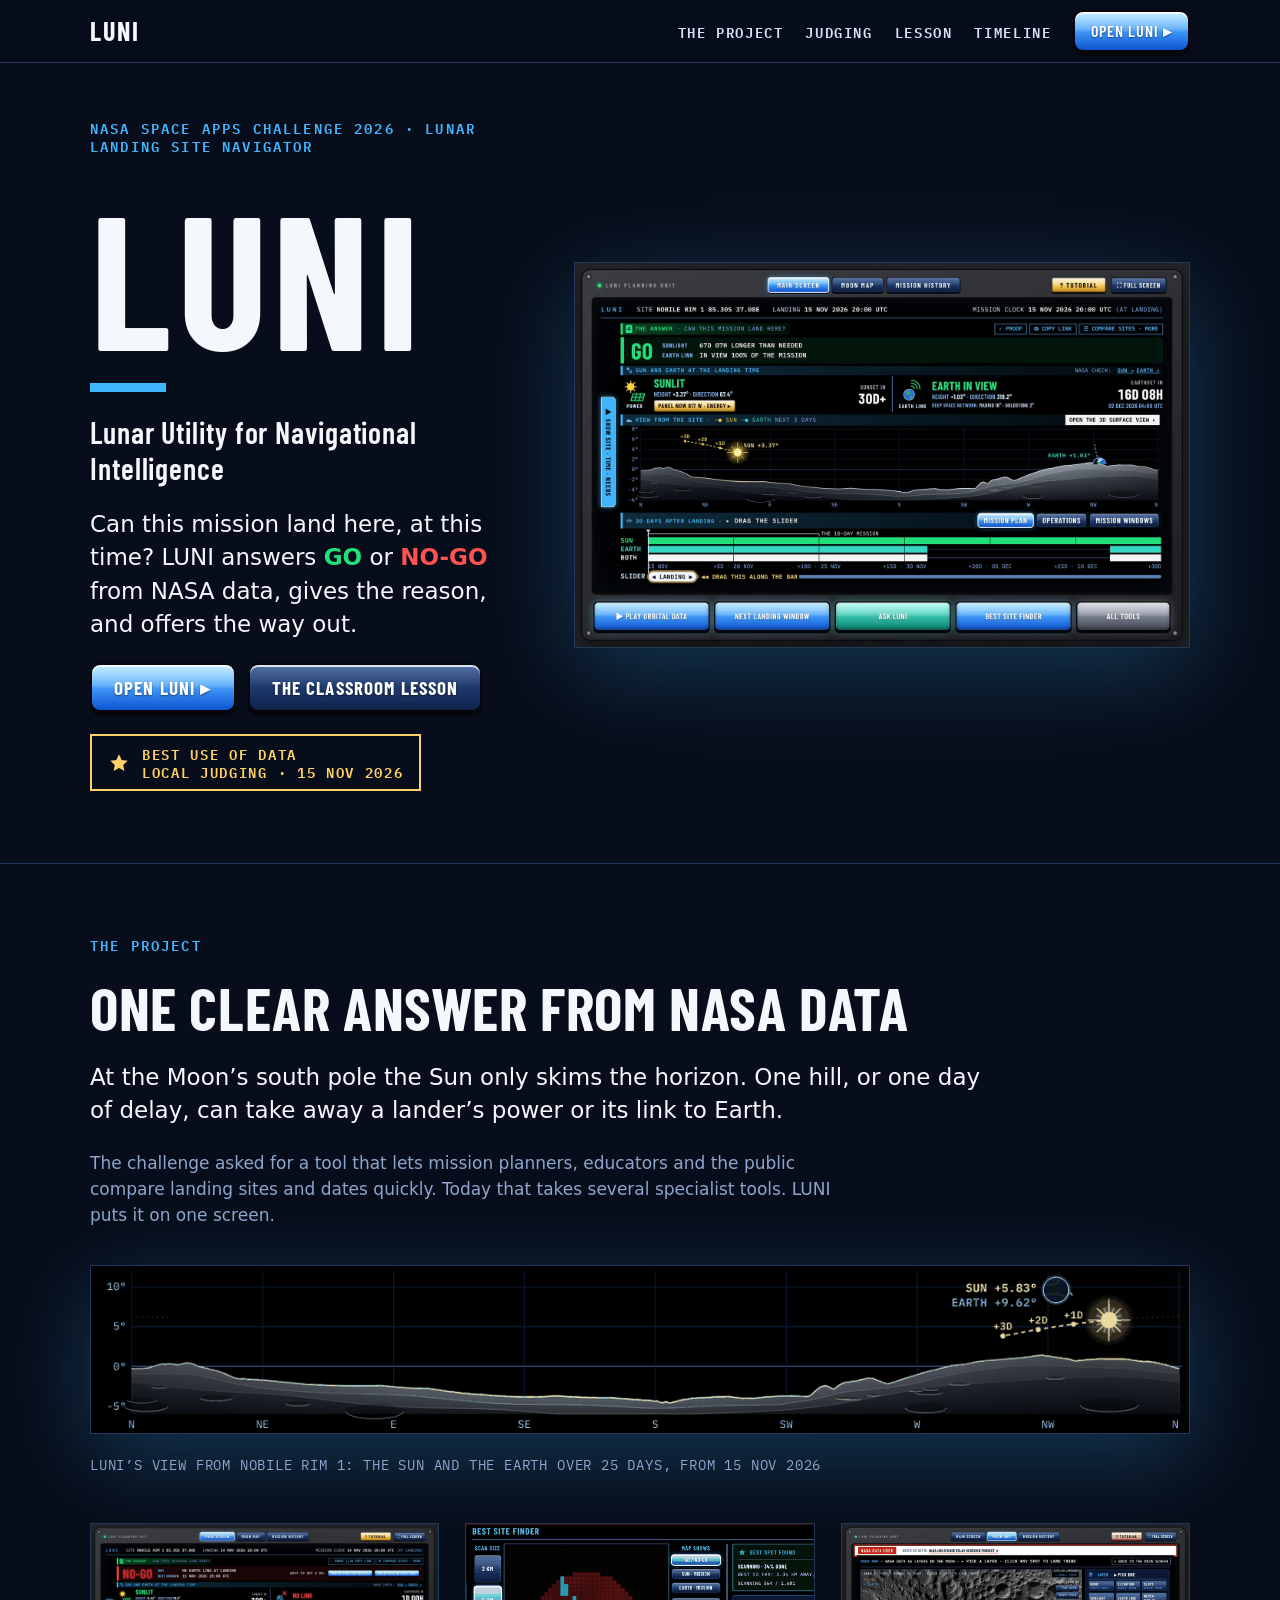
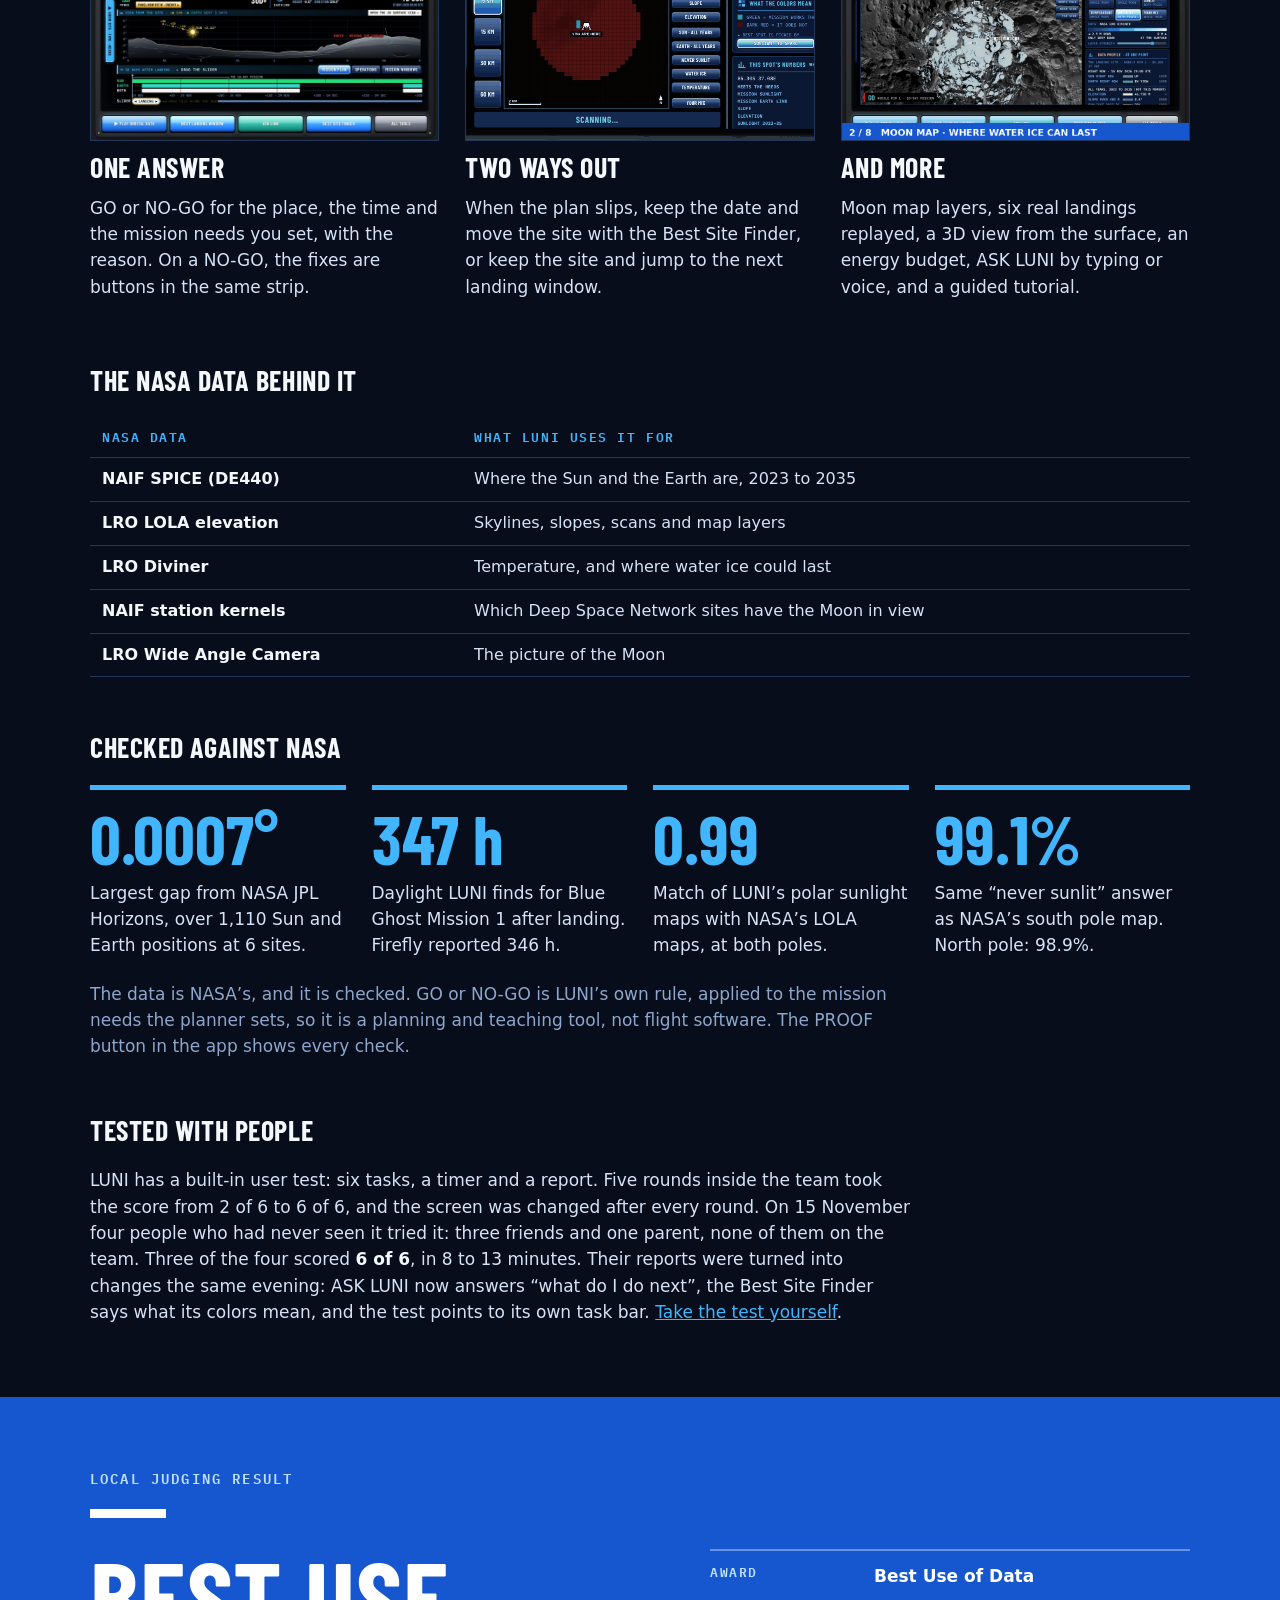
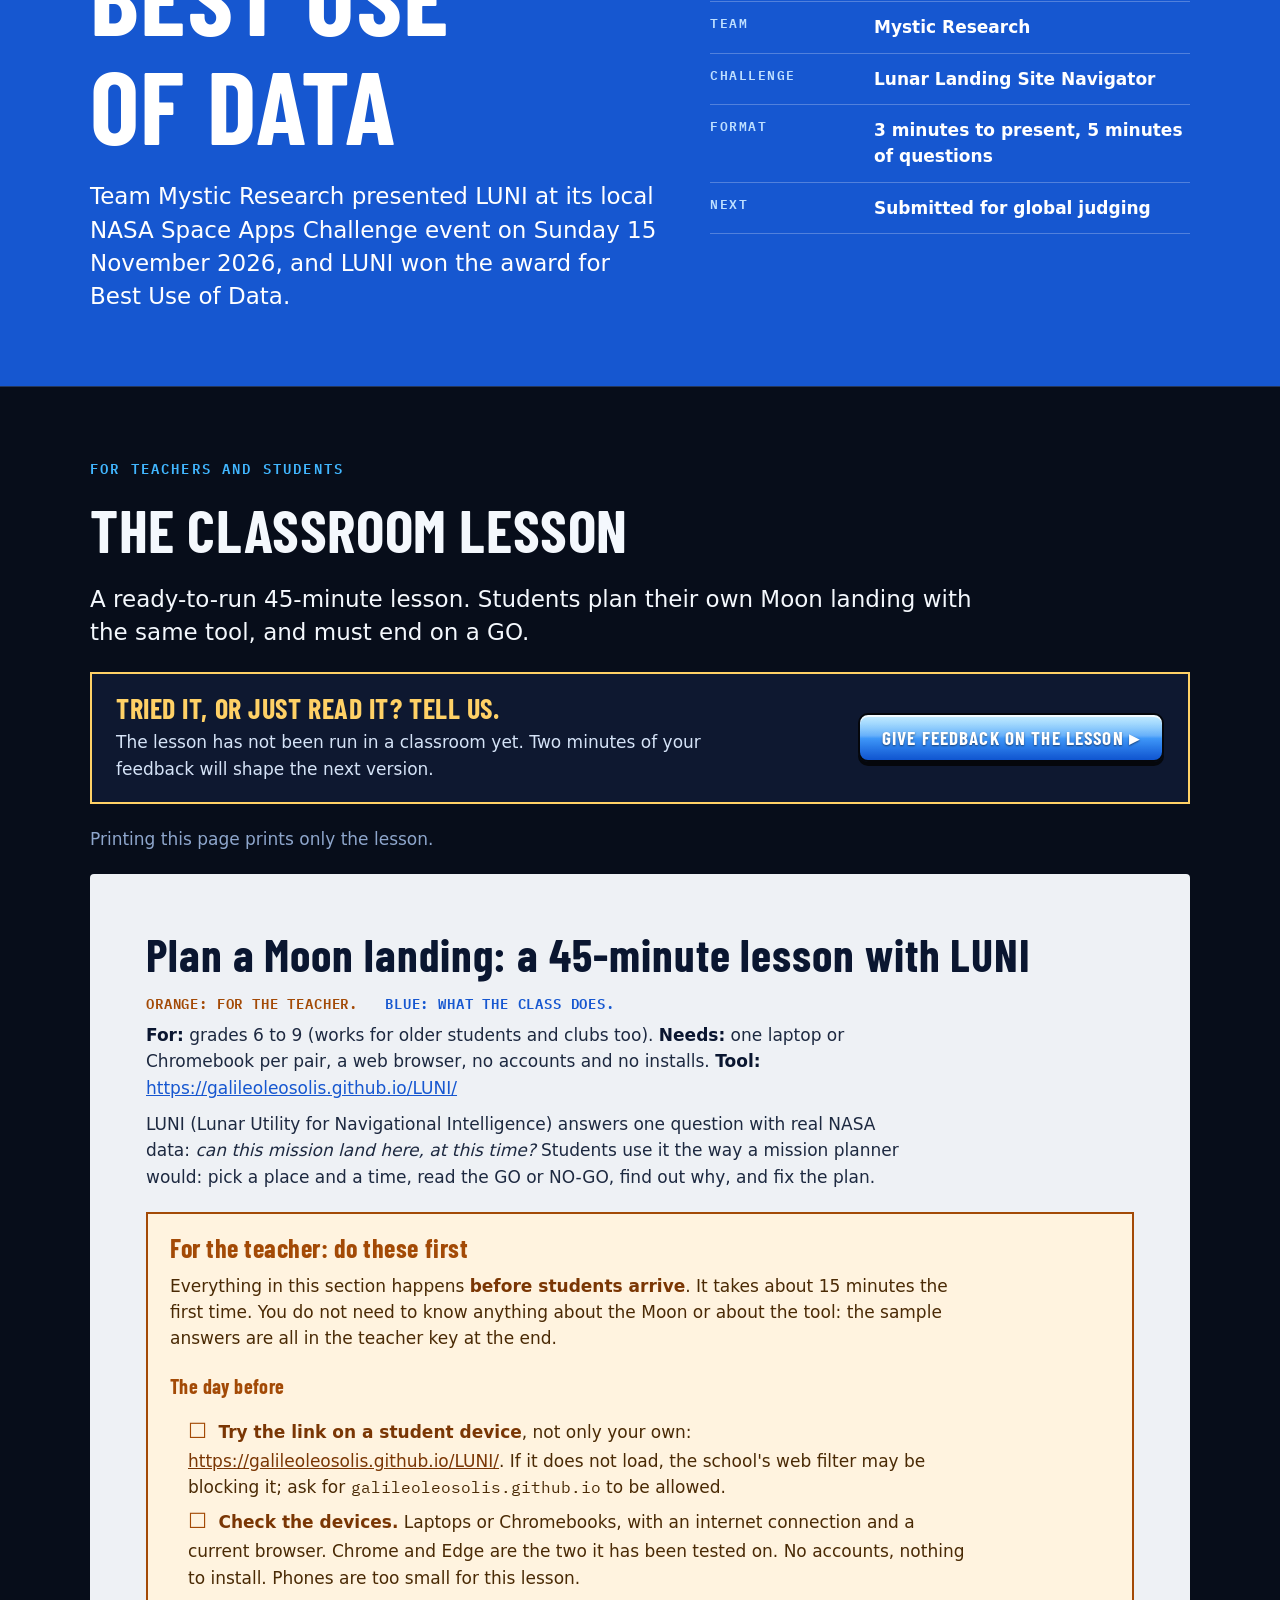
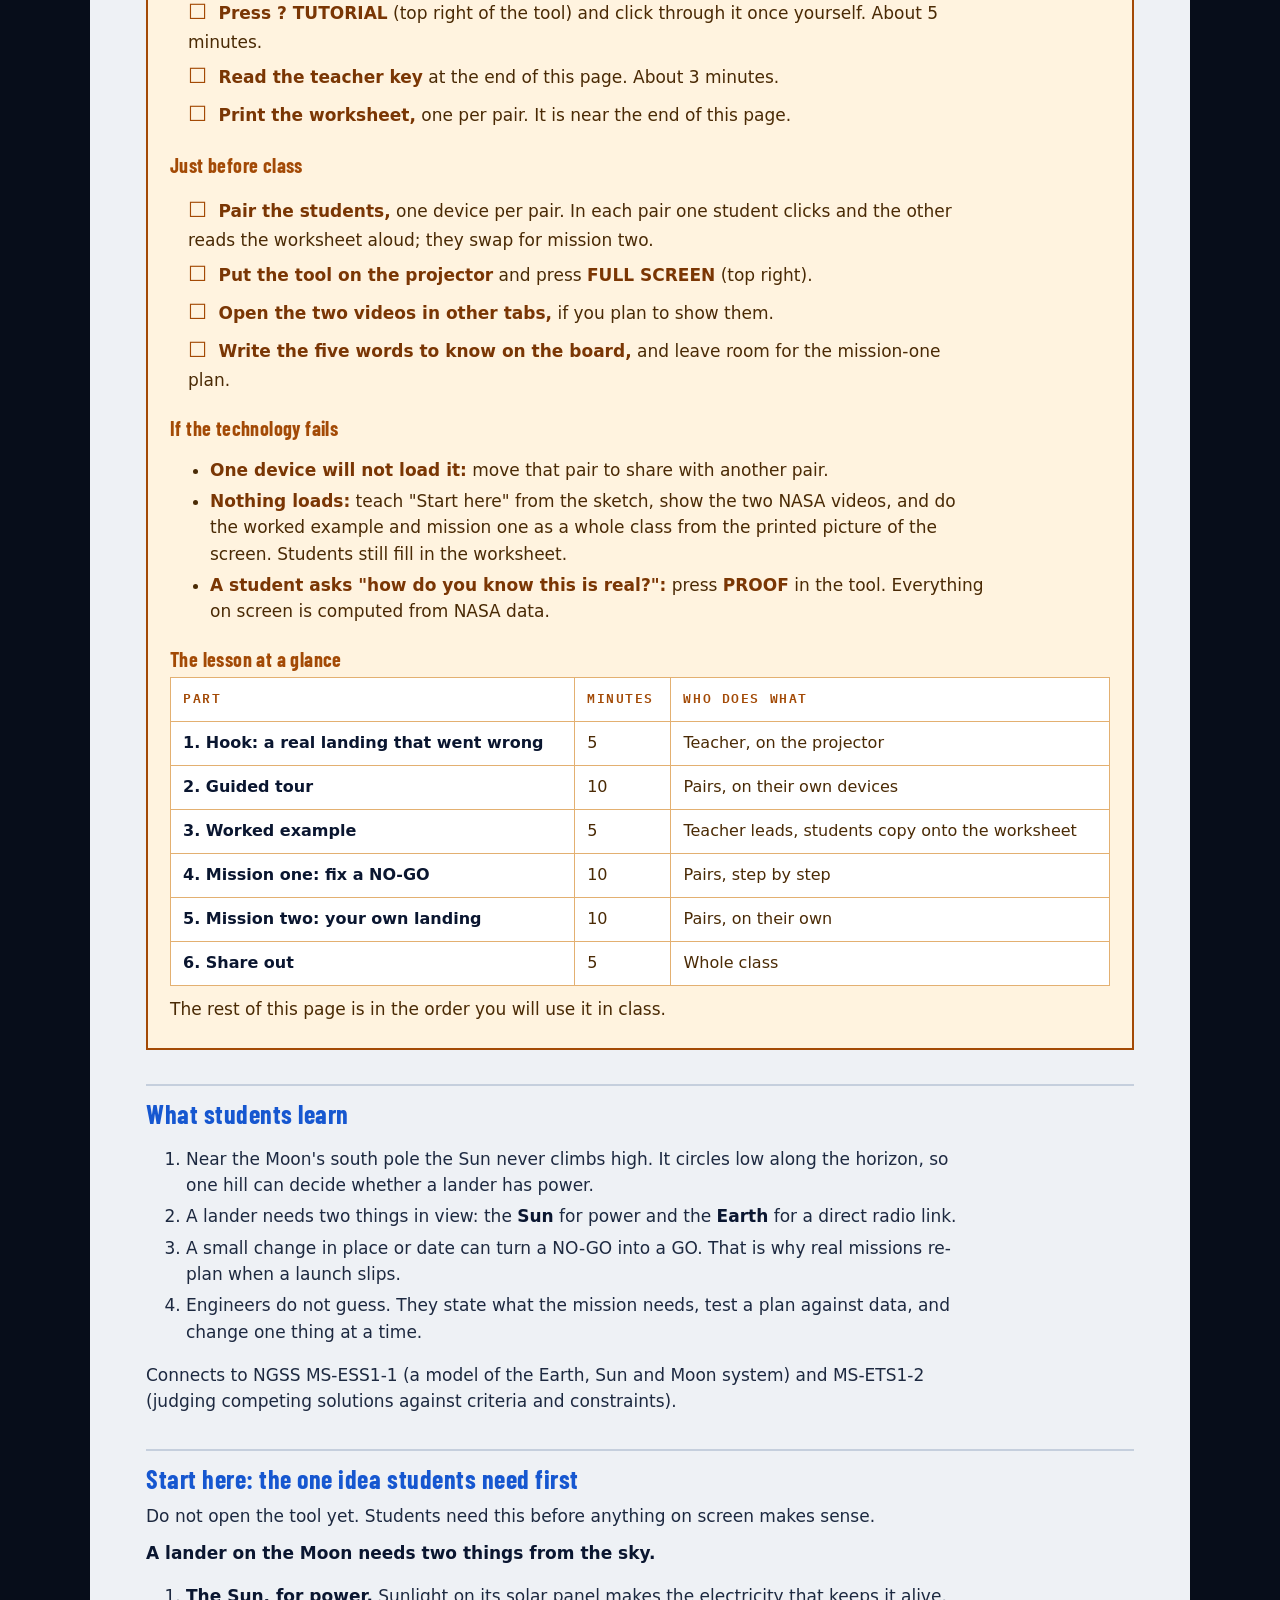
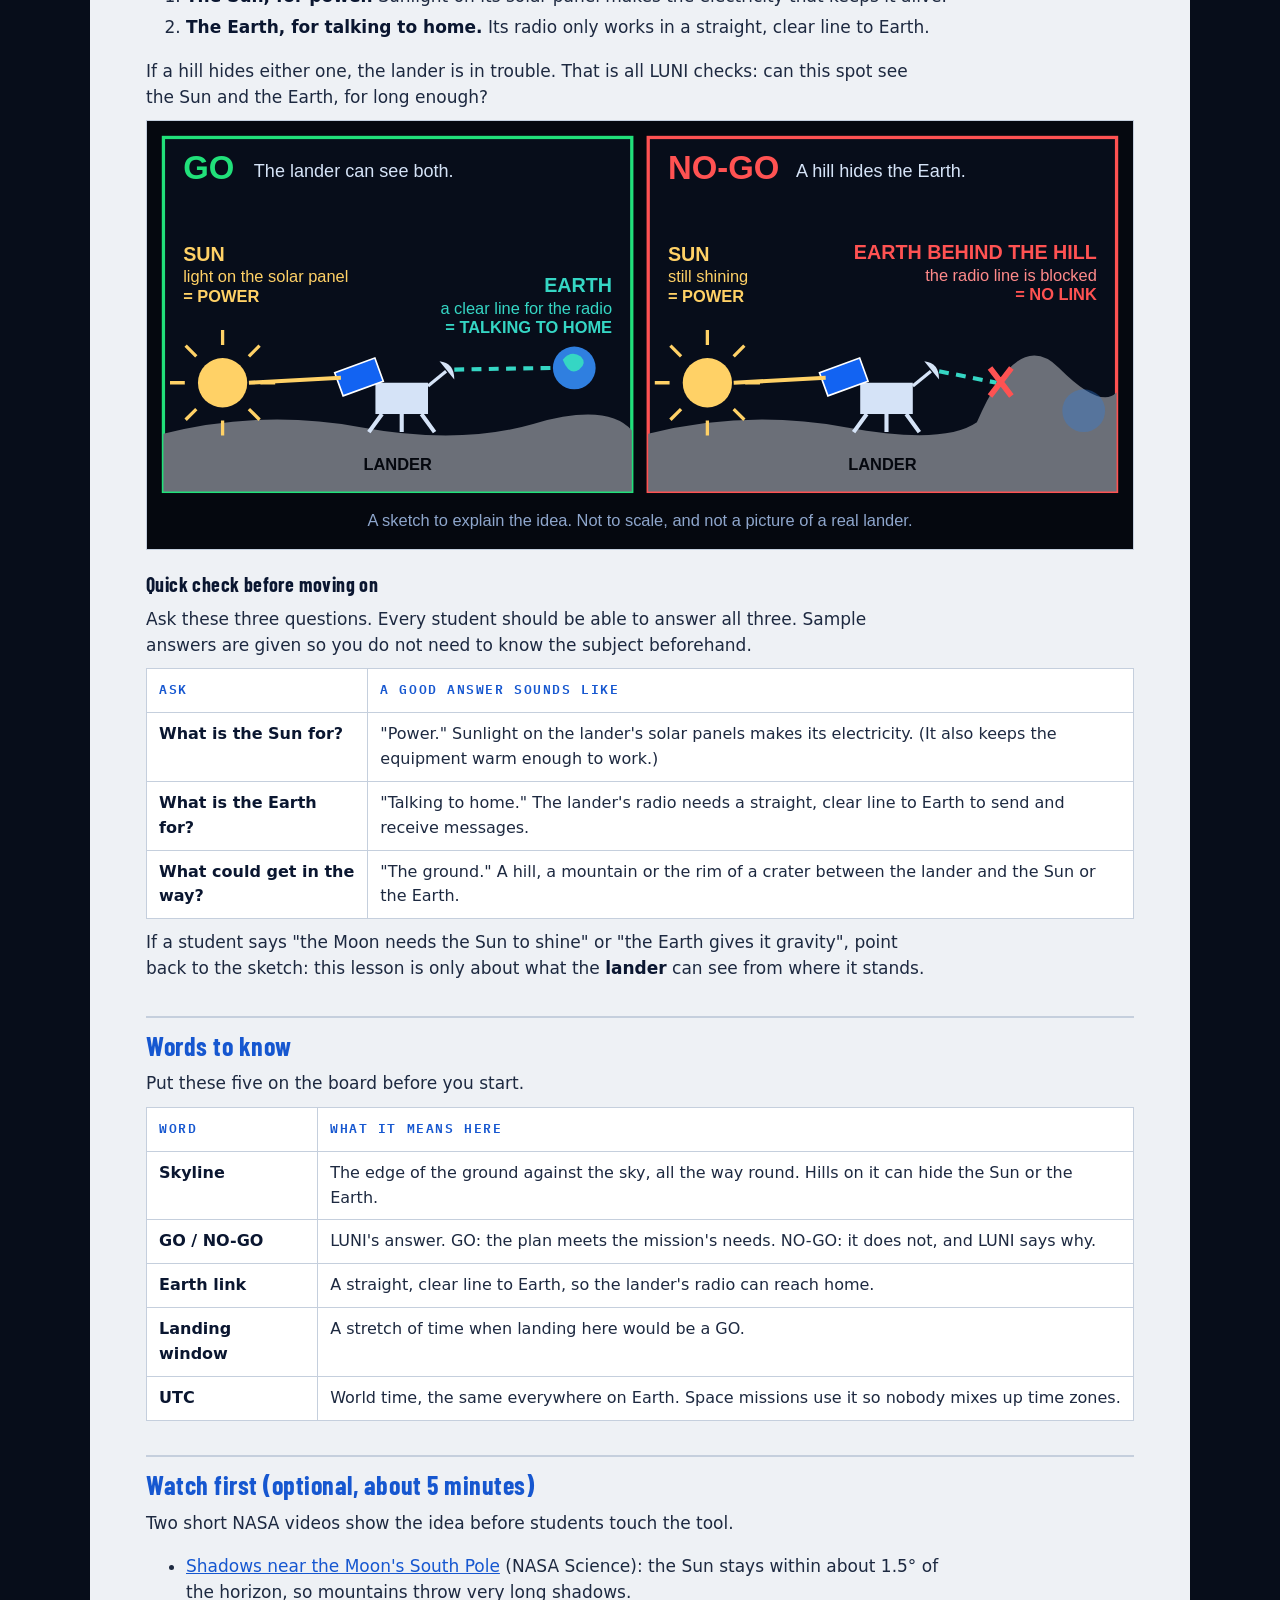
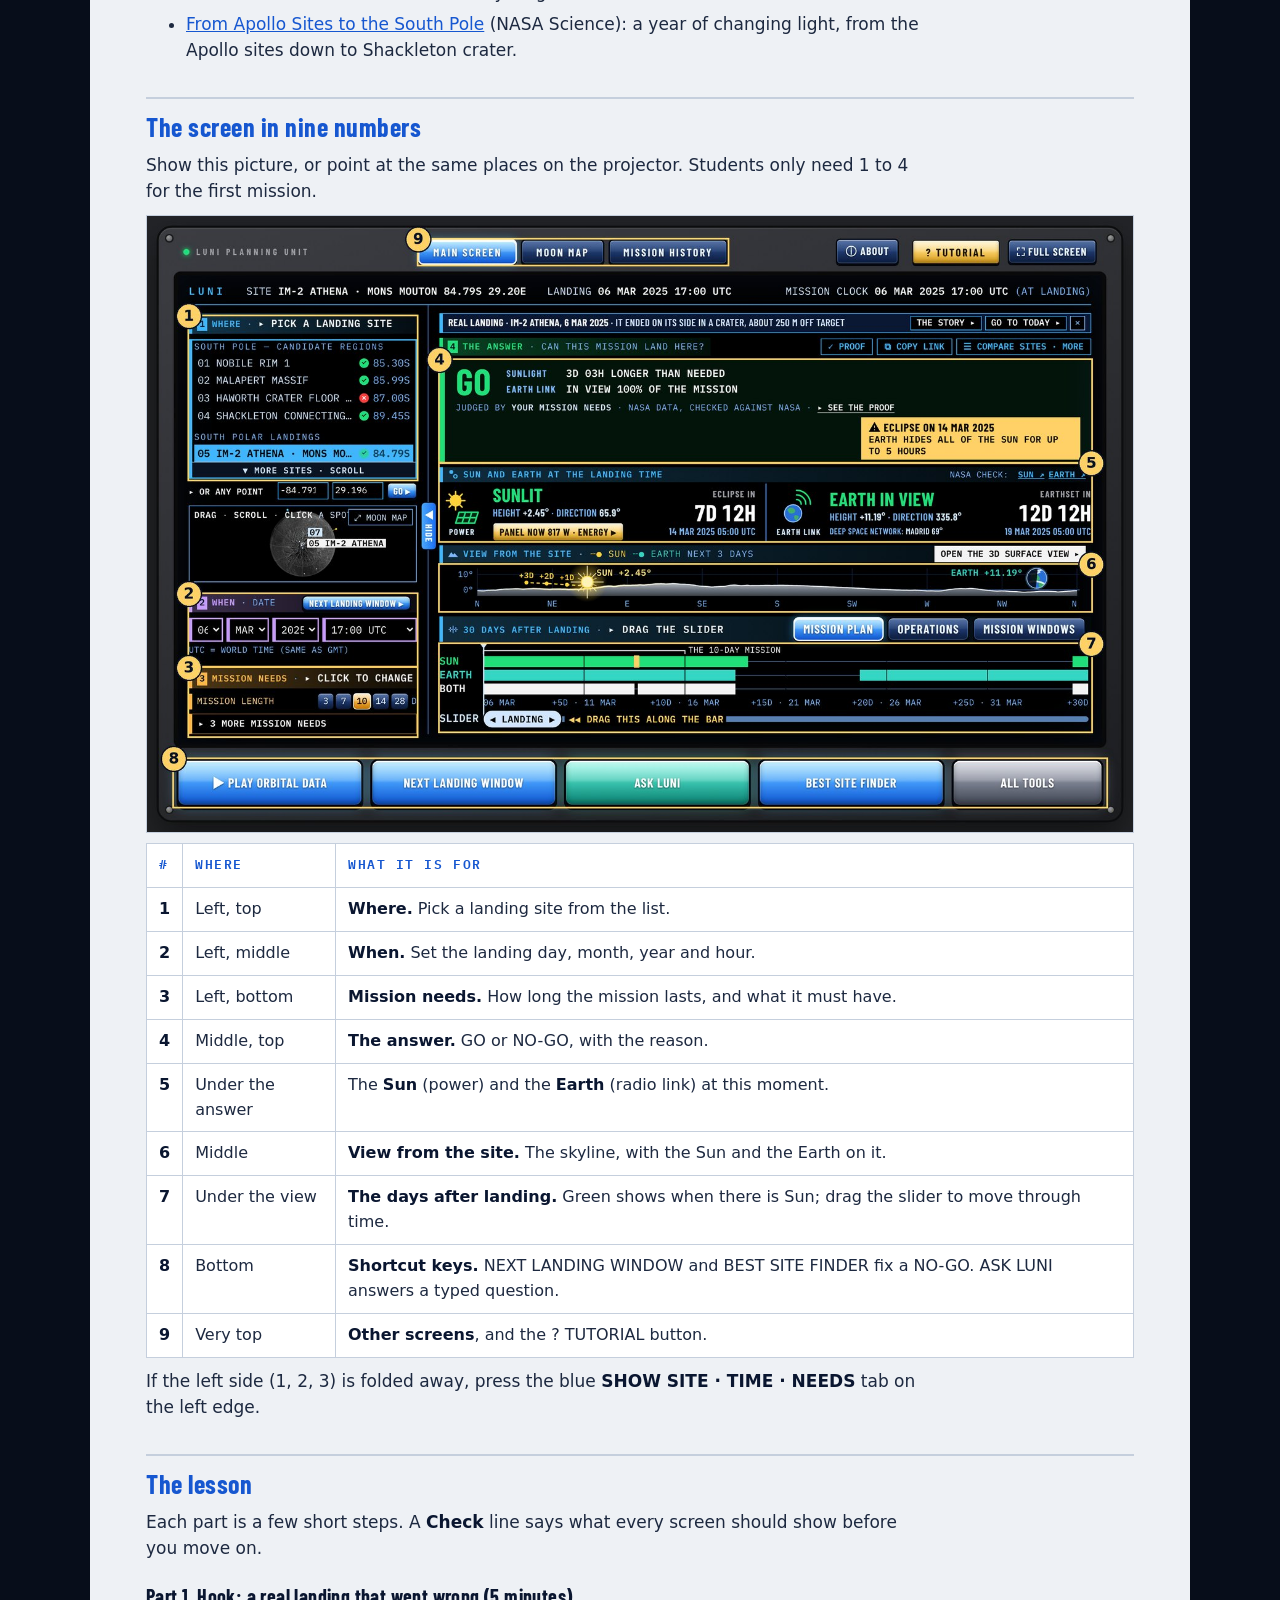
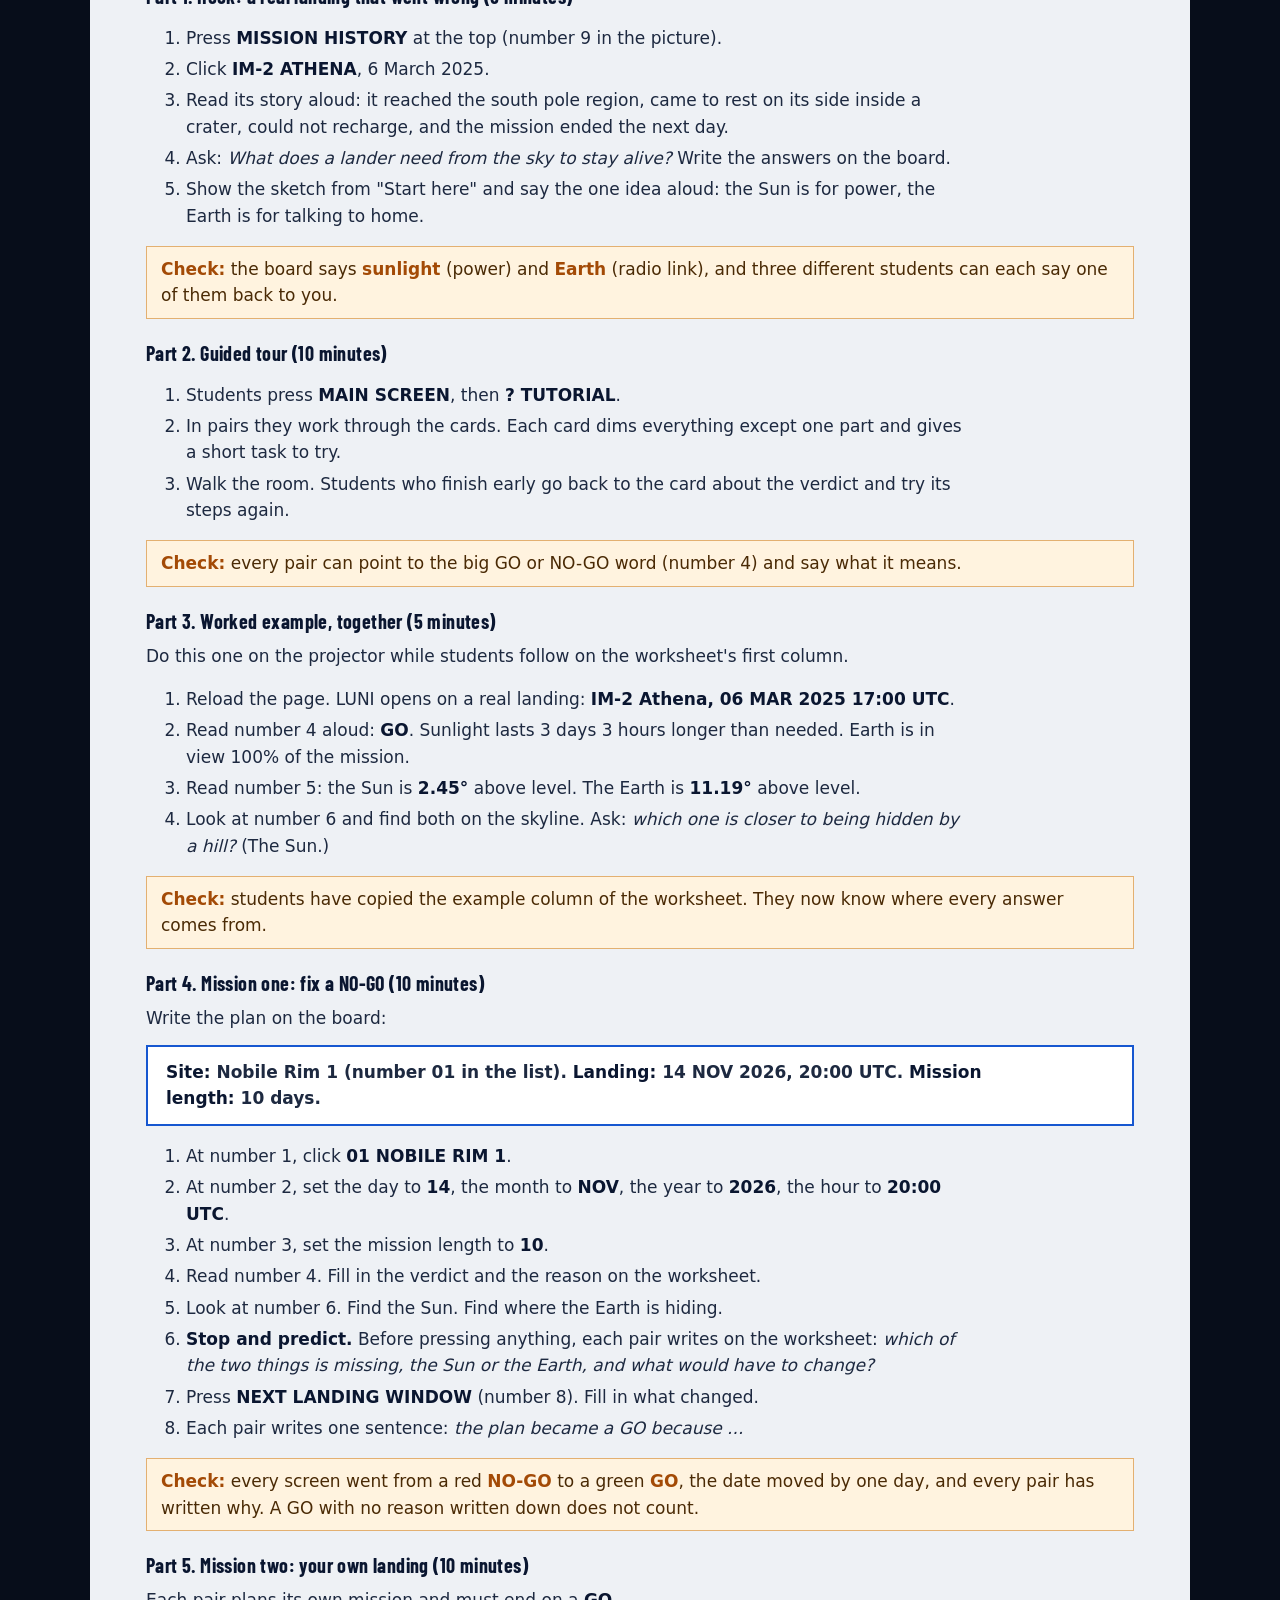
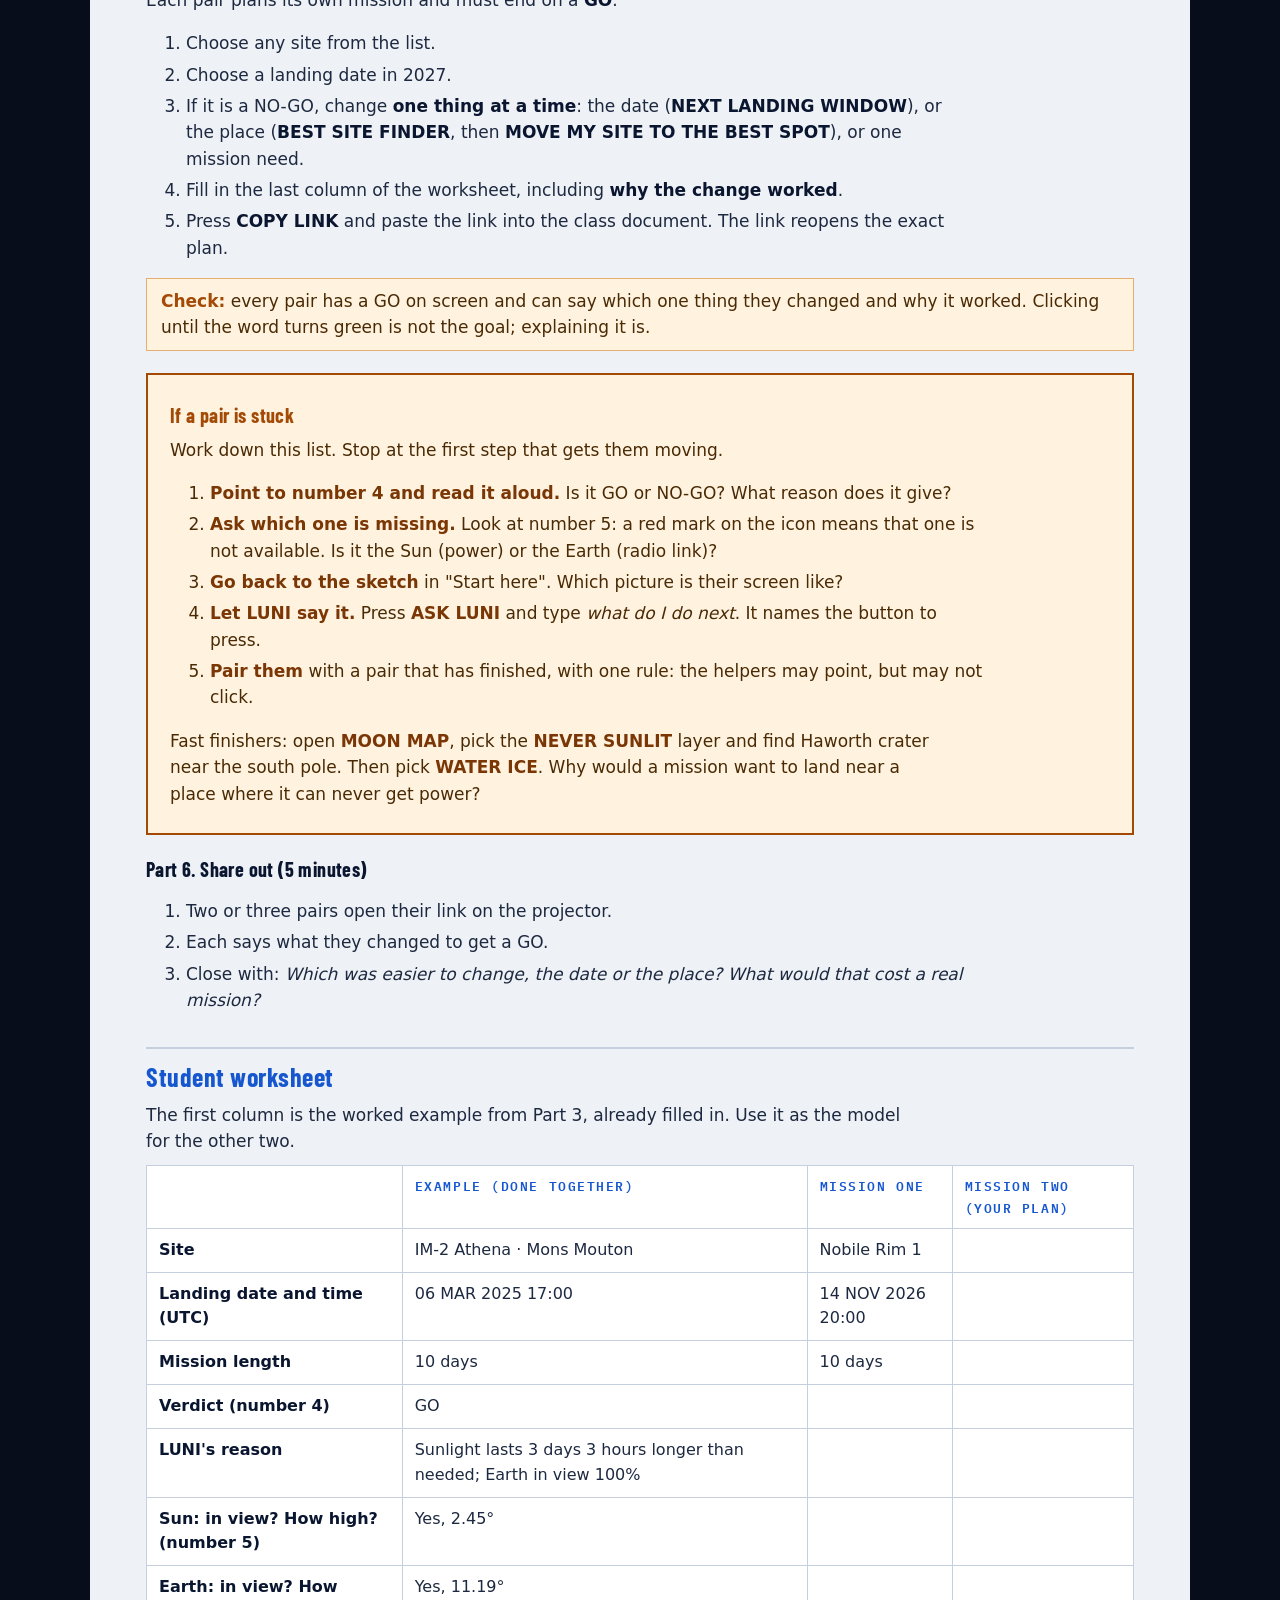
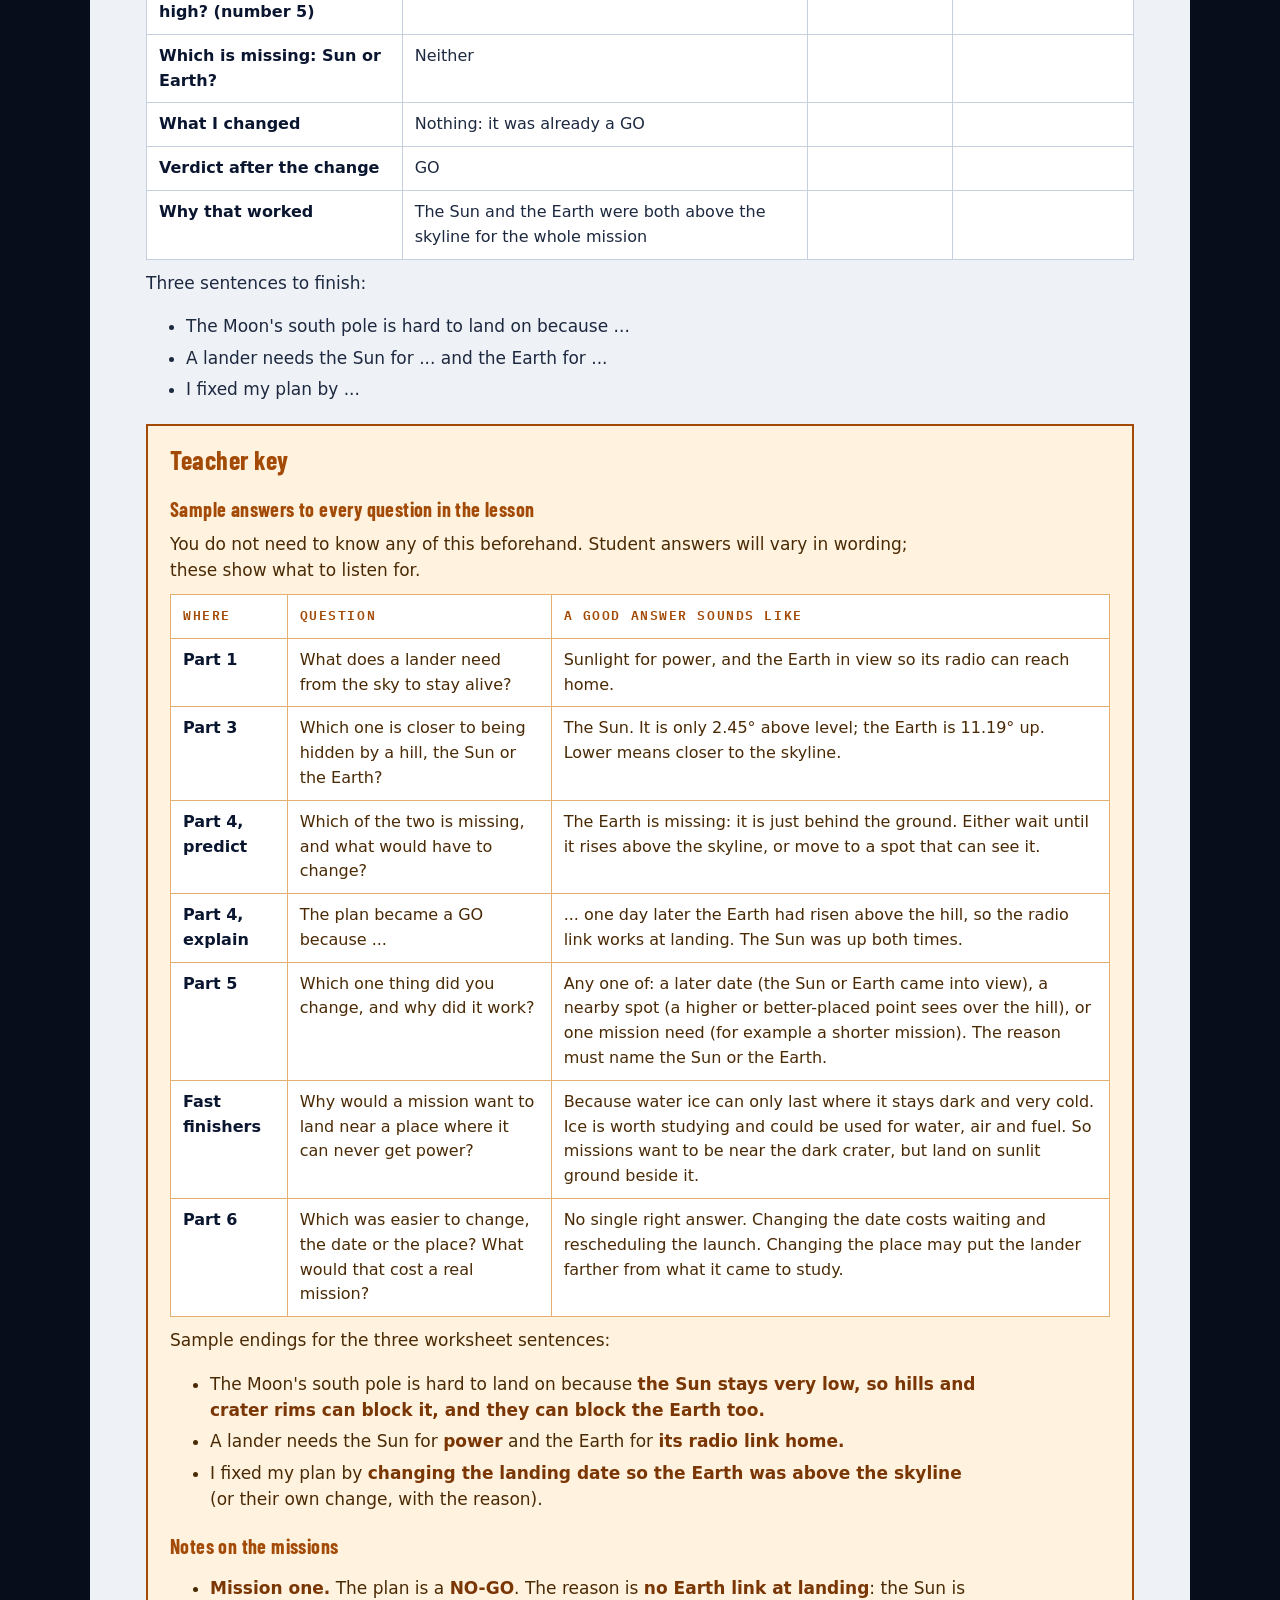
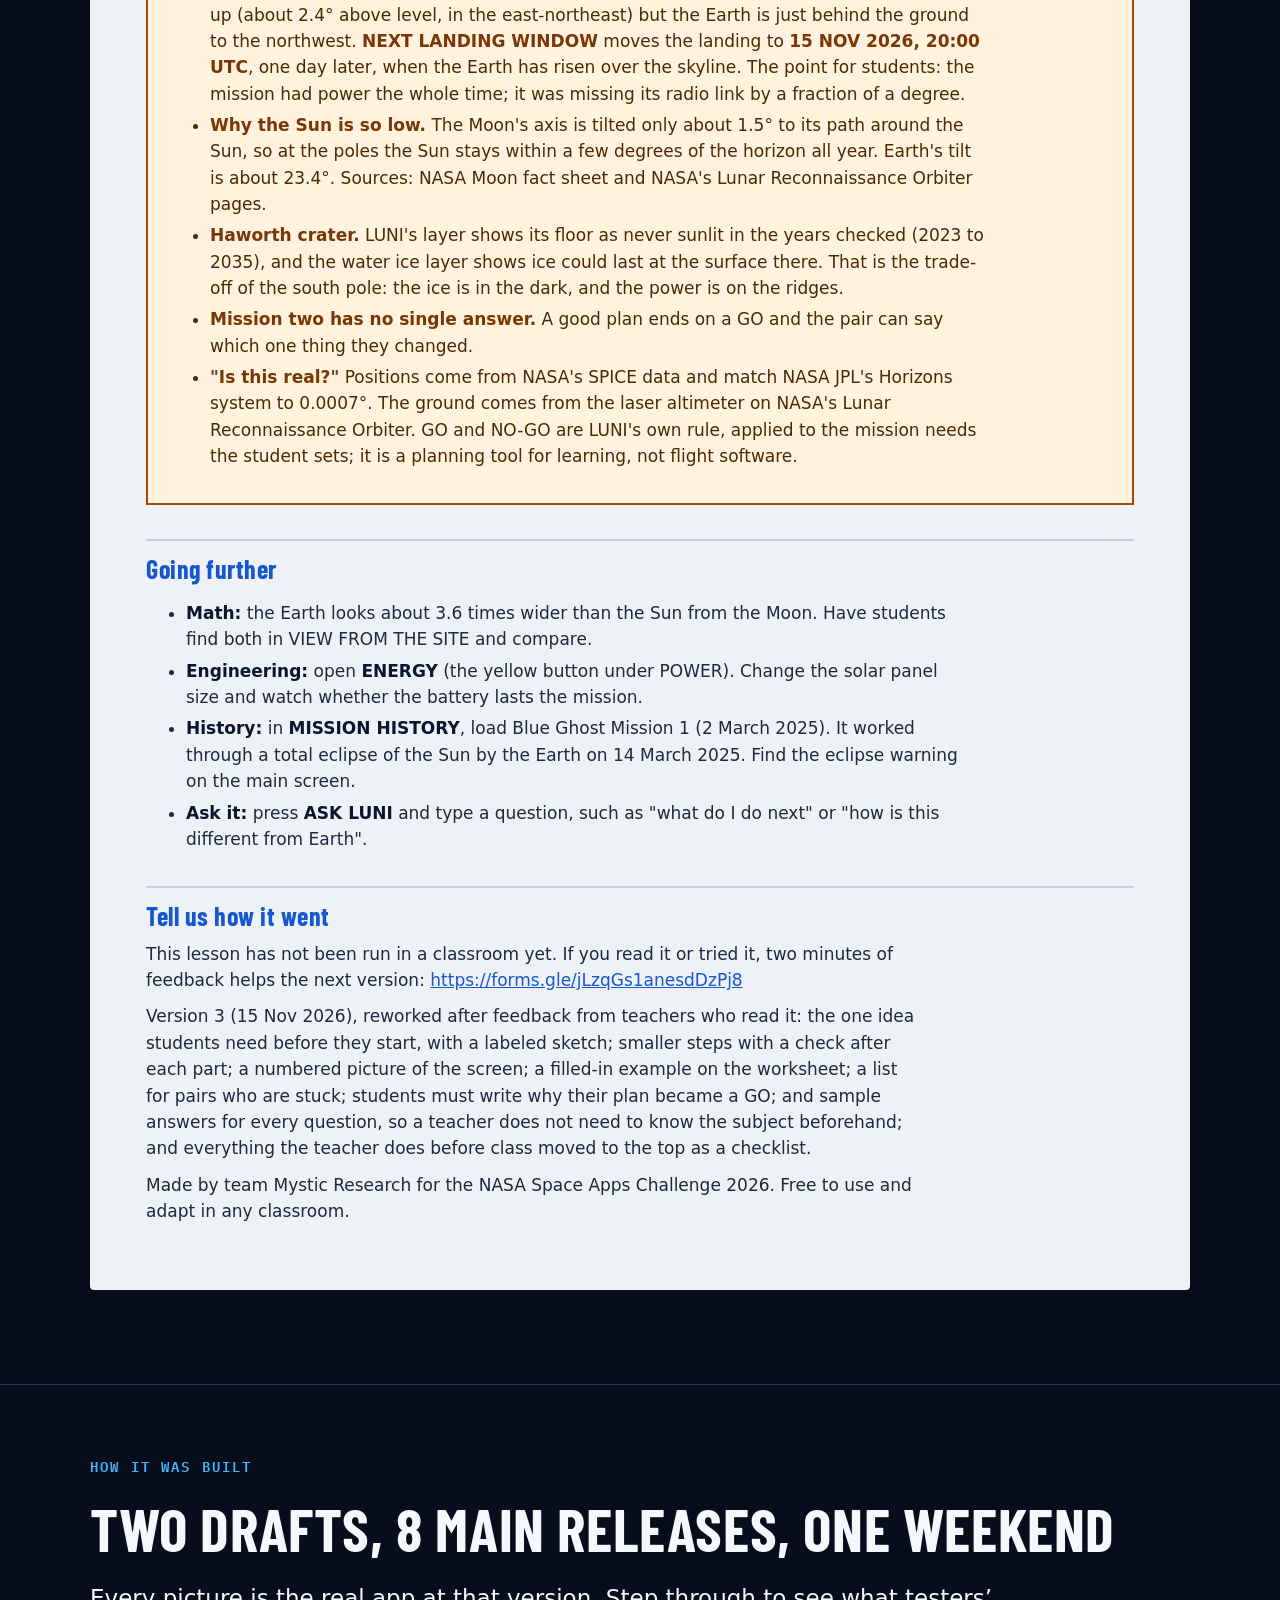
==== about/index.html @ 7aa23eab "Project page and change log: tester results in positive wording (not published) Co-Authored-By: Clau" ====
<!doctype html>
<html lang="en">
<head>
<meta charset="utf-8">
<meta name="viewport" content="width=device-width, initial-scale=1">
<title>LUNI · the project</title>
<meta name="description" content="LUNI, Lunar Utility for Navigational Intelligence: a NASA Space Apps Challenge 2026 project. What it is, the local judging result, a classroom lesson and how it was built.">
<style>
@font-face { font-family: "Barlow Cond"; font-weight: 600; font-display: swap; src: url("../assets/fonts/barlow-condensed-latin-600-normal.woff2") format("woff2"); }
@font-face { font-family: "Barlow Cond"; font-weight: 700; font-display: swap; src: url("../assets/fonts/barlow-condensed-latin-700-normal.woff2") format("woff2"); }
@font-face { font-family: "Plex Mono"; font-weight: 400; font-display: swap; src: url("../assets/fonts/ibm-plex-mono-latin-400-normal.woff2") format("woff2"); }
@font-face { font-family: "Plex Mono"; font-weight: 600; font-display: swap; src: url("../assets/fonts/ibm-plex-mono-latin-600-normal.woff2") format("woff2"); }
:root { --bg: #070d1a; --panel: #0e1830; --line: #24365a; --fg: #d5e3f7; --dim: #8ea6cc; --hi: #41b6ff; --blue: #1657d0; --go: #21e07a; --nogo: #ff5252; --gold: #ffd166; --white: #f4f8fd;
  --paper: #eef1f5; --ink: #1d2940; --ink-dim: #55637d;
  --disp: "Barlow Cond", "Arial Narrow", Arial, sans-serif; --mono: "Plex Mono", Consolas, "DejaVu Sans Mono", monospace; --body: system-ui, -apple-system, "Segoe UI", Roboto, Arial, sans-serif; color-scheme: dark; }
* { box-sizing: border-box; }
html { scroll-behavior: smooth; scroll-padding-top: 70px; }
body { margin: 0; background: var(--bg); color: var(--fg); font: 17px/1.55 var(--body); }
img { max-width: 100%; height: auto; display: block; }
a { color: var(--hi); }
.wrap { max-width: 1140px; margin: 0 auto; padding: 0 20px; }
.label { font: 600 13.5px/1.3 var(--mono); letter-spacing: .16em; color: var(--hi); text-transform: uppercase; margin: 0; }
h1, h2, h3 { font-family: var(--disp); font-weight: 700; line-height: 1.05; margin: 0; color: var(--white); text-wrap: balance; }
h2 { font-size: clamp(38px, 6vw, 60px); letter-spacing: .01em; }
h3 { font-size: 28px; letter-spacing: .02em; }
p { margin: 0; }
.lead { font-size: clamp(19px, 2.4vw, 23px); line-height: 1.45; color: var(--white); max-width: 62ch; }
.dim { color: var(--dim); }
section { padding: 72px 0; border-top: 1px solid var(--line); }
.stack { display: flex; flex-direction: column; gap: 22px; }
.bar { width: 76px; height: 9px; background: var(--hi); }

/* top row */
.nav { position: sticky; top: 0; z-index: 5; background: rgba(7, 13, 26, .92); backdrop-filter: blur(8px); border-bottom: 1px solid var(--line); }
.nav .wrap { display: flex; align-items: center; gap: 6px 22px; flex-wrap: wrap; padding-top: 10px; padding-bottom: 10px; }
.nav b { font: 700 26px/1 var(--disp); letter-spacing: .08em; color: var(--white); margin-right: auto; }
.nav a { font: 600 13.5px var(--mono); letter-spacing: .12em; color: var(--fg); text-decoration: none; }
.nav a:hover { color: var(--hi); }
.btn { display: inline-block; font: 700 19px/1 var(--disp); letter-spacing: .06em; text-decoration: none; padding: 13px 22px; border-radius: 10px; border: 2px solid #05070c; color: #fff;
  background: linear-gradient(180deg, rgba(255,255,255,.6) 0%, rgba(255,255,255,.18) 46%, rgba(255,255,255,0) 52%, rgba(0,0,0,.14) 100%), linear-gradient(180deg, #6fd0ff, #1263f2);
  box-shadow: 0 4px 0 #05070c, inset 0 2px 0 rgba(255,255,255,.8); text-shadow: 0 1px 2px rgba(0,0,0,.5); }
.btn:hover { filter: brightness(1.1); } .btn:active { transform: translateY(3px); box-shadow: 0 1px 0 #05070c; }
.btn.quiet { background: linear-gradient(180deg, rgba(255,255,255,.2), rgba(255,255,255,0) 50%), linear-gradient(180deg, #2b4f8f, #10224a); }
.nav .btn { font-size: 16px; padding: 9px 16px; color: #fff; letter-spacing: .06em; font-family: var(--disp); }

/* hero */
.hero { border-top: none; padding: 56px 0 72px; }
.hero-grid { display: grid; grid-template-columns: minmax(0, 5fr) minmax(0, 7fr); gap: 44px; align-items: center; }
.word { font-size: clamp(96px, 17vw, 190px); letter-spacing: .03em; line-height: .9; margin-top: 14px; }
.full { font: 600 clamp(22px, 3vw, 30px)/1.2 var(--disp); letter-spacing: .03em; color: var(--white); }
.go { color: var(--go); } .nogo { color: var(--nogo); }
.btns { display: flex; flex-wrap: wrap; gap: 12px; }
.ribbon { display: inline-flex; align-items: center; gap: 12px; align-self: flex-start; border: 2px solid var(--gold); color: var(--gold); padding: 9px 16px; font: 600 14px/1.25 var(--mono); letter-spacing: .12em; text-decoration: none; }
.ribbon svg { width: 22px; height: 22px; flex: none; fill: var(--gold); }
.shot { border: 1px solid var(--line); box-shadow: 0 24px 90px rgba(65, 182, 255, .25); }

/* the project */
.cols3 { display: grid; grid-template-columns: repeat(3, minmax(0, 1fr)); gap: 26px; }
.card { display: flex; flex-direction: column; gap: 12px; }
.card img { border: 1px solid var(--line); aspect-ratio: 16 / 10; object-fit: cover; object-position: top left; width: 100%; background: #000; }
.cap { font: 400 13.5px/1.4 var(--mono); letter-spacing: .06em; color: var(--dim); text-transform: uppercase; }
.nums { display: grid; grid-template-columns: repeat(4, minmax(0, 1fr)); gap: 26px; }
.num { border-top: 5px solid var(--hi); padding-top: 14px; display: flex; flex-direction: column; gap: 8px; }
.num b { font: 700 clamp(44px, 6vw, 68px)/1 var(--disp); color: var(--hi); }
.tscroll { overflow-x: auto; }
table { width: 100%; border-collapse: collapse; font-size: 16px; }
th, td { text-align: left; padding: 9px 12px; border-bottom: 1px solid var(--line); vertical-align: top; }
th { font: 600 13px var(--mono); letter-spacing: .12em; color: var(--hi); text-transform: uppercase; }
td:first-child { color: var(--white); font-weight: 600; white-space: nowrap; }

/* the award */
.award { background: var(--blue); border-top: none; color: #dce9ff; }
.award .label { color: #bfe0ff; } .award .bar { background: #fff; }
.award-grid { display: grid; grid-template-columns: minmax(0, 6fr) minmax(0, 5fr); gap: 44px; align-items: center; }
.award h2 { font-size: clamp(54px, 9vw, 104px); color: #fff; }
.award .lead { color: #fff; }
.facts { display: grid; gap: 0; border-top: 2px solid rgba(255,255,255,.35); }
.facts div { display: grid; grid-template-columns: 150px minmax(0, 1fr); gap: 14px; padding: 12px 0; border-bottom: 1px solid rgba(255,255,255,.25); }
.facts dt, .facts span { font: 600 13px/1.5 var(--mono); letter-spacing: .12em; color: #bfe0ff; text-transform: uppercase; }
.facts b { color: #fff; font-weight: 600; }

/* the lesson: a sheet of paper a teacher can print */
.paper { background: var(--paper); color: var(--ink); padding: clamp(22px, 5vw, 56px); border-radius: 4px; }
.paper h3 { color: #0a1630; font-size: clamp(32px, 5vw, 46px); margin-bottom: 14px; }
.paper h4 { font: 700 26px/1.1 var(--disp); letter-spacing: .02em; color: var(--blue); margin: 34px 0 10px; padding-top: 14px; border-top: 2px solid #c5cfdd; }
.paper h5 { font: 700 20px/1.2 var(--disp); letter-spacing: .02em; color: #0a1630; margin: 22px 0 6px; }
.paper p, .paper li { max-width: 72ch; } .paper p { margin: 10px 0; } .paper li { margin: 5px 0; }
.paper a { color: var(--blue); } .paper strong { color: #0a1630; }
.paper blockquote { margin: 14px 0; padding: 12px 18px; background: #fff; border: 2px solid var(--blue); font-weight: 600; }
.paper blockquote p { margin: 0; }
.paper th { color: var(--blue); } .paper th, .paper td { border: 1px solid #c5cfdd; height: 44px; } .paper td:first-child { color: #0a1630; white-space: normal; }
.paper table { background: #fff; min-width: 560px; }
.paper code { font-family: var(--mono); font-size: .92em; }
/* the lesson in two colors: orange is addressed to the teacher, blue is what the class does */
.paper .teacher { background: #fff3df; border: 2px solid #a34a06; padding: 6px 22px 16px; margin: 22px 0; color: #4a2a05; }
.paper .teacher h4, .paper .teacher h5 { color: #a34a06; border-top: none; }
.paper .teacher h4 { margin-top: 14px; padding-top: 0; }
.paper .teacher strong, .paper .teacher a { color: #7a3604; }
.paper .teacher th { color: #a34a06; } .paper .teacher th, .paper .teacher td { border-color: #e3b071; }
.paper .teacher li.chk span { color: #a34a06; }
.paper p.check { max-width: none; background: #fff3df; border: 1px solid #e3b071; padding: 9px 14px; color: #4a2a05; }
.paper p.check strong { color: #a34a06; }
.paper .legend { font: 600 14px/1.4 var(--mono); letter-spacing: .06em; text-transform: uppercase; margin: 0 0 6px; }
.paper .legend .lg-t { color: #a34a06; margin-right: 18px; } .paper .legend .lg-s { color: var(--blue); }
.paper li.chk { list-style: none; margin-left: -22px; } .paper li.chk span { font-size: 1.25em; margin-right: 6px; color: var(--blue); }
.paper p:has(> img) { max-width: none; } .paper img { width: 100%; border: 1px solid #c5cfdd; }

/* the timeline */
.viewer { background: var(--panel); border: 1px solid var(--line); padding: clamp(14px, 3vw, 26px); display: flex; flex-direction: column; gap: 16px; }
.vhead { display: flex; flex-wrap: wrap; align-items: baseline; gap: 6px 16px; }
.vhead b { font: 700 40px/1 var(--disp); color: var(--hi); } .vhead span { font: 700 26px/1.1 var(--disp); color: var(--white); } .vhead i { font: 400 13.5px var(--mono); font-style: normal; letter-spacing: .08em; color: var(--dim); margin-left: auto; }
#v-img { width: 100%; aspect-ratio: 16 / 10; object-fit: contain; background: #000; border: 1px solid var(--line); }
.ctl { display: flex; flex-wrap: wrap; gap: 8px; align-items: center; }
.ctl button, .steps button { font: 700 16px/1 var(--disp); letter-spacing: .06em; padding: 10px 14px; cursor: pointer; color: #eaf4ff; border: 2px solid #05070c; border-radius: 7px;
  background: linear-gradient(180deg, rgba(255,255,255,.2), rgba(255,255,255,0) 50%), linear-gradient(180deg, #2b4f8f, #10224a); box-shadow: 0 2px 0 #05070c, inset 0 1px 0 rgba(255,255,255,.4); }
.ctl button:disabled { opacity: .4; cursor: default; }
.ctl button.on, .steps button.on { color: #fff; border-color: #fff; background: linear-gradient(180deg, rgba(255,255,255,.55), rgba(255,255,255,0) 52%), linear-gradient(180deg, #6fd0ff, #1263f2); }
.grow { flex: 1; }
.steps { display: flex; flex-wrap: wrap; gap: 6px; }
#v-changes { margin: 0; padding-left: 22px; display: grid; gap: 4px; }
.tl { list-style: none; margin: 0; padding: 0 0 0 26px; border-left: 3px solid var(--line); display: grid; gap: 26px; }
.tl > li { position: relative; }
.tl > li::before { content: ""; position: absolute; left: -36px; top: 7px; width: 14px; height: 14px; border-radius: 50%; background: var(--hi); border: 3px solid var(--bg); }
.tl > li.mile::before { background: var(--gold); width: 18px; height: 18px; left: -38px; top: 5px; }
.tl time { display: block; font: 400 13.5px var(--mono); letter-spacing: .1em; color: var(--dim); text-transform: uppercase; }
.tl h4 { margin: 2px 0 6px; font: 700 26px/1.1 var(--disp); letter-spacing: .02em; color: var(--white); }
.tl h4 em { font-style: normal; color: var(--hi); margin-right: 10px; } .tl li.mile h4 { color: var(--gold); }
.tl ul { margin: 0; padding-left: 20px; color: var(--fg); display: grid; gap: 3px; max-width: 78ch; }
.tl button { margin-top: 10px; font: 700 15px/1 var(--disp); letter-spacing: .06em; padding: 8px 12px; cursor: pointer; color: #eaf4ff; border: 2px solid #05070c; border-radius: 7px;
  background: linear-gradient(180deg, rgba(255,255,255,.2), rgba(255,255,255,0) 50%), linear-gradient(180deg, #2b4f8f, #10224a); box-shadow: 0 2px 0 #05070c, inset 0 1px 0 rgba(255,255,255,.4); }
button:focus-visible, a:focus-visible { outline: 3px solid var(--gold); outline-offset: 2px; }

/* lesson feedback: a banner over the lesson and a large box that opens from it, and once at the end of the lesson */
.fb-banner { display: flex; flex-wrap: wrap; align-items: center; justify-content: space-between; gap: 16px 28px; padding: 20px 24px; background: var(--panel); border: 2px solid var(--gold); }
.fb-banner h3 { color: var(--gold); margin-bottom: 6px; } .fb-banner p { max-width: 56ch; }
.fb { position: fixed; inset: 0; z-index: 20; display: grid; place-items: center; padding: 18px; background: rgba(2, 6, 14, .82); }
.fb[hidden] { display: none; }
.fb-box { width: min(760px, 100%); max-height: 100%; overflow: auto; background: var(--panel); border: 3px solid var(--gold); box-shadow: 0 30px 120px rgba(0, 0, 0, .7); padding: clamp(22px, 5vw, 48px); display: flex; flex-direction: column; gap: 18px; }
.fb-box h2 { font-size: clamp(36px, 7vw, 64px); color: var(--gold); }
.fb-box .lead { max-width: none; }
.fb-box ul { margin: 0; padding-left: 22px; display: grid; gap: 4px; }
.fb-box .btn { font-size: clamp(22px, 4vw, 30px); padding: 18px 26px; text-align: center; }
.fb-row { display: flex; flex-wrap: wrap; gap: 12px; align-items: center; }
.fb-row .btn { flex: 1 1 320px; }
.fb-later { font: 700 17px/1 var(--disp); letter-spacing: .06em; padding: 14px 18px; cursor: pointer; color: var(--fg); background: none; border: 2px solid var(--line); border-radius: 10px; }
.fb-later:hover { border-color: var(--fg); }
.fb-box small { color: var(--dim); font-size: 14px; }
footer { border-top: 1px solid var(--line); padding: 34px 0 56px; color: var(--dim); font-size: 15px; }
footer p { max-width: 80ch; margin-bottom: 8px; }

@media (max-width: 860px) {
  .hero-grid, .award-grid, .cols3 { grid-template-columns: 1fr; }
  .nums { grid-template-columns: 1fr 1fr; }
  section { padding: 52px 0; }
  .nav a:not(.btn) { display: none; }
  .vhead i { margin-left: 0; width: 100%; }
}
@media (prefers-reduced-motion: reduce) { html { scroll-behavior: auto; } }
@media print { .nav, .hero, #project, .award, #timeline, footer, .fb, .fb-banner { display: none !important; } body { background: #fff; } section { padding: 0; border: none; } .paper { padding: 0; } }
</style>
</head>
<body>
<nav class="nav"><div class="wrap">
  <b>LUNI</b>
  <a href="#project">THE PROJECT</a><a href="#award">JUDGING</a><a href="#lesson">LESSON</a><a href="#timeline">TIMELINE</a>
  <a class="btn" href="../">OPEN LUNI ▸</a>
</div></nav>

<header class="hero"><div class="wrap hero-grid">
  <div class="stack">
    <p class="label">NASA Space Apps Challenge 2026 · Lunar Landing Site Navigator</p>
    <h1 class="word">LUNI</h1>
    <div class="bar"></div>
    <p class="full">Lunar Utility for Navigational Intelligence</p>
    <p class="lead">Can this mission land here, at this time? LUNI answers <b class="go">GO</b> or <b class="nogo">NO-GO</b> from NASA data, gives the reason, and offers the way out.</p>
    <div class="btns"><a class="btn" href="../">OPEN LUNI ▸</a><a class="btn quiet" href="#lesson">THE CLASSROOM LESSON</a></div>
    <a class="ribbon" href="#award"><svg viewBox="0 0 24 24" aria-hidden="true"><path d="M12 2.500l2.900 6.200 6.600.800-4.900 4.600 1.300 6.600L12 17.400 6.100 20.700l1.300-6.600-4.900-4.600 6.600-.800z"/></svg><span>BEST USE OF DATA<br>LOCAL JUDGING · 15 NOV 2026</span></a>
  </div>
  <img class="shot" src="img/hero.jpg" width="1600" height="1000" alt="The LUNI main screen: a GO for Nobile Rim 1 on 15 November 2026, with the Sun and Earth readouts, the view from the site and the 30-day mission plan">
</div></header>

<section id="project"><div class="wrap stack">
  <p class="label">The project</p>
  <h2>ONE CLEAR ANSWER FROM NASA DATA</h2>
  <p class="lead">At the Moon’s south pole the Sun only skims the horizon. One hill, or one day of delay, can take away a lander’s power or its link to Earth.</p>
  <p class="dim" style="max-width:70ch">The challenge asked for a tool that lets mission planners, educators and the public compare landing sites and dates quickly. Today that takes several specialist tools. LUNI puts it on one screen.</p>
  <figure style="margin:14px 0 0" class="stack">
    <img class="shot" src="../docs/figures/luni-skyline-25-days.gif" width="1280" height="195" loading="lazy" alt="Moving picture of LUNI’s view from a south pole site over 25 days: the Sun travels all the way round just above the skyline and dips behind the hills, while the Earth stays low in one place and sinks behind the ground">
    <figcaption class="cap">LUNI’s view from Nobile Rim 1: the Sun and the Earth over 25 days, from 15 Nov 2026</figcaption>
  </figure>
  <div class="cols3" style="margin-top:26px">
    <div class="card"><img src="img/nogo.jpg" loading="lazy" alt="LUNI showing a NO-GO at Nobile Rim 1 on 14 November 2026 because there is no Earth link at landing, with two buttons that fix it">
      <h3>ONE ANSWER</h3><p>GO or NO-GO for the place, the time and the mission needs you set, with the reason. On a NO-GO, the fixes are buttons in the same strip.</p></div>
    <div class="card"><img src="../docs/figures/luni-best-site-finder.gif" loading="lazy" alt="Moving picture of the Best Site Finder: the map around the site fills in square by square, the best spot is starred, and the lander moves there">
      <h3>TWO WAYS OUT</h3><p>When the plan slips, keep the date and move the site with the Best Site Finder, or keep the site and jump to the next landing window.</p></div>
    <div class="card"><img src="../docs/figures/luni-more-features.gif" loading="lazy" alt="Moving picture of eight more LUNI screens: the Moon map with sunlight and water ice layers, mission history, the 3D surface view, ASK LUNI, mission windows, the operations plan and the tutorial">
      <h3>AND MORE</h3><p>Moon map layers, six real landings replayed, a 3D view from the surface, an energy budget, ASK LUNI by typing or voice, and a guided tutorial.</p></div>
  </div>

  <h3 id="data" style="margin-top:44px">THE NASA DATA BEHIND IT</h3>
  <div class="tscroll"><table>
    <tr><th>NASA data</th><th>What LUNI uses it for</th></tr>
    <tr><td>NAIF SPICE (DE440)</td><td>Where the Sun and the Earth are, 2023 to 2035</td></tr>
    <tr><td>LRO LOLA elevation</td><td>Skylines, slopes, scans and map layers</td></tr>
    <tr><td>LRO Diviner</td><td>Temperature, and where water ice could last</td></tr>
    <tr><td>NAIF station kernels</td><td>Which Deep Space Network sites have the Moon in view</td></tr>
    <tr><td>LRO Wide Angle Camera</td><td>The picture of the Moon</td></tr>
  </table></div>
  <h3 style="margin-top:34px">CHECKED AGAINST NASA</h3>
  <div class="nums">
    <div class="num"><b>0.0007°</b><span>Largest gap from NASA JPL Horizons, over 1,110 Sun and Earth positions at 6 sites.</span></div>
    <div class="num"><b>347 h</b><span>Daylight LUNI finds for Blue Ghost Mission 1 after landing. Firefly reported 346 h.</span></div>
    <div class="num"><b>0.99</b><span>Match of LUNI’s polar sunlight maps with NASA’s LOLA maps, at both poles.</span></div>
    <div class="num"><b>99.1%</b><span>Same “never sunlit” answer as NASA’s south pole map. North pole: 98.9%.</span></div>
  </div>
  <p class="dim" style="max-width:76ch">The data is NASA’s, and it is checked. GO or NO-GO is LUNI’s own rule, applied to the mission needs the planner sets, so it is a planning and teaching tool, not flight software. The PROOF button in the app shows every check.</p>
  <h3 style="margin-top:34px">TESTED WITH PEOPLE</h3>
  <p style="max-width:76ch">LUNI has a built-in user test: six tasks, a timer and a report. Five rounds inside the team took the score from 2 of 6 to 6 of 6, and the screen was changed after every round. On 15 November four people who had never seen it tried it: three friends and one parent, none of them on the team. Three of the four scored <b style="color:var(--white)">6 of 6</b>, in 8 to 13 minutes. Their reports were turned into changes the same evening: ASK LUNI now answers “what do I do next”, the Best Site Finder says what its colors mean, and the test points to its own task bar. <a href="../#test">Take the test yourself</a>.</p>
</div></section>

<section id="award" class="award"><div class="wrap award-grid">
  <div class="stack">
    <p class="label">Local judging result</p>
    <div class="bar"></div>
    <h2>BEST USE OF DATA</h2>
    <p class="lead">Team Mystic Research presented LUNI at its local NASA Space Apps Challenge event on Sunday 15 November 2026, and LUNI won the award for Best Use of Data.</p>
  </div>
  <dl class="facts">
    <div><span>Award</span><b>Best Use of Data</b></div>
    <div><span>Team</span><b>Mystic Research</b></div>
    <div><span>Challenge</span><b>Lunar Landing Site Navigator</b></div>
    <div><span>Format</span><b>3 minutes to present, 5 minutes of questions</b></div>
    <div><span>Next</span><b>Submitted for global judging</b></div>
  </dl>
</div></section>

<section id="lesson"><div class="wrap stack">
  <p class="label">For teachers and students</p>
  <h2>THE CLASSROOM LESSON</h2>
  <p class="lead">A ready-to-run 45-minute lesson. Students plan their own Moon landing with the same tool, and must end on a GO.</p>
  <div class="fb-banner">
    <div><h3>TRIED IT, OR JUST READ IT? TELL US.</h3><p>The lesson has not been run in a classroom yet. Two minutes of your feedback will shape the next version.</p></div>
    <button class="btn" id="fb-open">GIVE FEEDBACK ON THE LESSON ▸</button>
  </div>
  <p class="dim">Printing this page prints only the lesson.</p>
  <article class="paper"><h3>Plan a Moon landing: a 45-minute lesson with LUNI</h3>
<p class="legend"><span class="lg-t">Orange: for the teacher.</span> <span class="lg-s">Blue: what the class does.</span></p>
<p><strong>For:</strong> grades 6 to 9 (works for older students and clubs too). <strong>Needs:</strong> one laptop or Chromebook per pair, a web
browser, no accounts and no installs. <strong>Tool:</strong> <a href="https://galileoleosolis.github.io/LUNI/">https://galileoleosolis.github.io/LUNI/</a></p>
<p>LUNI (Lunar Utility for Navigational Intelligence) answers one question with real NASA data: <em>can this mission land
here, at this time?</em> Students use it the way a mission planner would: pick a place and a time, read the GO or NO-GO,
find out why, and fix the plan.</p>
<div class="teacher"><h4>For the teacher: do these first</h4>
<p>Everything in this section happens <strong>before students arrive</strong>. It takes about 15 minutes the first time. You do not
need to know anything about the Moon or about the tool: the sample answers are all in the teacher key at the end.</p>
<h5>The day before</h5>
<ul>
<li class="chk"><span aria-hidden="true">☐</span> <strong>Try the link on a student device</strong>, not only your own: <a href="https://galileoleosolis.github.io/LUNI/">https://galileoleosolis.github.io/LUNI/</a>. If it does
      not load, the school's web filter may be blocking it; ask for <code>galileoleosolis.github.io</code> to be allowed.</li>
<li class="chk"><span aria-hidden="true">☐</span> <strong>Check the devices.</strong> Laptops or Chromebooks, with an internet connection and a current browser. Chrome and
      Edge are the two it has been tested on. No accounts, nothing to install. Phones are too small for this lesson.</li>
<li class="chk"><span aria-hidden="true">☐</span> <strong>Press ? TUTORIAL</strong> (top right of the tool) and click through it once yourself. About 5 minutes.</li>
<li class="chk"><span aria-hidden="true">☐</span> <strong>Read the teacher key</strong> at the end of this page. About 3 minutes.</li>
<li class="chk"><span aria-hidden="true">☐</span> <strong>Print the worksheet,</strong> one per pair. It is near the end of this page.</li>
</ul>
<h5>Just before class</h5>
<ul>
<li class="chk"><span aria-hidden="true">☐</span> <strong>Pair the students,</strong> one device per pair. In each pair one student clicks and the other reads the worksheet
      aloud; they swap for mission two.</li>
<li class="chk"><span aria-hidden="true">☐</span> <strong>Put the tool on the projector</strong> and press <strong>FULL SCREEN</strong> (top right).</li>
<li class="chk"><span aria-hidden="true">☐</span> <strong>Open the two videos in other tabs,</strong> if you plan to show them.</li>
<li class="chk"><span aria-hidden="true">☐</span> <strong>Write the five words to know on the board,</strong> and leave room for the mission-one plan.</li>
</ul>
<h5>If the technology fails</h5>
<ul>
<li><strong>One device will not load it:</strong> move that pair to share with another pair.</li>
<li><strong>Nothing loads:</strong> teach "Start here" from the sketch, show the two NASA videos, and do the worked example and
  mission one as a whole class from the printed picture of the screen. Students still fill in the worksheet.</li>
<li><strong>A student asks "how do you know this is real?":</strong> press <strong>PROOF</strong> in the tool. Everything on screen is computed
  from NASA data.</li>
</ul>
<h5>The lesson at a glance</h5>
<div class="tscroll"><table>
<thead>
<tr>
<th>Part</th>
<th>Minutes</th>
<th>Who does what</th>
</tr>
</thead>
<tbody>
<tr>
<td>1. Hook: a real landing that went wrong</td>
<td>5</td>
<td>Teacher, on the projector</td>
</tr>
<tr>
<td>2. Guided tour</td>
<td>10</td>
<td>Pairs, on their own devices</td>
</tr>
<tr>
<td>3. Worked example</td>
<td>5</td>
<td>Teacher leads, students copy onto the worksheet</td>
</tr>
<tr>
<td>4. Mission one: fix a NO-GO</td>
<td>10</td>
<td>Pairs, step by step</td>
</tr>
<tr>
<td>5. Mission two: your own landing</td>
<td>10</td>
<td>Pairs, on their own</td>
</tr>
<tr>
<td>6. Share out</td>
<td>5</td>
<td>Whole class</td>
</tr>
</tbody>
</table></div>
<p>The rest of this page is in the order you will use it in class.</p>
</div><h4>What students learn</h4>
<ol>
<li>Near the Moon's south pole the Sun never climbs high. It circles low along the horizon, so one hill can decide
   whether a lander has power.</li>
<li>A lander needs two things in view: the <strong>Sun</strong> for power and the <strong>Earth</strong> for a direct radio link.</li>
<li>A small change in place or date can turn a NO-GO into a GO. That is why real missions re-plan when a launch slips.</li>
<li>Engineers do not guess. They state what the mission needs, test a plan against data, and change one thing at a time.</li>
</ol>
<p>Connects to NGSS MS-ESS1-1 (a model of the Earth, Sun and Moon system) and MS-ETS1-2 (judging competing solutions
against criteria and constraints).</p>
<h4>Start here: the one idea students need first</h4>
<p>Do not open the tool yet. Students need this before anything on screen makes sense.</p>
<p><strong>A lander on the Moon needs two things from the sky.</strong></p>
<ol>
<li><strong>The Sun, for power.</strong> Sunlight on its solar panel makes the electricity that keeps it alive.</li>
<li><strong>The Earth, for talking to home.</strong> Its radio only works in a straight, clear line to Earth.</li>
</ol>
<p>If a hill hides either one, the lander is in trouble. That is all LUNI checks: can this spot see the Sun and the
Earth, for long enough?</p>
<p><img alt="Two sketches: on the left the lander sees the Sun and the Earth, a GO; on the right a hill hides the Earth, a NO-GO" loading="lazy" src="../docs/figures/lesson-sun-earth-lander.svg" /></p>
<h5>Quick check before moving on</h5>
<p>Ask these three questions. Every student should be able to answer all three. Sample answers are given so you do not
need to know the subject beforehand.</p>
<div class="tscroll"><table>
<thead>
<tr>
<th>Ask</th>
<th>A good answer sounds like</th>
</tr>
</thead>
<tbody>
<tr>
<td>What is the Sun for?</td>
<td>"Power." Sunlight on the lander's solar panels makes its electricity. (It also keeps the equipment warm enough to work.)</td>
</tr>
<tr>
<td>What is the Earth for?</td>
<td>"Talking to home." The lander's radio needs a straight, clear line to Earth to send and receive messages.</td>
</tr>
<tr>
<td>What could get in the way?</td>
<td>"The ground." A hill, a mountain or the rim of a crater between the lander and the Sun or the Earth.</td>
</tr>
</tbody>
</table></div>
<p>If a student says "the Moon needs the Sun to shine" or "the Earth gives it gravity", point back to the sketch: this
lesson is only about what the <strong>lander</strong> can see from where it stands.</p>
<h4>Words to know</h4>
<p>Put these five on the board before you start.</p>
<div class="tscroll"><table>
<thead>
<tr>
<th>Word</th>
<th>What it means here</th>
</tr>
</thead>
<tbody>
<tr>
<td><strong>Skyline</strong></td>
<td>The edge of the ground against the sky, all the way round. Hills on it can hide the Sun or the Earth.</td>
</tr>
<tr>
<td><strong>GO / NO-GO</strong></td>
<td>LUNI's answer. GO: the plan meets the mission's needs. NO-GO: it does not, and LUNI says why.</td>
</tr>
<tr>
<td><strong>Earth link</strong></td>
<td>A straight, clear line to Earth, so the lander's radio can reach home.</td>
</tr>
<tr>
<td><strong>Landing window</strong></td>
<td>A stretch of time when landing here would be a GO.</td>
</tr>
<tr>
<td><strong>UTC</strong></td>
<td>World time, the same everywhere on Earth. Space missions use it so nobody mixes up time zones.</td>
</tr>
</tbody>
</table></div>
<h4>Watch first (optional, about 5 minutes)</h4>
<p>Two short NASA videos show the idea before students touch the tool.</p>
<ul>
<li><a href="https://science.nasa.gov/resource/shadows-near-the-moons-south-pole/">Shadows near the Moon's South Pole</a> (NASA
  Science): the Sun stays within about 1.5° of the horizon, so mountains throw very long shadows.</li>
<li><a href="https://science.nasa.gov/resource/from-apollo-sites-to-the-south-pole/">From Apollo Sites to the South Pole</a> (NASA
  Science): a year of changing light, from the Apollo sites down to Shackleton crater.</li>
</ul>
<h4>The screen in nine numbers</h4>
<p>Show this picture, or point at the same places on the projector. Students only need 1 to 4 for the first mission.</p>
<p><img alt="The LUNI screen with nine numbered frames" loading="lazy" src="../docs/figures/lesson-screen-guide.jpg" /></p>
<div class="tscroll"><table>
<thead>
<tr>
<th>#</th>
<th>Where</th>
<th>What it is for</th>
</tr>
</thead>
<tbody>
<tr>
<td>1</td>
<td>Left, top</td>
<td><strong>Where.</strong> Pick a landing site from the list.</td>
</tr>
<tr>
<td>2</td>
<td>Left, middle</td>
<td><strong>When.</strong> Set the landing day, month, year and hour.</td>
</tr>
<tr>
<td>3</td>
<td>Left, bottom</td>
<td><strong>Mission needs.</strong> How long the mission lasts, and what it must have.</td>
</tr>
<tr>
<td>4</td>
<td>Middle, top</td>
<td><strong>The answer.</strong> GO or NO-GO, with the reason.</td>
</tr>
<tr>
<td>5</td>
<td>Under the answer</td>
<td>The <strong>Sun</strong> (power) and the <strong>Earth</strong> (radio link) at this moment.</td>
</tr>
<tr>
<td>6</td>
<td>Middle</td>
<td><strong>View from the site.</strong> The skyline, with the Sun and the Earth on it.</td>
</tr>
<tr>
<td>7</td>
<td>Under the view</td>
<td><strong>The days after landing.</strong> Green shows when there is Sun; drag the slider to move through time.</td>
</tr>
<tr>
<td>8</td>
<td>Bottom</td>
<td><strong>Shortcut keys.</strong> NEXT LANDING WINDOW and BEST SITE FINDER fix a NO-GO. ASK LUNI answers a typed question.</td>
</tr>
<tr>
<td>9</td>
<td>Very top</td>
<td><strong>Other screens</strong>, and the ? TUTORIAL button.</td>
</tr>
</tbody>
</table></div>
<p>If the left side (1, 2, 3) is folded away, press the blue <strong>SHOW SITE · TIME · NEEDS</strong> tab on the left edge.</p>
<h4>The lesson</h4>
<p>Each part is a few short steps. A <strong>Check</strong> line says what every screen should show before you move on.</p>
<h5>Part 1. Hook: a real landing that went wrong (5 minutes)</h5>
<ol>
<li>Press <strong>MISSION HISTORY</strong> at the top (number 9 in the picture).</li>
<li>Click <strong>IM-2 ATHENA</strong>, 6 March 2025.</li>
<li>Read its story aloud: it reached the south pole region, came to rest on its side inside a crater, could not
   recharge, and the mission ended the next day.</li>
<li>Ask: <em>What does a lander need from the sky to stay alive?</em> Write the answers on the board.</li>
<li>Show the sketch from "Start here" and say the one idea aloud: the Sun is for power, the Earth is for talking to
   home.</li>
</ol>
<p class="check"><strong>Check:</strong> the board says <strong>sunlight</strong> (power) and <strong>Earth</strong> (radio link), and three different students can each
say one of them back to you.</p>
<h5>Part 2. Guided tour (10 minutes)</h5>
<ol>
<li>Students press <strong>MAIN SCREEN</strong>, then <strong>? TUTORIAL</strong>.</li>
<li>In pairs they work through the cards. Each card dims everything except one part and gives a short task to try.</li>
<li>Walk the room. Students who finish early go back to the card about the verdict and try its steps again.</li>
</ol>
<p class="check"><strong>Check:</strong> every pair can point to the big GO or NO-GO word (number 4) and say what it means.</p>
<h5>Part 3. Worked example, together (5 minutes)</h5>
<p>Do this one on the projector while students follow on the worksheet's first column.</p>
<ol>
<li>Reload the page. LUNI opens on a real landing: <strong>IM-2 Athena, 06 MAR 2025 17:00 UTC</strong>.</li>
<li>Read number 4 aloud: <strong>GO</strong>. Sunlight lasts 3 days 3 hours longer than needed. Earth is in view 100% of the mission.</li>
<li>Read number 5: the Sun is <strong>2.45°</strong> above level. The Earth is <strong>11.19°</strong> above level.</li>
<li>Look at number 6 and find both on the skyline. Ask: <em>which one is closer to being hidden by a hill?</em> (The Sun.)</li>
</ol>
<p class="check"><strong>Check:</strong> students have copied the example column of the worksheet. They now know where every answer comes from.</p>
<h5>Part 4. Mission one: fix a NO-GO (10 minutes)</h5>
<p>Write the plan on the board:</p>
<blockquote>
<p><strong>Site:</strong> Nobile Rim 1 (number 01 in the list). <strong>Landing:</strong> 14 NOV 2026, 20:00 UTC. <strong>Mission length:</strong> 10 days.</p>
</blockquote>
<ol>
<li>At number 1, click <strong>01 NOBILE RIM 1</strong>.</li>
<li>At number 2, set the day to <strong>14</strong>, the month to <strong>NOV</strong>, the year to <strong>2026</strong>, the hour to <strong>20:00 UTC</strong>.</li>
<li>At number 3, set the mission length to <strong>10</strong>.</li>
<li>Read number 4. Fill in the verdict and the reason on the worksheet.</li>
<li>Look at number 6. Find the Sun. Find where the Earth is hiding.</li>
<li><strong>Stop and predict.</strong> Before pressing anything, each pair writes on the worksheet: <em>which of the two things is
   missing, the Sun or the Earth, and what would have to change?</em></li>
<li>Press <strong>NEXT LANDING WINDOW</strong> (number 8). Fill in what changed.</li>
<li>Each pair writes one sentence: <em>the plan became a GO because ...</em></li>
</ol>
<p class="check"><strong>Check:</strong> every screen went from a red <strong>NO-GO</strong> to a green <strong>GO</strong>, the date moved by one day, and every pair has
written why. A GO with no reason written down does not count.</p>
<h5>Part 5. Mission two: your own landing (10 minutes)</h5>
<p>Each pair plans its own mission and must end on a <strong>GO</strong>.</p>
<ol>
<li>Choose any site from the list.</li>
<li>Choose a landing date in 2027.</li>
<li>If it is a NO-GO, change <strong>one thing at a time</strong>: the date (<strong>NEXT LANDING WINDOW</strong>), or the place (<strong>BEST SITE
   FINDER</strong>, then <strong>MOVE MY SITE TO THE BEST SPOT</strong>), or one mission need.</li>
<li>Fill in the last column of the worksheet, including <strong>why the change worked</strong>.</li>
<li>Press <strong>COPY LINK</strong> and paste the link into the class document. The link reopens the exact plan.</li>
</ol>
<p class="check"><strong>Check:</strong> every pair has a GO on screen and can say which one thing they changed and why it worked. Clicking until
the word turns green is not the goal; explaining it is.</p>
<div class="teacher"><h5>If a pair is stuck</h5>
<p>Work down this list. Stop at the first step that gets them moving.</p>
<ol>
<li><strong>Point to number 4 and read it aloud.</strong> Is it GO or NO-GO? What reason does it give?</li>
<li><strong>Ask which one is missing.</strong> Look at number 5: a red mark on the icon means that one is not available. Is it
   the Sun (power) or the Earth (radio link)?</li>
<li><strong>Go back to the sketch</strong> in "Start here". Which picture is their screen like?</li>
<li><strong>Let LUNI say it.</strong> Press <strong>ASK LUNI</strong> and type <em>what do I do next</em>. It names the button to press.</li>
<li><strong>Pair them</strong> with a pair that has finished, with one rule: the helpers may point, but may not click.</li>
</ol>
<p>Fast finishers: open <strong>MOON MAP</strong>, pick the <strong>NEVER SUNLIT</strong> layer and find Haworth crater near the south pole. Then
pick <strong>WATER ICE</strong>. Why would a mission want to land near a place where it can never get power?</p>
</div><h5>Part 6. Share out (5 minutes)</h5>
<ol>
<li>Two or three pairs open their link on the projector.</li>
<li>Each says what they changed to get a GO.</li>
<li>Close with: <em>Which was easier to change, the date or the place? What would that cost a real mission?</em></li>
</ol>
<h4>Student worksheet</h4>
<p>The first column is the worked example from Part 3, already filled in. Use it as the model for the other two.</p>
<div class="tscroll"><table>
<thead>
<tr>
<th></th>
<th>Example (done together)</th>
<th>Mission one</th>
<th>Mission two (your plan)</th>
</tr>
</thead>
<tbody>
<tr>
<td>Site</td>
<td>IM-2 Athena · Mons Mouton</td>
<td>Nobile Rim 1</td>
<td></td>
</tr>
<tr>
<td>Landing date and time (UTC)</td>
<td>06 MAR 2025 17:00</td>
<td>14 NOV 2026 20:00</td>
<td></td>
</tr>
<tr>
<td>Mission length</td>
<td>10 days</td>
<td>10 days</td>
<td></td>
</tr>
<tr>
<td>Verdict (number 4)</td>
<td>GO</td>
<td></td>
<td></td>
</tr>
<tr>
<td>LUNI's reason</td>
<td>Sunlight lasts 3 days 3 hours longer than needed; Earth in view 100%</td>
<td></td>
<td></td>
</tr>
<tr>
<td>Sun: in view? How high? (number 5)</td>
<td>Yes, 2.45°</td>
<td></td>
<td></td>
</tr>
<tr>
<td>Earth: in view? How high? (number 5)</td>
<td>Yes, 11.19°</td>
<td></td>
<td></td>
</tr>
<tr>
<td>Which is missing: Sun or Earth?</td>
<td>Neither</td>
<td></td>
<td></td>
</tr>
<tr>
<td>What I changed</td>
<td>Nothing: it was already a GO</td>
<td></td>
<td></td>
</tr>
<tr>
<td>Verdict after the change</td>
<td>GO</td>
<td></td>
<td></td>
</tr>
<tr>
<td>Why that worked</td>
<td>The Sun and the Earth were both above the skyline for the whole mission</td>
<td></td>
<td></td>
</tr>
</tbody>
</table></div>
<p>Three sentences to finish:</p>
<ul>
<li>The Moon's south pole is hard to land on because ...</li>
<li>A lander needs the Sun for ... and the Earth for ...</li>
<li>I fixed my plan by ...</li>
</ul>
<div class="teacher"><h4>Teacher key</h4>
<h5>Sample answers to every question in the lesson</h5>
<p>You do not need to know any of this beforehand. Student answers will vary in wording; these show what to listen for.</p>
<div class="tscroll"><table>
<thead>
<tr>
<th>Where</th>
<th>Question</th>
<th>A good answer sounds like</th>
</tr>
</thead>
<tbody>
<tr>
<td>Part 1</td>
<td>What does a lander need from the sky to stay alive?</td>
<td>Sunlight for power, and the Earth in view so its radio can reach home.</td>
</tr>
<tr>
<td>Part 3</td>
<td>Which one is closer to being hidden by a hill, the Sun or the Earth?</td>
<td>The Sun. It is only 2.45° above level; the Earth is 11.19° up. Lower means closer to the skyline.</td>
</tr>
<tr>
<td>Part 4, predict</td>
<td>Which of the two is missing, and what would have to change?</td>
<td>The Earth is missing: it is just behind the ground. Either wait until it rises above the skyline, or move to a spot that can see it.</td>
</tr>
<tr>
<td>Part 4, explain</td>
<td>The plan became a GO because ...</td>
<td>... one day later the Earth had risen above the hill, so the radio link works at landing. The Sun was up both times.</td>
</tr>
<tr>
<td>Part 5</td>
<td>Which one thing did you change, and why did it work?</td>
<td>Any one of: a later date (the Sun or Earth came into view), a nearby spot (a higher or better-placed point sees over the hill), or one mission need (for example a shorter mission). The reason must name the Sun or the Earth.</td>
</tr>
<tr>
<td>Fast finishers</td>
<td>Why would a mission want to land near a place where it can never get power?</td>
<td>Because water ice can only last where it stays dark and very cold. Ice is worth studying and could be used for water, air and fuel. So missions want to be near the dark crater, but land on sunlit ground beside it.</td>
</tr>
<tr>
<td>Part 6</td>
<td>Which was easier to change, the date or the place? What would that cost a real mission?</td>
<td>No single right answer. Changing the date costs waiting and rescheduling the launch. Changing the place may put the lander farther from what it came to study.</td>
</tr>
</tbody>
</table></div>
<p>Sample endings for the three worksheet sentences:</p>
<ul>
<li>The Moon's south pole is hard to land on because <strong>the Sun stays very low, so hills and crater rims can block it,
  and they can block the Earth too.</strong></li>
<li>A lander needs the Sun for <strong>power</strong> and the Earth for <strong>its radio link home.</strong></li>
<li>I fixed my plan by <strong>changing the landing date so the Earth was above the skyline</strong> (or their own change, with
  the reason).</li>
</ul>
<h5>Notes on the missions</h5>
<ul>
<li><strong>Mission one.</strong> The plan is a <strong>NO-GO</strong>. The reason is <strong>no Earth link at landing</strong>: the Sun is up (about 2.4°
  above level, in the east-northeast) but the Earth is just behind the ground to the northwest. <strong>NEXT LANDING
  WINDOW</strong> moves the landing to <strong>15 NOV 2026, 20:00 UTC</strong>, one day later, when the Earth has risen over the skyline.
  The point for students: the mission had power the whole time; it was missing its radio link by a fraction of a degree.</li>
<li><strong>Why the Sun is so low.</strong> The Moon's axis is tilted only about 1.5° to its path around the Sun, so at the poles the
  Sun stays within a few degrees of the horizon all year. Earth's tilt is about 23.4°. Sources: NASA Moon fact sheet
  and NASA's Lunar Reconnaissance Orbiter pages.</li>
<li><strong>Haworth crater.</strong> LUNI's layer shows its floor as never sunlit in the years checked (2023 to 2035), and the water
  ice layer shows ice could last at the surface there. That is the trade-off of the south pole: the ice is in the
  dark, and the power is on the ridges.</li>
<li><strong>Mission two has no single answer.</strong> A good plan ends on a GO and the pair can say which one thing they changed.</li>
<li><strong>"Is this real?"</strong> Positions come from NASA's SPICE data and match NASA JPL's Horizons system to 0.0007°. The
  ground comes from the laser altimeter on NASA's Lunar Reconnaissance Orbiter. GO and NO-GO are LUNI's own rule,
  applied to the mission needs the student sets; it is a planning tool for learning, not flight software.</li>
</ul>
</div><h4>Going further</h4>
<ul>
<li><strong>Math:</strong> the Earth looks about 3.6 times wider than the Sun from the Moon. Have students find both in VIEW FROM
  THE SITE and compare.</li>
<li><strong>Engineering:</strong> open <strong>ENERGY</strong> (the yellow button under POWER). Change the solar panel size and watch whether the
  battery lasts the mission.</li>
<li><strong>History:</strong> in <strong>MISSION HISTORY</strong>, load Blue Ghost Mission 1 (2 March 2025). It worked through a total eclipse of
  the Sun by the Earth on 14 March 2025. Find the eclipse warning on the main screen.</li>
<li><strong>Ask it:</strong> press <strong>ASK LUNI</strong> and type a question, such as "what do I do next" or "how is this different from Earth".</li>
</ul>
<h4>Tell us how it went</h4>
<p>This lesson has not been run in a classroom yet. If you read it or tried it, two minutes of feedback helps the
next version: <a href="https://forms.gle/jLzqGs1anesdDzPj8">https://forms.gle/jLzqGs1anesdDzPj8</a></p>
<p>Version 3 (15 Nov 2026), reworked after feedback from teachers who read it: the one idea students need before they start,
with a labeled sketch; smaller steps with a check after each part; a numbered picture of the screen; a filled-in
example on the worksheet; a list for pairs who are stuck; students must write why their plan became a GO; and
sample answers for every question, so a teacher does not need to know the subject beforehand; and everything the
teacher does before class moved to the top as a checklist.</p>
<p>Made by team Mystic Research for the NASA Space Apps Challenge 2026. Free to use and adapt in any classroom.</p>
  </article>
  <div id="lesson-end"></div>
</div></section>

<section id="timeline"><div class="wrap stack">
  <p class="label">How it was built</p>
  <h2>TWO DRAFTS, 8 MAIN RELEASES, ONE WEEKEND</h2>
  <p class="lead">Every picture is the real app at that version. Step through to see what testers’ feedback changed.</p>
  <div class="viewer" aria-label="Screens, version by version">
    <div class="vhead"><b id="v-tag"></b><span id="v-name"></span><i id="v-when"></i></div>
    <img id="v-img" alt="" width="1440" height="900">
    <div class="ctl"><button id="prev">◀ EARLIER</button><button id="next">LATER ▶</button><button id="play">▶ PLAY THROUGH</button><span class="grow"></span><button id="view-main" class="on">MAIN SCREEN</button><button id="view-finder">BEST SITE FINDER</button></div>
    <div class="steps" id="steps"></div>
    <ul id="v-changes"></ul>
    <p class="cap">Times are New York time. The finder picture exists only for some versions.</p>
  </div>
  <h3 style="margin-top:30px">THE WEEKEND, IN ORDER</h3>
  <ol class="tl">
    <li class="mile"><time>Sat 14 Nov · 9:00 AM</time><h4>The hackathon opens</h4><ul><li>NASA Space Apps Challenge 2026. Team Mystic Research picks the Lunar Landing Site Navigator challenge.</li></ul></li>
    <li><time>Sat 14 Nov · 10:21 AM · 1 save</time><h4><em>DRAFT 1</em>First sketch</h4><ul><li>A plain page with made-up numbers, to try the idea.</li><li>Called LUNO at this point.</li></ul><button data-v="a0">SEE THIS SCREEN ▲</button></li>
    <li><time>Sat 14 Nov · 10:36 AM · 3 saves</time><h4><em>DRAFT 2</em>The field unit</h4><ul><li>Redesigned as a console inside a rugged field unit.</li><li>3D Moon to pick a site, and a checked list of sites.</li><li>Eight minutes later: real NASA data (SPICE positions, LOLA terrain).</li></ul><button data-v="a1">SEE THIS SCREEN ▲</button></li>
    <li><time>Sat 14 Nov · 3:16 PM · 40 saves</time><h4><em>R1</em>First public version</h4><ul><li>Mission needs, GO / NO-GO, and the landing-window calendar.</li><li>Area scan, with the skylines worked out on the graphics chip.</li><li>Eclipses, and a one-click check against NASA JPL Horizons.</li><li>3D view from the surface.</li><li>ASK LUNO: typed and spoken commands.</li><li>Link to OpenSpace.</li><li>Built-in user test; four rounds of testing changed the layout each time.</li><li>Blue palette, bigger text, the verdict first.</li></ul><button data-v="r1">SEE THIS SCREEN ▲</button></li>
    <li><time>Sat 14 Nov · 4:08 PM · 53 saves</time><h4><em>R2</em>Renamed LUNI</h4><ul><li>The product becomes LUNI.</li><li>Mission-clock slider with a real handle.</li><li>Headings in three voices: the name, what it is, what you can do.</li><li>Moving the site from the scan is animated and stays in the scan.</li><li>Clear message when the microphone is refused.</li></ul><button data-v="r2">SEE THIS SCREEN ▲</button></li>
    <li><time>Sat 14 Nov · 10:13 PM · 75 saves</time><h4><em>R3</em>Proof and the Moon map</h4><ul><li>Two-column layout, brighter palette.</li><li>PROOF panel: three real landings replayed against the mission record.</li><li>Opens on a real landing (IM-2); copy link; first-visit guide; slope need.</li><li>MISSION HISTORY: six real landings since 2023.</li><li>MOON MAP with data layers and a data card for any point.</li><li>Temperature from NASA Diviner, and YOUR MIX of layers.</li><li>3D surface view, second version.</li><li>The scan&#x27;s best point must meet the needs.</li><li>Less clutter: big icons, one lower chart at a time.</li></ul><button data-v="r3">SEE THIS SCREEN ▲</button></li>
    <li><time>Sun 15 Nov · 9:05 AM · 96 saves</time><h4><em>R4</em>Simple view and the tutorial</h4><ul><li>SIMPLE VIEW by default; ALL TOOLS one press away.</li><li>A guided tutorial that lights up one part at a time.</li><li>Whole-Moon layers and the north pole.</li><li>Renamed: BEST SITE FINDER and NEXT LANDING WINDOW.</li><li>The answer as one strip, with Sun and Earth side by side under it.</li><li>Custom coordinates on the main screen; every site ranked with a GO / NO-GO dot.</li><li>OPERATIONS plan beside MISSION PLAN and MISSION WINDOWS.</li><li>Colored step bands, a bigger slider, icons on the ASK LUNI buttons.</li></ul><button data-v="r4">SEE THIS SCREEN ▲</button></li>
    <li><time>Sun 15 Nov · 10:26 AM · 103 saves</time><h4><em>R5</em>More NASA data</h4><ul><li>WATER ICE layer from NASA&#x27;s Diviner polar product.</li><li>DEEP SPACE NETWORK line: which NASA stations can see the Moon.</li><li>The site&#x27;s data card uses the site&#x27;s own detailed skyline.</li><li>PROOF: LUNI&#x27;s polar maps checked against NASA&#x27;s own (0.99).</li></ul><button data-v="r5">SEE THIS SCREEN ▲</button></li>
    <li><time>Sun 15 Nov · 12:05 PM · 107 saves</time><h4><em>R6</em>NASA data out loud</h4><ul><li>NASA DATA USED band every time something is calculated.</li><li>Best Site Finder: the map holds still after a move, so its points no longer slide.</li><li>One EARTH LINK need instead of two.</li><li>Verdict strip tidied; a NO-GO pulses, and so do the keys that can fix it.</li><li>PROOF opens on four headline numbers.</li><li>ASK LUNI: move to the highest, coldest, flattest spot.</li></ul><button data-v="r6">SEE THIS SCREEN ▲</button></li>
    <li><time>Sun 15 Nov · 1:40 PM · 116 saves</time><h4><em>R7</em>Energy, before and after, solar panels</h4><ul><li>ENERGY: an hour-by-hour power budget with the battery needed.</li><li>BEFORE AND AFTER box when the site or the date moves.</li><li>SOLAR PANELS placed on the sunniest squares near the lander.</li><li>Skyline picture: depth, bigger rays, fixed sizes, no false eclipse.</li><li>Finder: vertical button stacks against the map.</li><li>NASA band in white and red; warnings to the right of the verdict.</li><li>SIMPLE VIEW starts with the left side folded.</li><li>ASK LUNI: coordinates, comparing two sites, energy, temperature.</li></ul><button data-v="r7">SEE THIS SCREEN ▲</button></li>
    <li class="mile"><time>Sun 15 Nov · afternoon</time><h4>Presented, submitted, and an award</h4><ul><li>Submitted for global judging.</li><li>Local judging: three minutes to present, five minutes of questions.</li><li>LUNI wins Best Use of Data.</li></ul></li>
    <li><time>Sun 15 Nov · 6:33 PM · 136 saves</time><h4><em>R8</em>The LUNI Console look</h4><ul><li>Released after the local judging, where LUNI won Best Use of Data.</li><li>A new look from our own design system: glossy keys, dark glass choice buttons, cards with icons, an icon on every section band.</li><li>The full name with “for”: Lunar Utility for Navigational Intelligence.</li><li>The default Earth-link need is now 25% of the mission, so a plan with almost no Earth link is no longer a GO.</li><li>NASA DATA USED band stays 14 seconds and each source is a link.</li><li>View from the site: shaded ground and craters for depth. FULL SCREEN button.</li><li>Outside the app: a 45-minute classroom lesson, the slide deck, GIFs.</li><li>Later the same evening, five small releases (r9 to r13): the project page, a classroom lesson reworked after feedback from teachers, the site coordinates checked against their sources (Chang’e 4 corrected), a one-minute tour at the start of the user test, and fixes from four first-time testers (ASK LUNI answers “what do I do next”, clearer hints in the finder and mission history, a line under the verdict saying what it rests on).</li></ul><button data-v="r8">SEE THIS SCREEN ▲</button></li>
  </ol>
</div></section>

<div class="fb" id="fb" role="dialog" aria-modal="true" aria-labelledby="fb-title" hidden>
  <div class="fb-box">
    <p class="label" style="color:var(--gold)">Lesson feedback</p>
    <h2 id="fb-title">HOW DID THE LESSON LOOK TO YOU?</h2>
    <p class="lead">Teachers, students and anyone who read it: tell us what would work in a real class and what would not. It is a short form and it goes straight to the team.</p>
    <ul>
      <li>Would you run this lesson? With which grade?</li>
      <li>What was unclear, too long or missing?</li>
      <li>If you tried it: what happened?</li>
    </ul>
    <div class="fb-row">
      <a class="btn" id="fb-go" href="https://forms.gle/jLzqGs1anesdDzPj8" target="_blank" rel="noopener">OPEN THE FEEDBACK FORM ▸</a>
      <button class="fb-later" id="fb-later">NOT NOW</button>
    </div>
    <small>The form opens in a new tab (Google Forms). You can come back to it any time with the GIVE FEEDBACK button above the lesson.</small>
  </div>
</div>

<footer><div class="wrap">
  <p>Feedback on the classroom lesson: <a href="https://forms.gle/jLzqGs1anesdDzPj8" target="_blank" rel="noopener">open the short form</a>.</p>
  <p>LUNI was made by team Mystic Research for the NASA Space Apps Challenge 2026. The code was written by an AI assistant (Claude) under the team’s direction. No data, images or video were generated by AI.</p>
  <p>Source code and data builders: <a href="https://github.com/galileoleosolis/LUNI">github.com/galileoleosolis/LUNI</a>. Data: NASA NAIF, the Lunar Reconnaissance Orbiter teams (LOLA, Diviner, LROC) and JPL Horizons.</p>
</div></footer>

<script>
const V = [{"id": "a0", "tag": "Draft 1", "name": "First sketch", "when": "Sat 14 Nov · 10:21 AM", "saves": "1 save", "changes": ["A plain page with made-up numbers, to try the idea.", "Called LUNO at this point."], "main": "img/v-a0-main.jpg", "finder": null}, {"id": "a1", "tag": "Draft 2", "name": "The field unit", "when": "Sat 14 Nov · 10:36 AM", "saves": "3 saves", "changes": ["Redesigned as a console inside a rugged field unit.", "3D Moon to pick a site, and a checked list of sites.", "Eight minutes later: real NASA data (SPICE positions, LOLA terrain)."], "main": "img/v-a1-main.jpg", "finder": null}, {"id": "r1", "tag": "r1", "name": "First public version", "when": "Sat 14 Nov · 3:16 PM", "saves": "40 saves", "changes": ["Mission needs, GO / NO-GO, and the landing-window calendar.", "Area scan, with the skylines worked out on the graphics chip.", "Eclipses, and a one-click check against NASA JPL Horizons.", "3D view from the surface.", "ASK LUNO: typed and spoken commands.", "Link to OpenSpace.", "Built-in user test; four rounds of testing changed the layout each time.", "Blue palette, bigger text, the verdict first."], "main": "img/v-r1-main.jpg", "finder": "img/v-r1-finder.jpg"}, {"id": "r2", "tag": "r2", "name": "Renamed LUNI", "when": "Sat 14 Nov · 4:08 PM", "saves": "53 saves", "changes": ["The product becomes LUNI.", "Mission-clock slider with a real handle.", "Headings in three voices: the name, what it is, what you can do.", "Moving the site from the scan is animated and stays in the scan.", "Clear message when the microphone is refused."], "main": "img/v-r2-main.jpg", "finder": null}, {"id": "r3", "tag": "r3", "name": "Proof and the Moon map", "when": "Sat 14 Nov · 10:13 PM", "saves": "75 saves", "changes": ["Two-column layout, brighter palette.", "PROOF panel: three real landings replayed against the mission record.", "Opens on a real landing (IM-2); copy link; first-visit guide; slope need.", "MISSION HISTORY: six real landings since 2023.", "MOON MAP with data layers and a data card for any point.", "Temperature from NASA Diviner, and YOUR MIX of layers.", "3D surface view, second version.", "The scan's best point must meet the needs.", "Less clutter: big icons, one lower chart at a time."], "main": "img/v-r3-main.jpg", "finder": null}, {"id": "r4", "tag": "r4", "name": "Simple view and the tutorial", "when": "Sun 15 Nov · 9:05 AM", "saves": "96 saves", "changes": ["SIMPLE VIEW by default; ALL TOOLS one press away.", "A guided tutorial that lights up one part at a time.", "Whole-Moon layers and the north pole.", "Renamed: BEST SITE FINDER and NEXT LANDING WINDOW.", "The answer as one strip, with Sun and Earth side by side under it.", "Custom coordinates on the main screen; every site ranked with a GO / NO-GO dot.", "OPERATIONS plan beside MISSION PLAN and MISSION WINDOWS.", "Colored step bands, a bigger slider, icons on the ASK LUNI buttons."], "main": "img/v-r4-main.jpg", "finder": null}, {"id": "r5", "tag": "r5", "name": "More NASA data", "when": "Sun 15 Nov · 10:26 AM", "saves": "103 saves", "changes": ["WATER ICE layer from NASA's Diviner polar product.", "DEEP SPACE NETWORK line: which NASA stations can see the Moon.", "The site's data card uses the site's own detailed skyline.", "PROOF: LUNI's polar maps checked against NASA's own (0.99)."], "main": "img/v-r5-main.jpg", "finder": "img/v-r5-finder.jpg"}, {"id": "r6", "tag": "r6", "name": "NASA data out loud", "when": "Sun 15 Nov · 12:05 PM", "saves": "107 saves", "changes": ["NASA DATA USED band every time something is calculated.", "Best Site Finder: the map holds still after a move, so its points no longer slide.", "One EARTH LINK need instead of two.", "Verdict strip tidied; a NO-GO pulses, and so do the keys that can fix it.", "PROOF opens on four headline numbers.", "ASK LUNI: move to the highest, coldest, flattest spot."], "main": "img/v-r6-main.jpg", "finder": "img/v-r6-finder.jpg"}, {"id": "r7", "tag": "r7", "name": "Energy, before and after, solar panels", "when": "Sun 15 Nov · 1:40 PM", "saves": "116 saves", "changes": ["ENERGY: an hour-by-hour power budget with the battery needed.", "BEFORE AND AFTER box when the site or the date moves.", "SOLAR PANELS placed on the sunniest squares near the lander.", "Skyline picture: depth, bigger rays, fixed sizes, no false eclipse.", "Finder: vertical button stacks against the map.", "NASA band in white and red; warnings to the right of the verdict.", "SIMPLE VIEW starts with the left side folded.", "ASK LUNI: coordinates, comparing two sites, energy, temperature."], "main": "img/v-r7-main.jpg", "finder": "img/v-r7-finder.jpg"}, {"id": "r8", "tag": "r8", "name": "The LUNI Console look", "when": "Sun 15 Nov · 6:33 PM", "saves": "136 saves", "changes": ["Released after the local judging, where LUNI won Best Use of Data.", "A new look from our own design system: glossy keys, dark glass choice buttons, cards with icons, an icon on every section band.", "The full name with “for”: Lunar Utility for Navigational Intelligence.", "The default Earth-link need is now 25% of the mission, so a plan with almost no Earth link is no longer a GO.", "NASA DATA USED band stays 14 seconds and each source is a link.", "View from the site: shaded ground and craters for depth. FULL SCREEN button.", "Outside the app: a 45-minute classroom lesson, the slide deck, GIFs.", "Later the same evening, five small releases (r9 to r13): the project page, a classroom lesson reworked after feedback from teachers, the site coordinates checked against their sources (Chang’e 4 corrected), a one-minute tour at the start of the user test, and fixes from four first-time testers (ASK LUNI answers “what do I do next”, clearer hints in the finder and mission history, a line under the verdict saying what it rests on)."], "main": "img/v-r8-main.jpg", "finder": "img/v-r8-finder.jpg"}];
const $ = (id) => document.getElementById(id);
let at = V.length - 1, view = "main", timer = 0;
function show(i) {
  at = Math.max(0, Math.min(V.length - 1, i)); const v = V[at], fin = view === "finder" && v.finder;
  $("v-tag").textContent = v.tag.toUpperCase(); $("v-name").textContent = v.name; $("v-when").textContent = v.when + " · " + v.saves;
  $("v-img").src = fin ? v.finder : v.main; $("v-img").alt = "LUNI at " + v.tag + ": " + v.name + (fin ? ", Best Site Finder" : ", main screen");
  $("v-changes").replaceChildren(...v.changes.map((c) => { const li = document.createElement("li"); li.textContent = c; return li; }));
  $("prev").disabled = at === 0; $("next").disabled = at === V.length - 1; $("view-finder").disabled = !v.finder;
  $("view-main").classList.toggle("on", !fin); $("view-finder").classList.toggle("on", !!fin);
  [...$("steps").children].forEach((b, k) => b.classList.toggle("on", k === at));
}
function stop() { clearInterval(timer); timer = 0; $("play").textContent = "▶ PLAY THROUGH"; }
V.forEach((v, i) => { const b = document.createElement("button"); b.textContent = v.tag.toUpperCase(); b.addEventListener("click", () => { stop(); show(i); }); $("steps").appendChild(b); });
$("prev").addEventListener("click", () => { stop(); show(at - 1); }); $("next").addEventListener("click", () => { stop(); show(at + 1); });
$("view-main").addEventListener("click", () => { view = "main"; show(at); }); $("view-finder").addEventListener("click", () => { view = "finder"; show(at); });
$("play").addEventListener("click", () => { if (timer) return stop(); view = "main"; show(0); $("play").textContent = "■ STOP";
  timer = setInterval(() => { if (at >= V.length - 1) return stop(); show(at + 1); }, 1800); });
document.querySelectorAll(".tl button[data-v]").forEach((b) => b.addEventListener("click", () => { stop(); view = "main"; show(V.findIndex((v) => v.id === b.dataset.v)); document.querySelector(".viewer").scrollIntoView({ behavior: "smooth", block: "start" }); }));
show(at);

// lesson feedback box: opened by its button, and once by itself when a reader reaches the end of the lesson
const fb = $("fb"), seenKey = "luni-lesson-fb";
const fbShow = () => { fb.hidden = false; $("fb-go").focus(); try { localStorage.setItem(seenKey, "1"); } catch (e) {} };
const fbHide = () => { fb.hidden = true; };
$("fb-open").addEventListener("click", fbShow);
$("fb-later").addEventListener("click", fbHide);
$("fb-go").addEventListener("click", fbHide);
fb.addEventListener("click", (e) => { if (e.target === fb) fbHide(); });
document.addEventListener("keydown", (e) => { if (e.key === "Escape") fbHide(); });
let fbSeen = false; try { fbSeen = !!localStorage.getItem(seenKey); } catch (e) {}
if (!fbSeen && "IntersectionObserver" in window && !navigator.webdriver) {
  const io = new IntersectionObserver((es) => { if (es.some((x) => x.isIntersecting)) { io.disconnect(); fbShow(); } });
  io.observe($("lesson-end"));
}
</script>
</body>
</html>
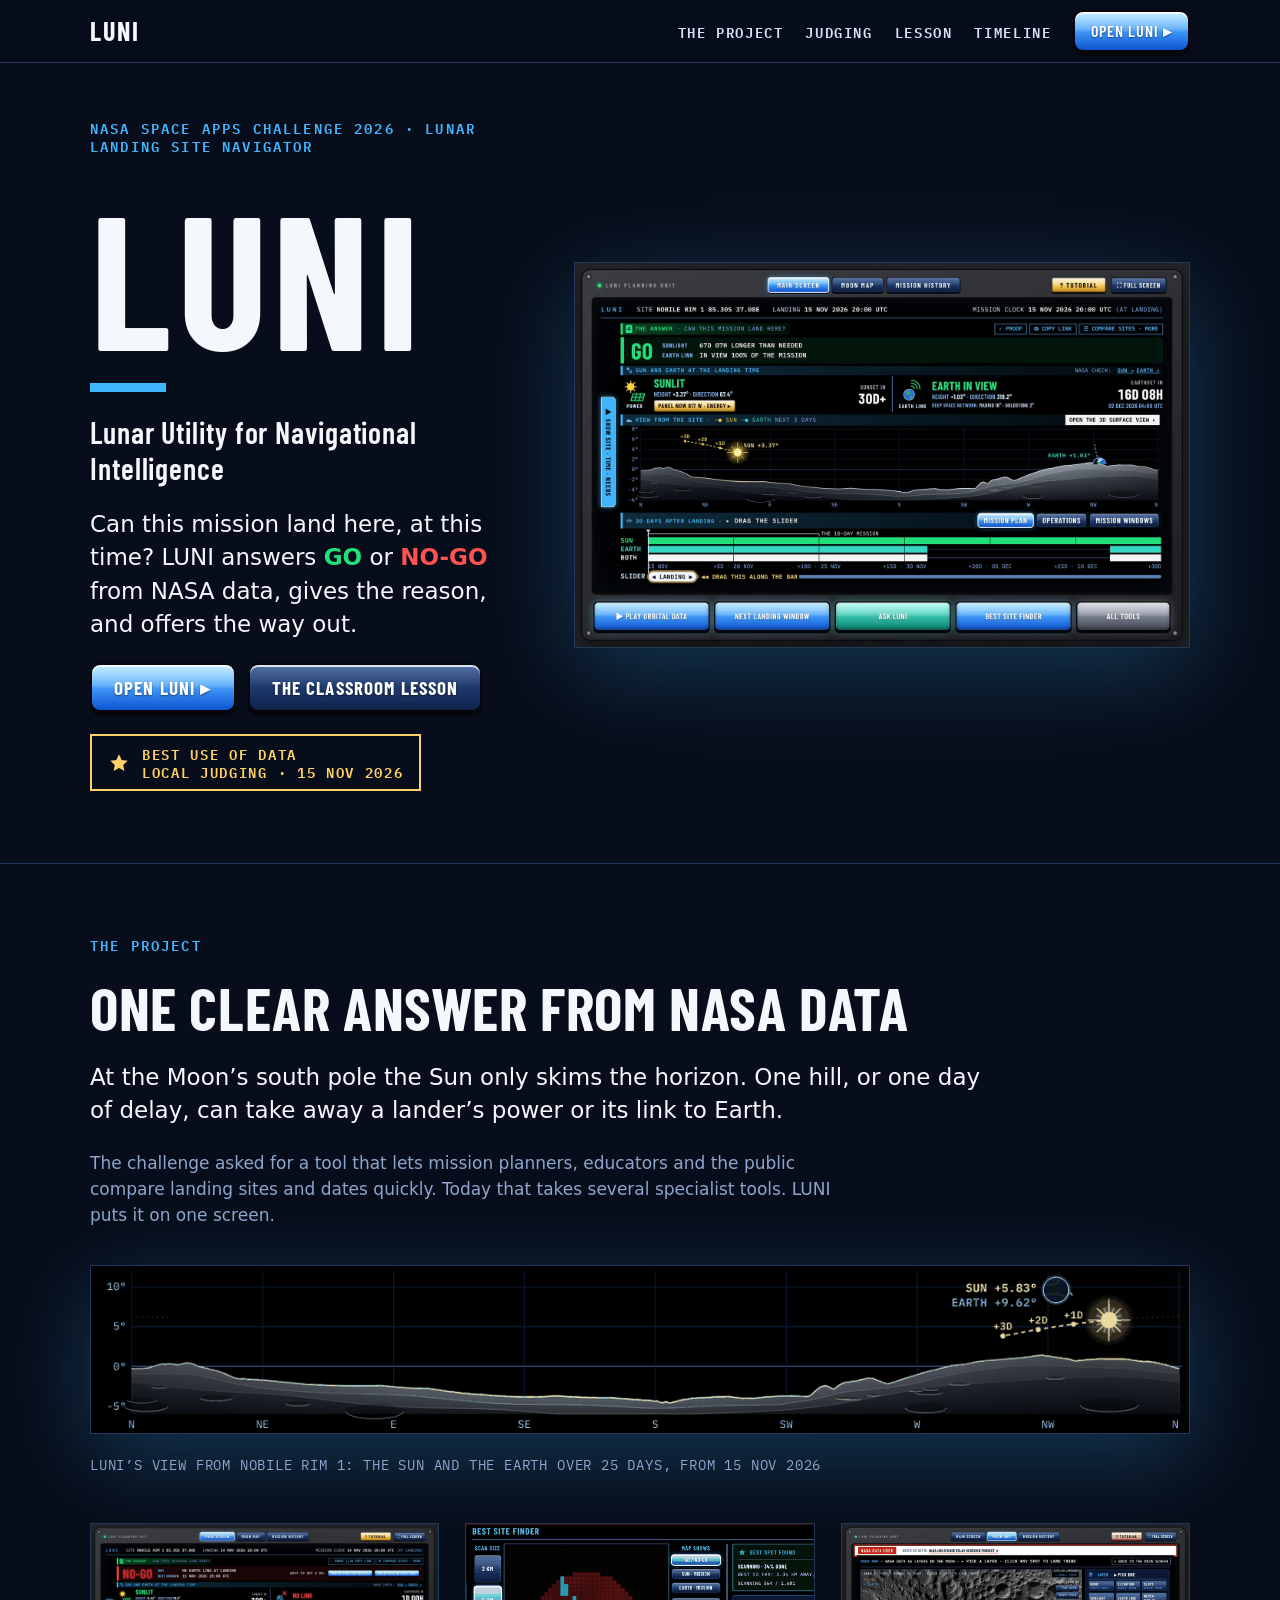
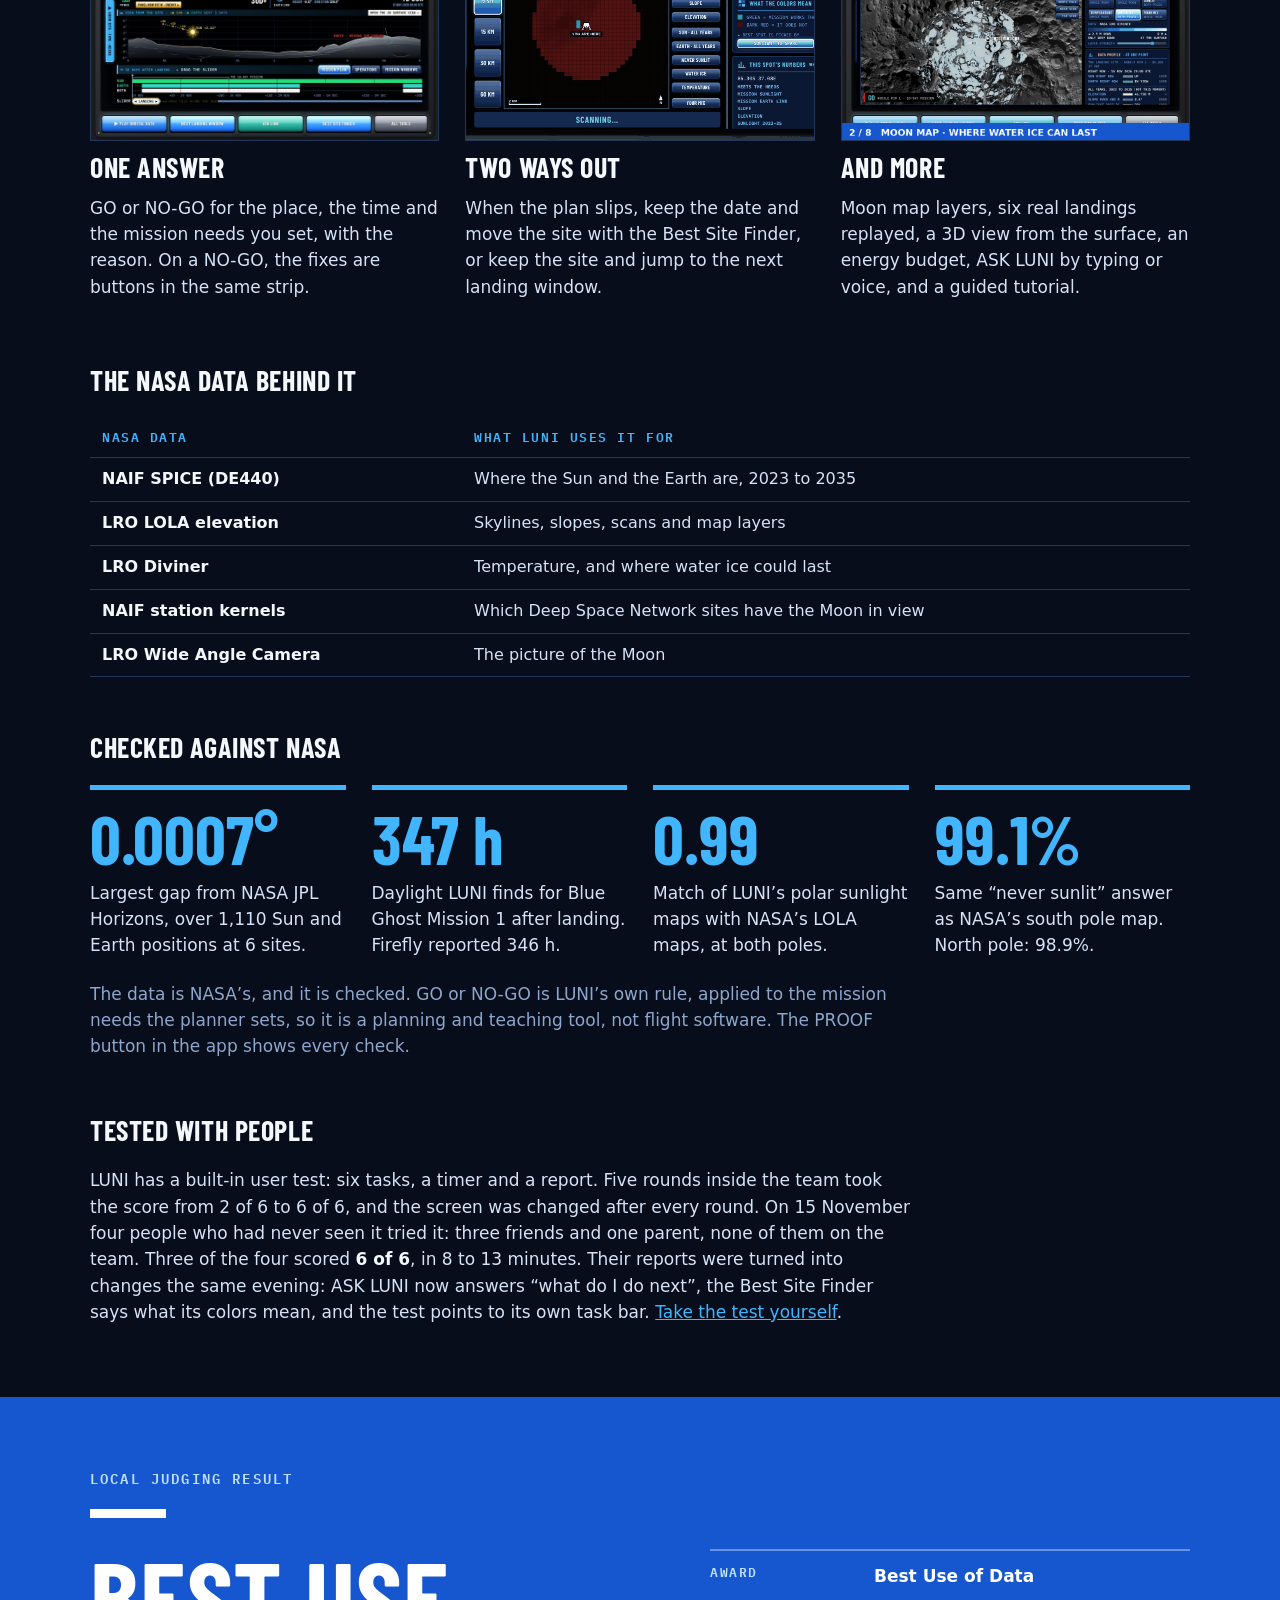
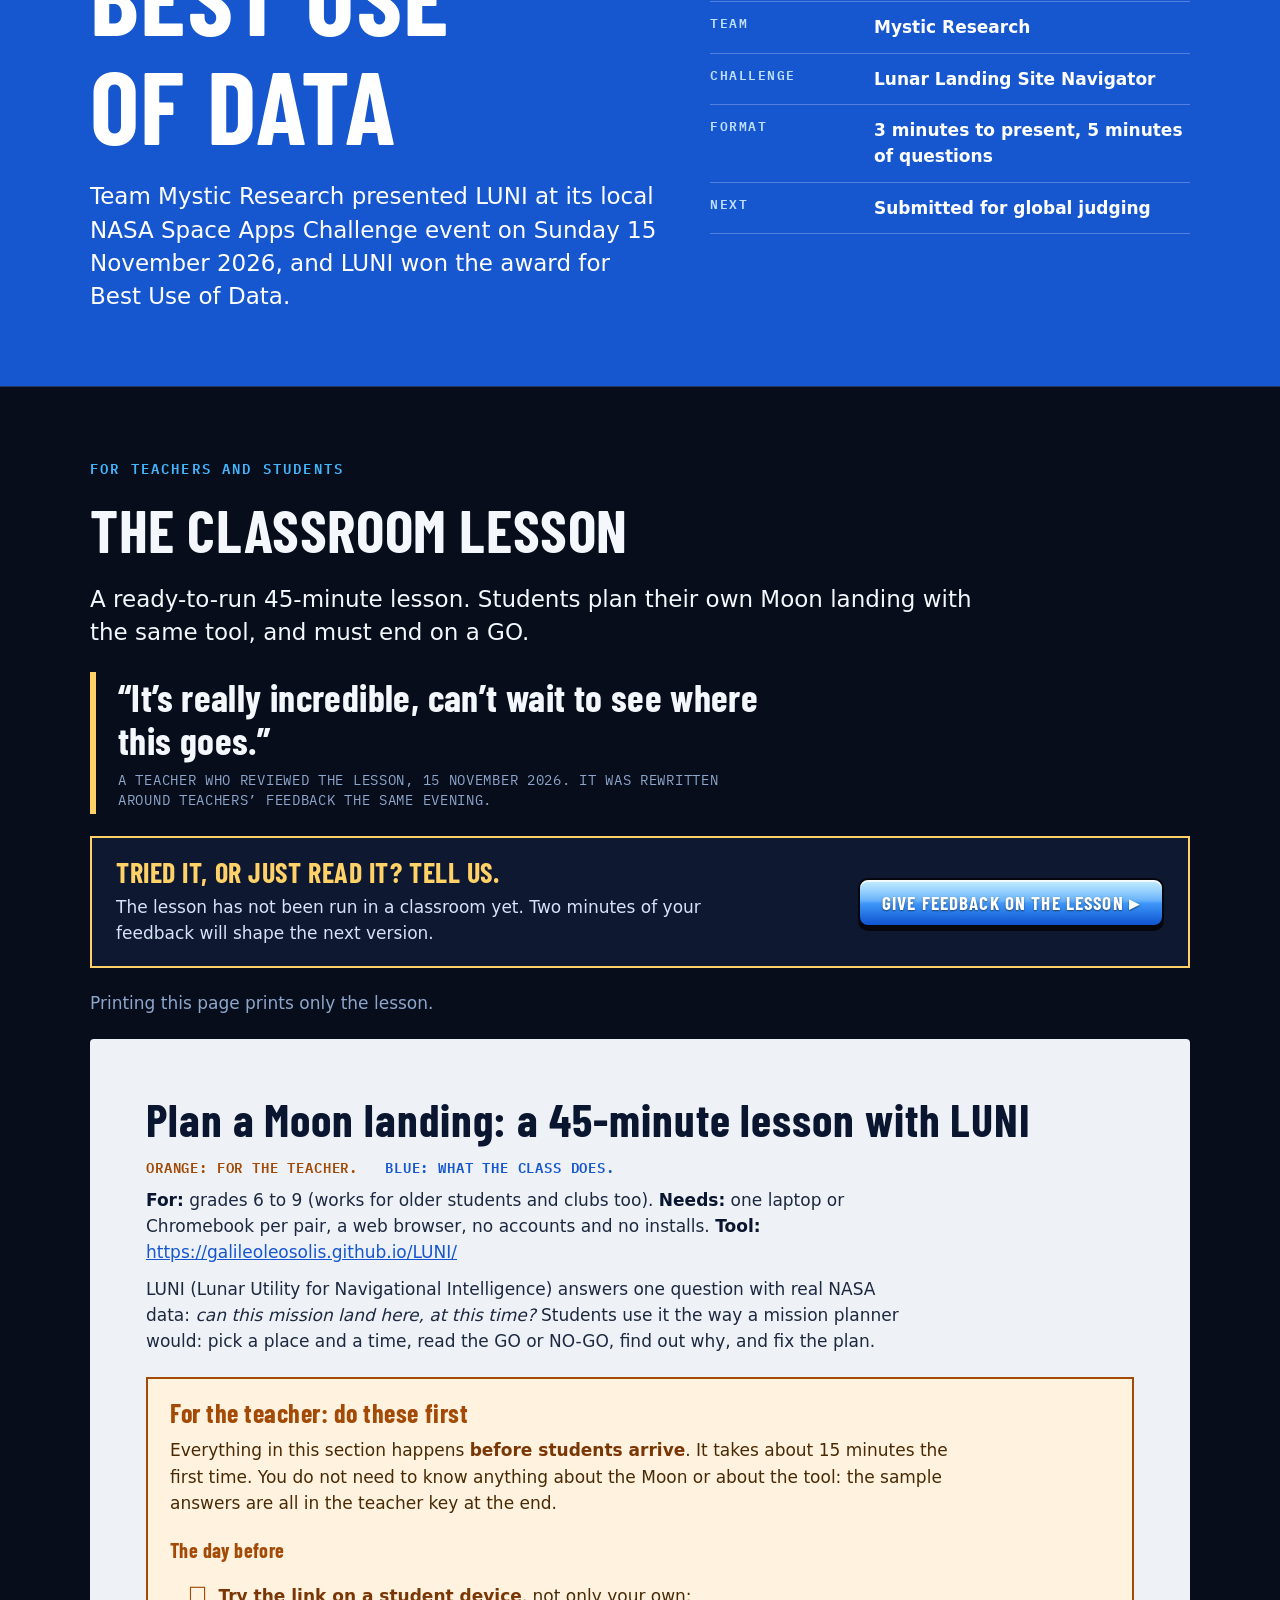
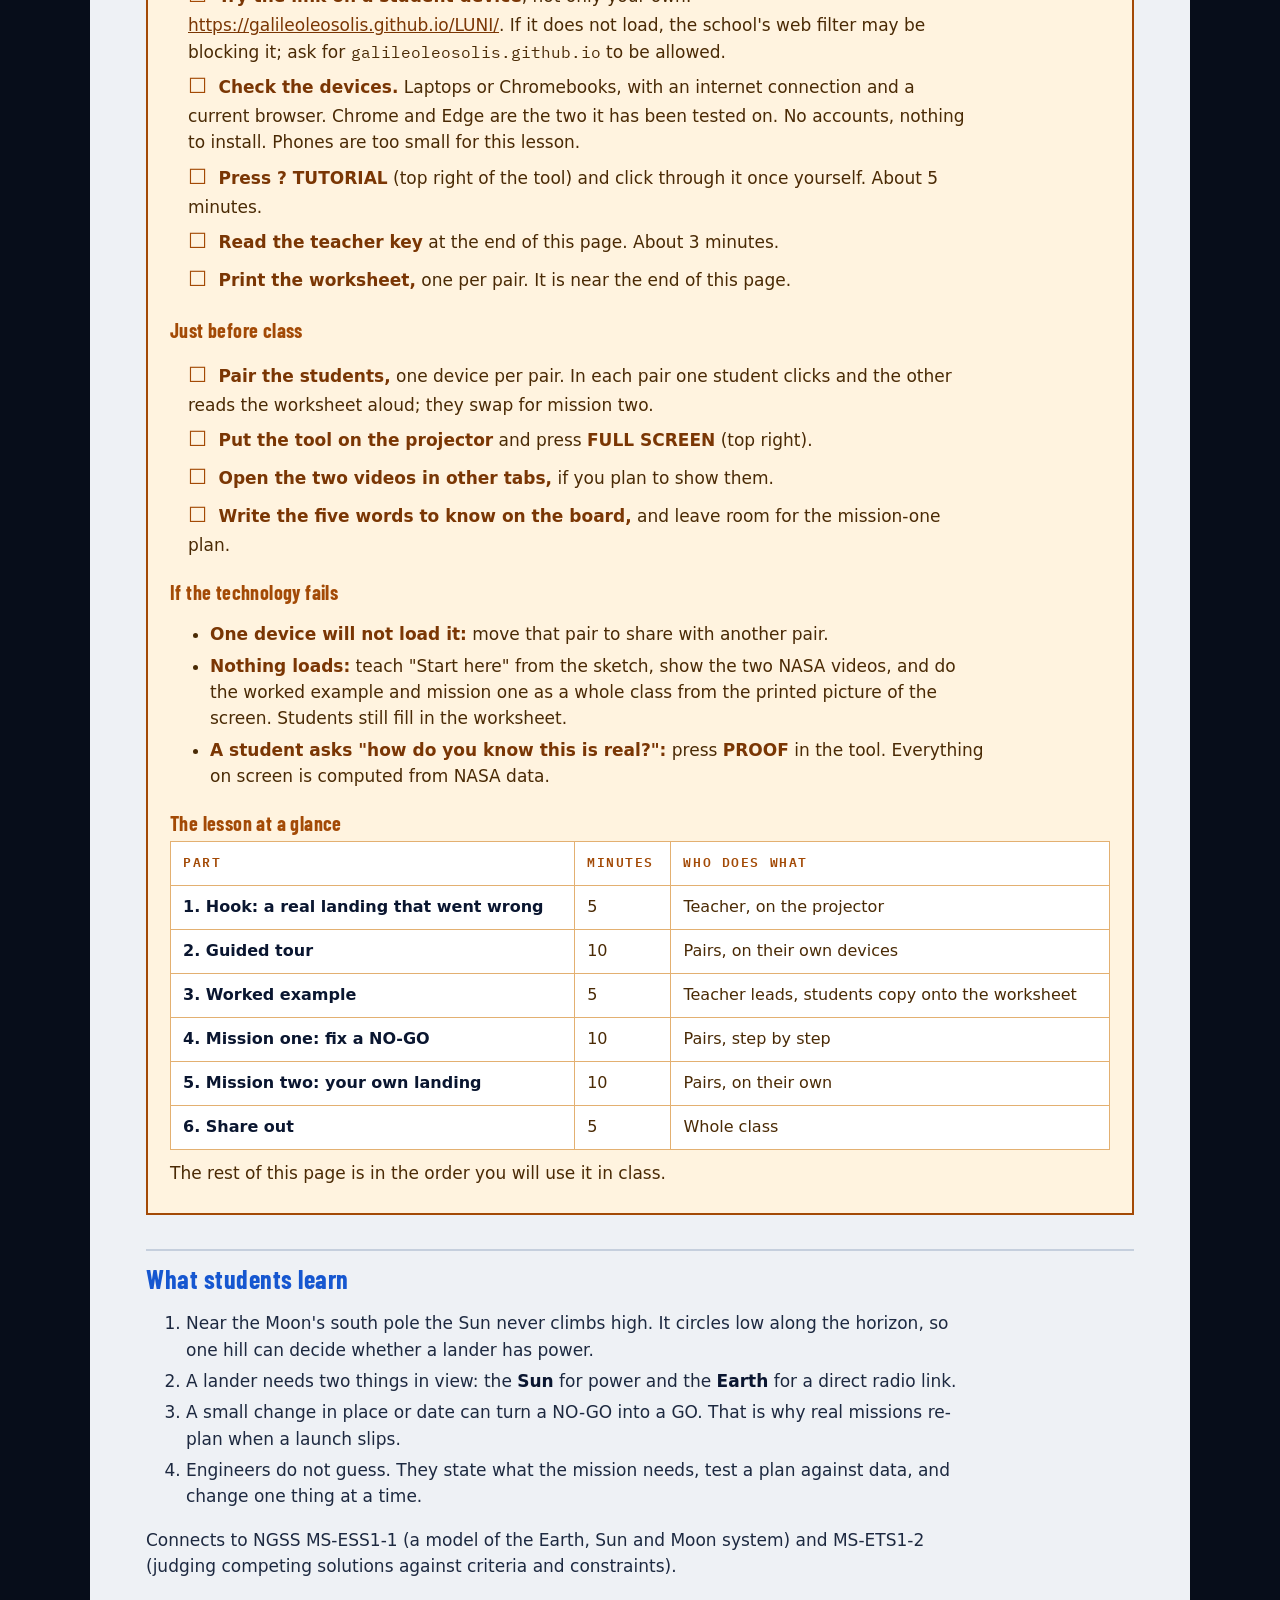
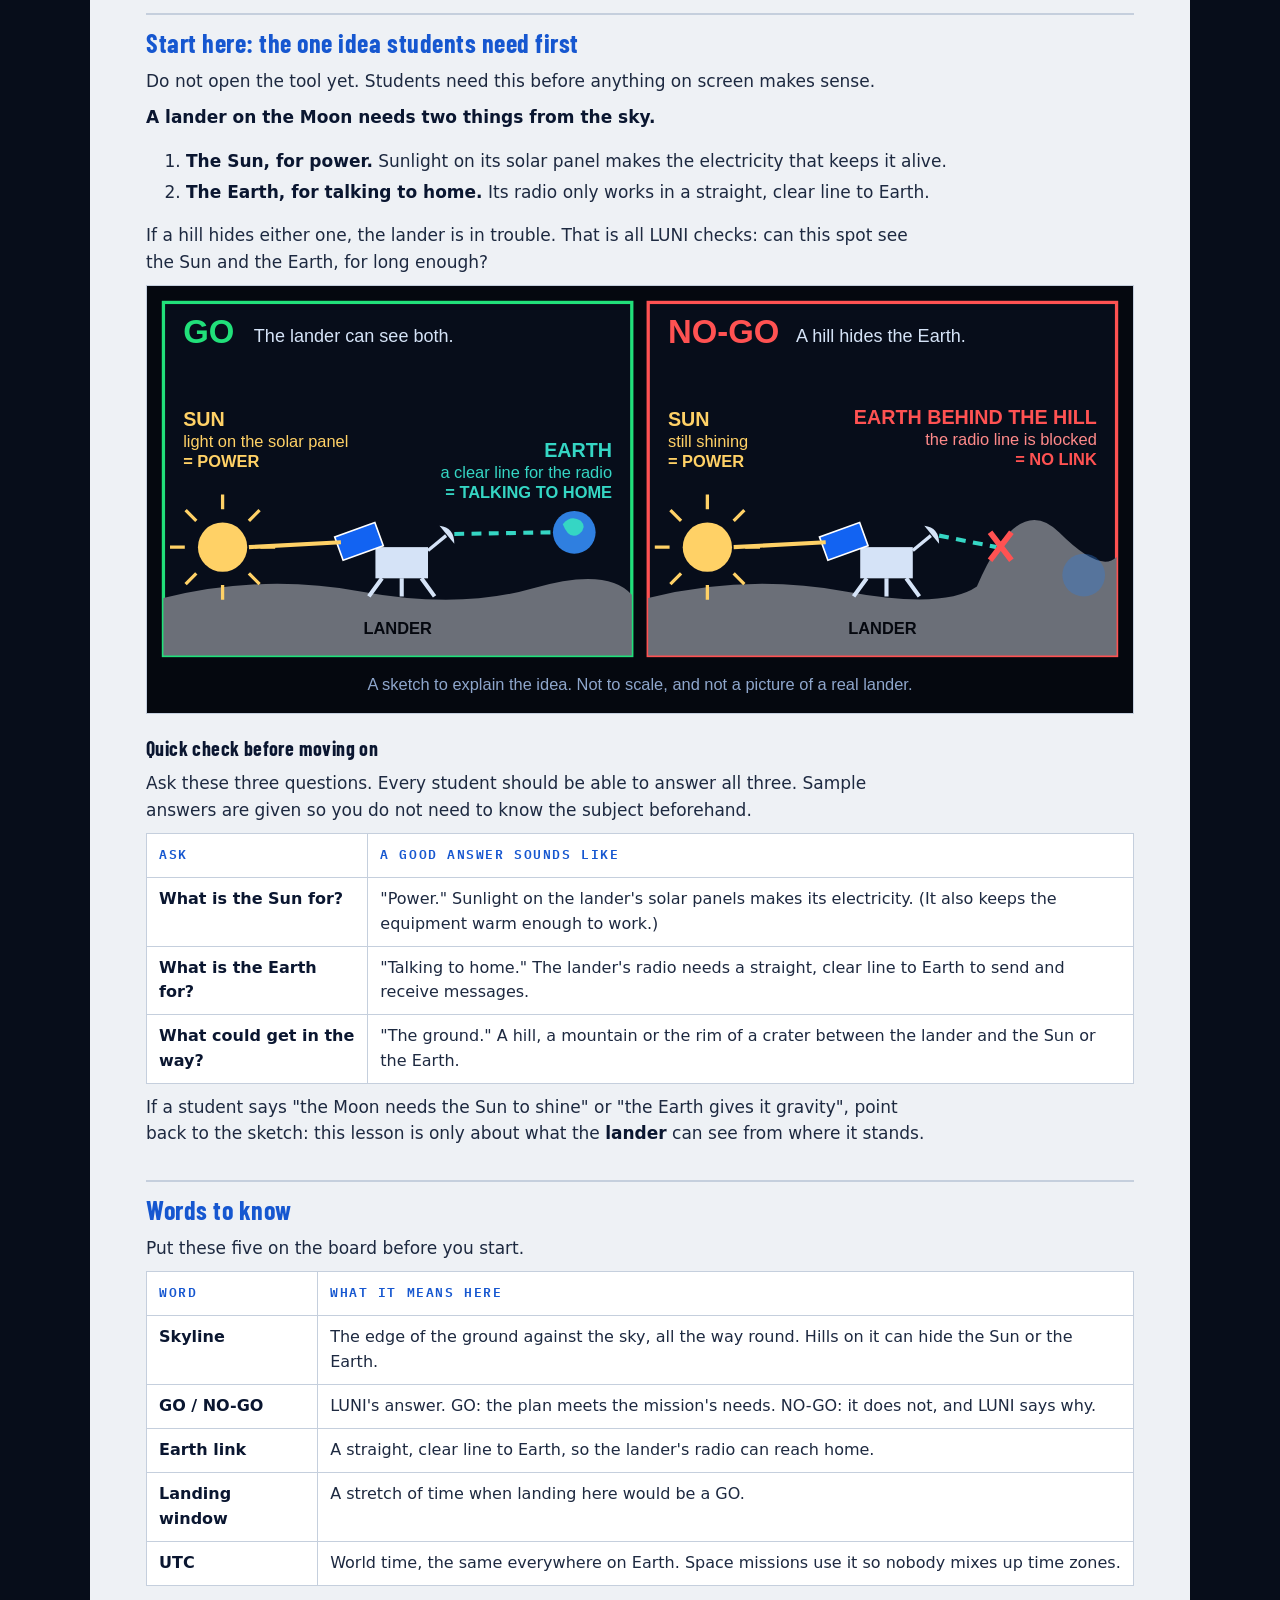
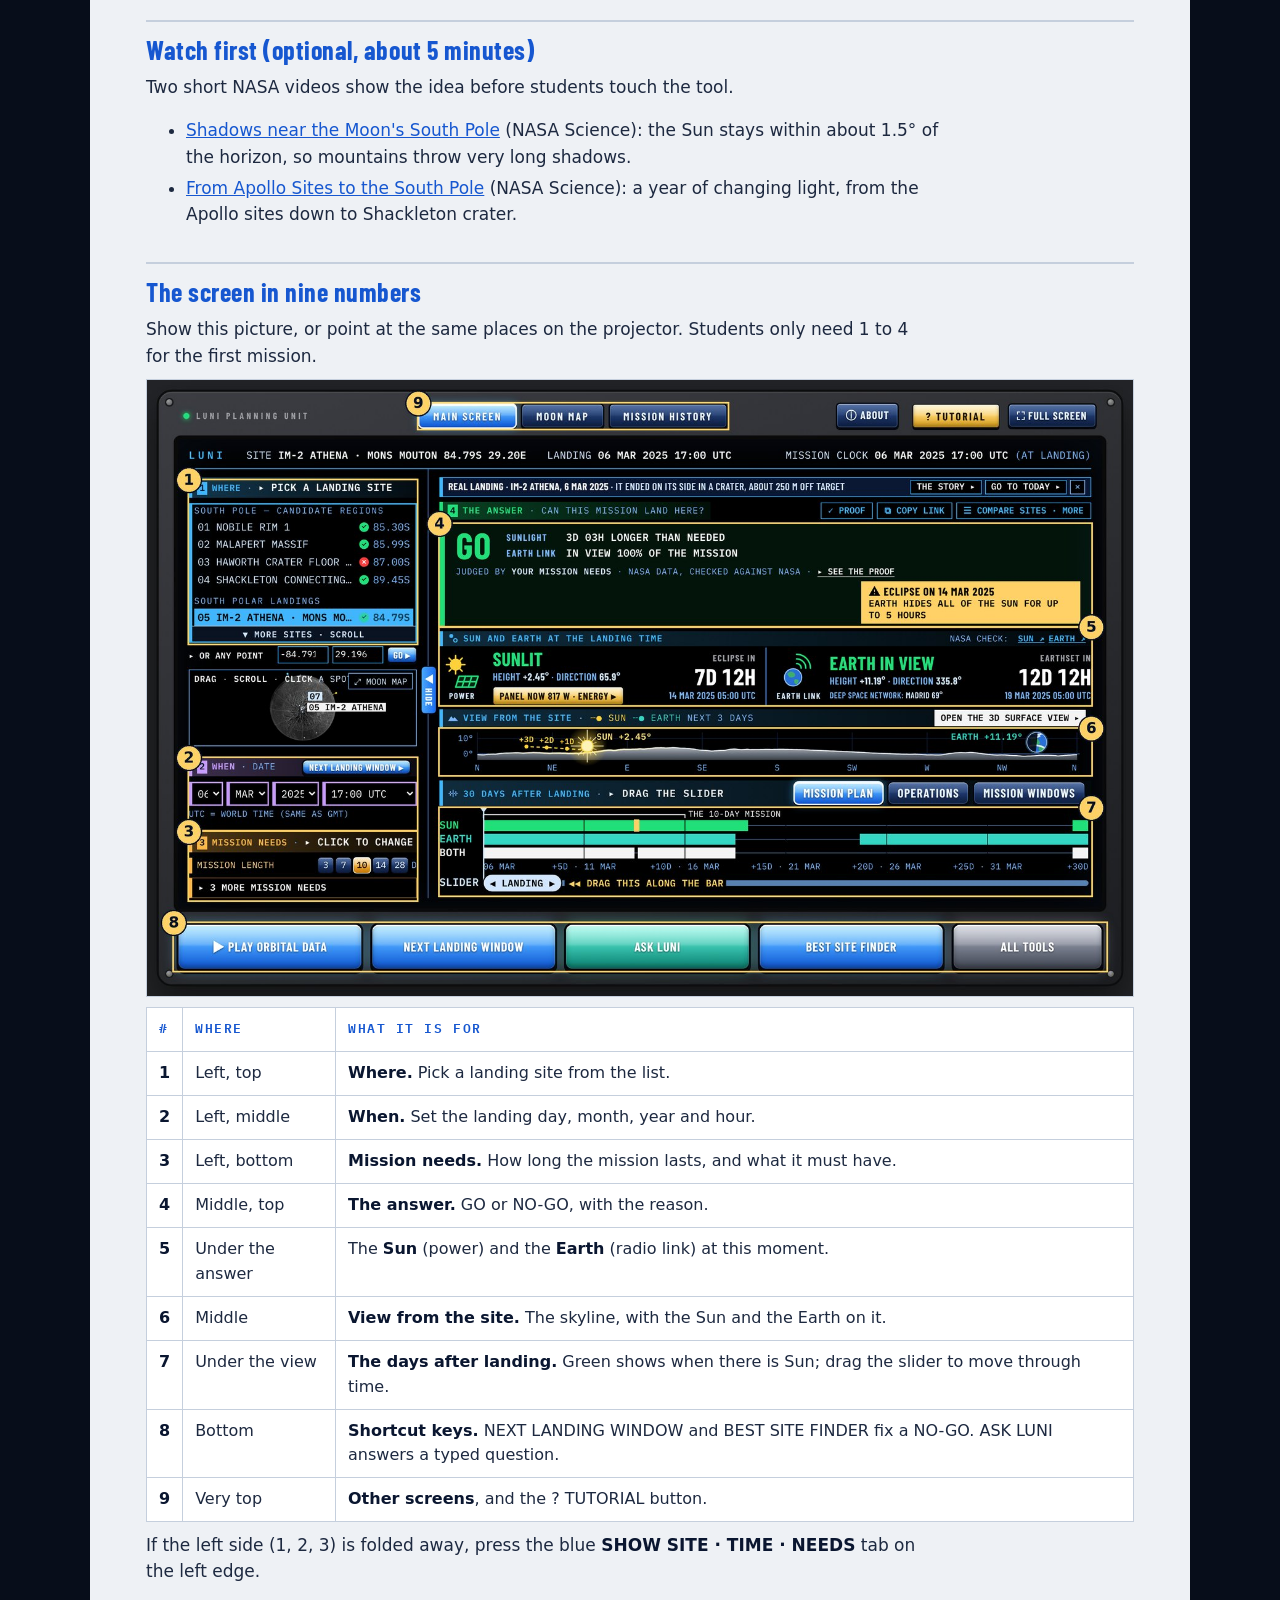
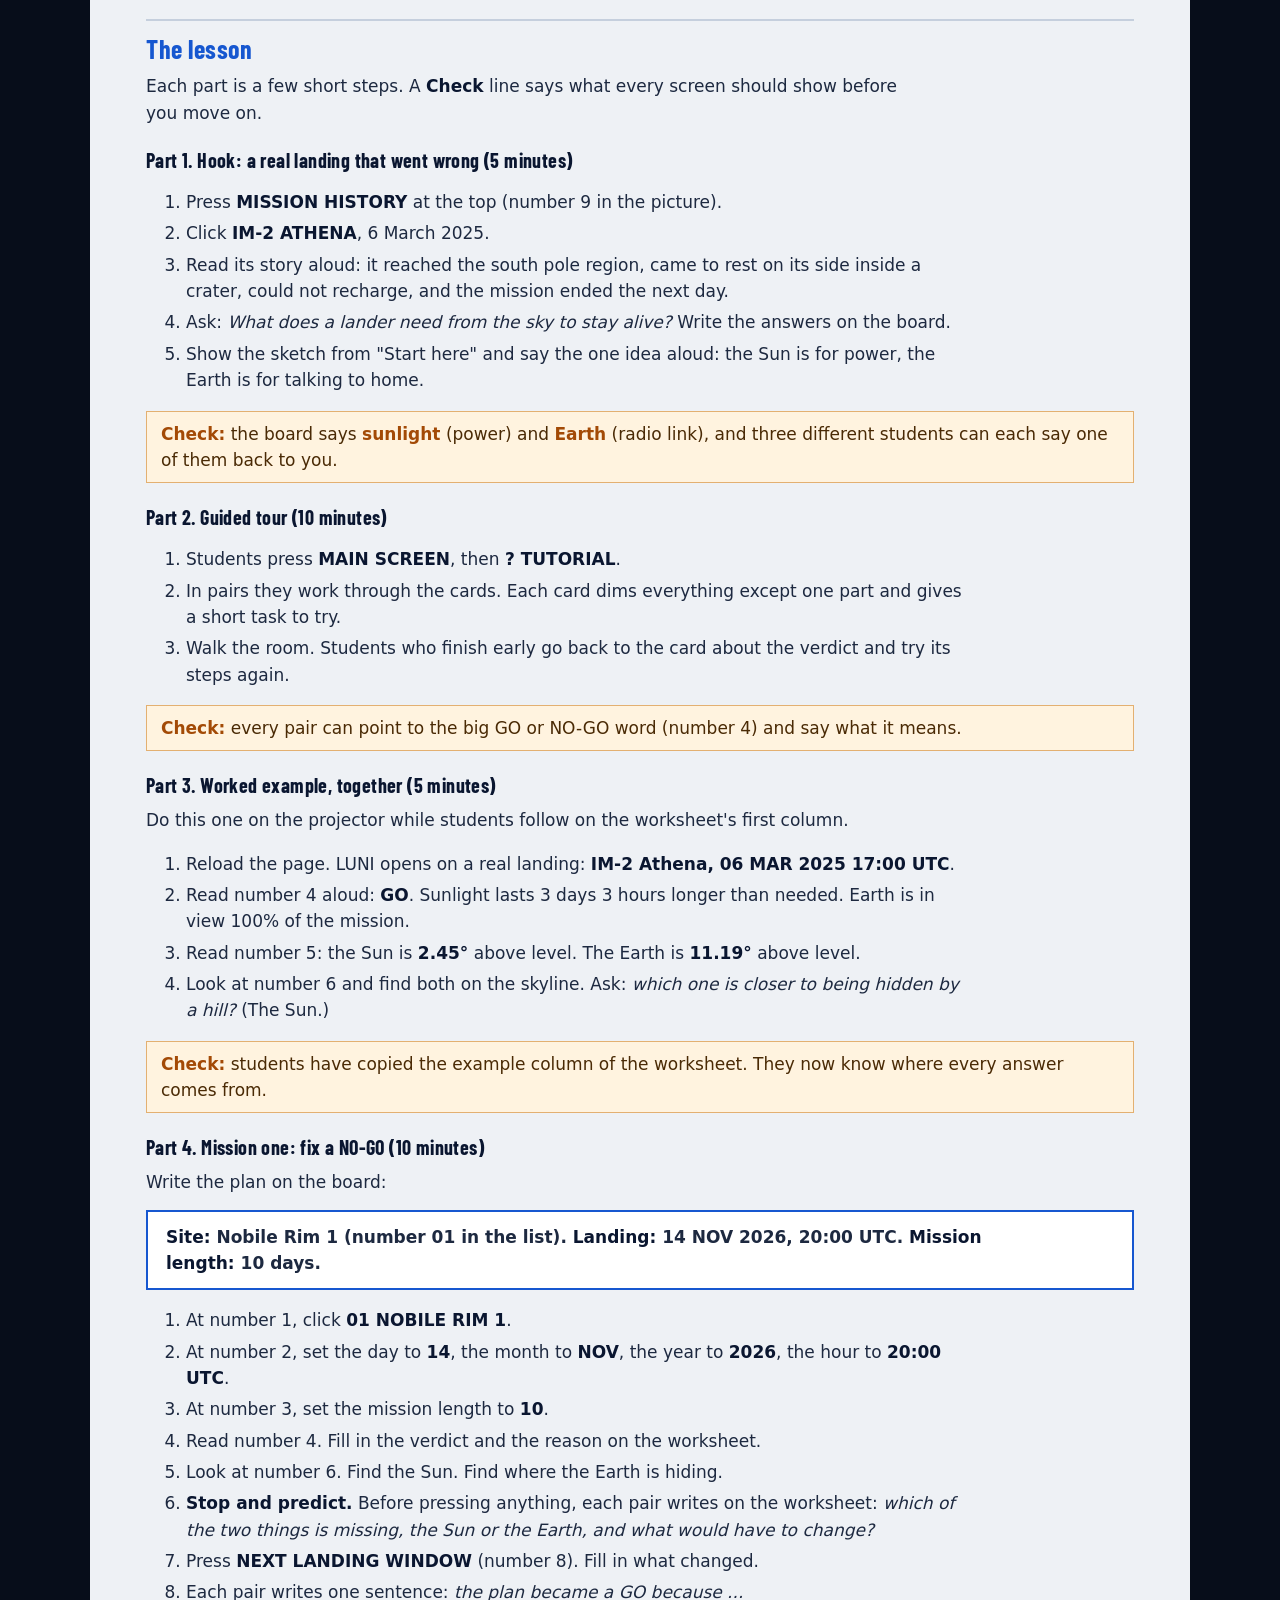
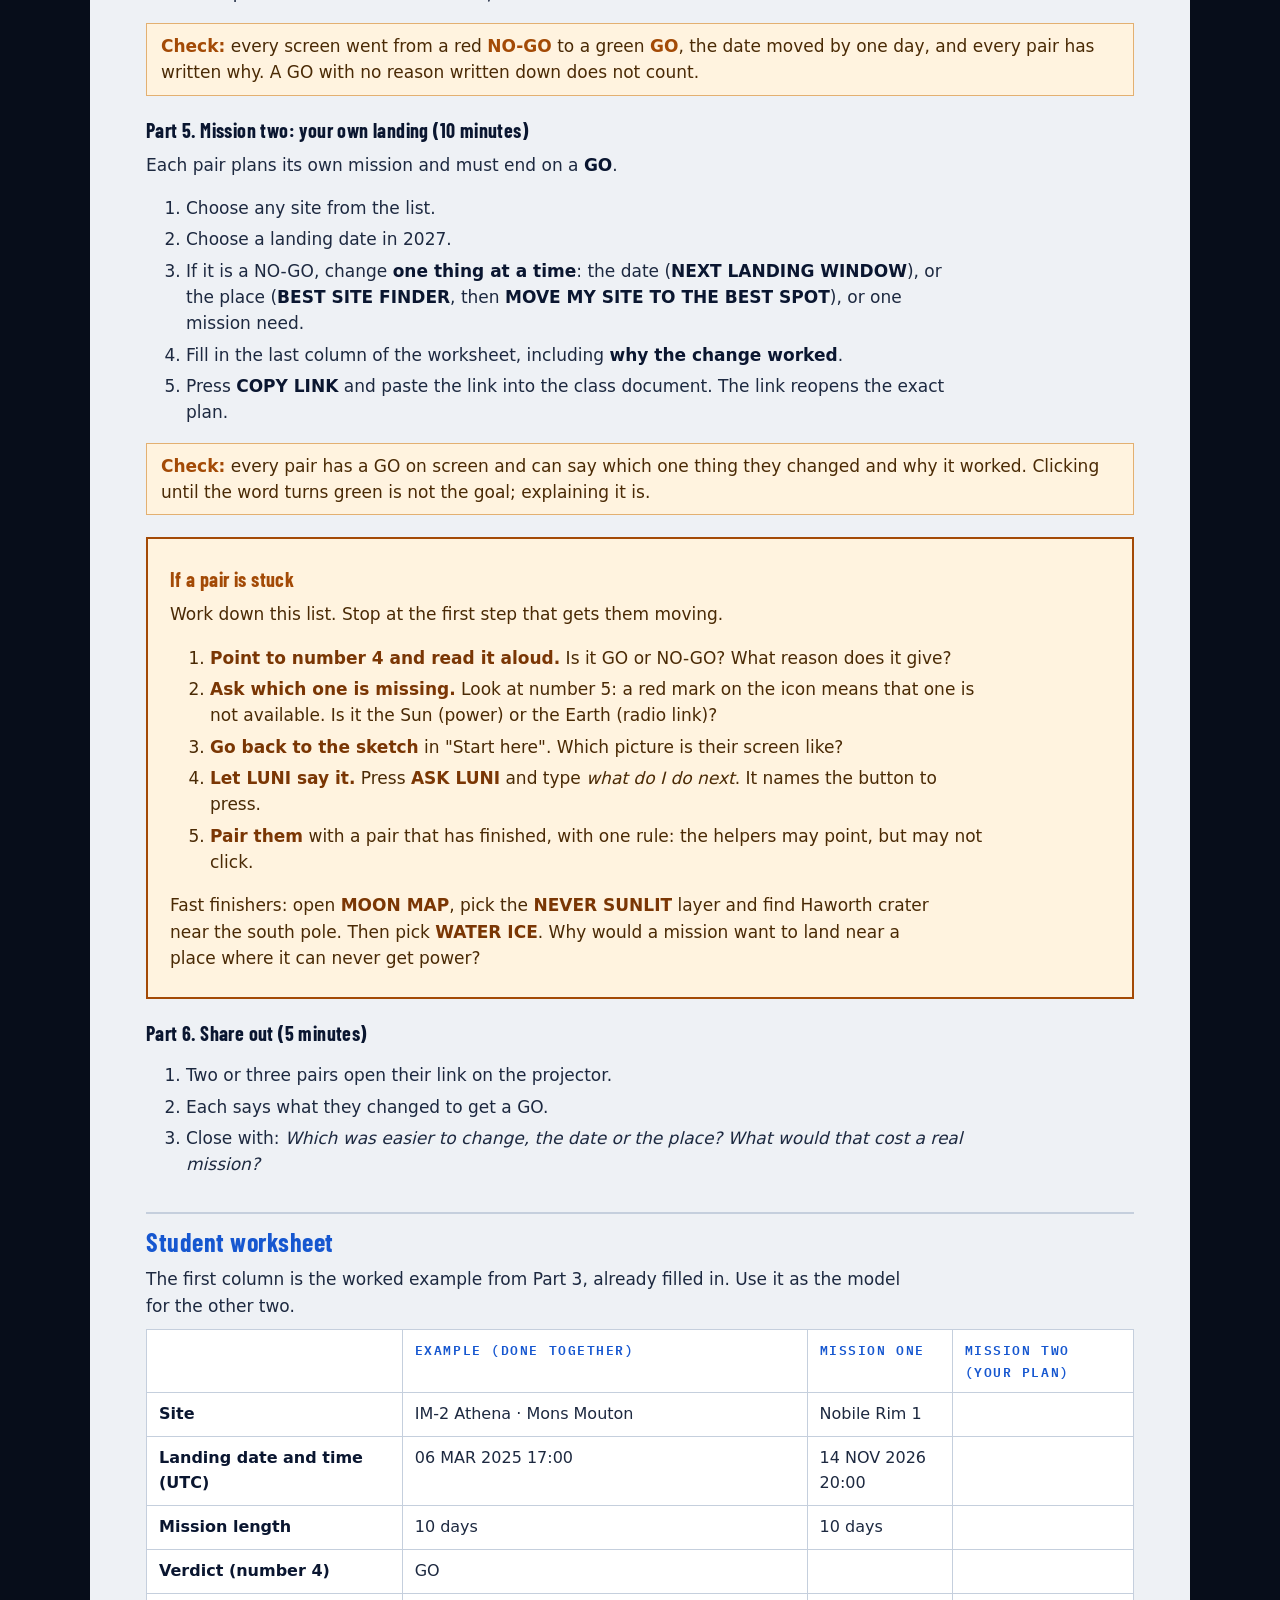
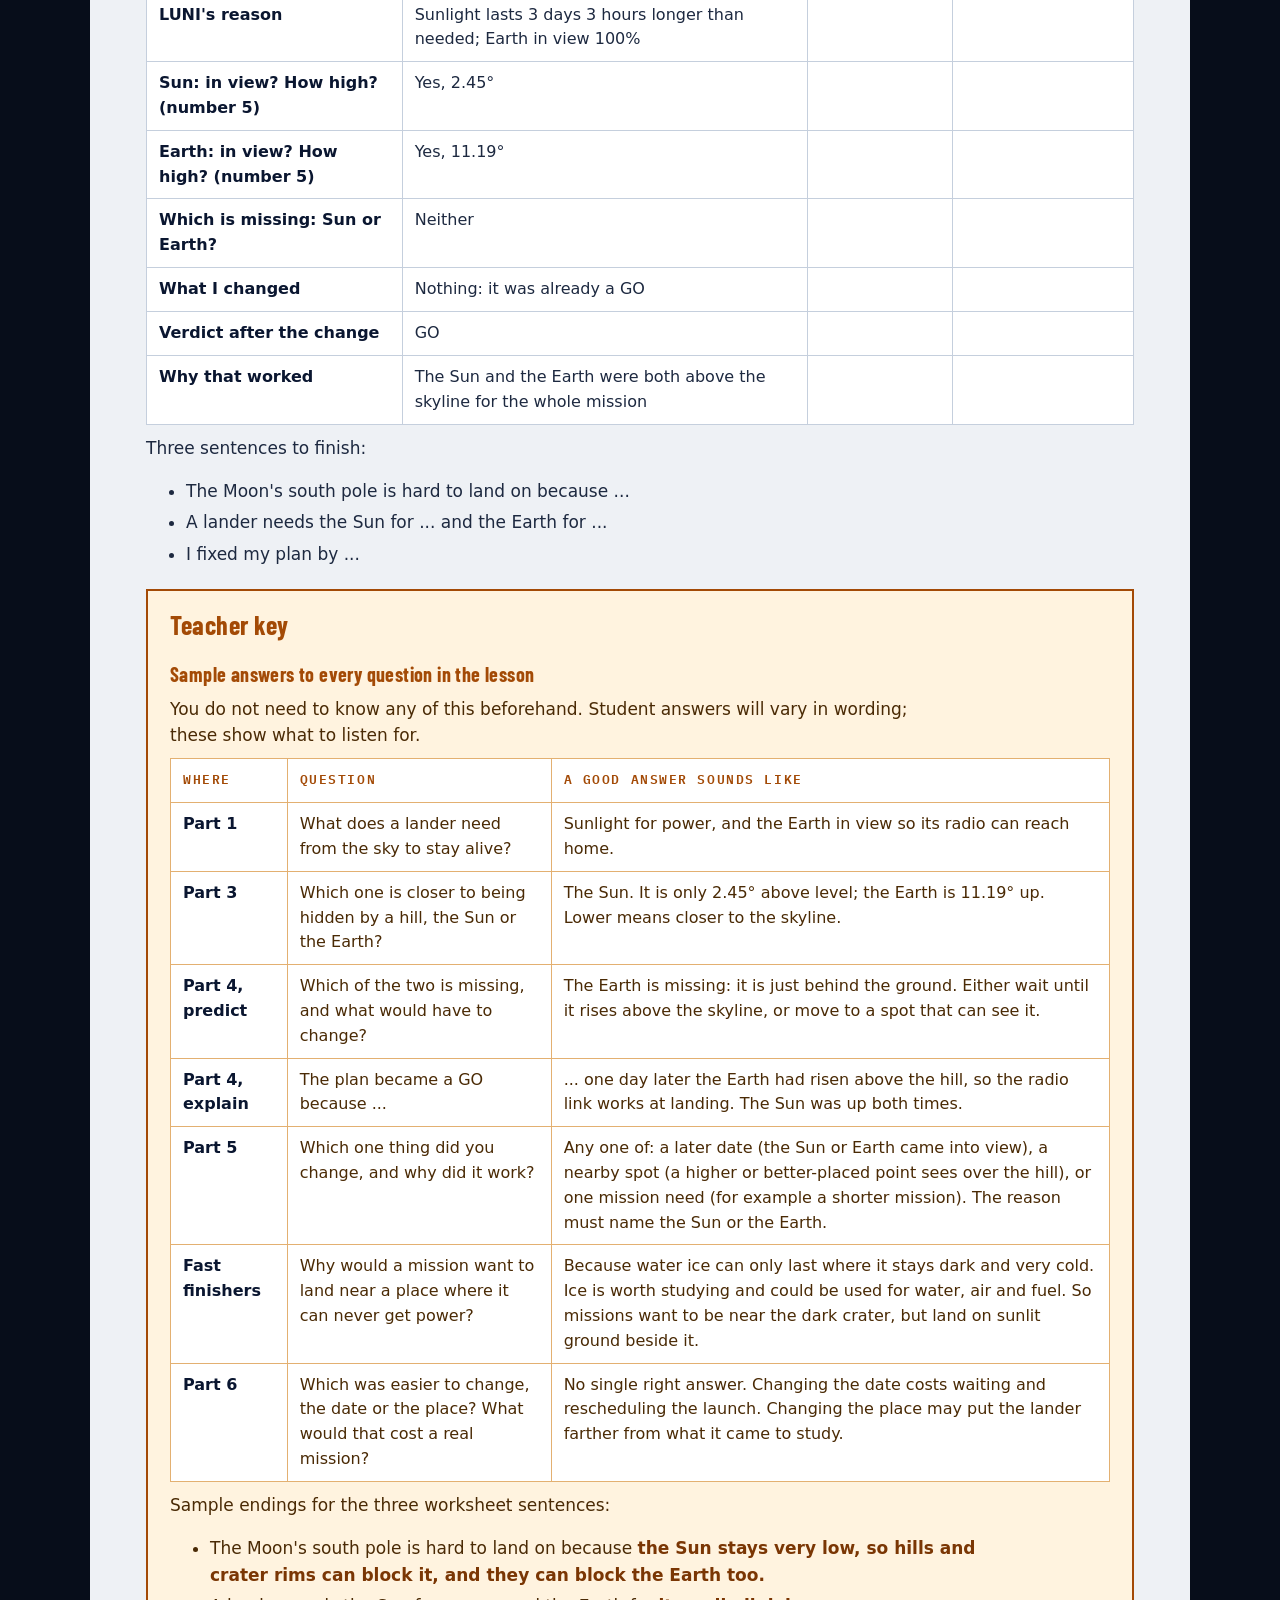
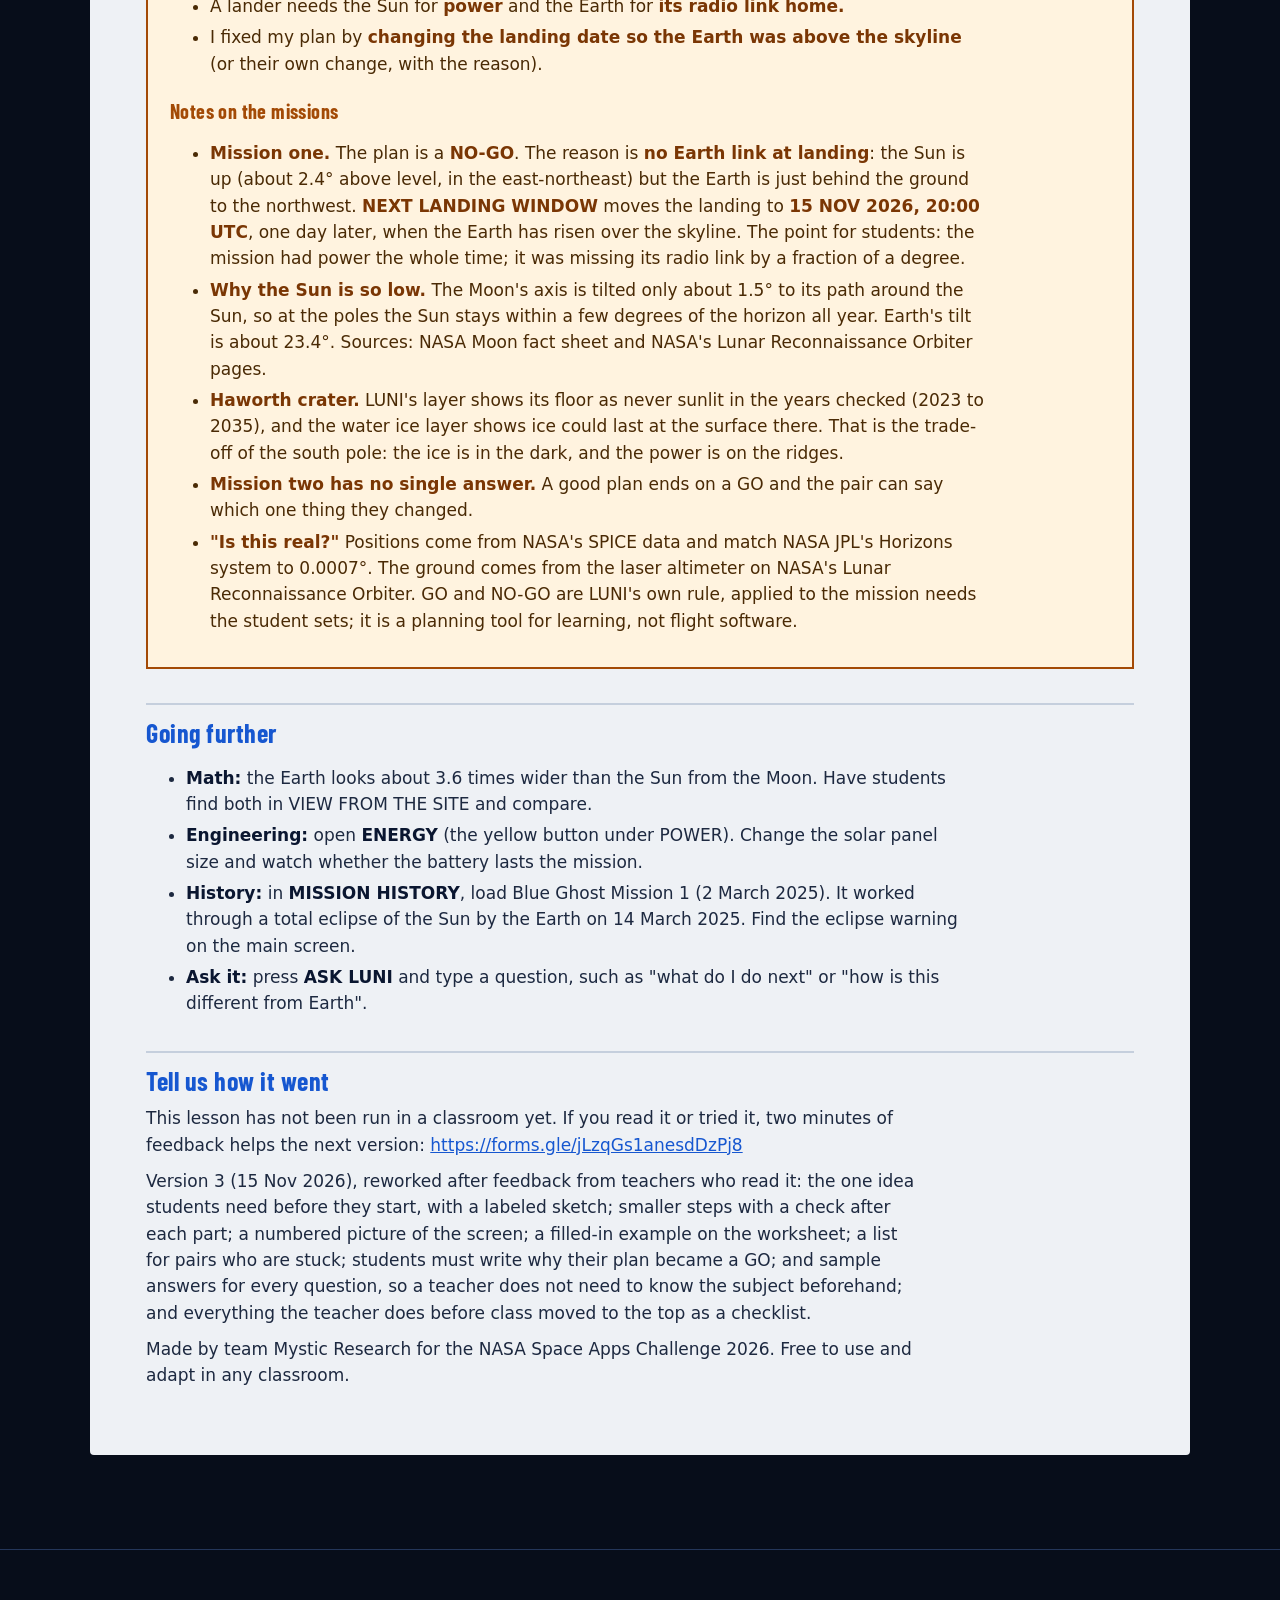
==== commit d2f950bd: "Project page: a teacher's words at the top of the lesson section (not published) Co-Authored-By: Cla" ====
--- a/about/index.html
+++ b/about/index.html
@@ -130,6 +130,9 @@
   background: linear-gradient(180deg, rgba(255,255,255,.2), rgba(255,255,255,0) 50%), linear-gradient(180deg, #2b4f8f, #10224a); box-shadow: 0 2px 0 #05070c, inset 0 1px 0 rgba(255,255,255,.4); }
 button:focus-visible, a:focus-visible { outline: 3px solid var(--gold); outline-offset: 2px; }
 
+.quote { margin: 0; padding: 4px 0 4px 22px; border-left: 6px solid var(--gold); max-width: 62ch; }
+.quote blockquote { margin: 0; font: 700 clamp(26px, 4vw, 38px)/1.15 var(--disp); letter-spacing: .01em; color: var(--white); }
+.quote figcaption { margin-top: 8px; font: 400 14px/1.4 var(--mono); letter-spacing: .05em; color: var(--dim); text-transform: uppercase; }
 /* lesson feedback: a banner over the lesson and a large box that opens from it, and once at the end of the lesson */
 .fb-banner { display: flex; flex-wrap: wrap; align-items: center; justify-content: space-between; gap: 16px 28px; padding: 20px 24px; background: var(--panel); border: 2px solid var(--gold); }
 .fb-banner h3 { color: var(--gold); margin-bottom: 6px; } .fb-banner p { max-width: 56ch; }
@@ -238,6 +241,7 @@
   <p class="label">For teachers and students</p>
   <h2>THE CLASSROOM LESSON</h2>
   <p class="lead">A ready-to-run 45-minute lesson. Students plan their own Moon landing with the same tool, and must end on a GO.</p>
+  <figure class="quote"><blockquote>“It’s really incredible, can’t wait to see where this goes.”</blockquote><figcaption>A teacher who reviewed the lesson, 15 November 2026. It was rewritten around teachers’ feedback the same evening.</figcaption></figure>
   <div class="fb-banner">
     <div><h3>TRIED IT, OR JUST READ IT? TELL US.</h3><p>The lesson has not been run in a classroom yet. Two minutes of your feedback will shape the next version.</p></div>
     <button class="btn" id="fb-open">GIVE FEEDBACK ON THE LESSON ▸</button>
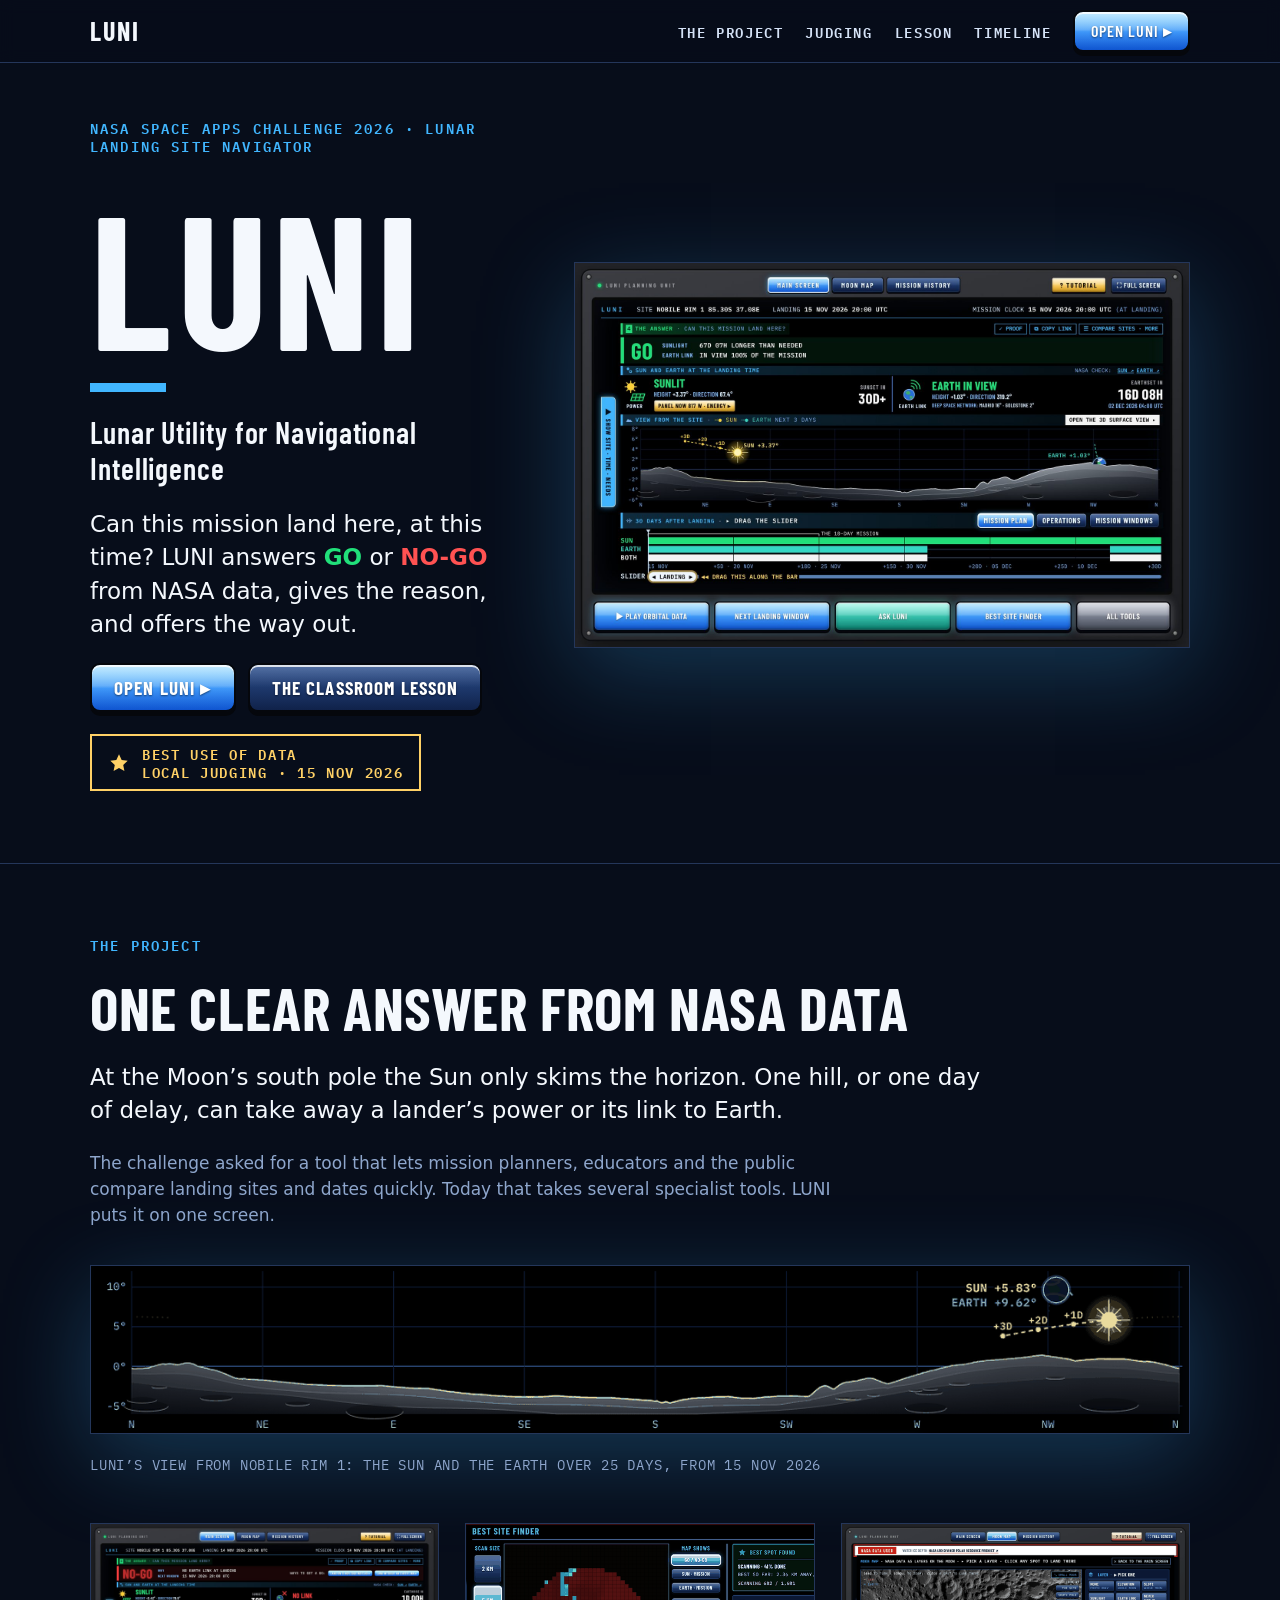
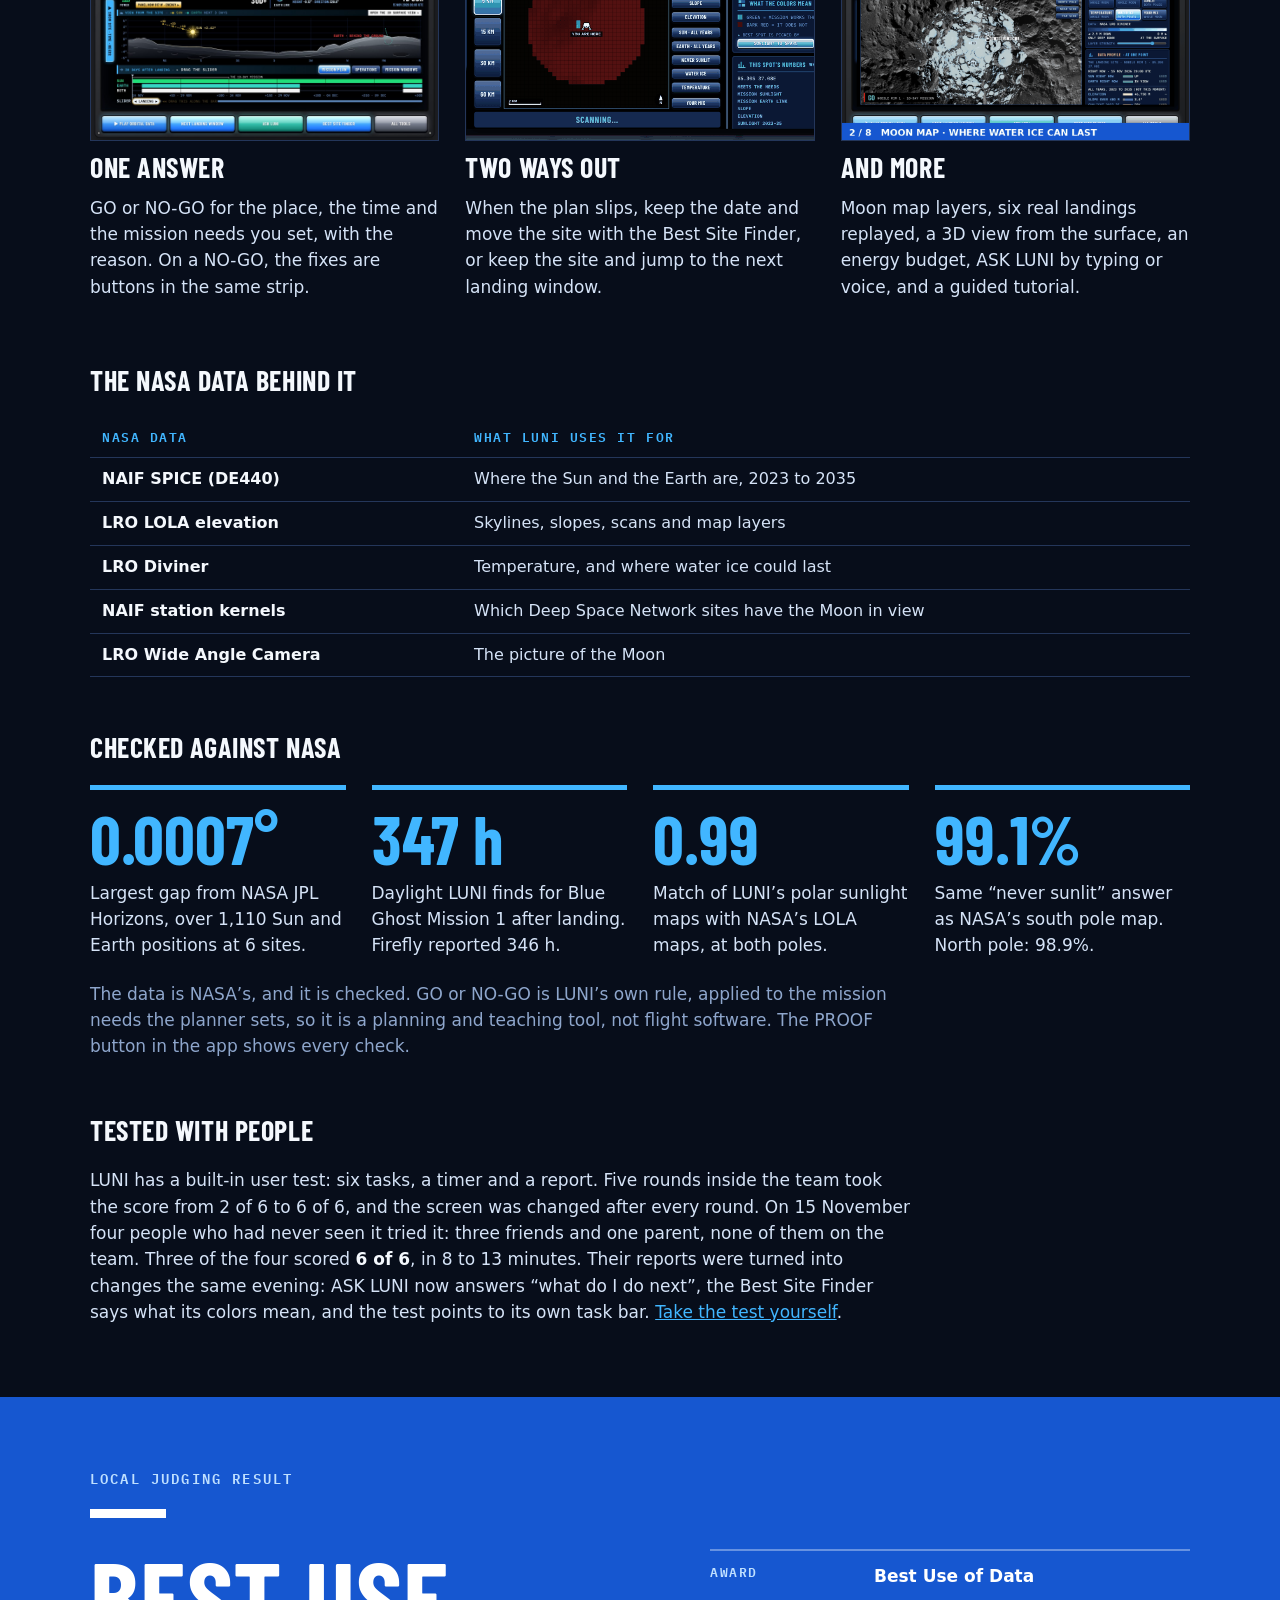
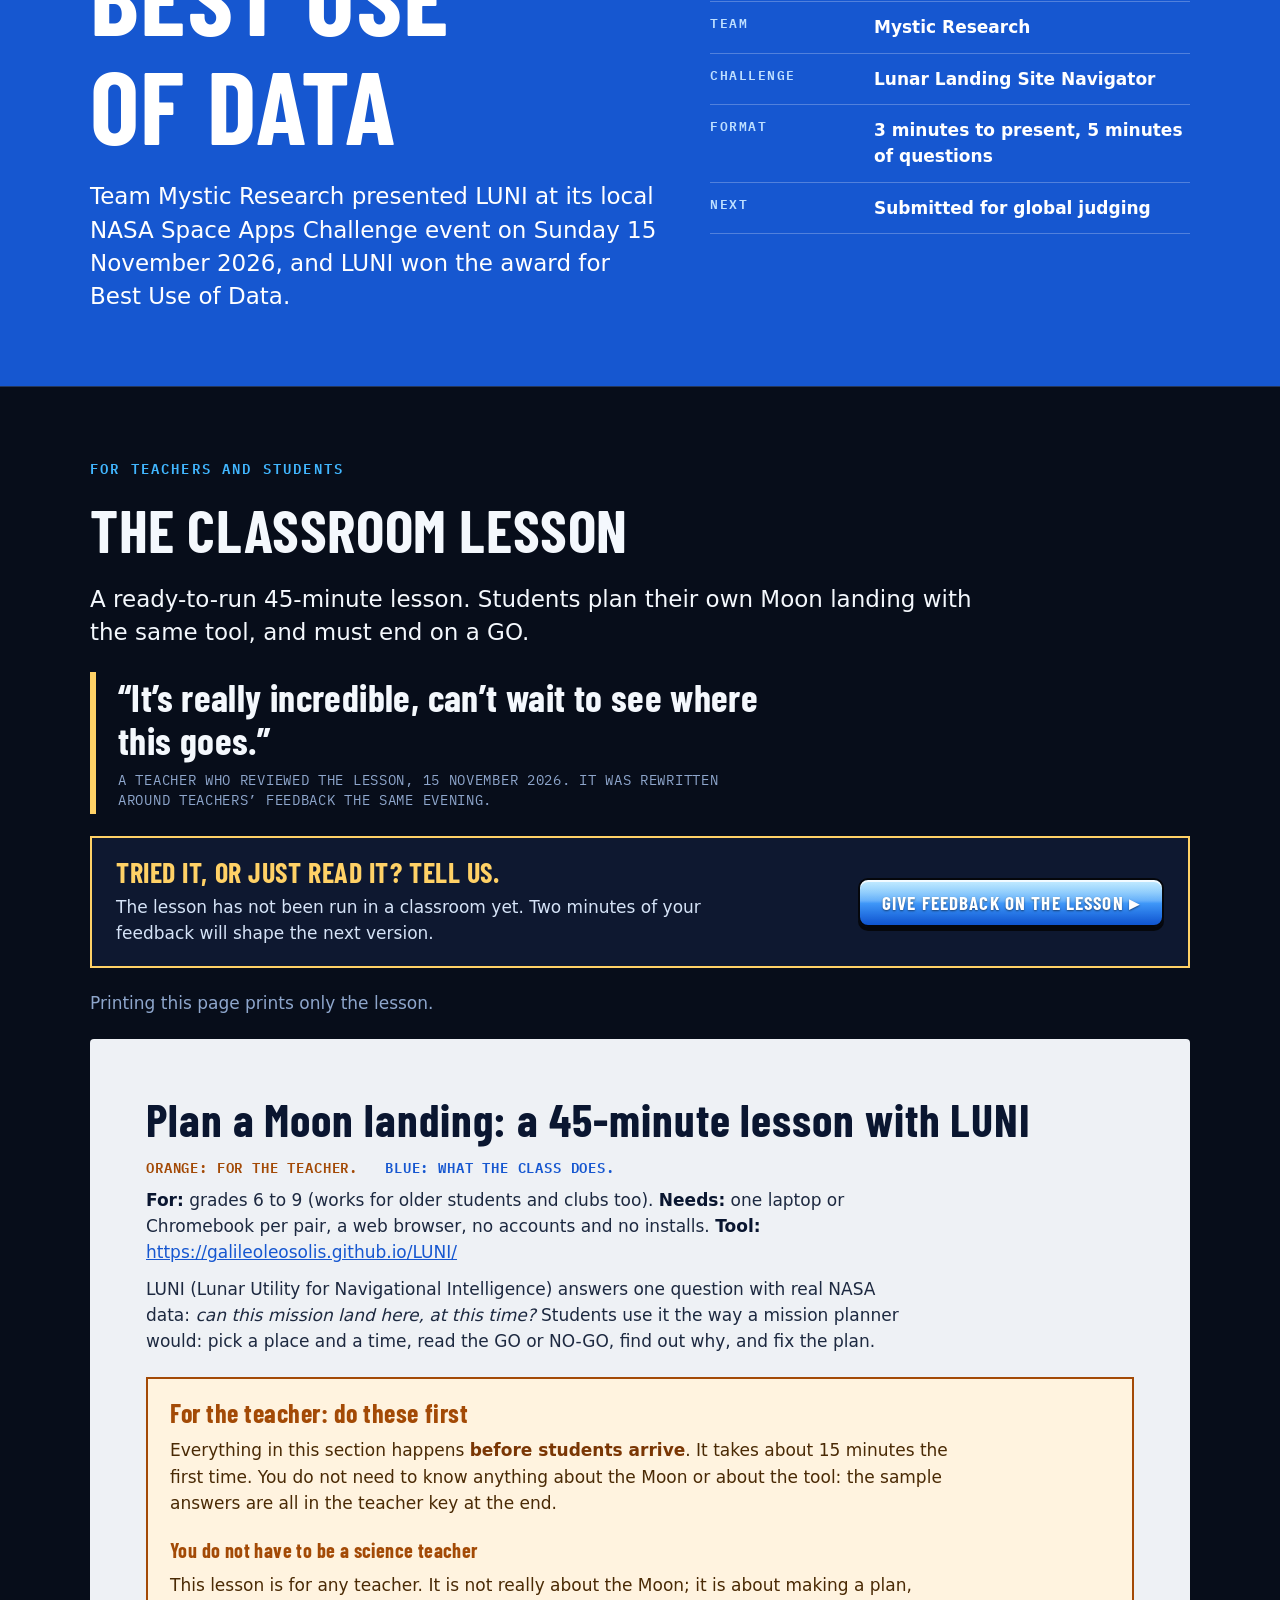
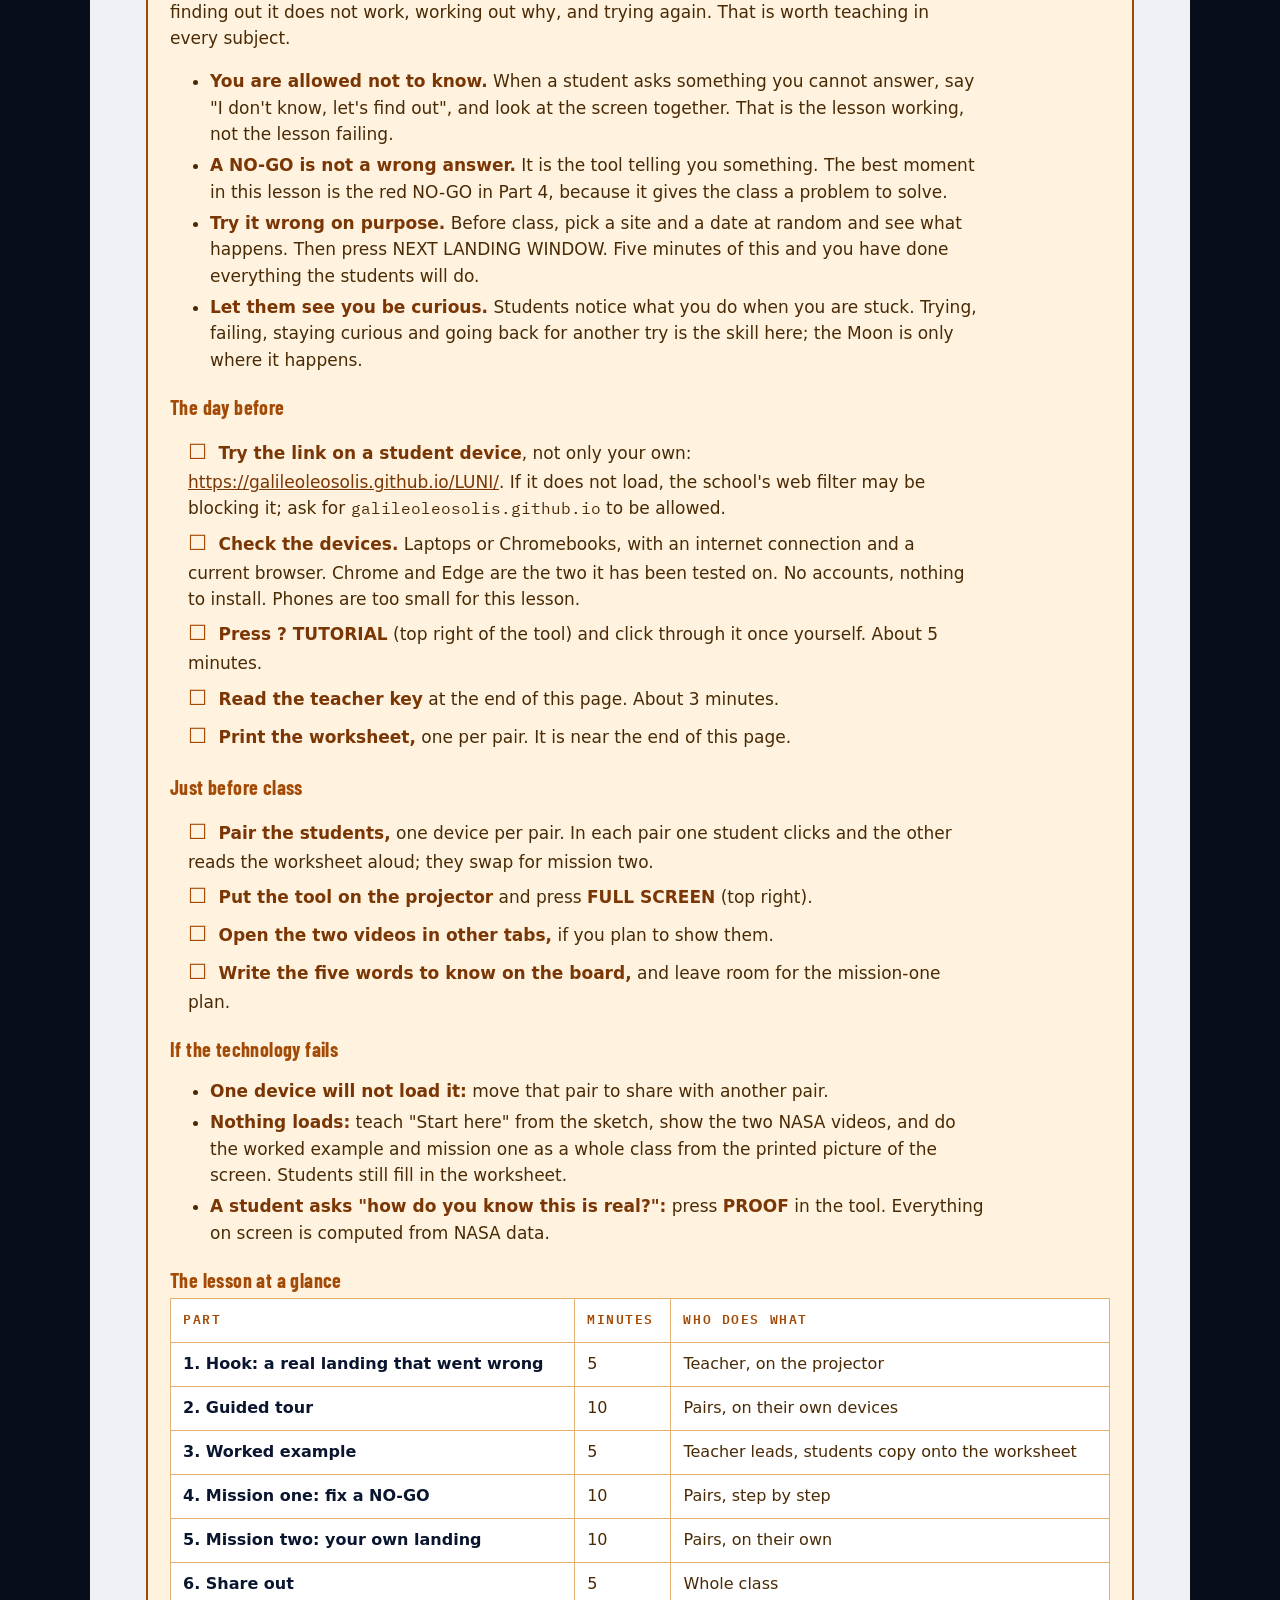
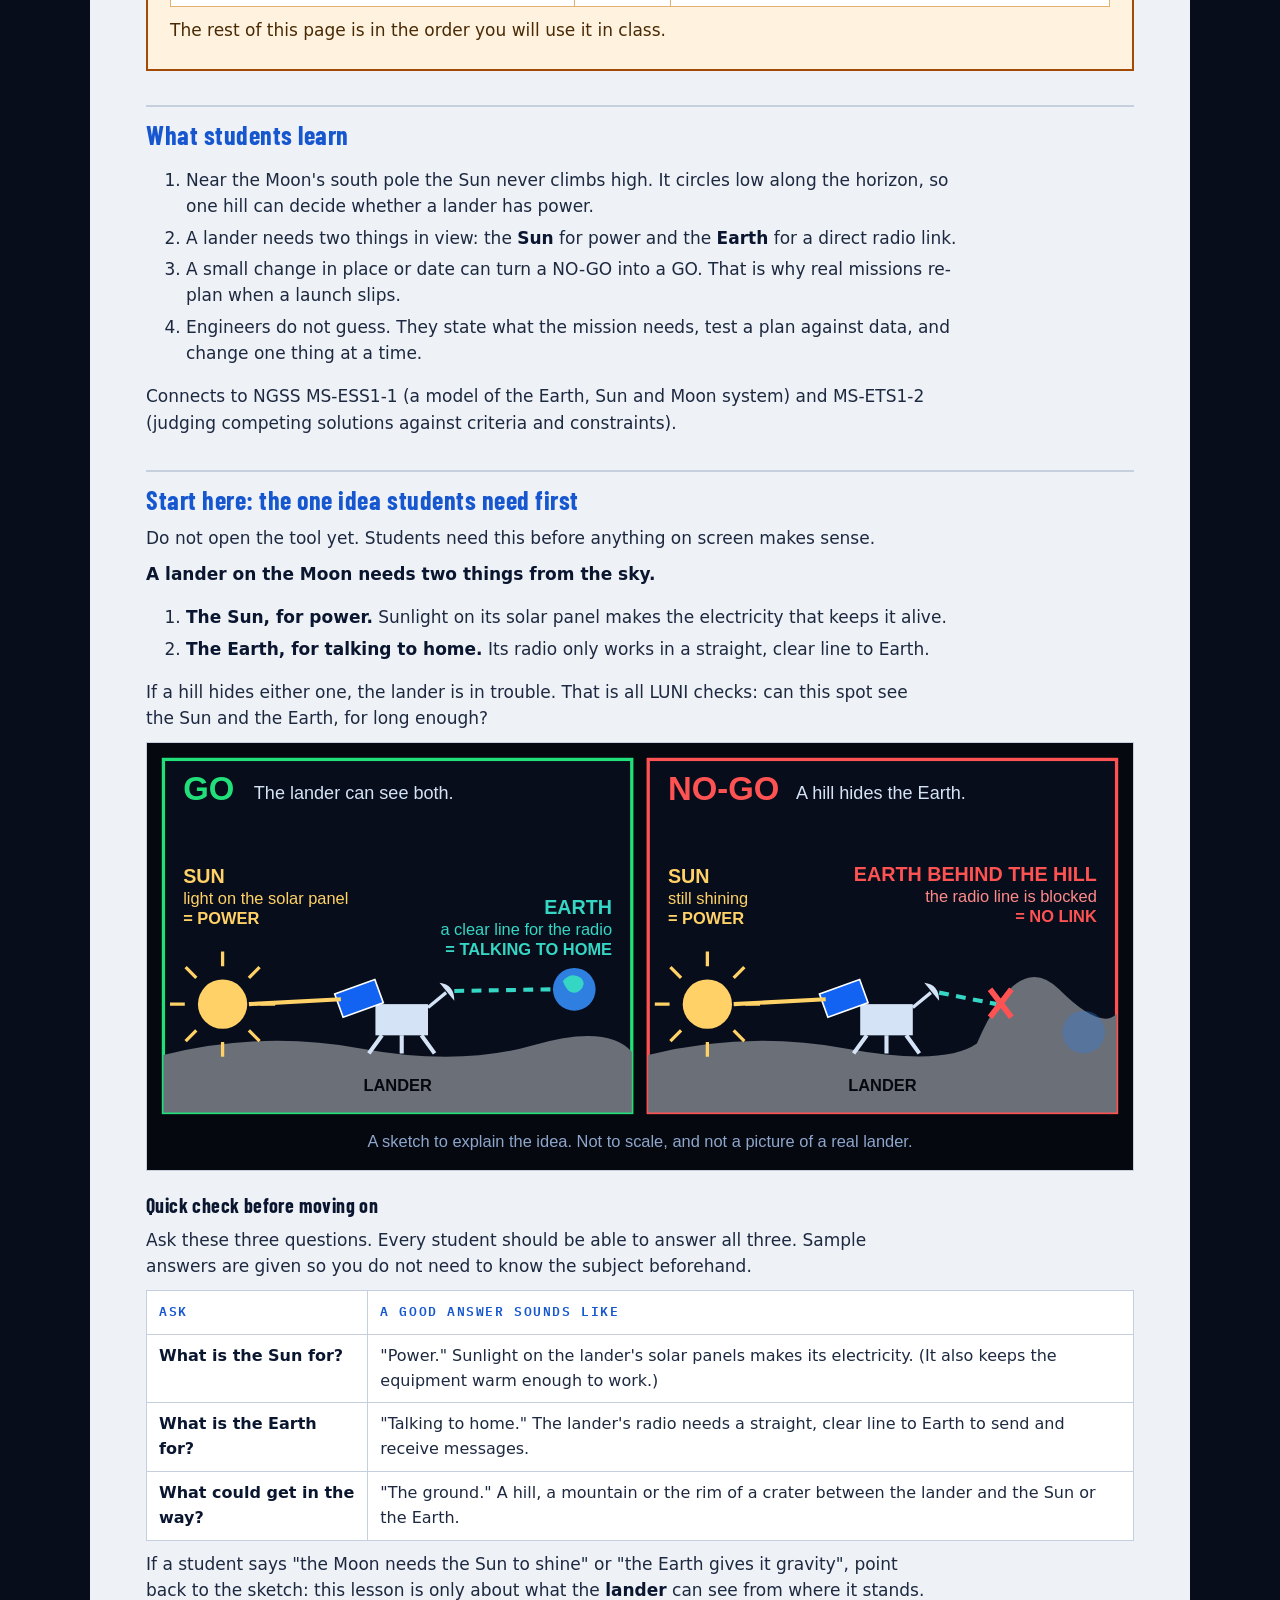
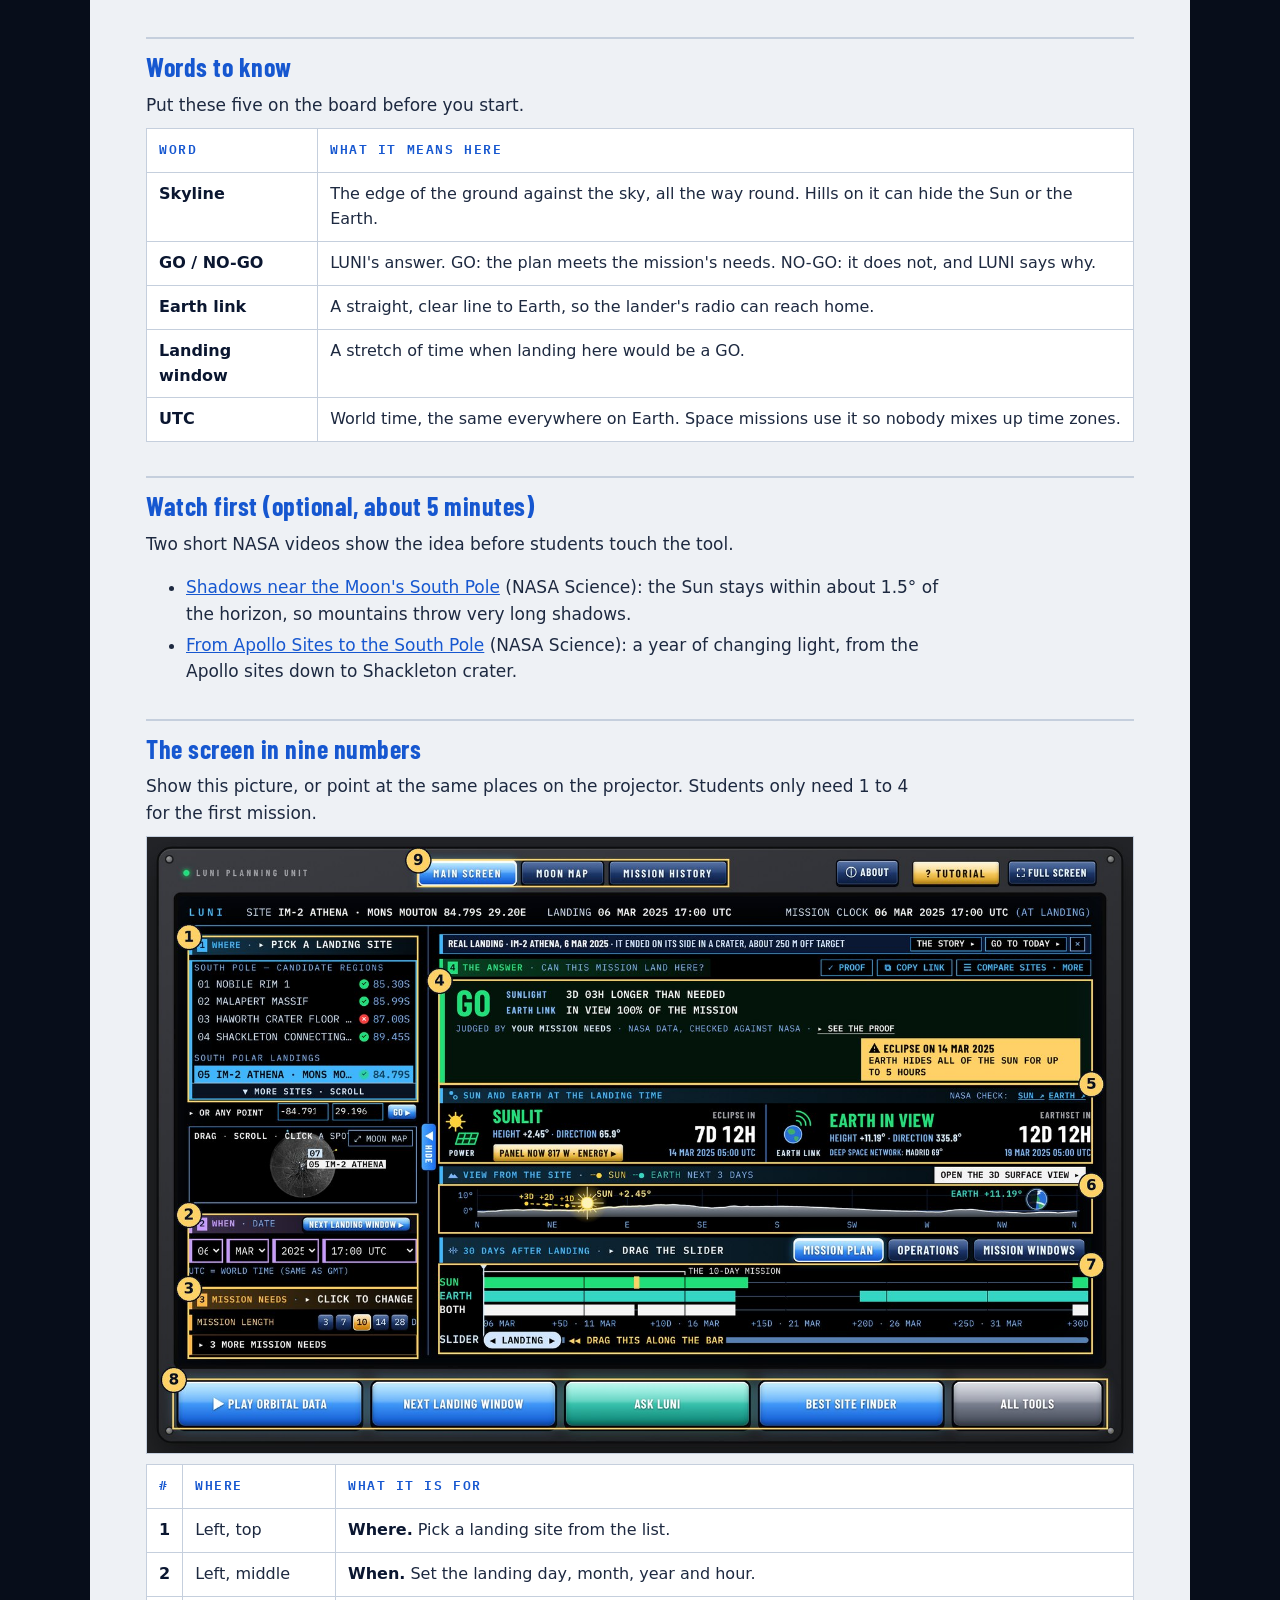
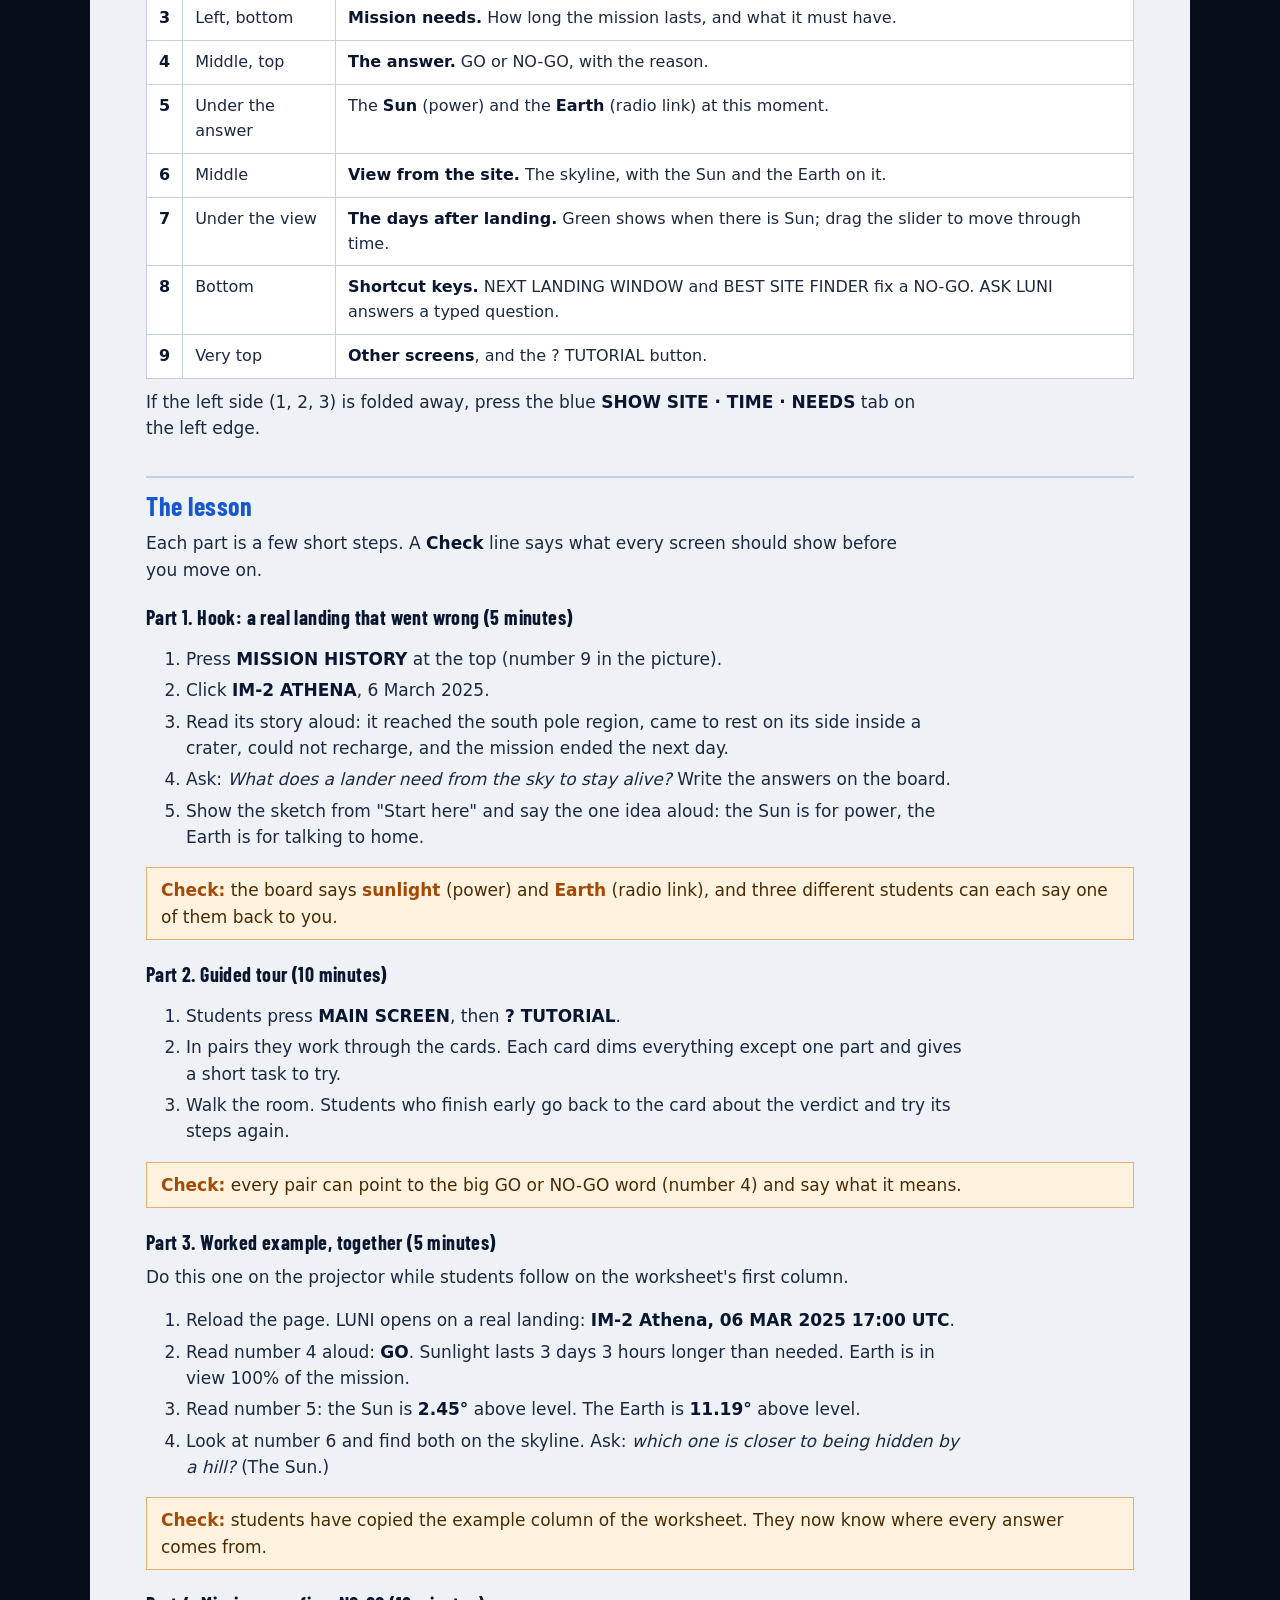
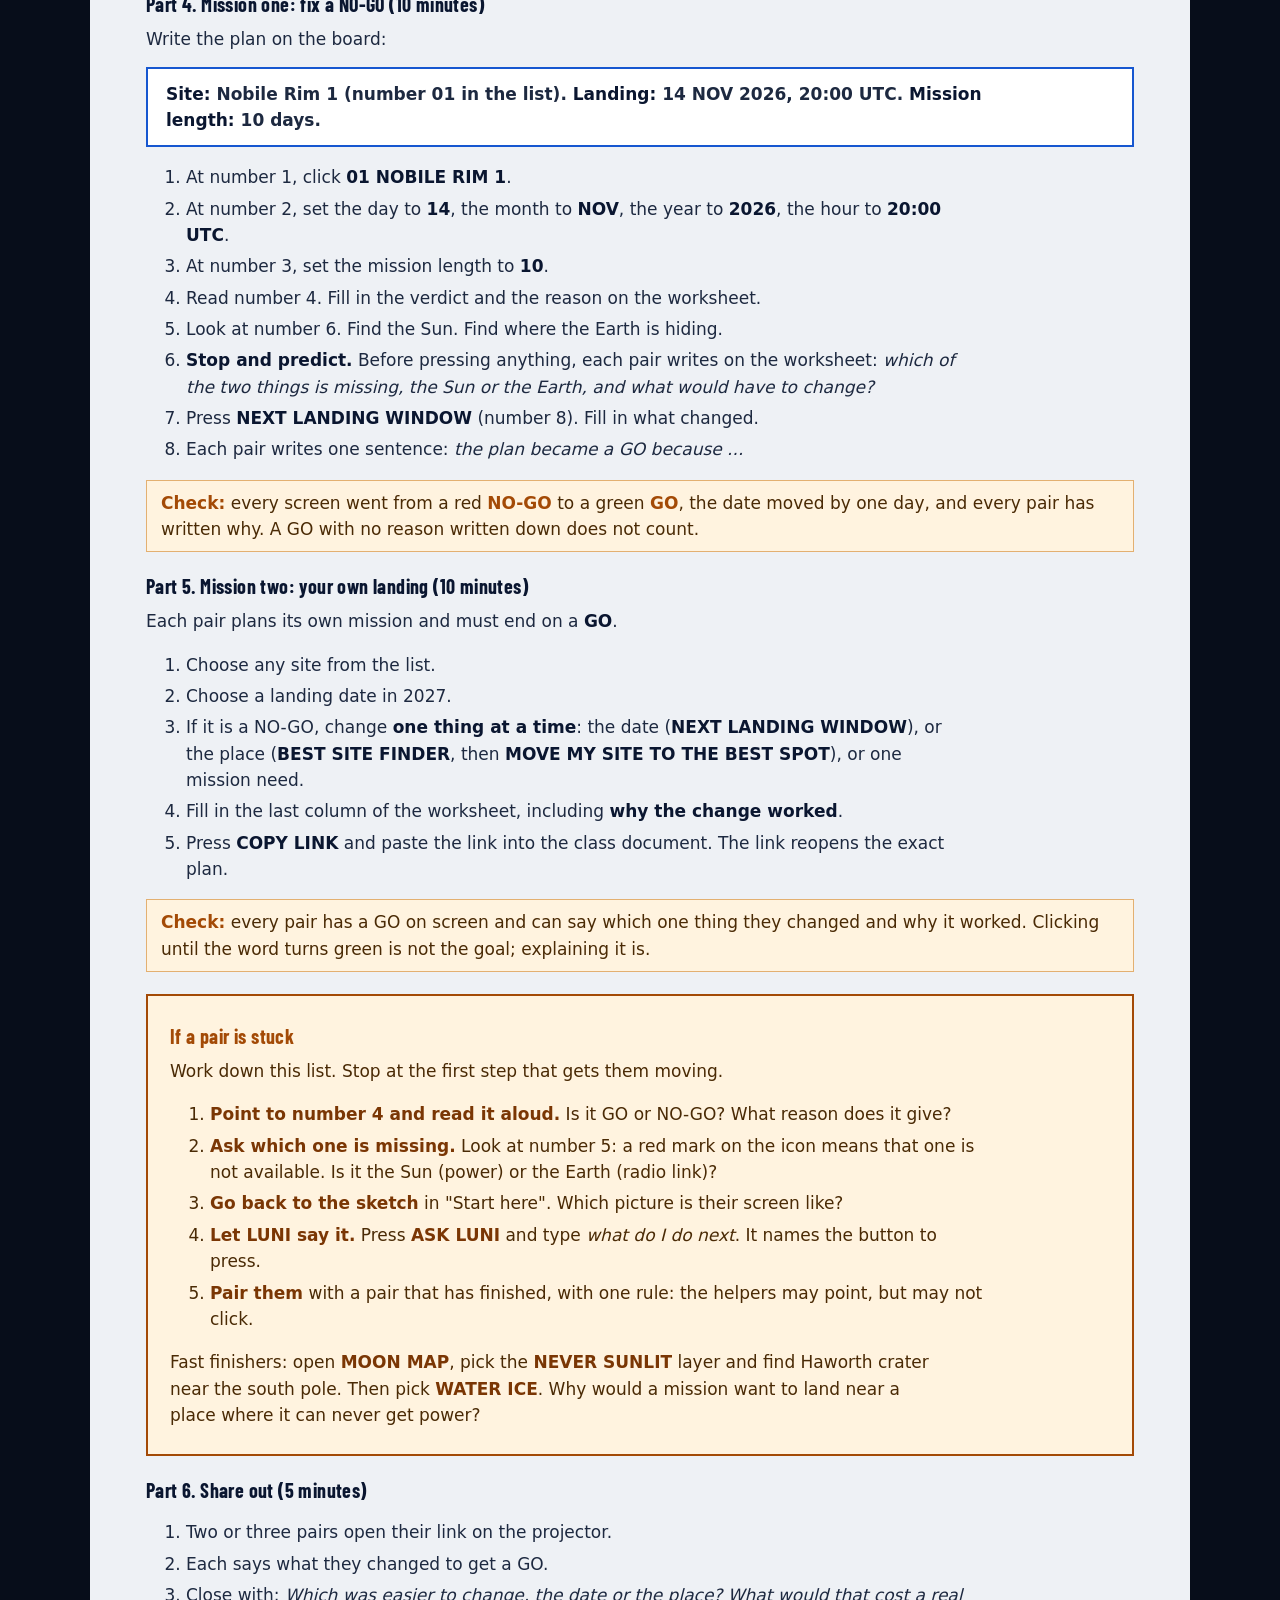
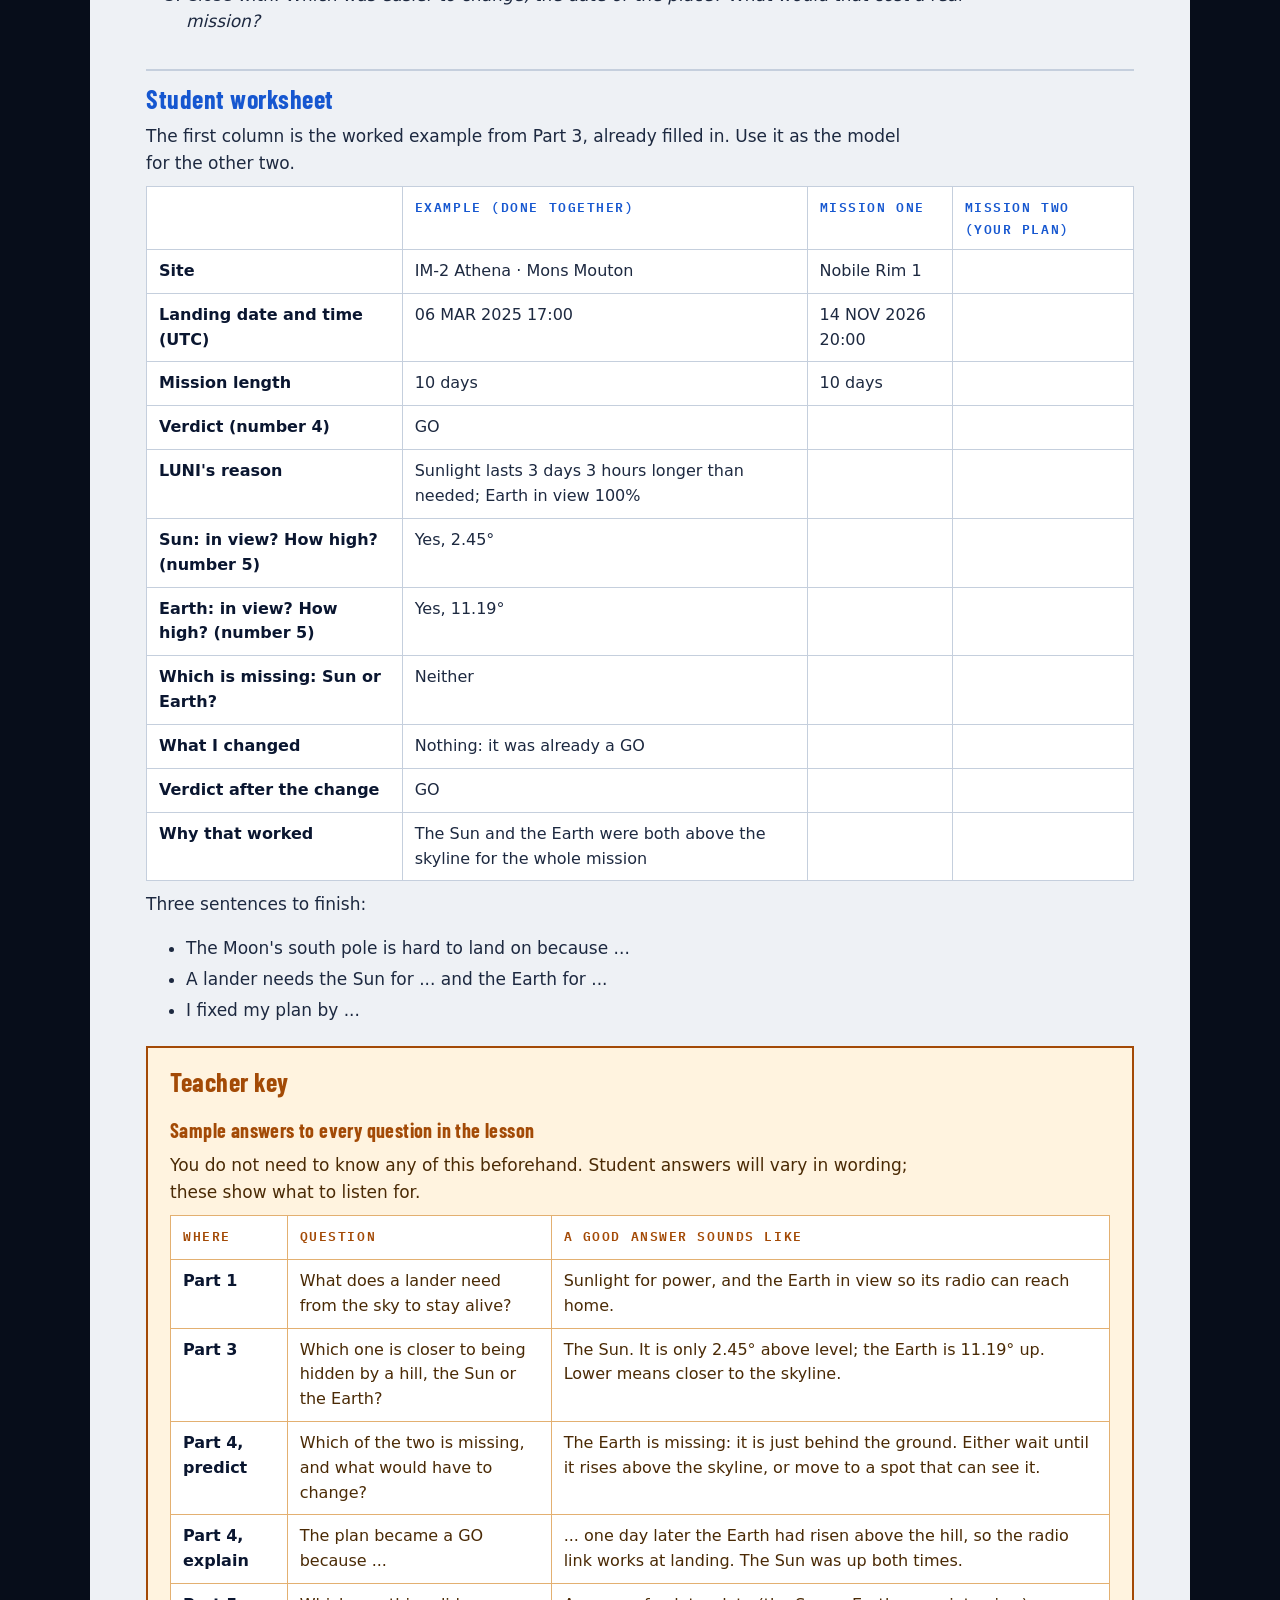
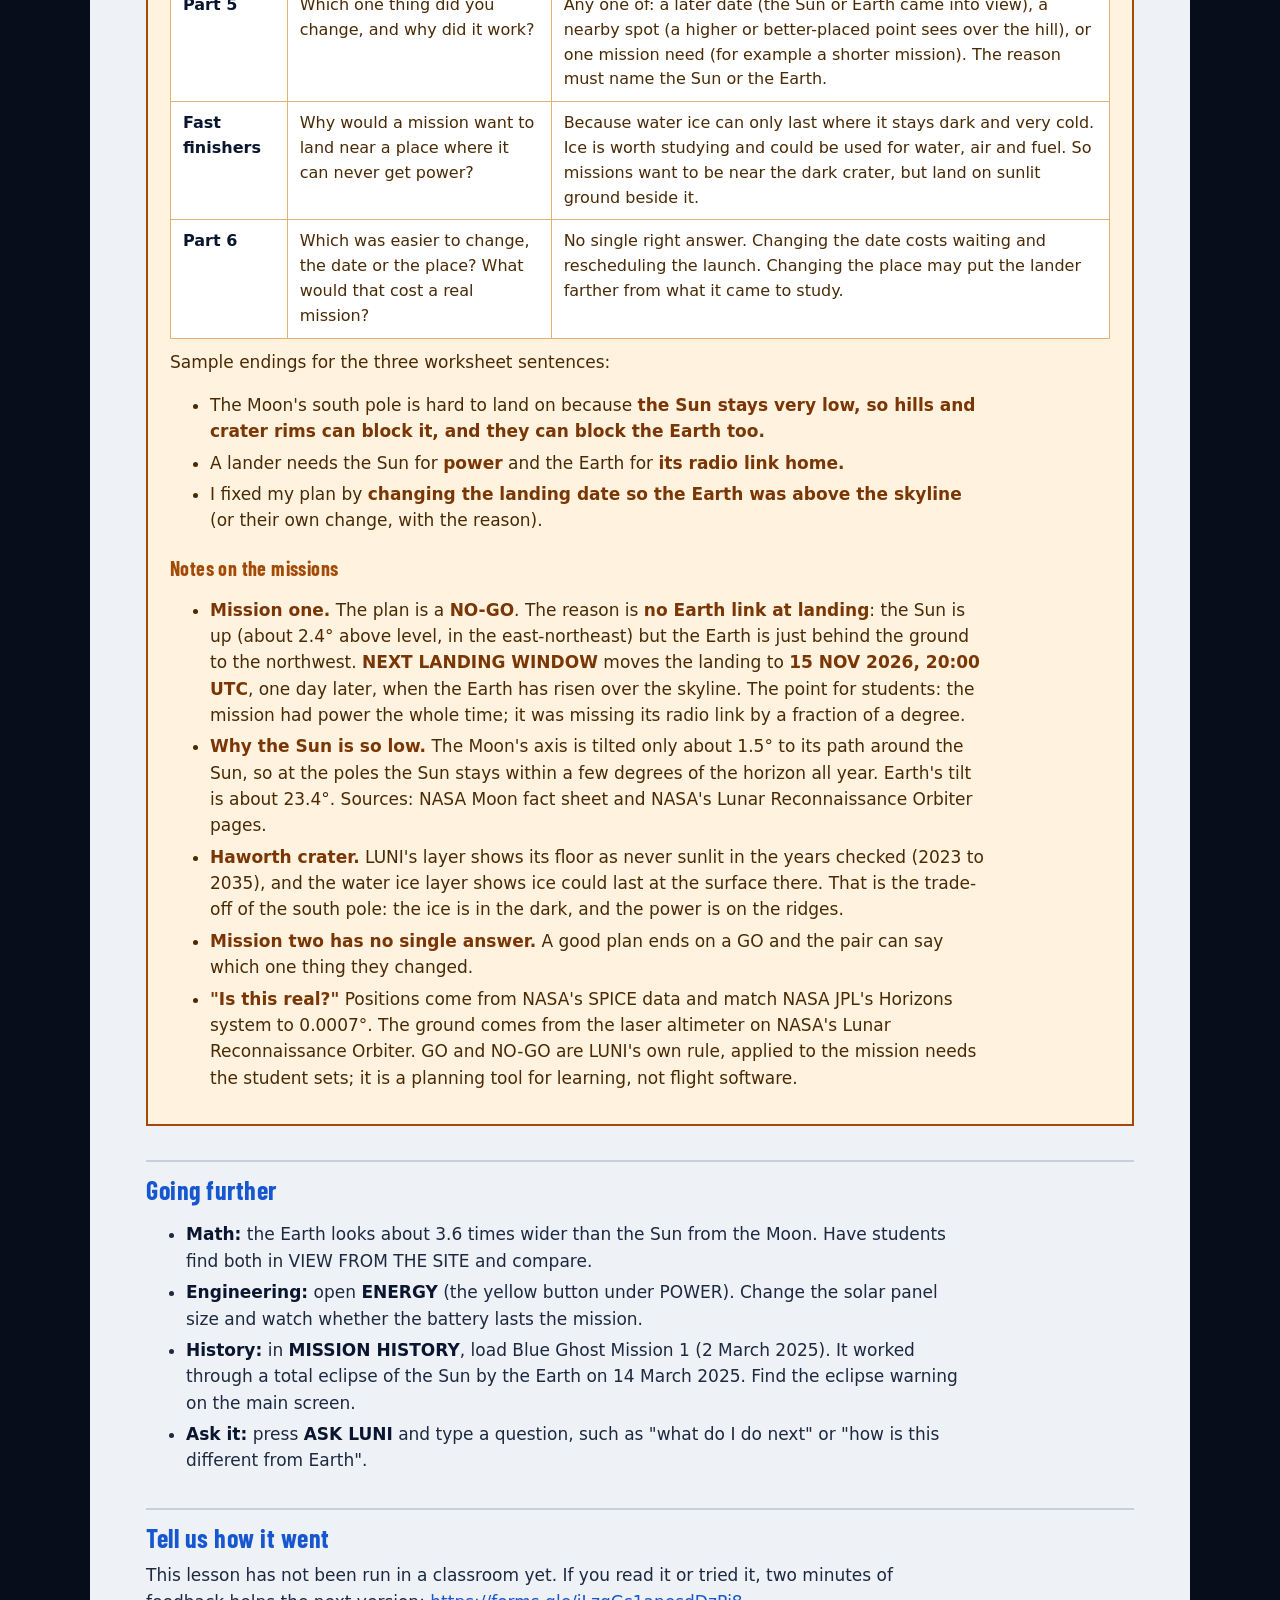
==== commit fca1f534: "Lesson: a note for teachers who do not teach science (not published) Co-Authored-By: Claude Fable 5." ====
--- a/about/index.html
+++ b/about/index.html
@@ -257,6 +257,19 @@
 <div class="teacher"><h4>For the teacher: do these first</h4>
 <p>Everything in this section happens <strong>before students arrive</strong>. It takes about 15 minutes the first time. You do not
 need to know anything about the Moon or about the tool: the sample answers are all in the teacher key at the end.</p>
+<h5>You do not have to be a science teacher</h5>
+<p>This lesson is for any teacher. It is not really about the Moon; it is about making a plan, finding out it does not
+work, working out why, and trying again. That is worth teaching in every subject.</p>
+<ul>
+<li><strong>You are allowed not to know.</strong> When a student asks something you cannot answer, say "I don't know, let's find
+  out", and look at the screen together. That is the lesson working, not the lesson failing.</li>
+<li><strong>A NO-GO is not a wrong answer.</strong> It is the tool telling you something. The best moment in this lesson is the red
+  NO-GO in Part 4, because it gives the class a problem to solve.</li>
+<li><strong>Try it wrong on purpose.</strong> Before class, pick a site and a date at random and see what happens. Then press NEXT
+  LANDING WINDOW. Five minutes of this and you have done everything the students will do.</li>
+<li><strong>Let them see you be curious.</strong> Students notice what you do when you are stuck. Trying,
+  failing, staying curious and going back for another try is the skill here; the Moon is only where it happens.</li>
+</ul>
 <h5>The day before</h5>
 <ul>
 <li class="chk"><span aria-hidden="true">☐</span> <strong>Try the link on a student device</strong>, not only your own: <a href="https://galileoleosolis.github.io/LUNI/">https://galileoleosolis.github.io/LUNI/</a>. If it does
@@ -728,7 +741,7 @@
 with a labeled sketch; smaller steps with a check after each part; a numbered picture of the screen; a filled-in
 example on the worksheet; a list for pairs who are stuck; students must write why their plan became a GO; and
 sample answers for every question, so a teacher does not need to know the subject beforehand; and everything the
-teacher does before class moved to the top as a checklist.</p>
+teacher does before class moved to the top as a checklist, with a note for teachers who do not teach science.</p>
 <p>Made by team Mystic Research for the NASA Space Apps Challenge 2026. Free to use and adapt in any classroom.</p>
   </article>
   <div id="lesson-end"></div>
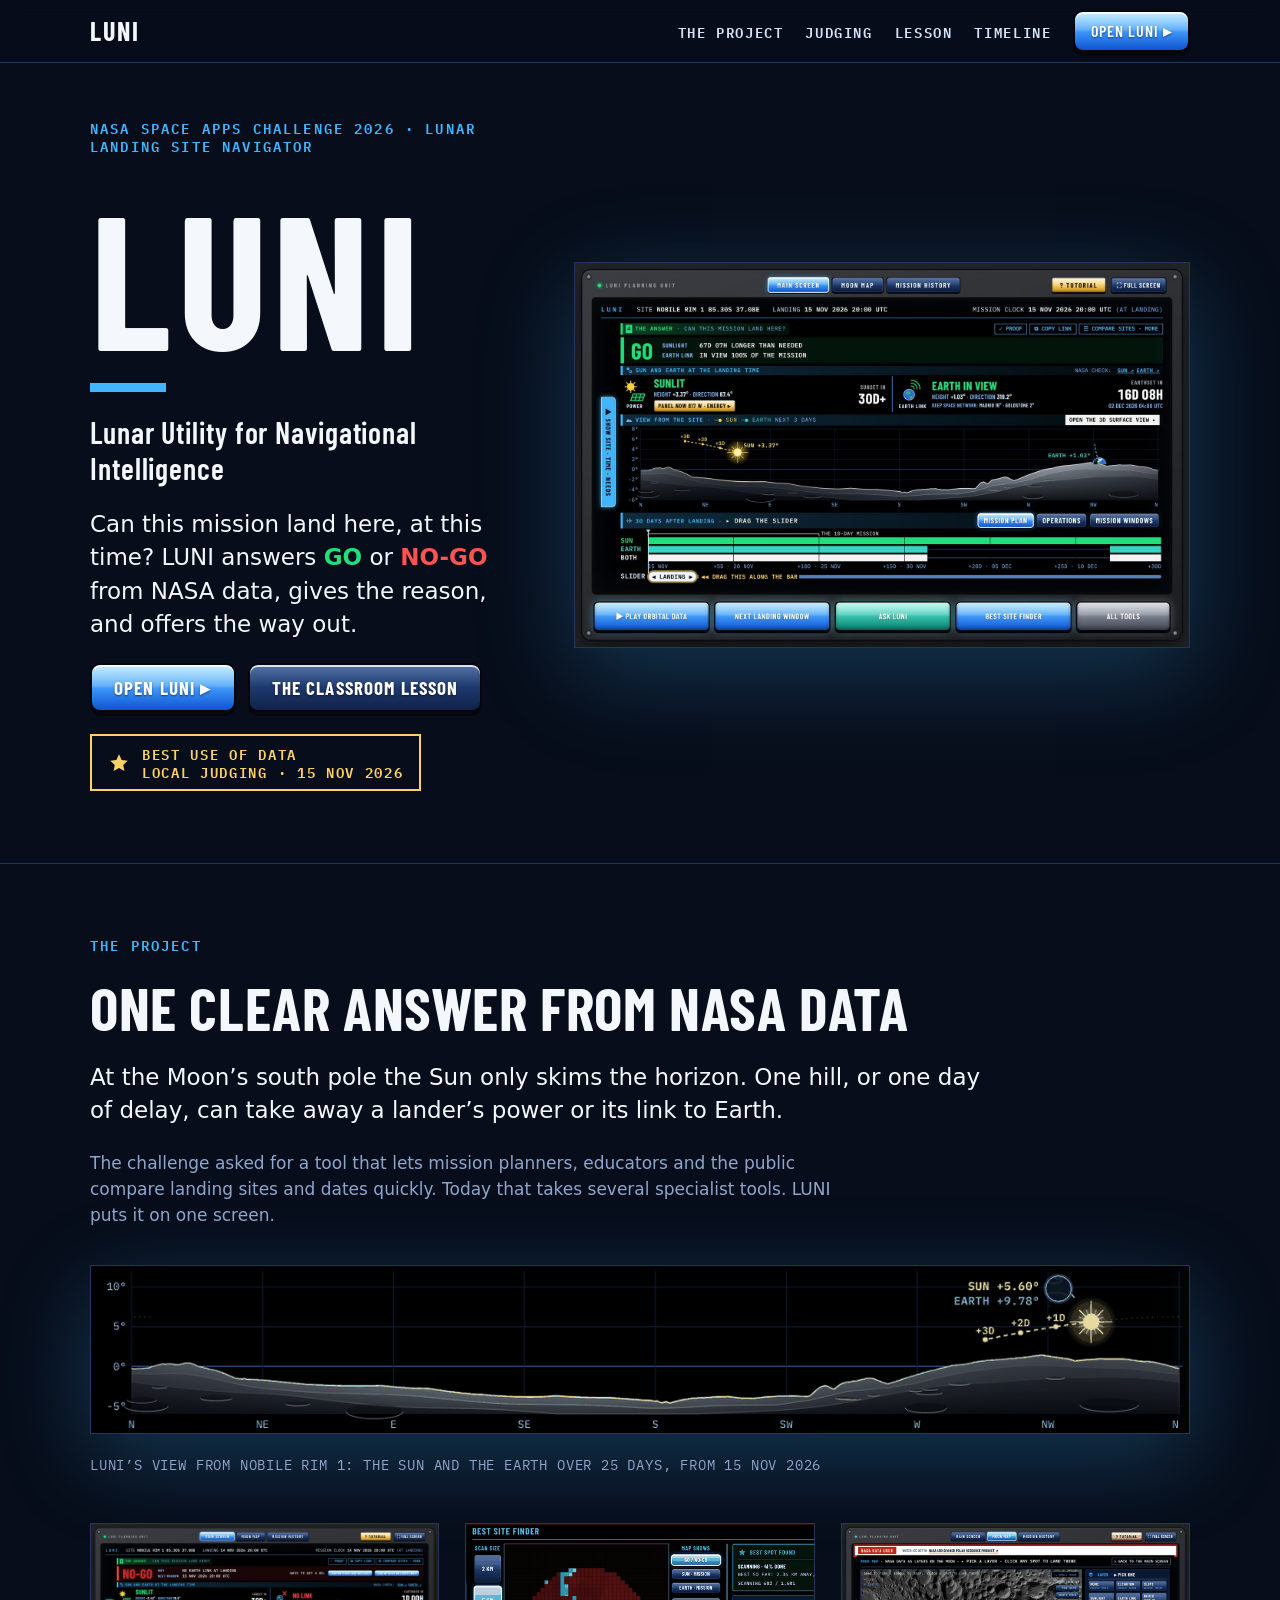
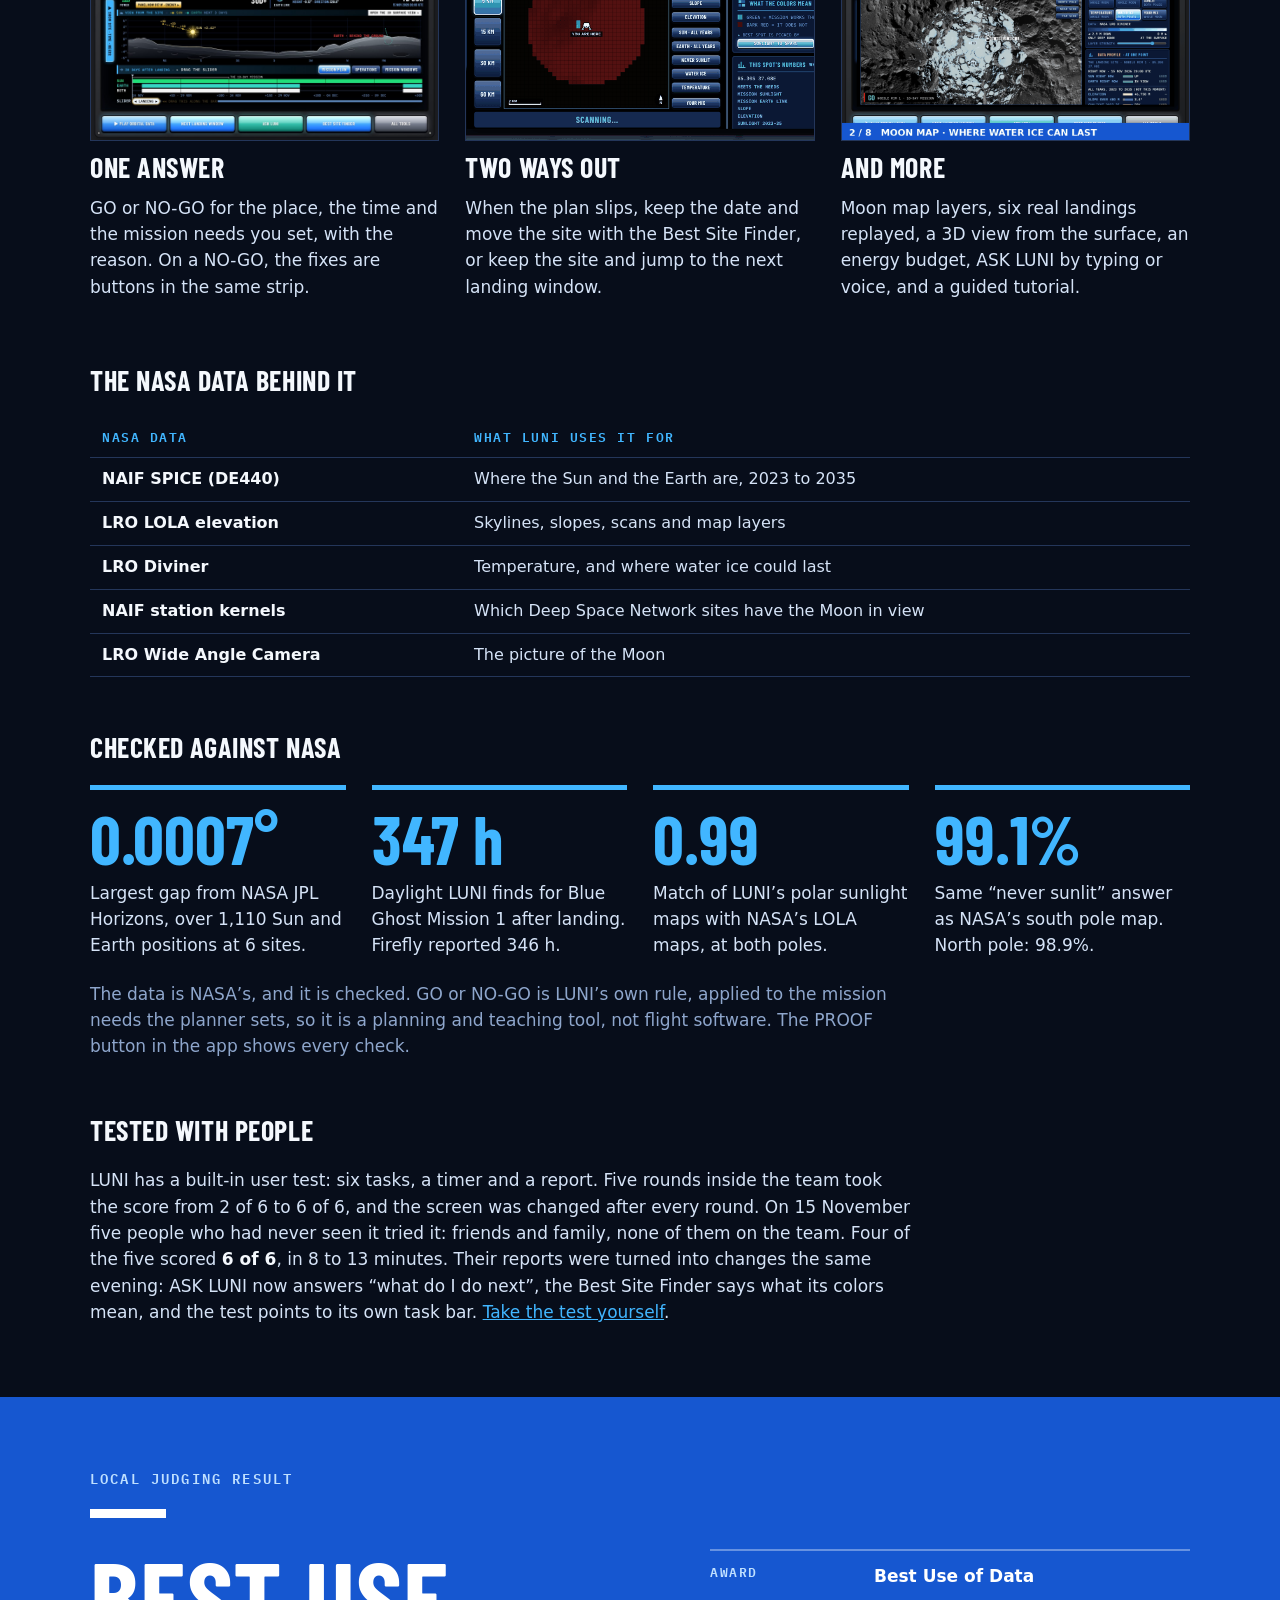
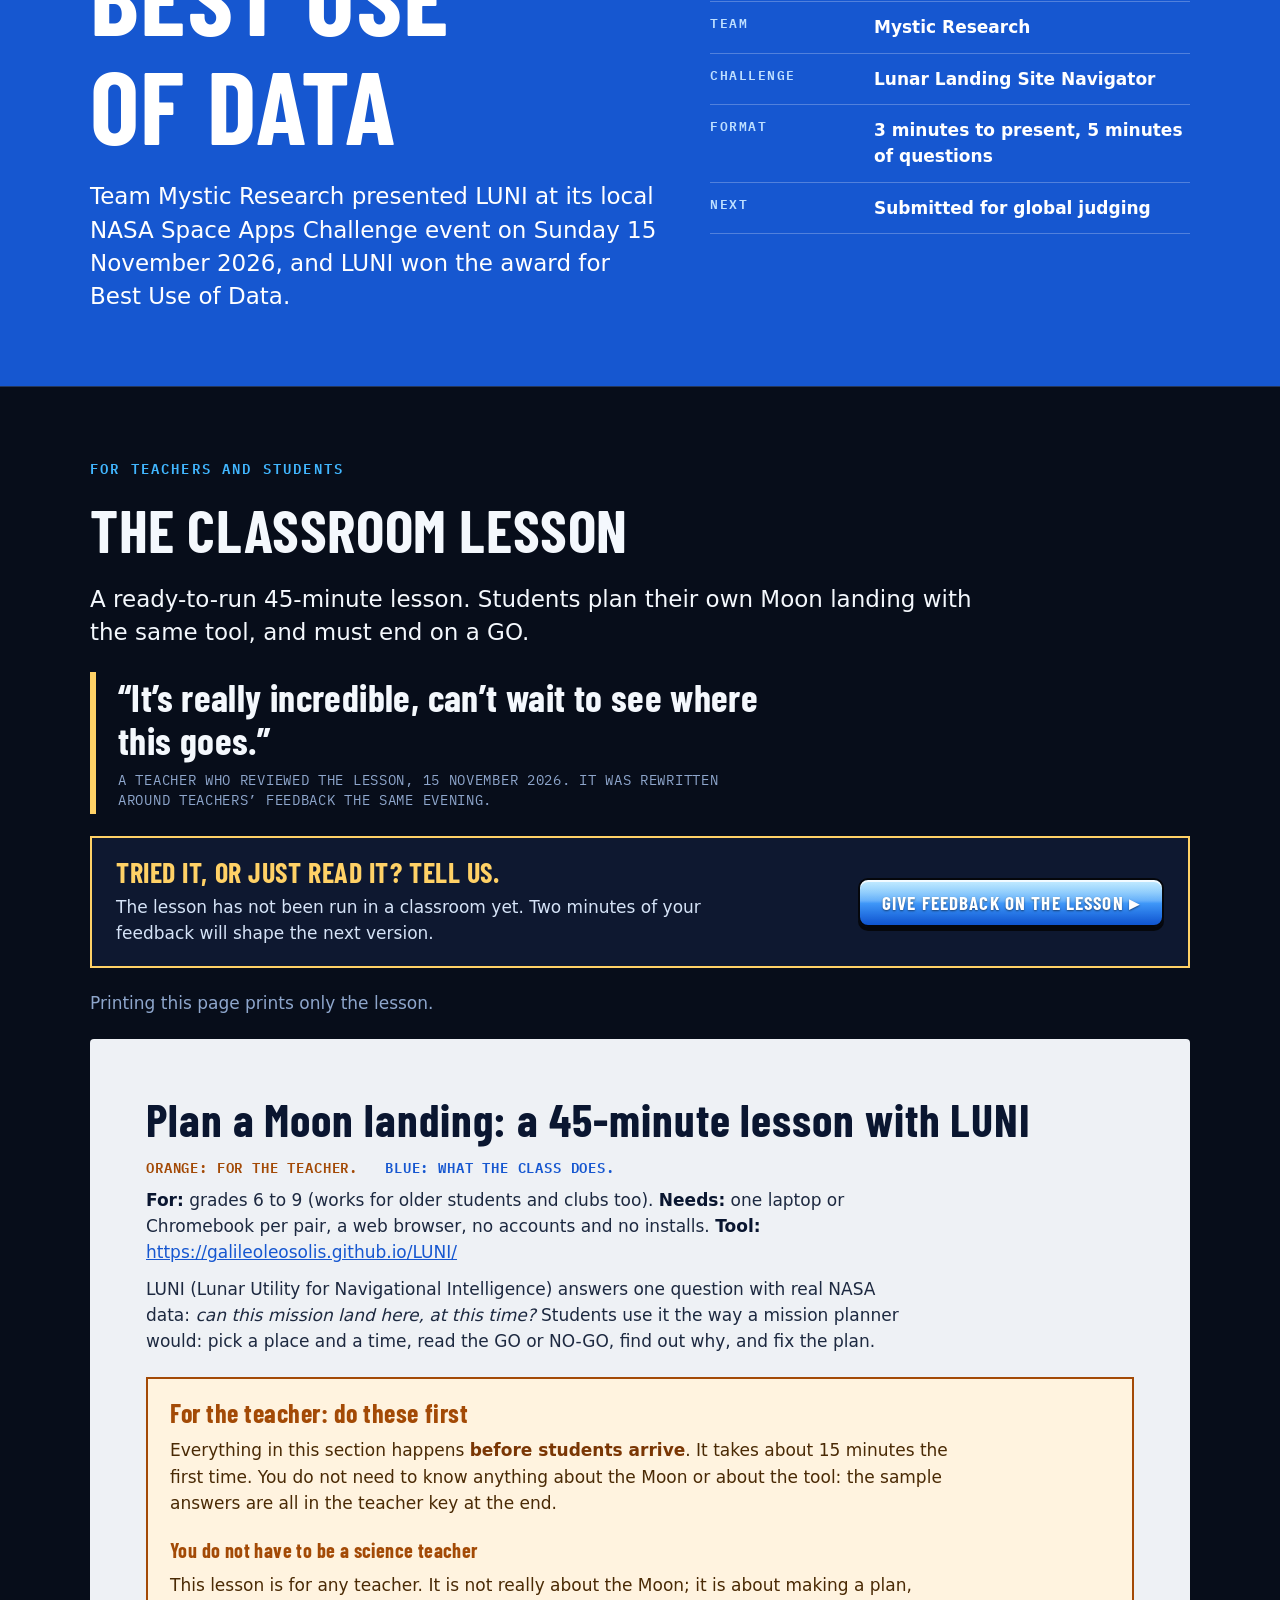
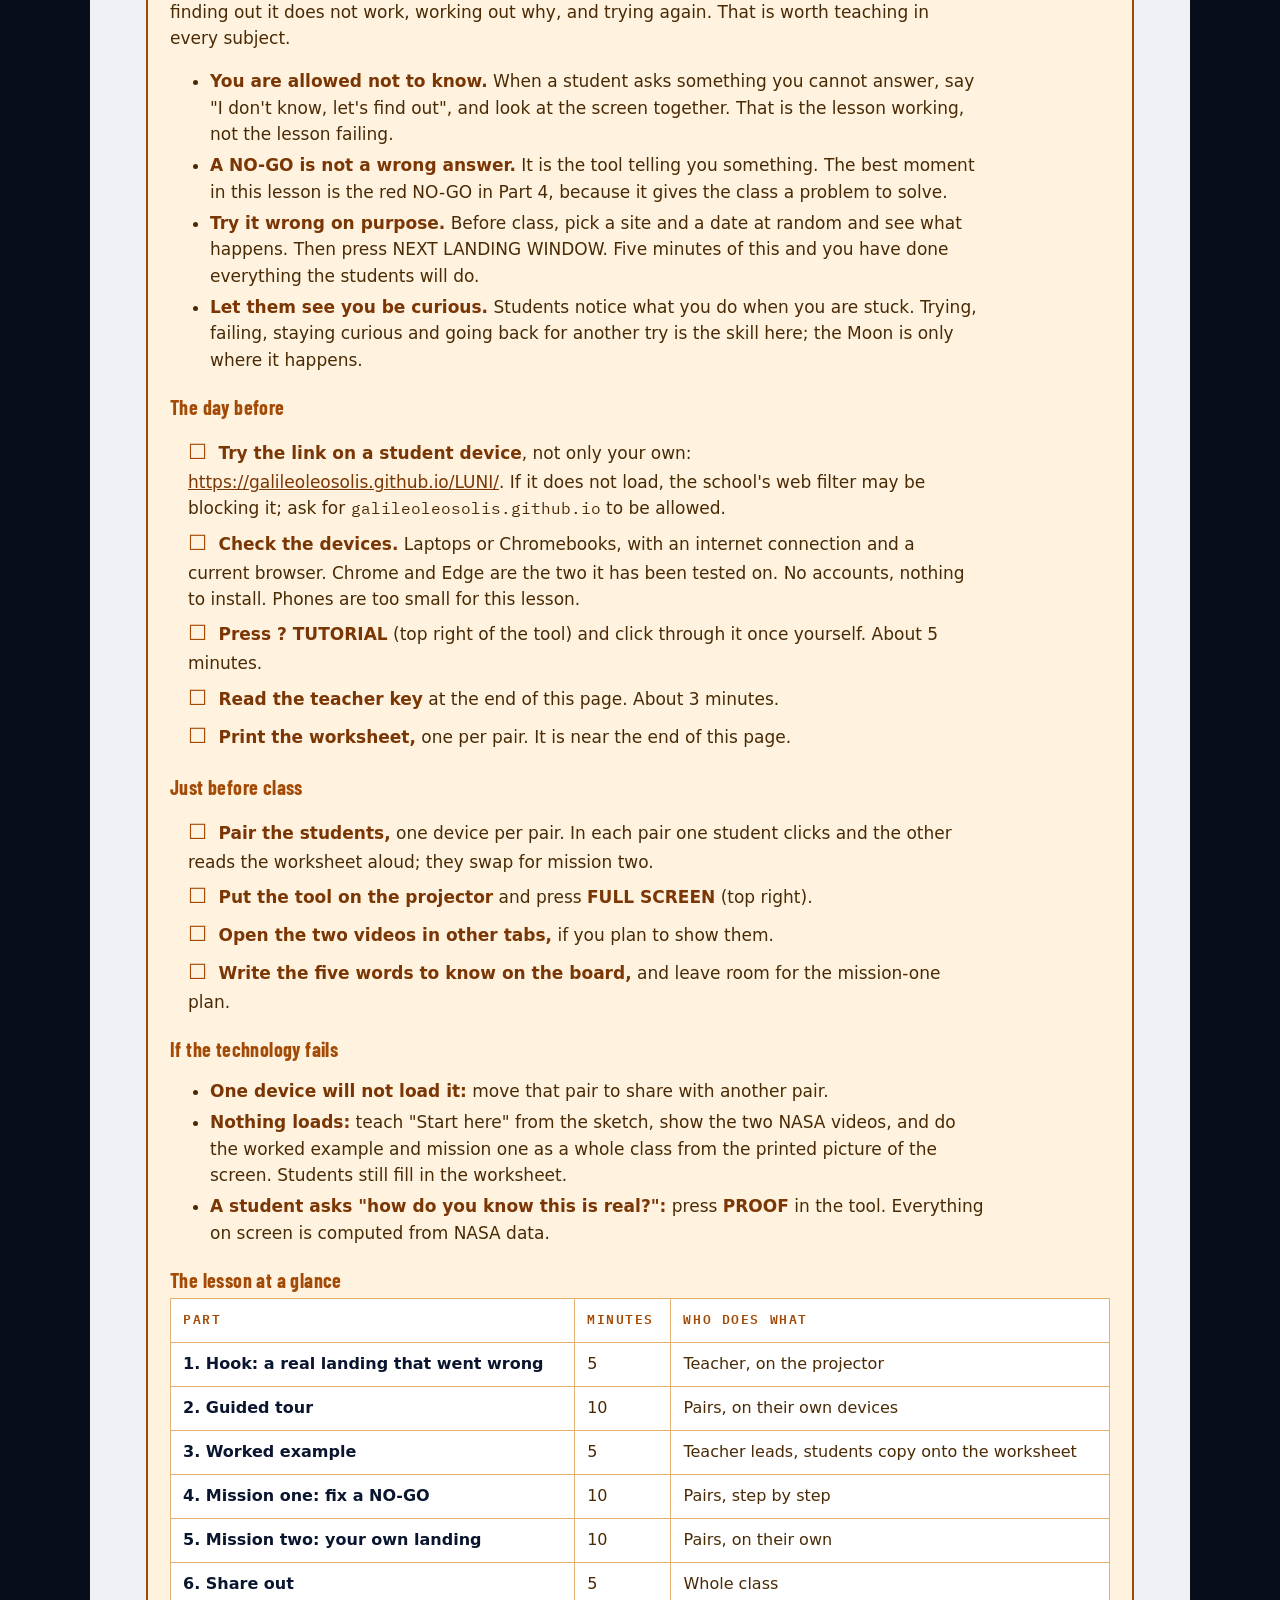
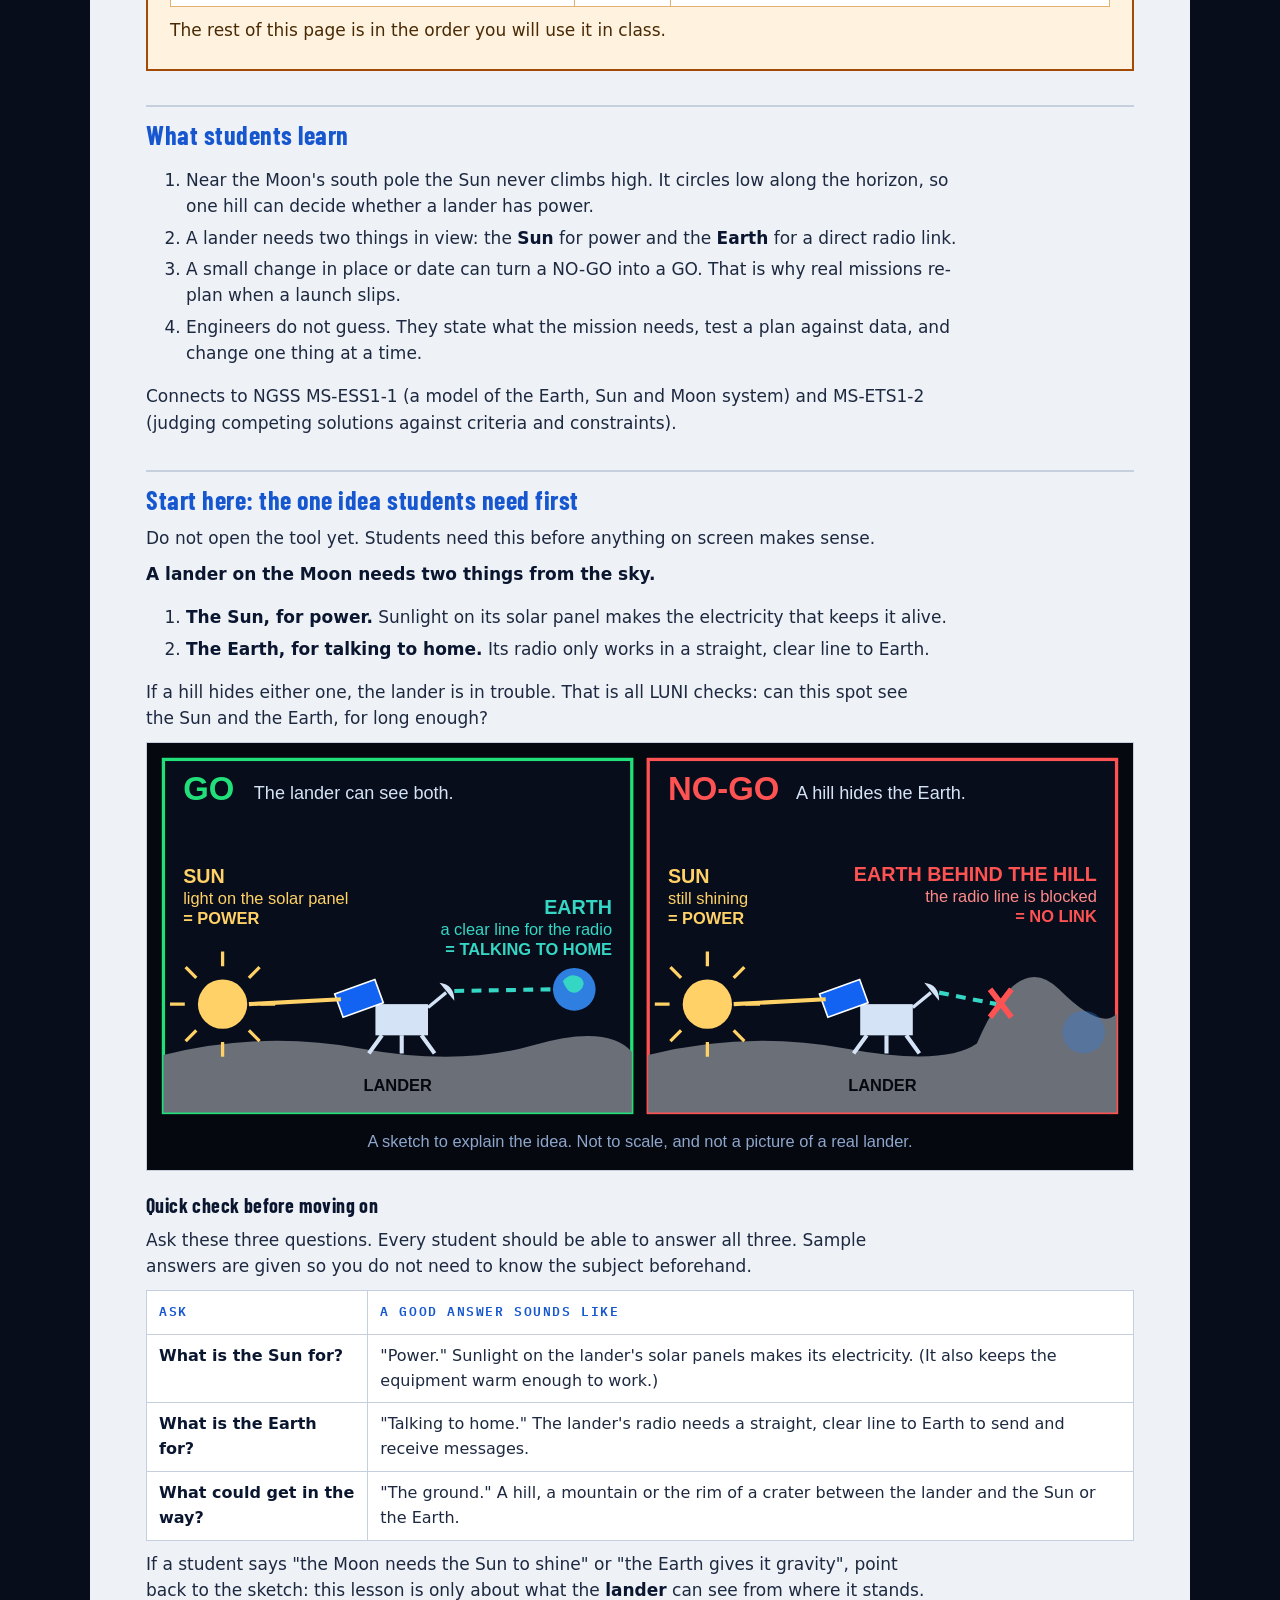
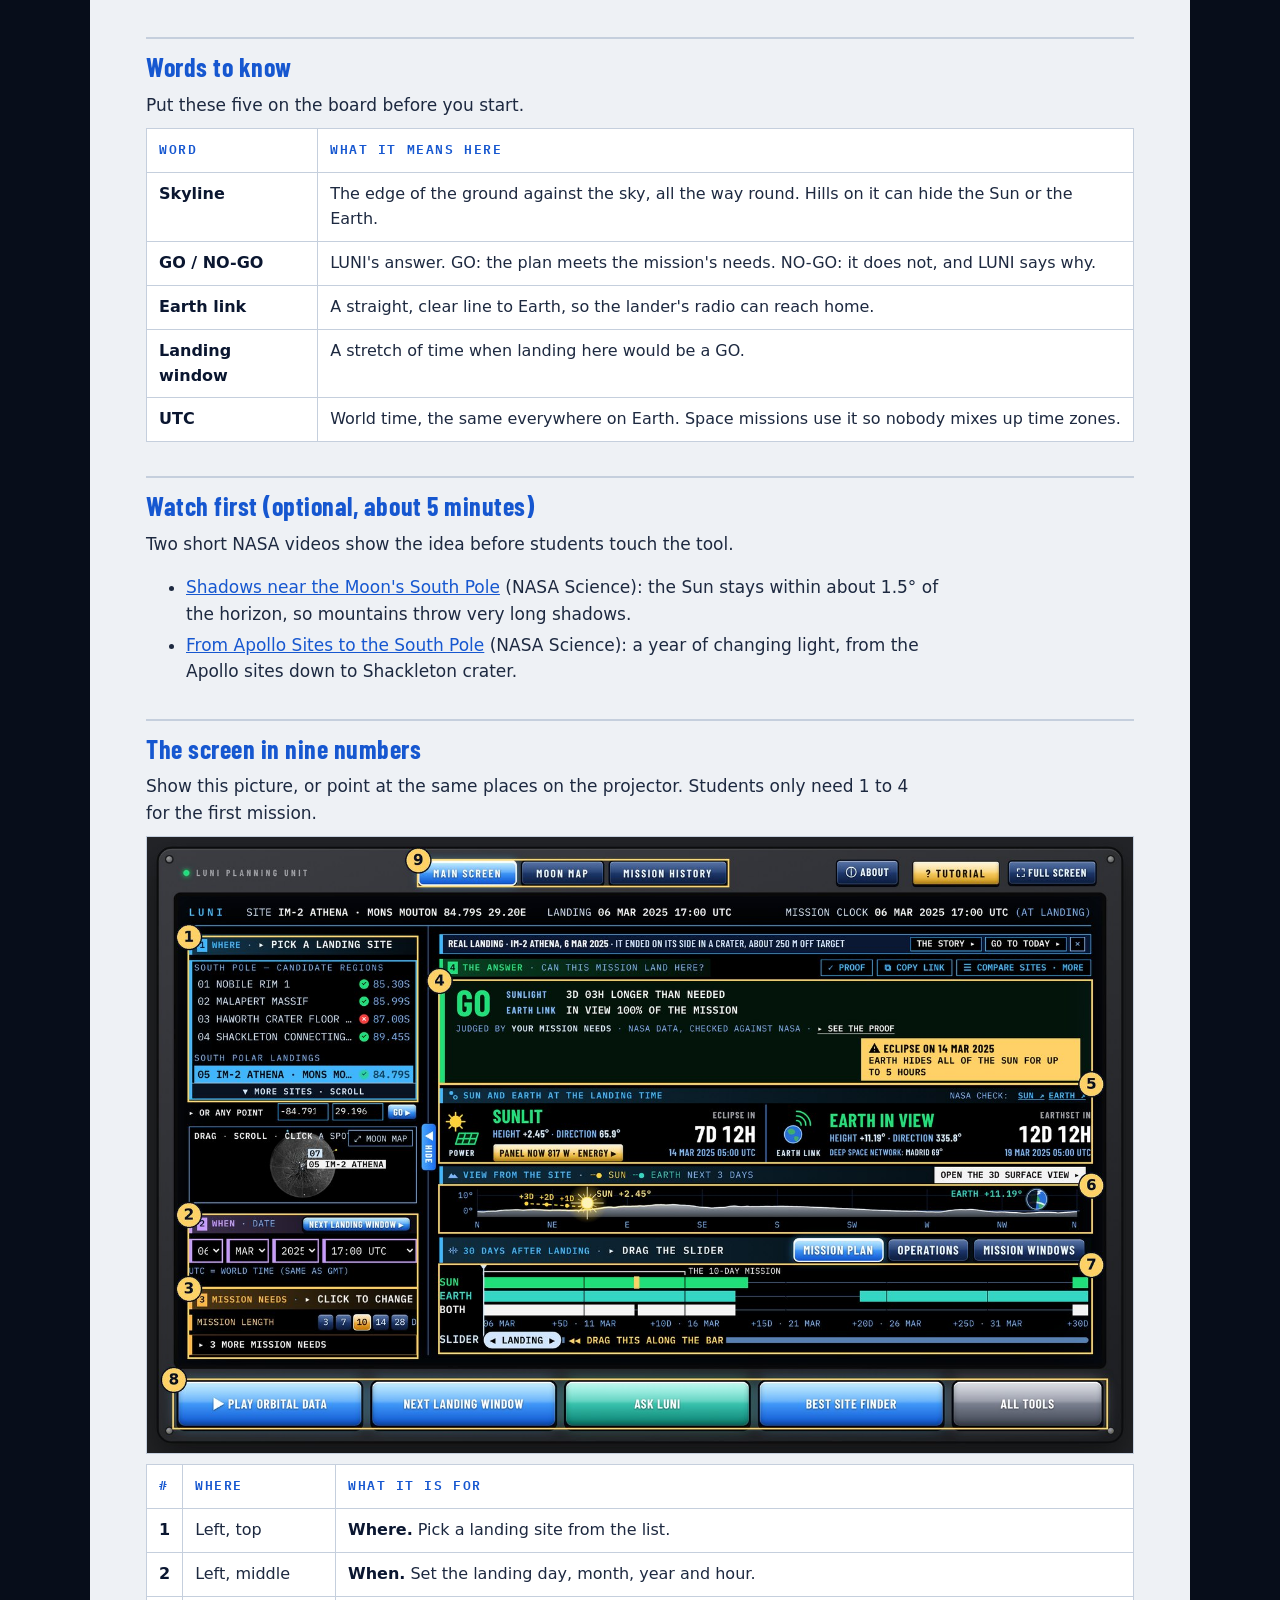
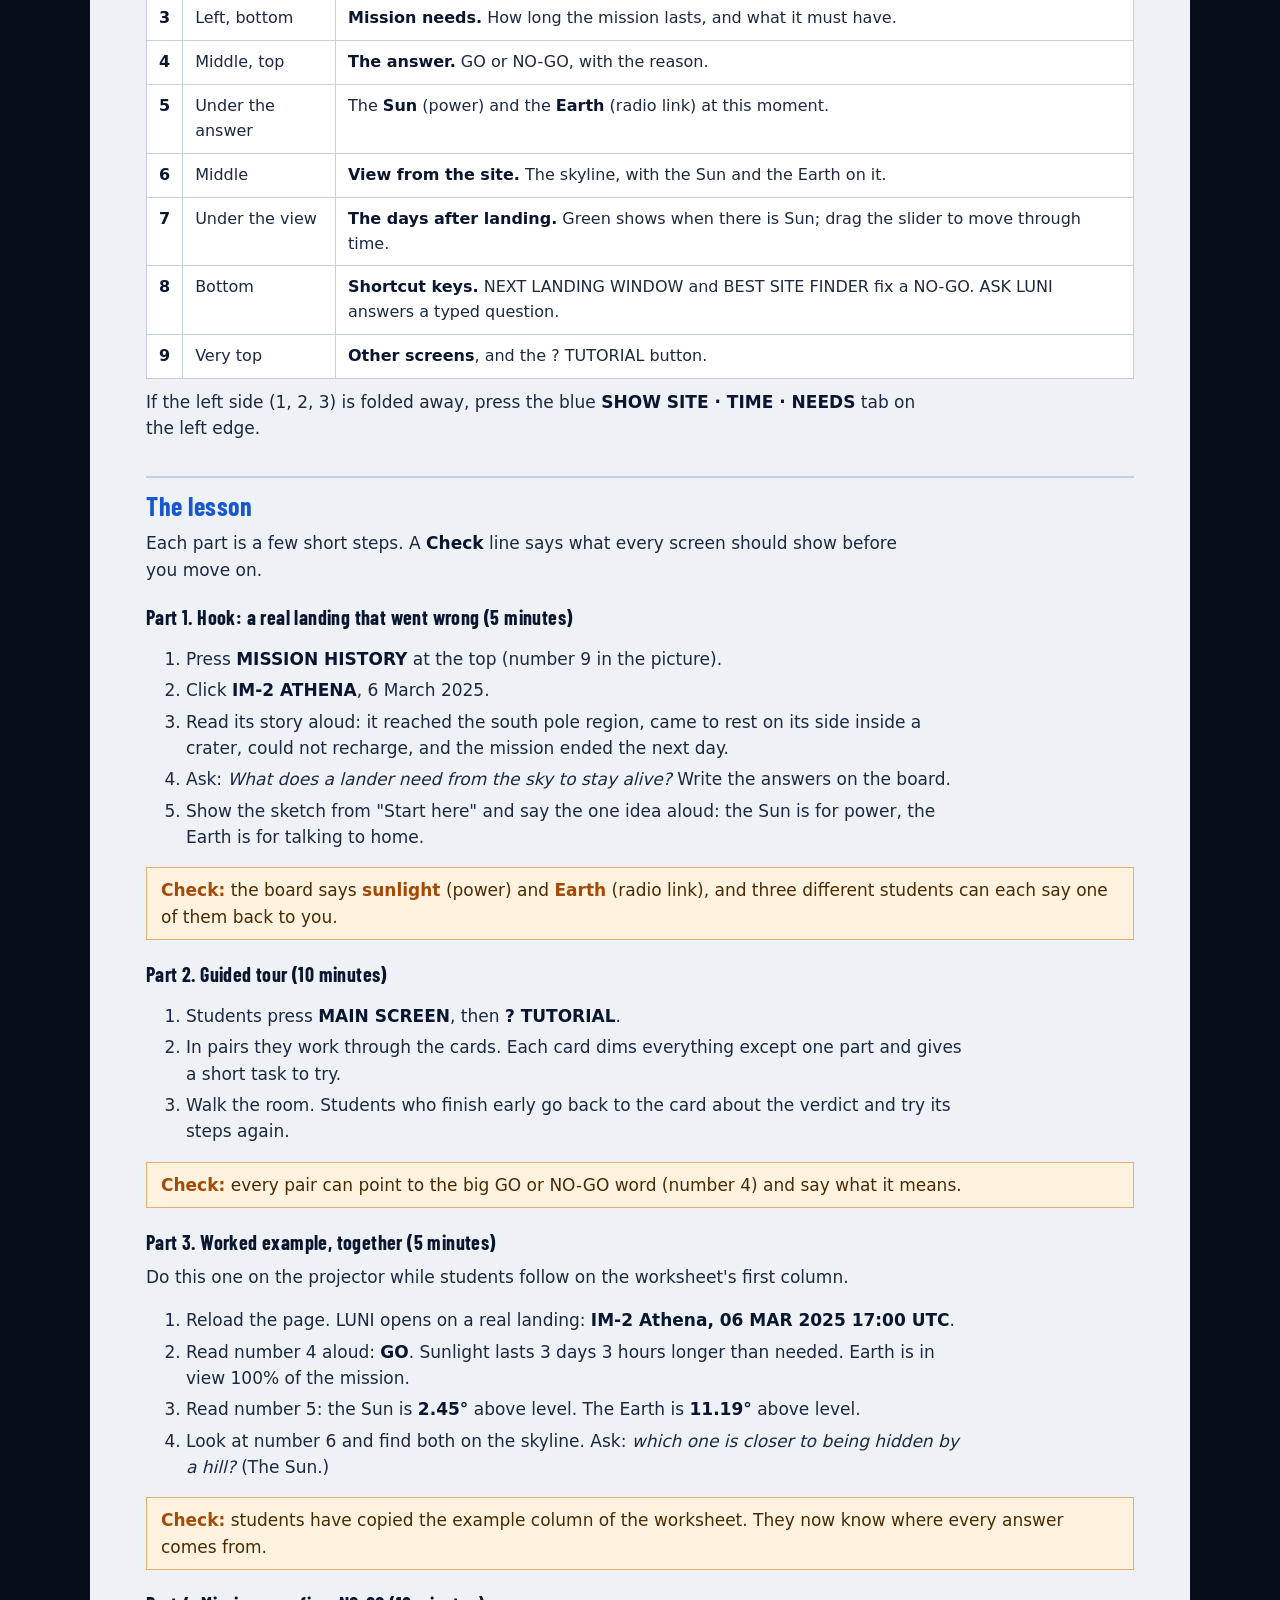
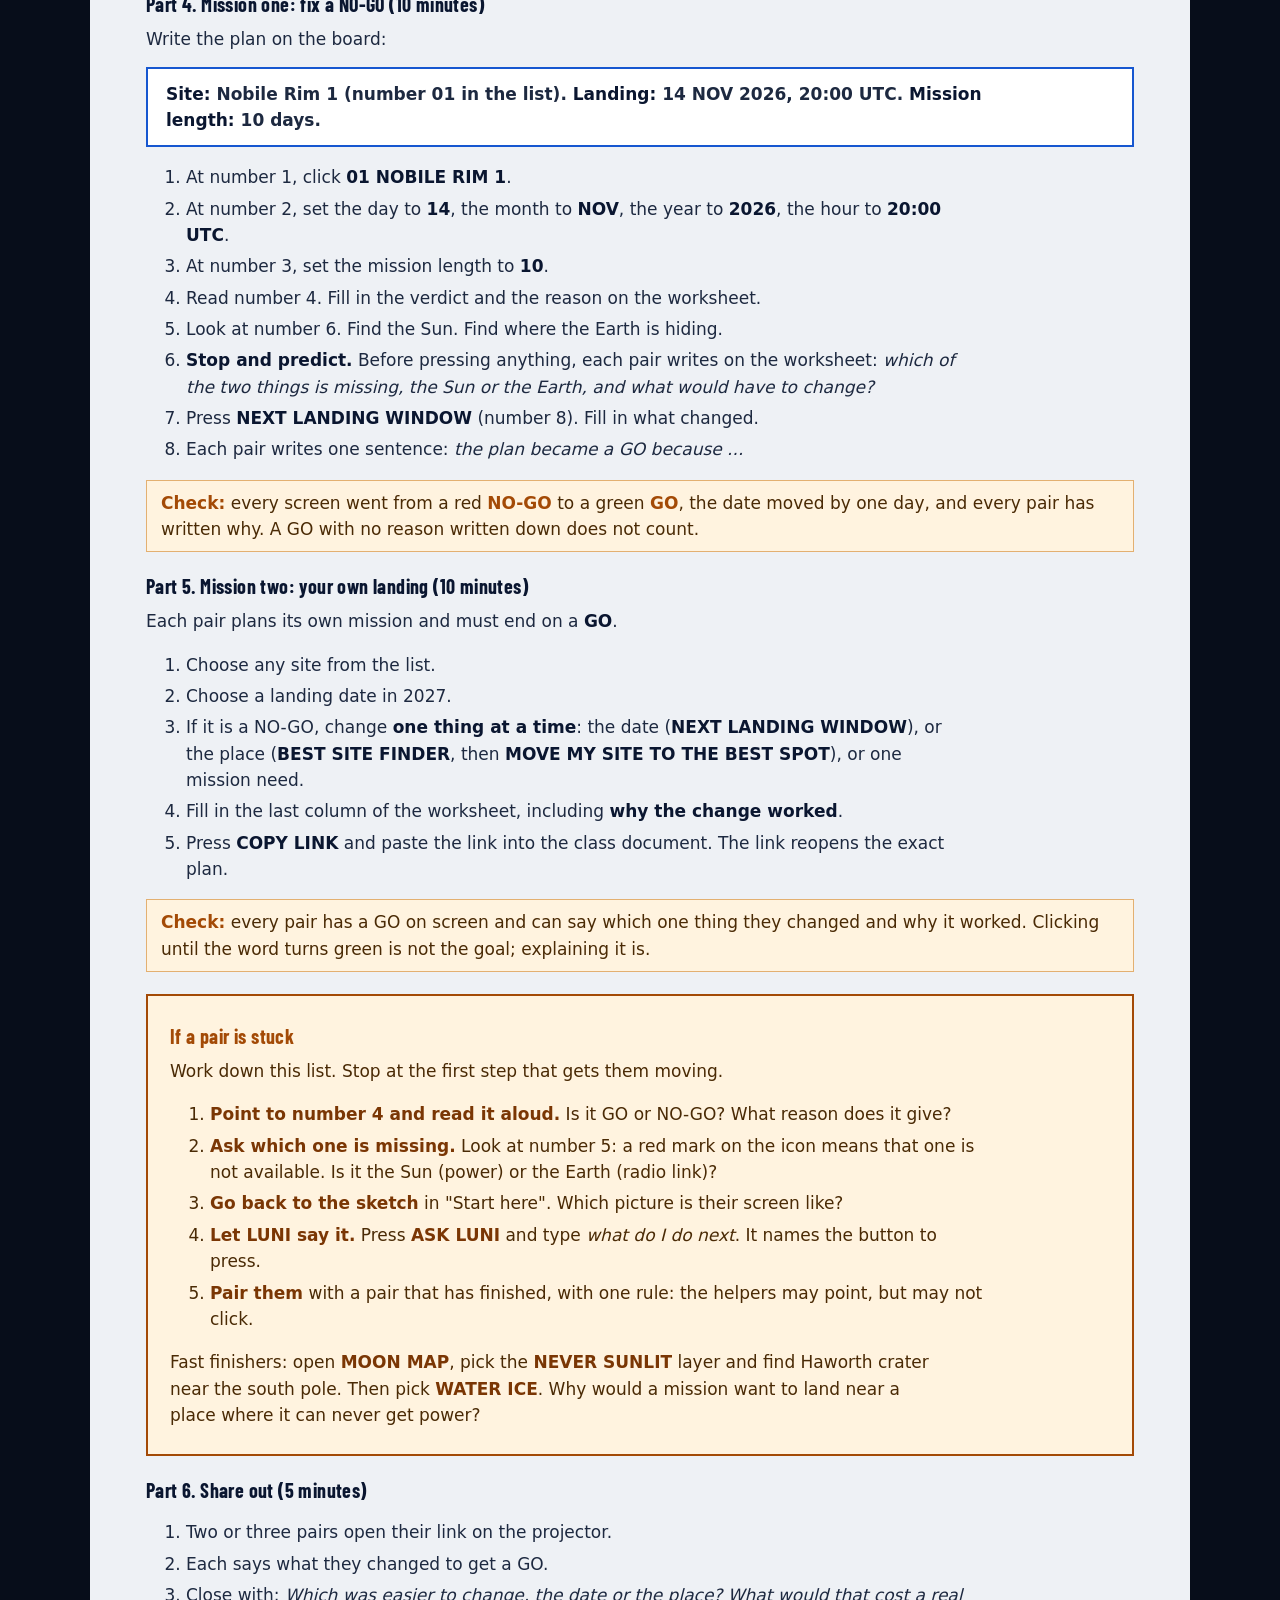
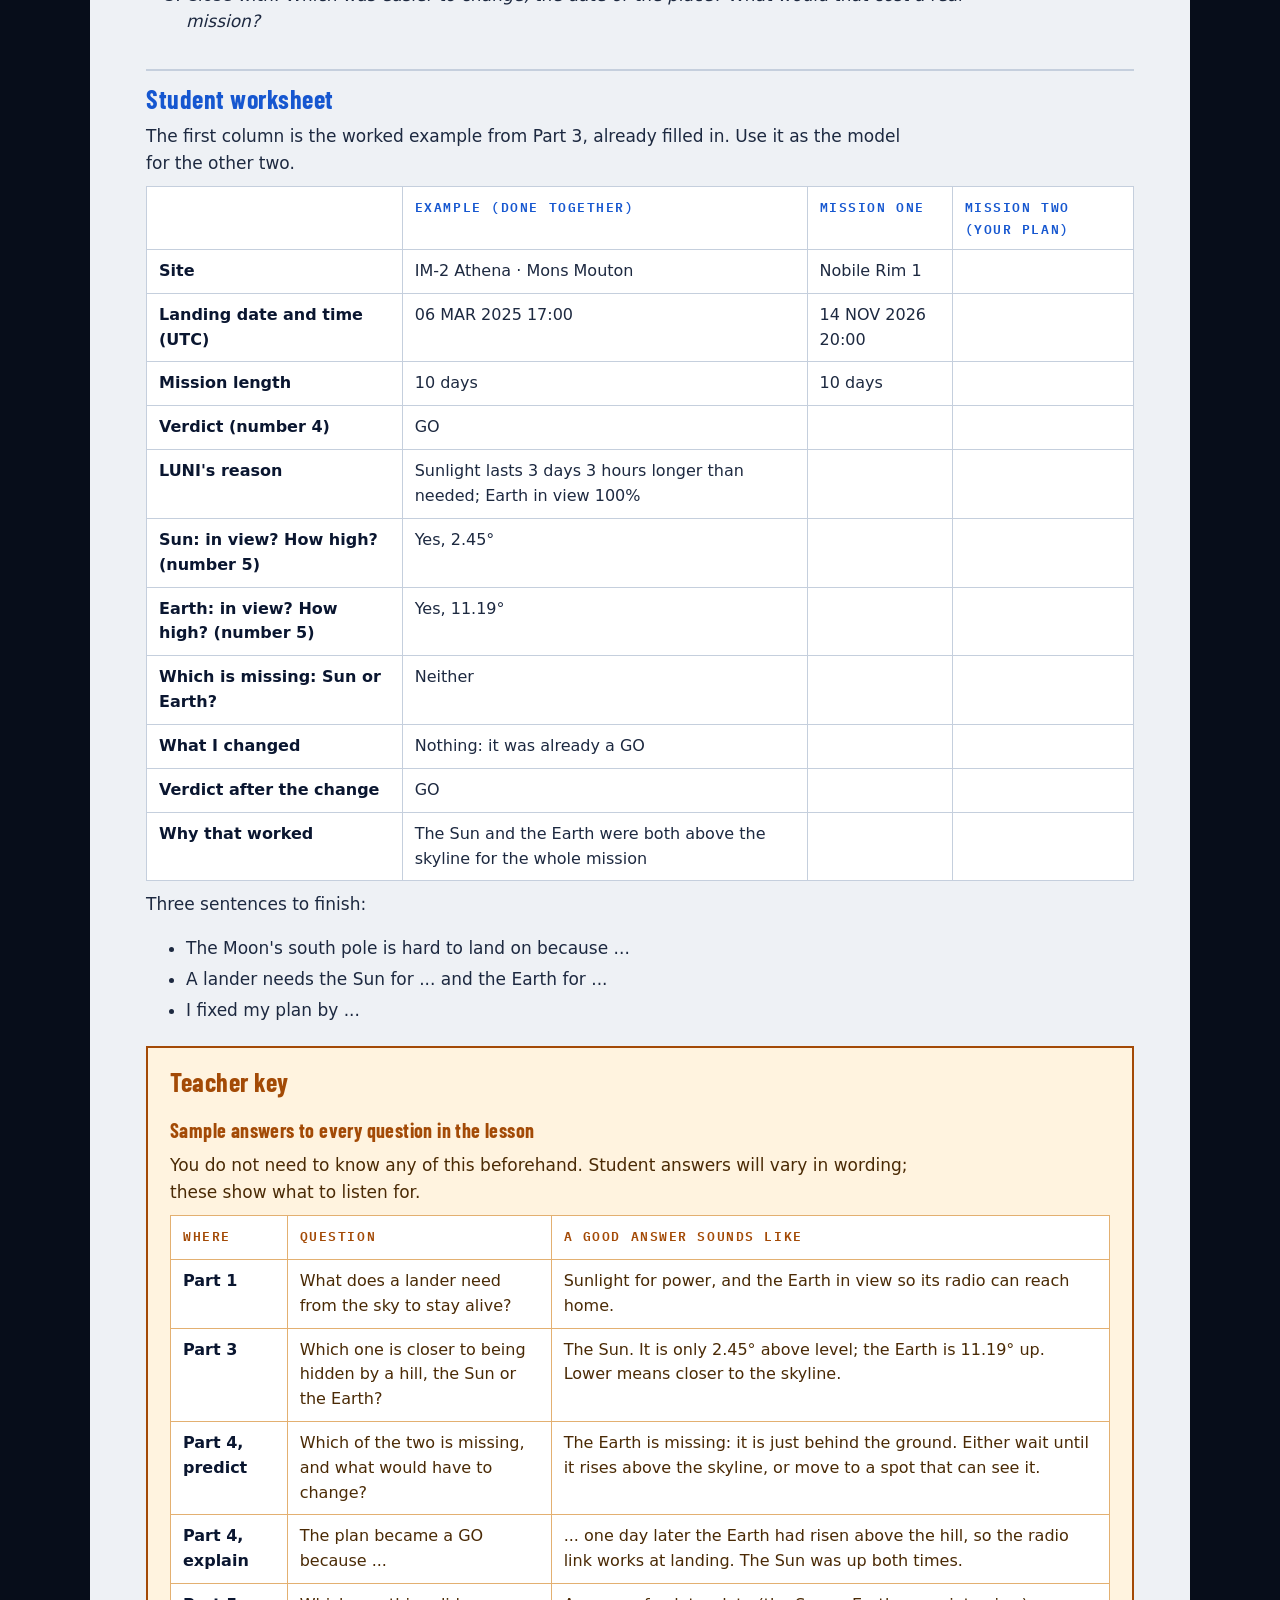
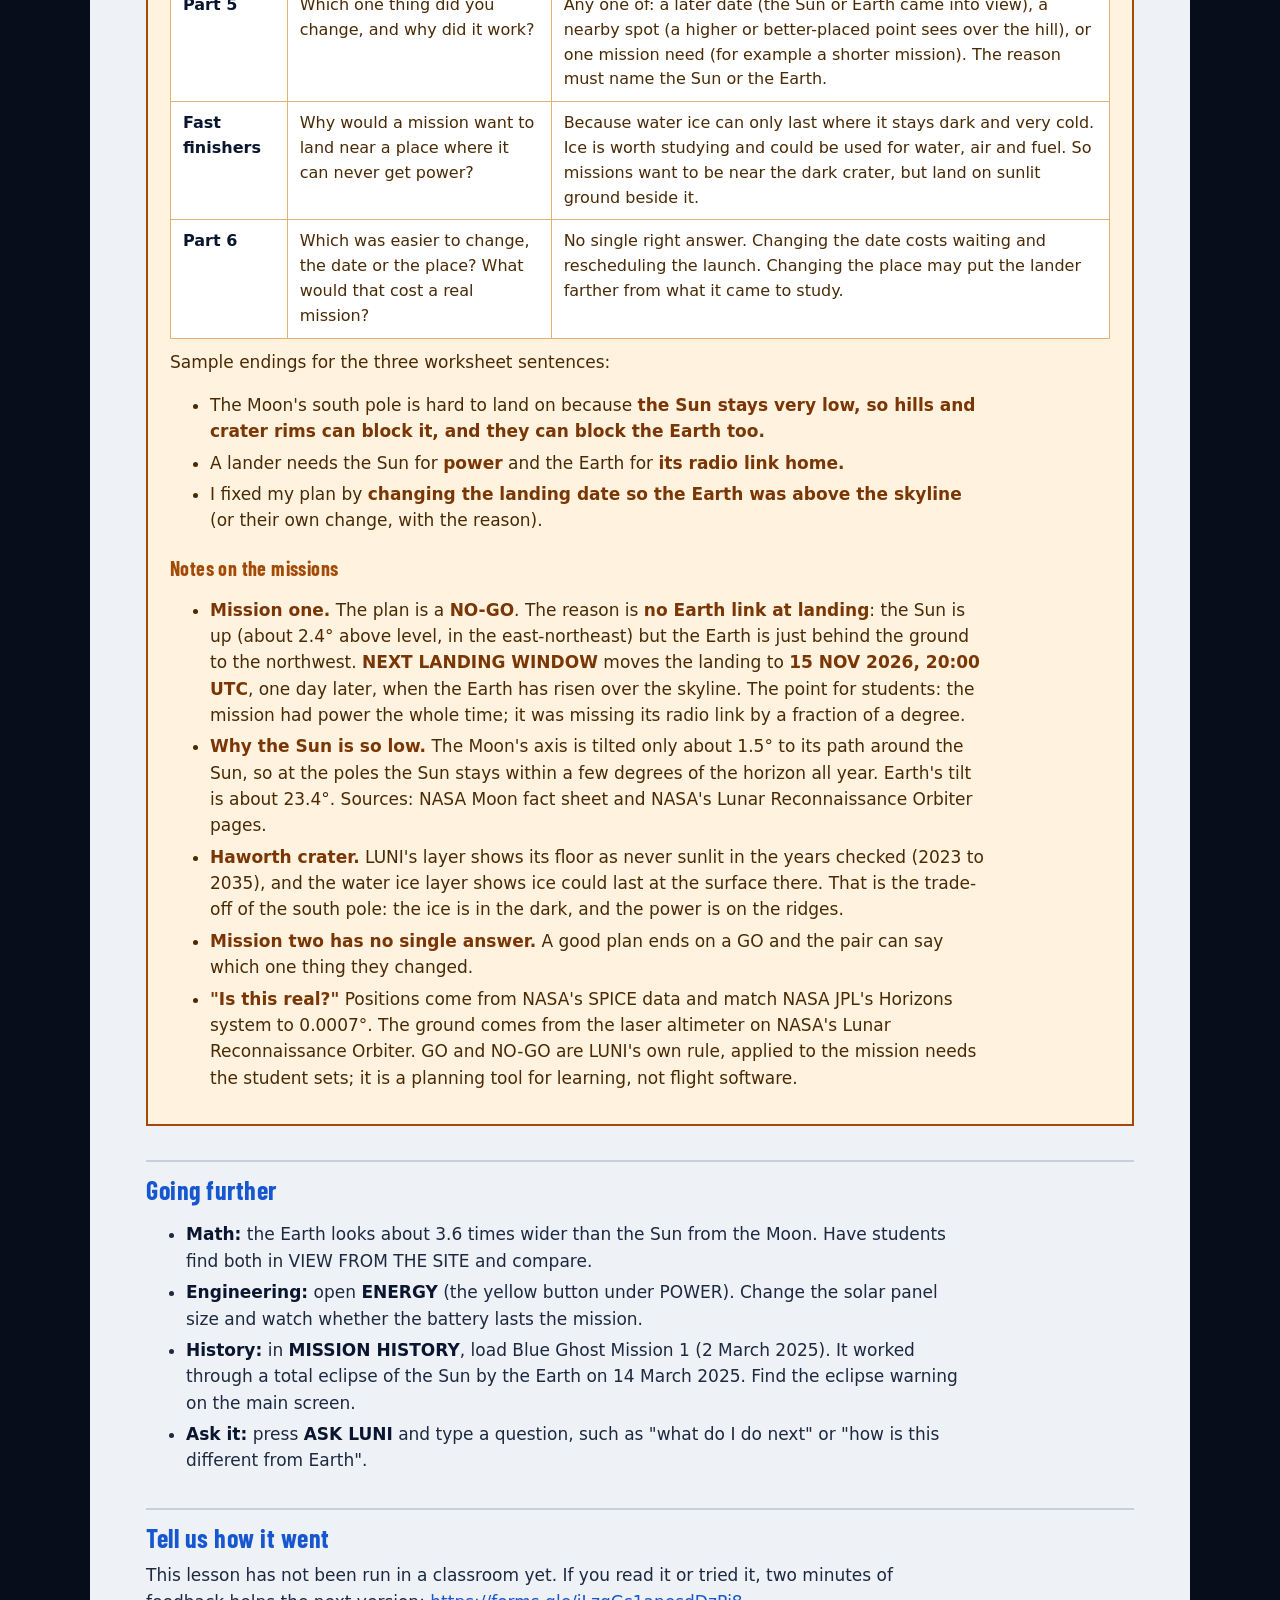
==== commit 1e3db4a2: "Project page: five first-time testers, four of the five scored 6 of 6 Co-Authored-By: Claude Fable 5" ====
--- a/about/index.html
+++ b/about/index.html
@@ -218,7 +218,7 @@
   </div>
   <p class="dim" style="max-width:76ch">The data is NASA’s, and it is checked. GO or NO-GO is LUNI’s own rule, applied to the mission needs the planner sets, so it is a planning and teaching tool, not flight software. The PROOF button in the app shows every check.</p>
   <h3 style="margin-top:34px">TESTED WITH PEOPLE</h3>
-  <p style="max-width:76ch">LUNI has a built-in user test: six tasks, a timer and a report. Five rounds inside the team took the score from 2 of 6 to 6 of 6, and the screen was changed after every round. On 15 November four people who had never seen it tried it: three friends and one parent, none of them on the team. Three of the four scored <b style="color:var(--white)">6 of 6</b>, in 8 to 13 minutes. Their reports were turned into changes the same evening: ASK LUNI now answers “what do I do next”, the Best Site Finder says what its colors mean, and the test points to its own task bar. <a href="../#test">Take the test yourself</a>.</p>
+  <p style="max-width:76ch">LUNI has a built-in user test: six tasks, a timer and a report. Five rounds inside the team took the score from 2 of 6 to 6 of 6, and the screen was changed after every round. On 15 November five people who had never seen it tried it: friends and family, none of them on the team. Four of the five scored <b style="color:var(--white)">6 of 6</b>, in 8 to 13 minutes. Their reports were turned into changes the same evening: ASK LUNI now answers “what do I do next”, the Best Site Finder says what its colors mean, and the test points to its own task bar. <a href="../#test">Take the test yourself</a>.</p>
 </div></section>
 
 <section id="award" class="award"><div class="wrap award-grid">
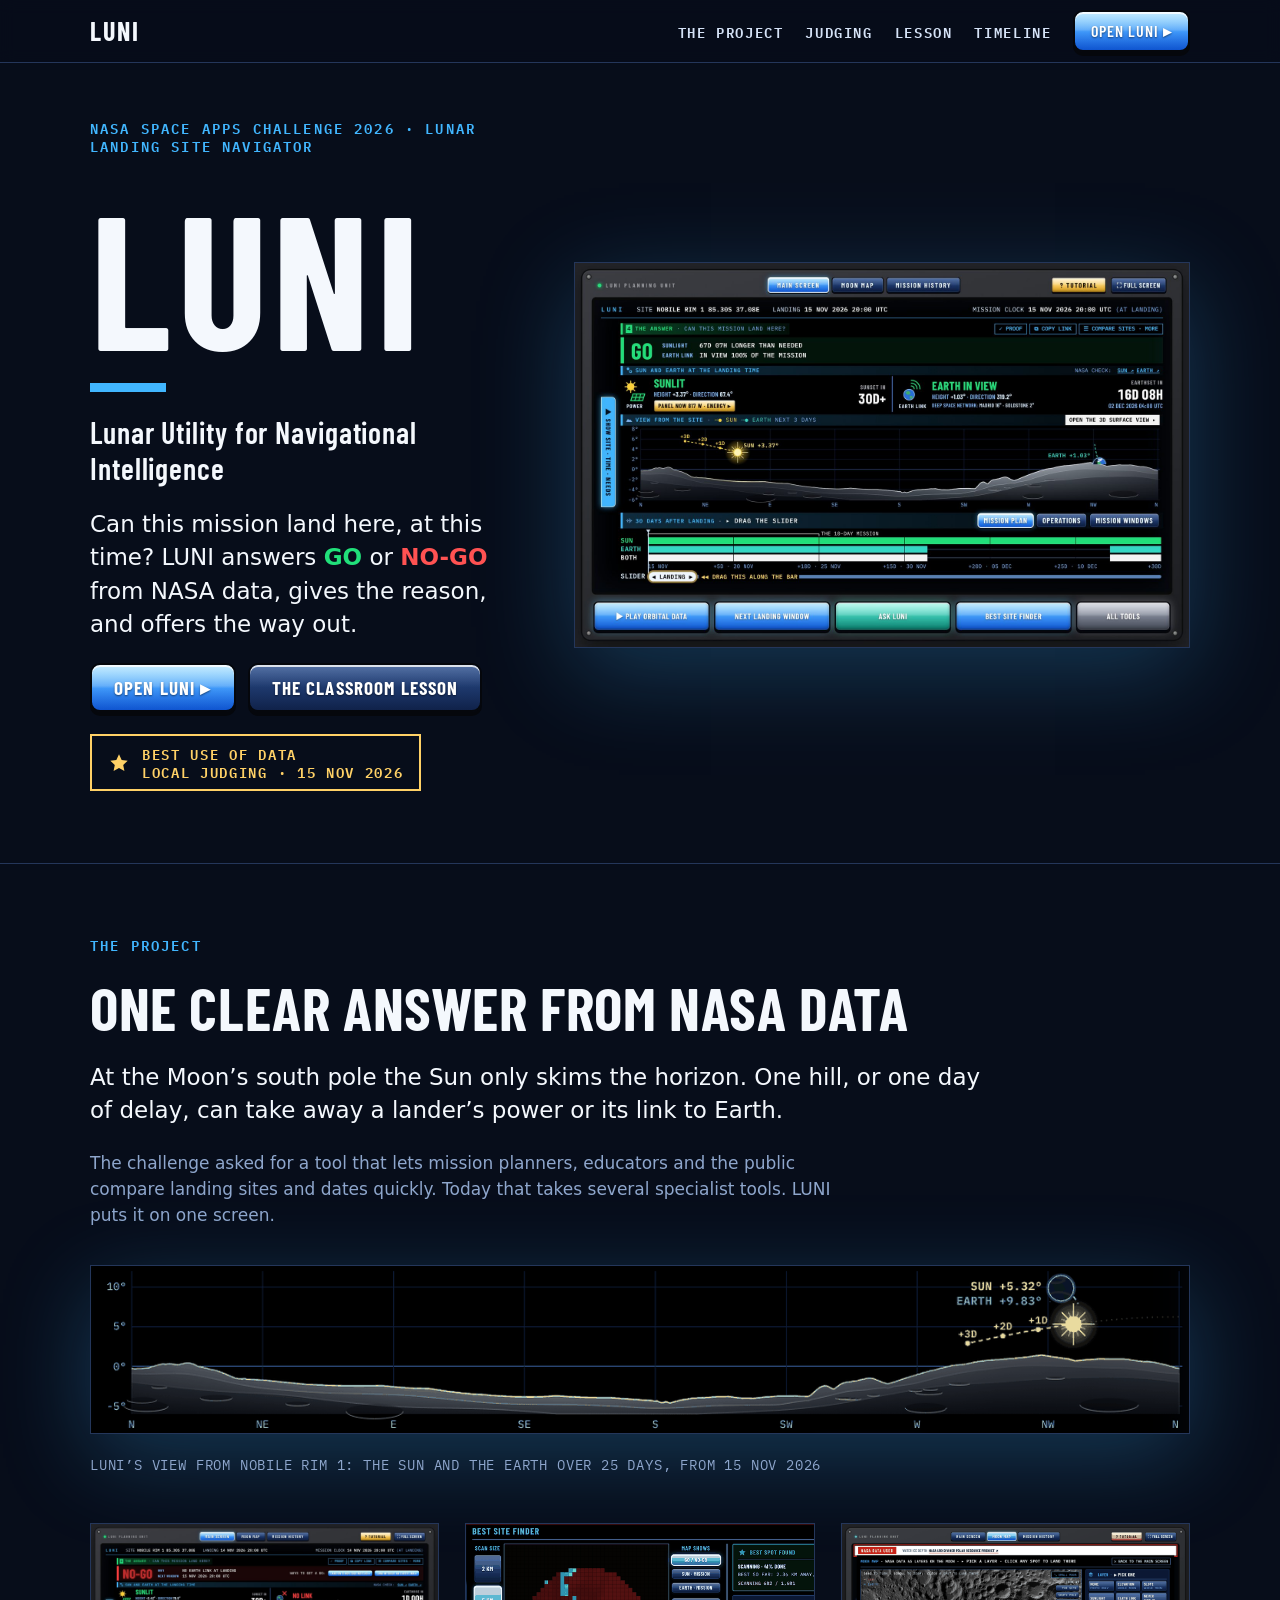
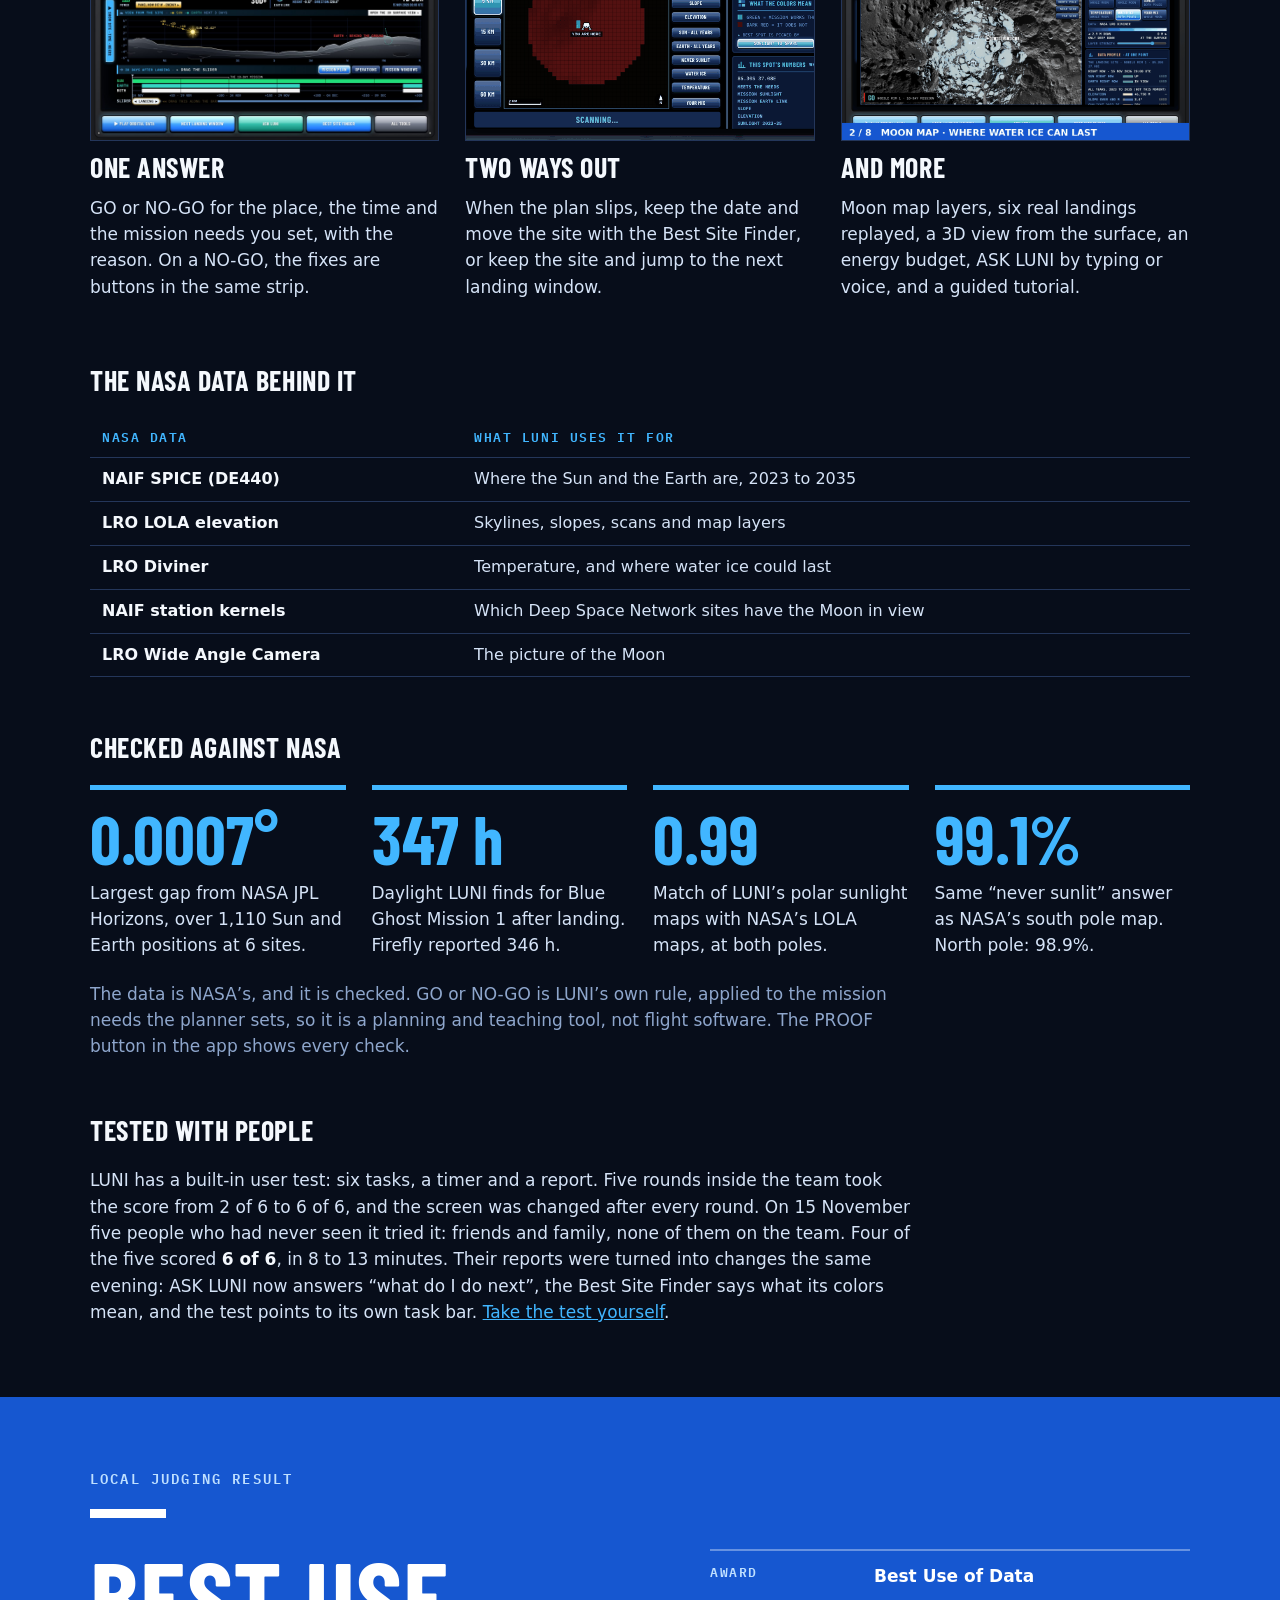
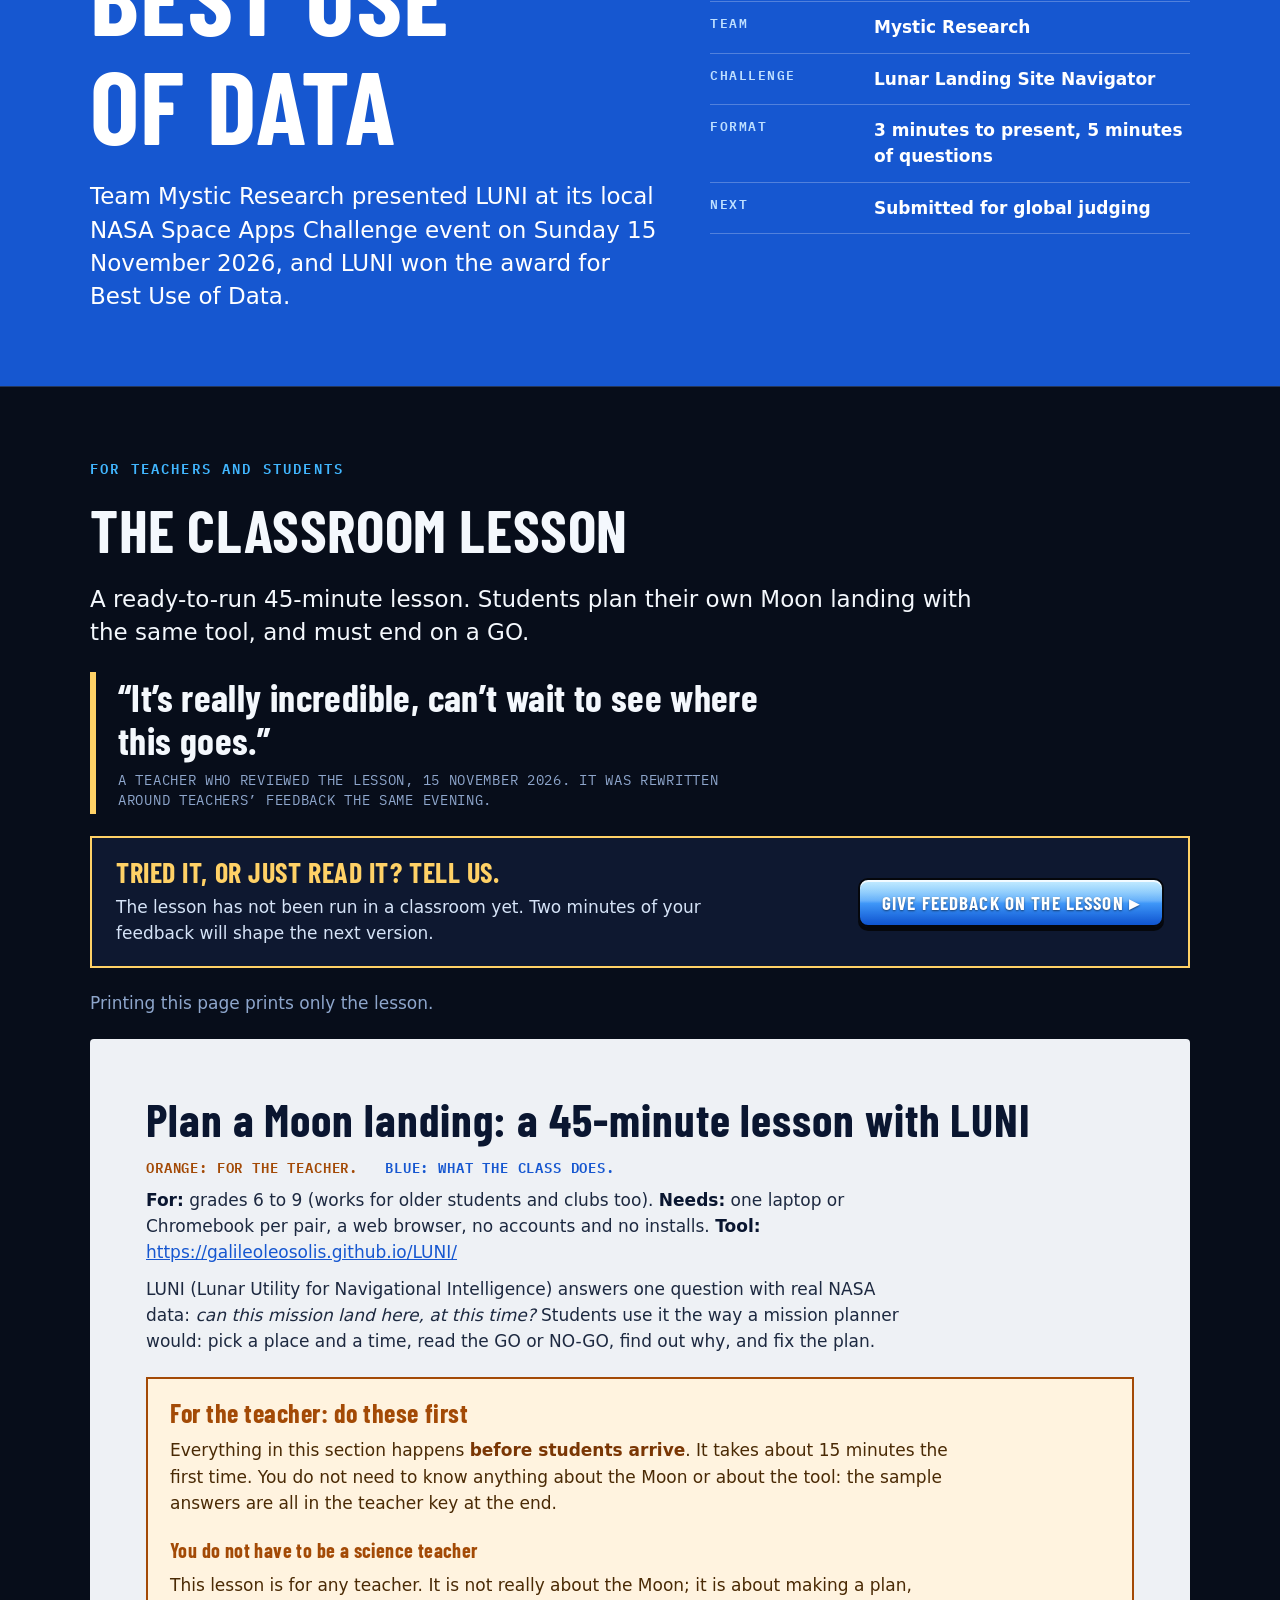
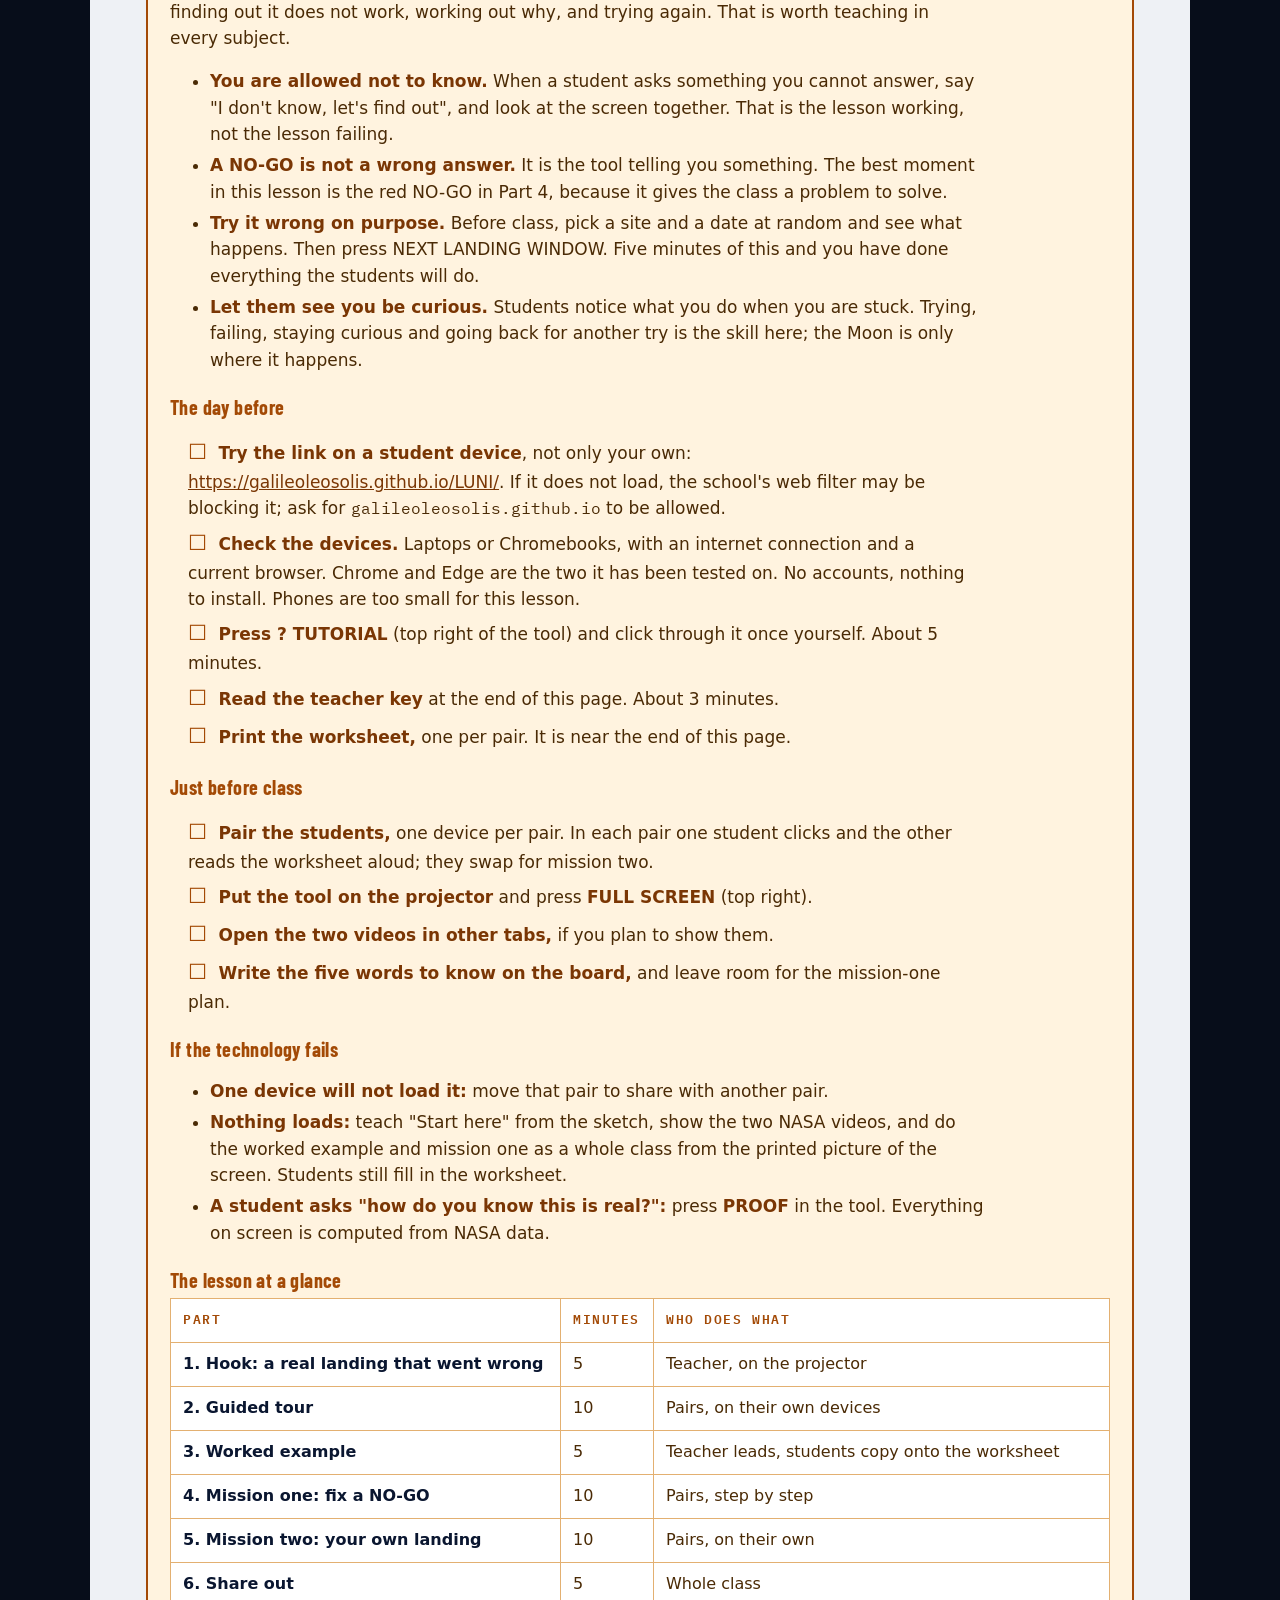
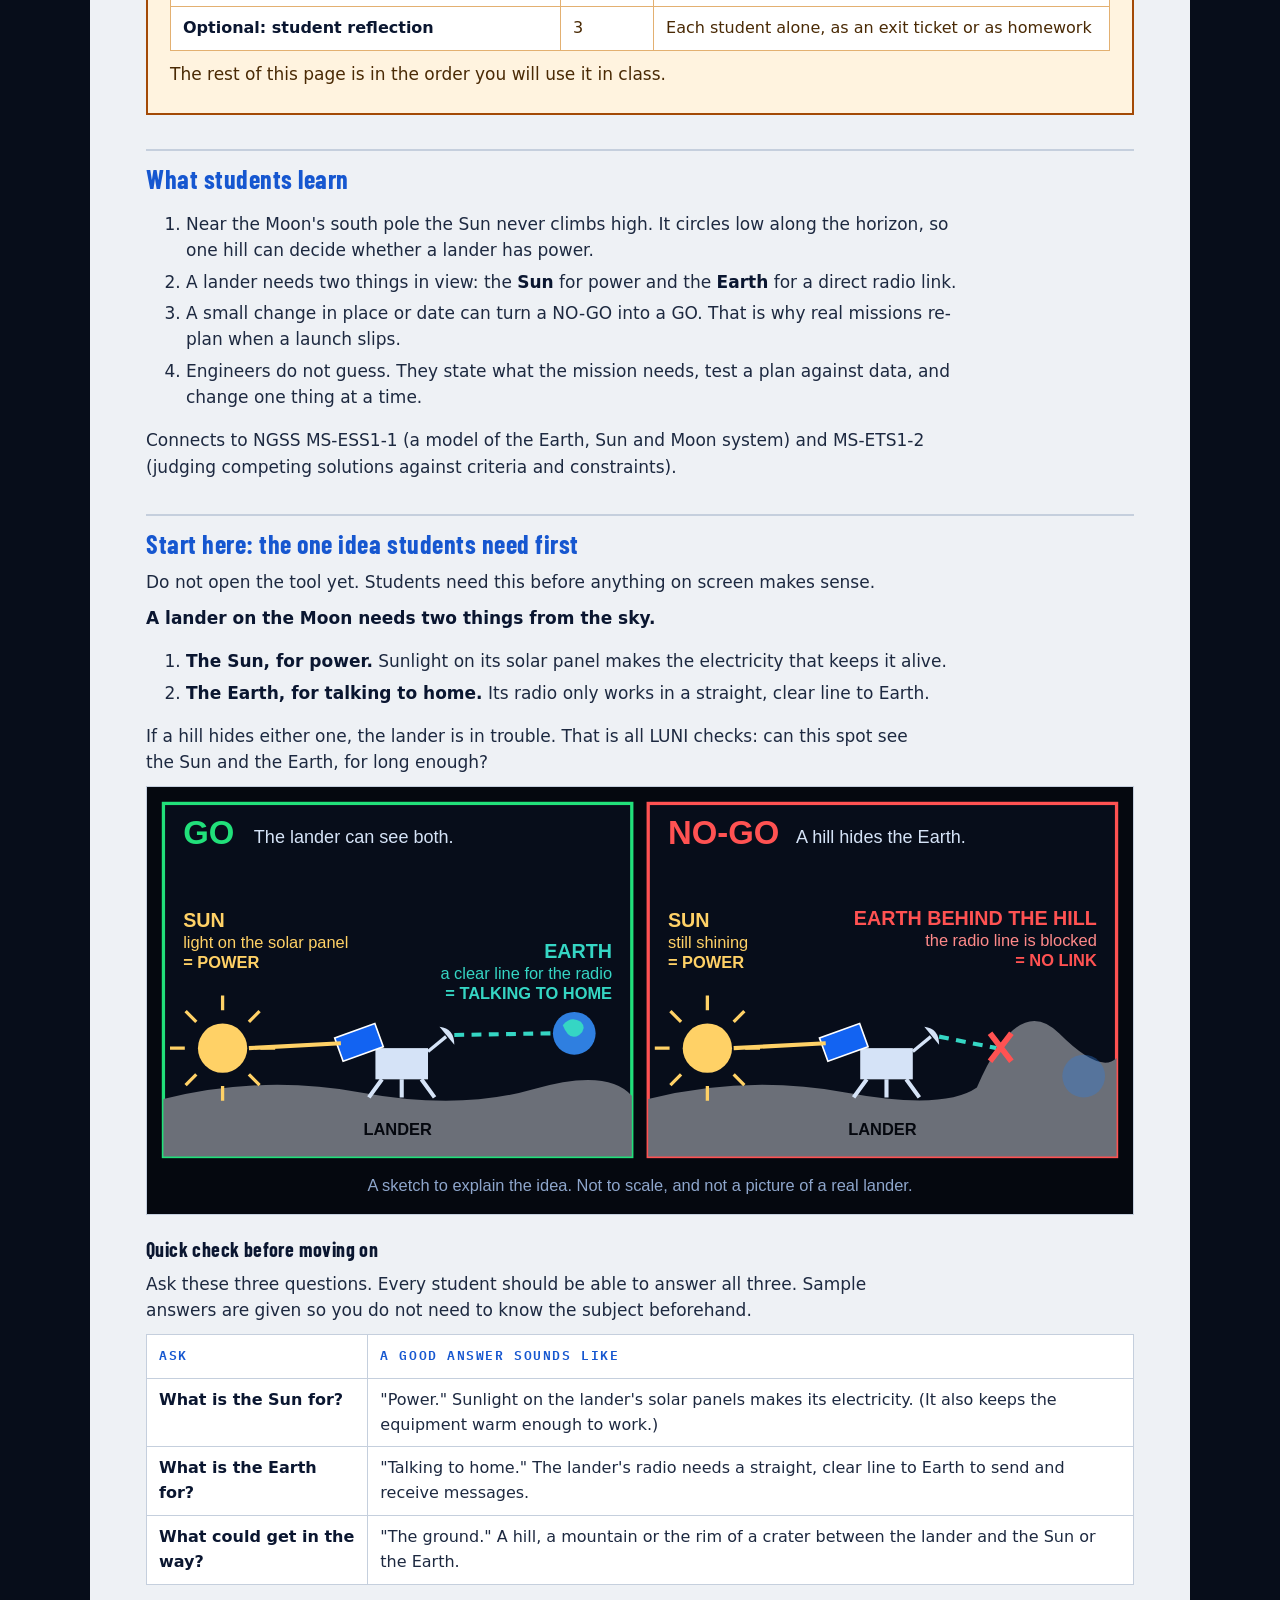
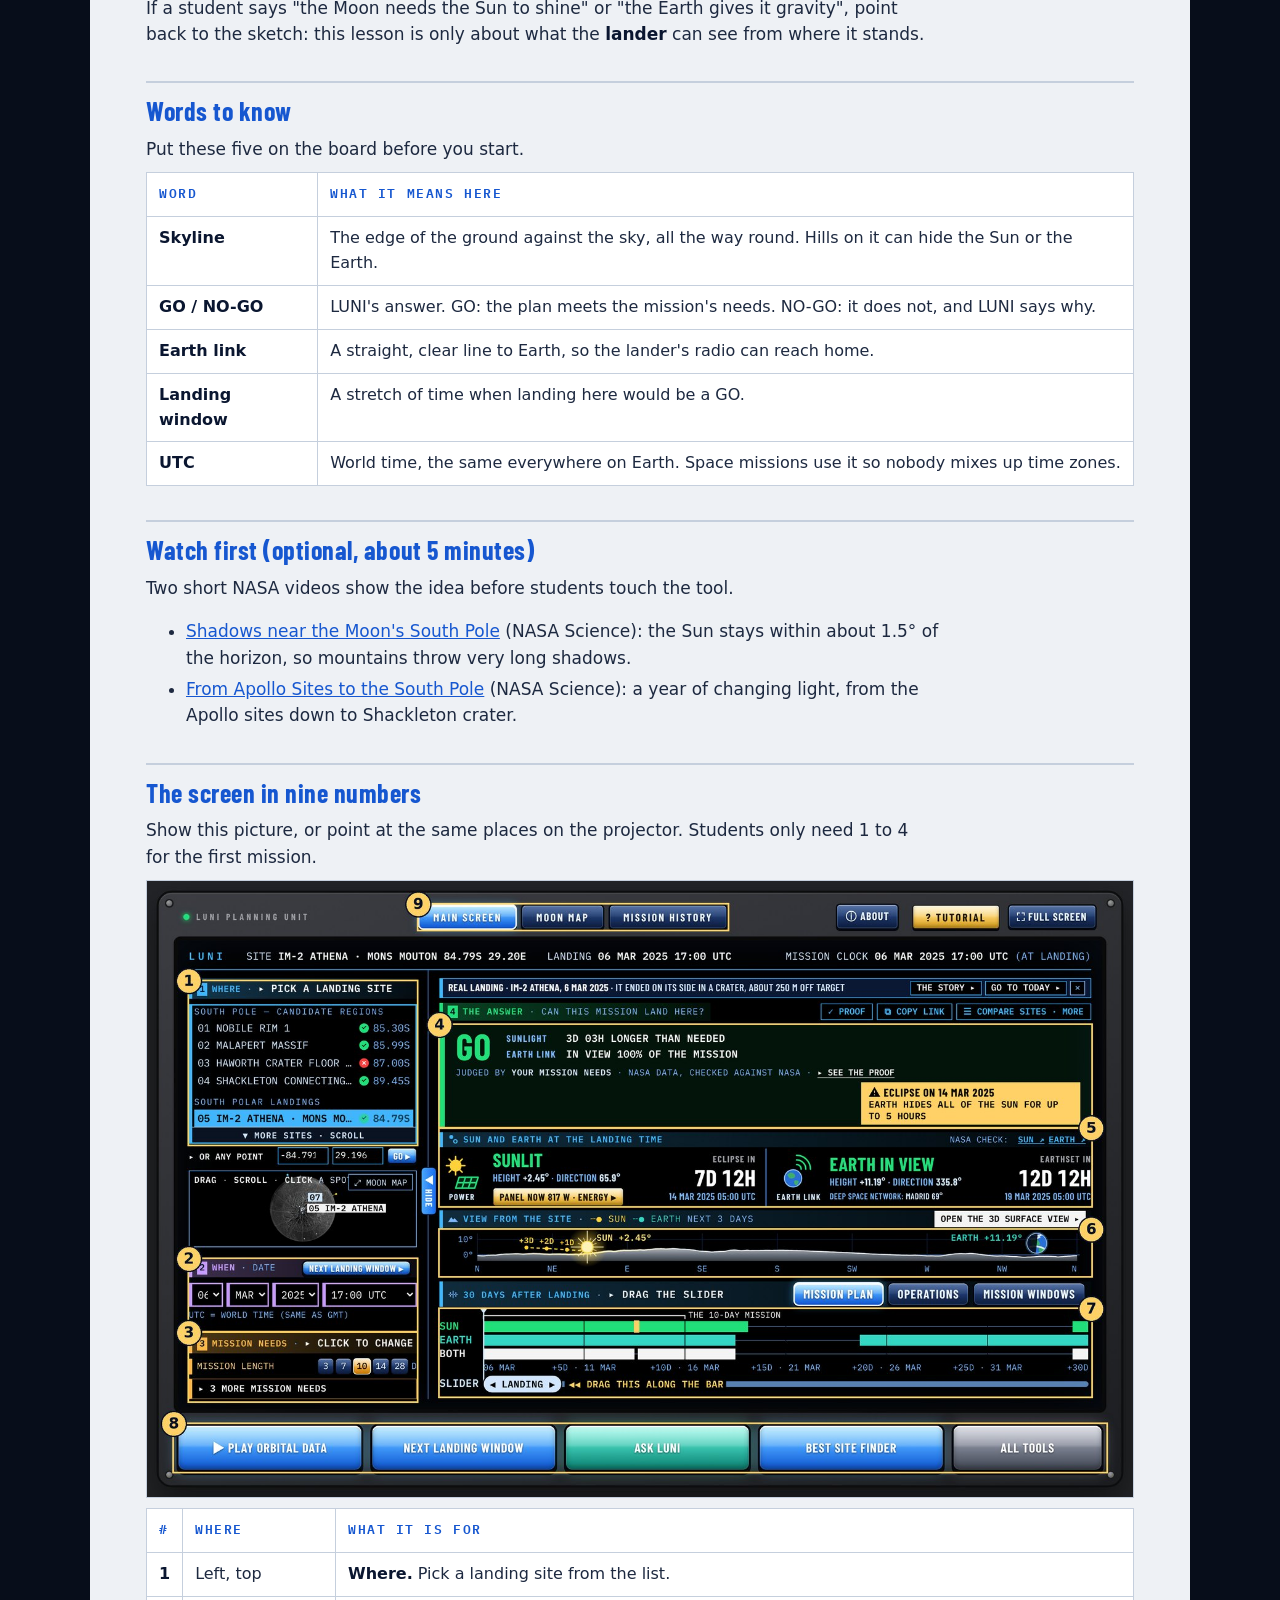
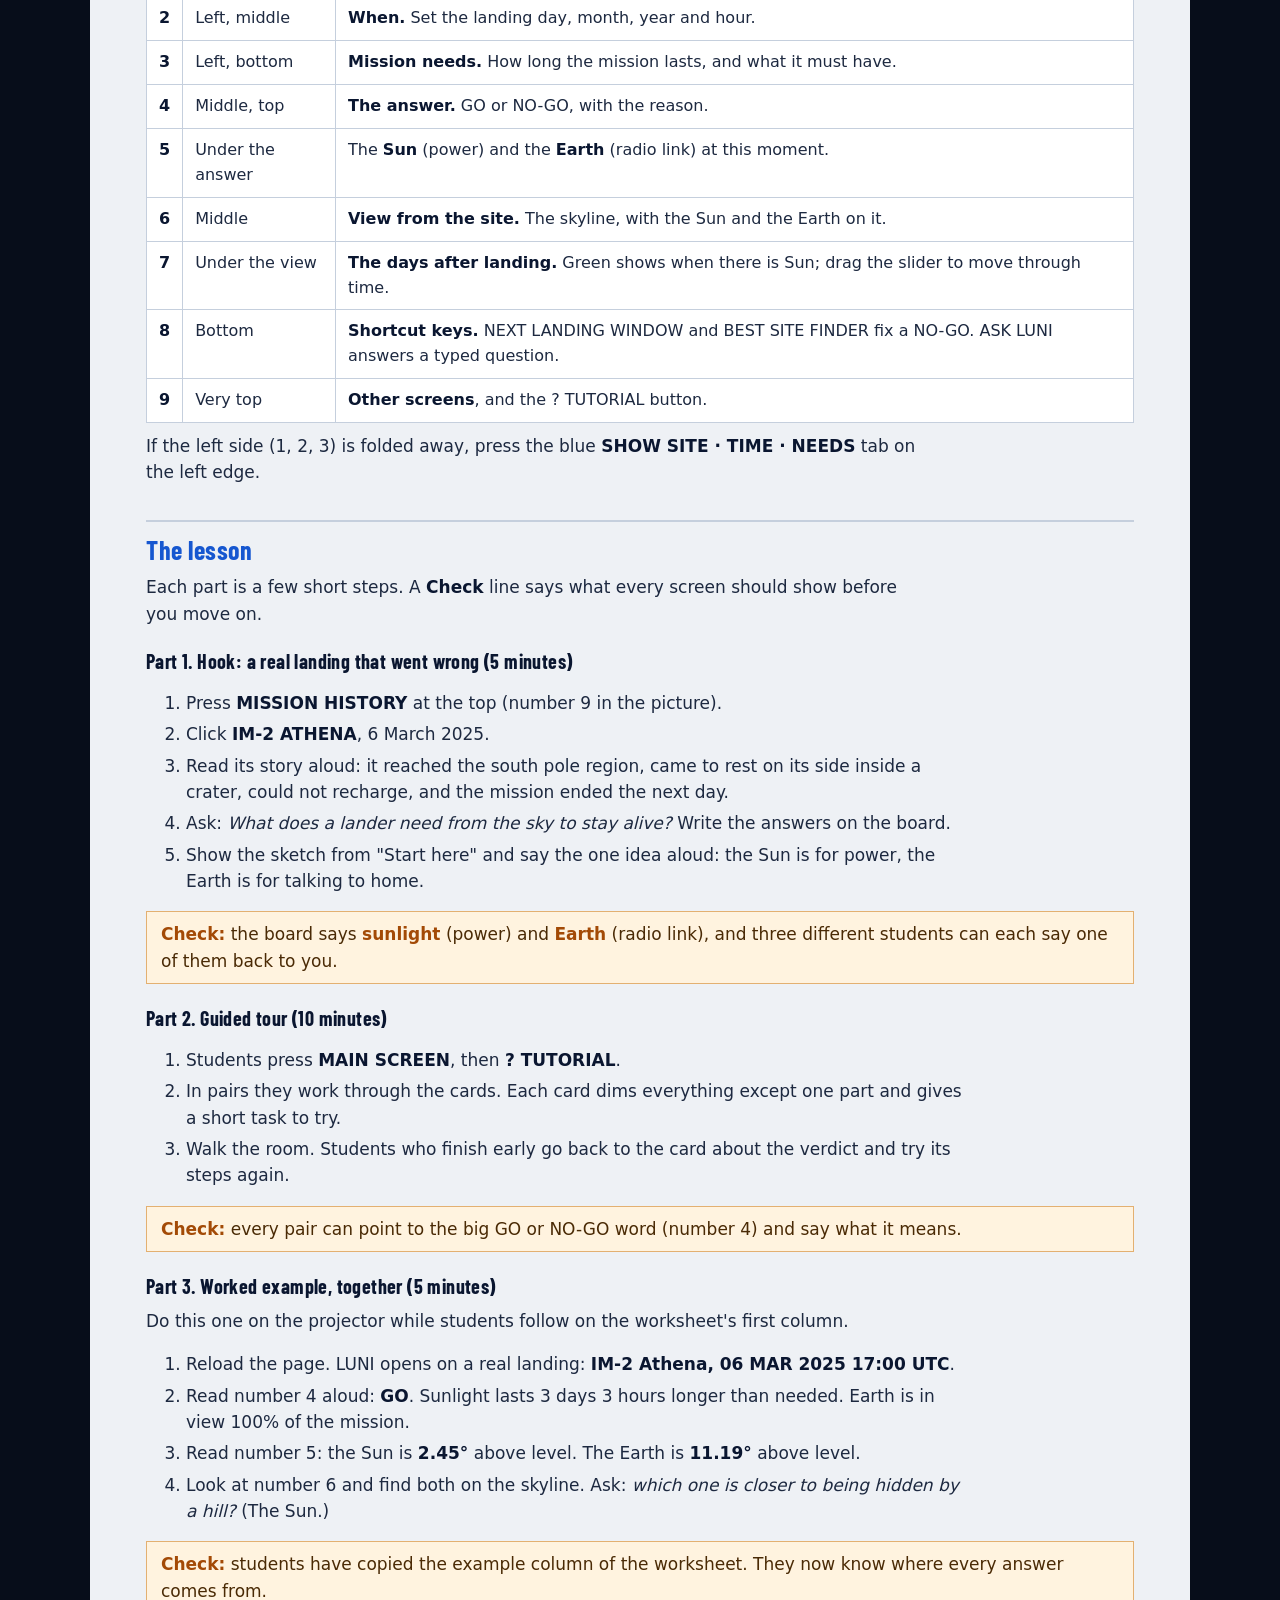
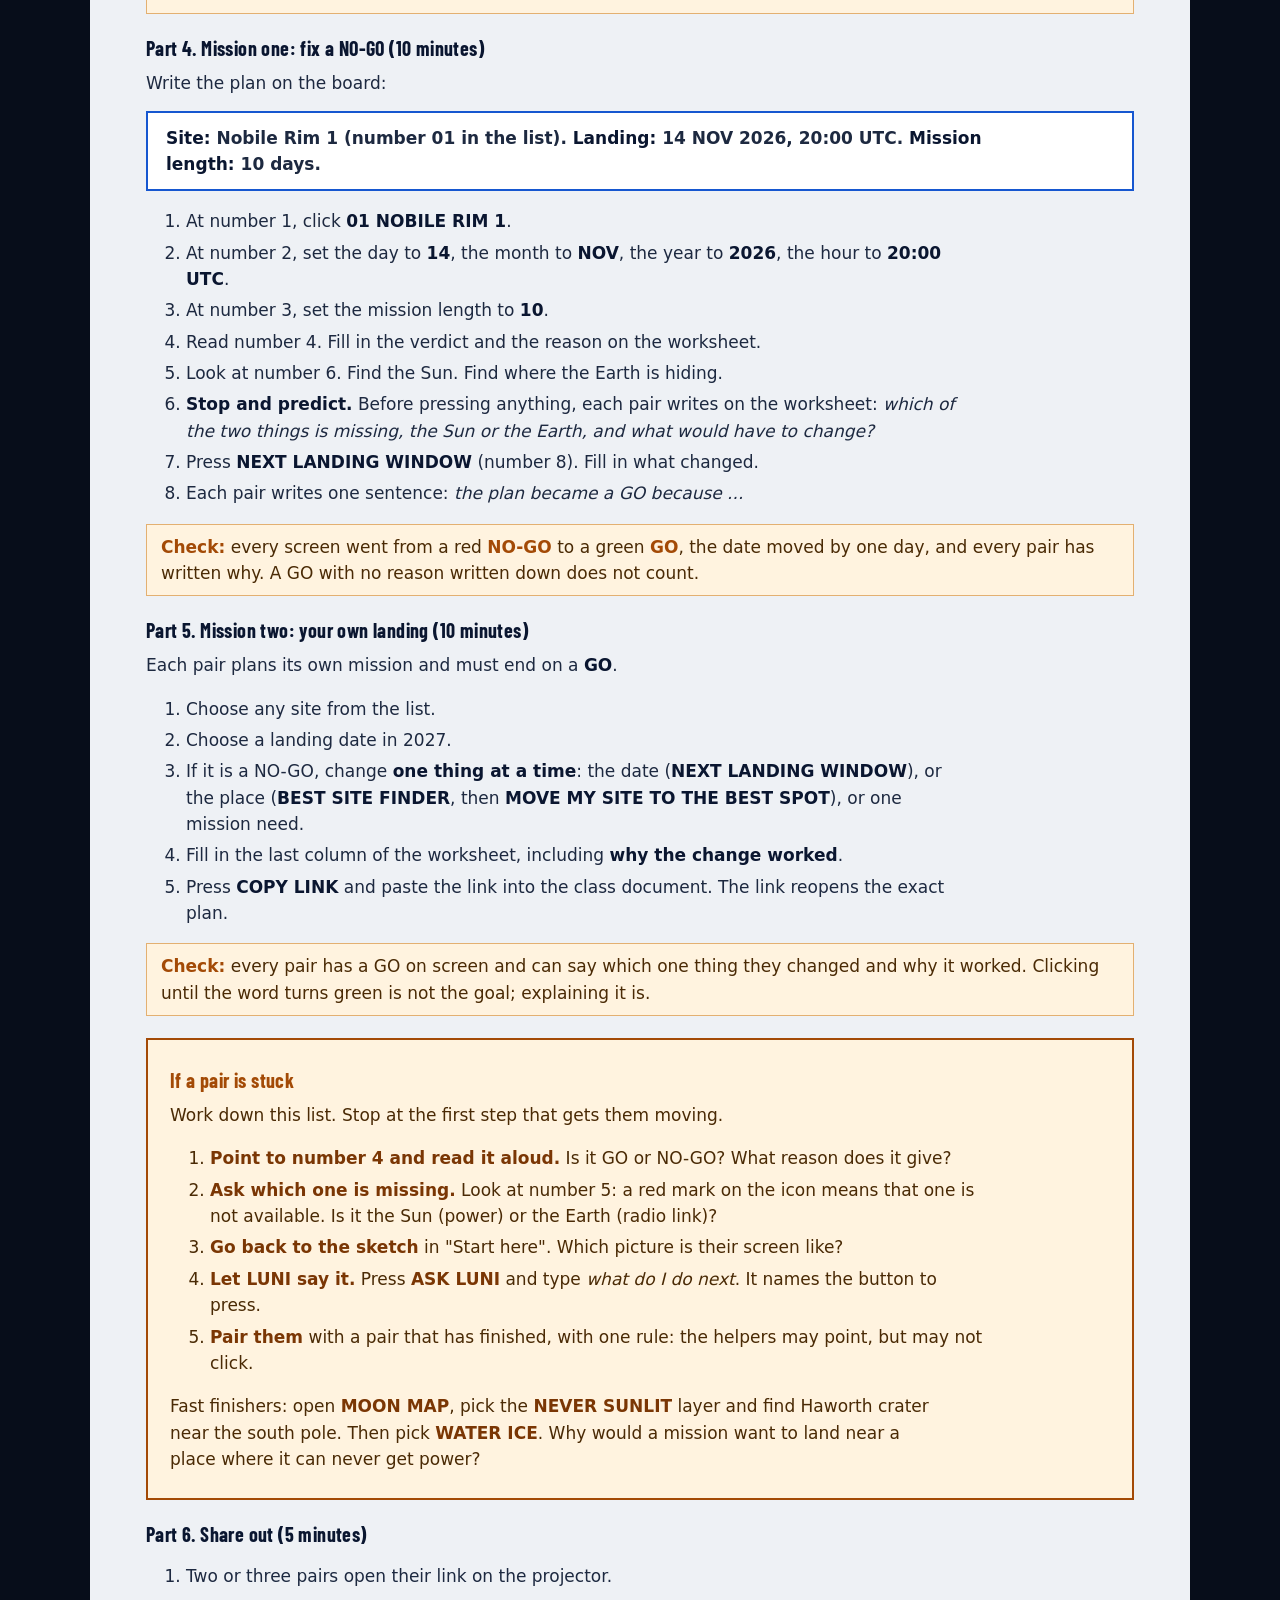
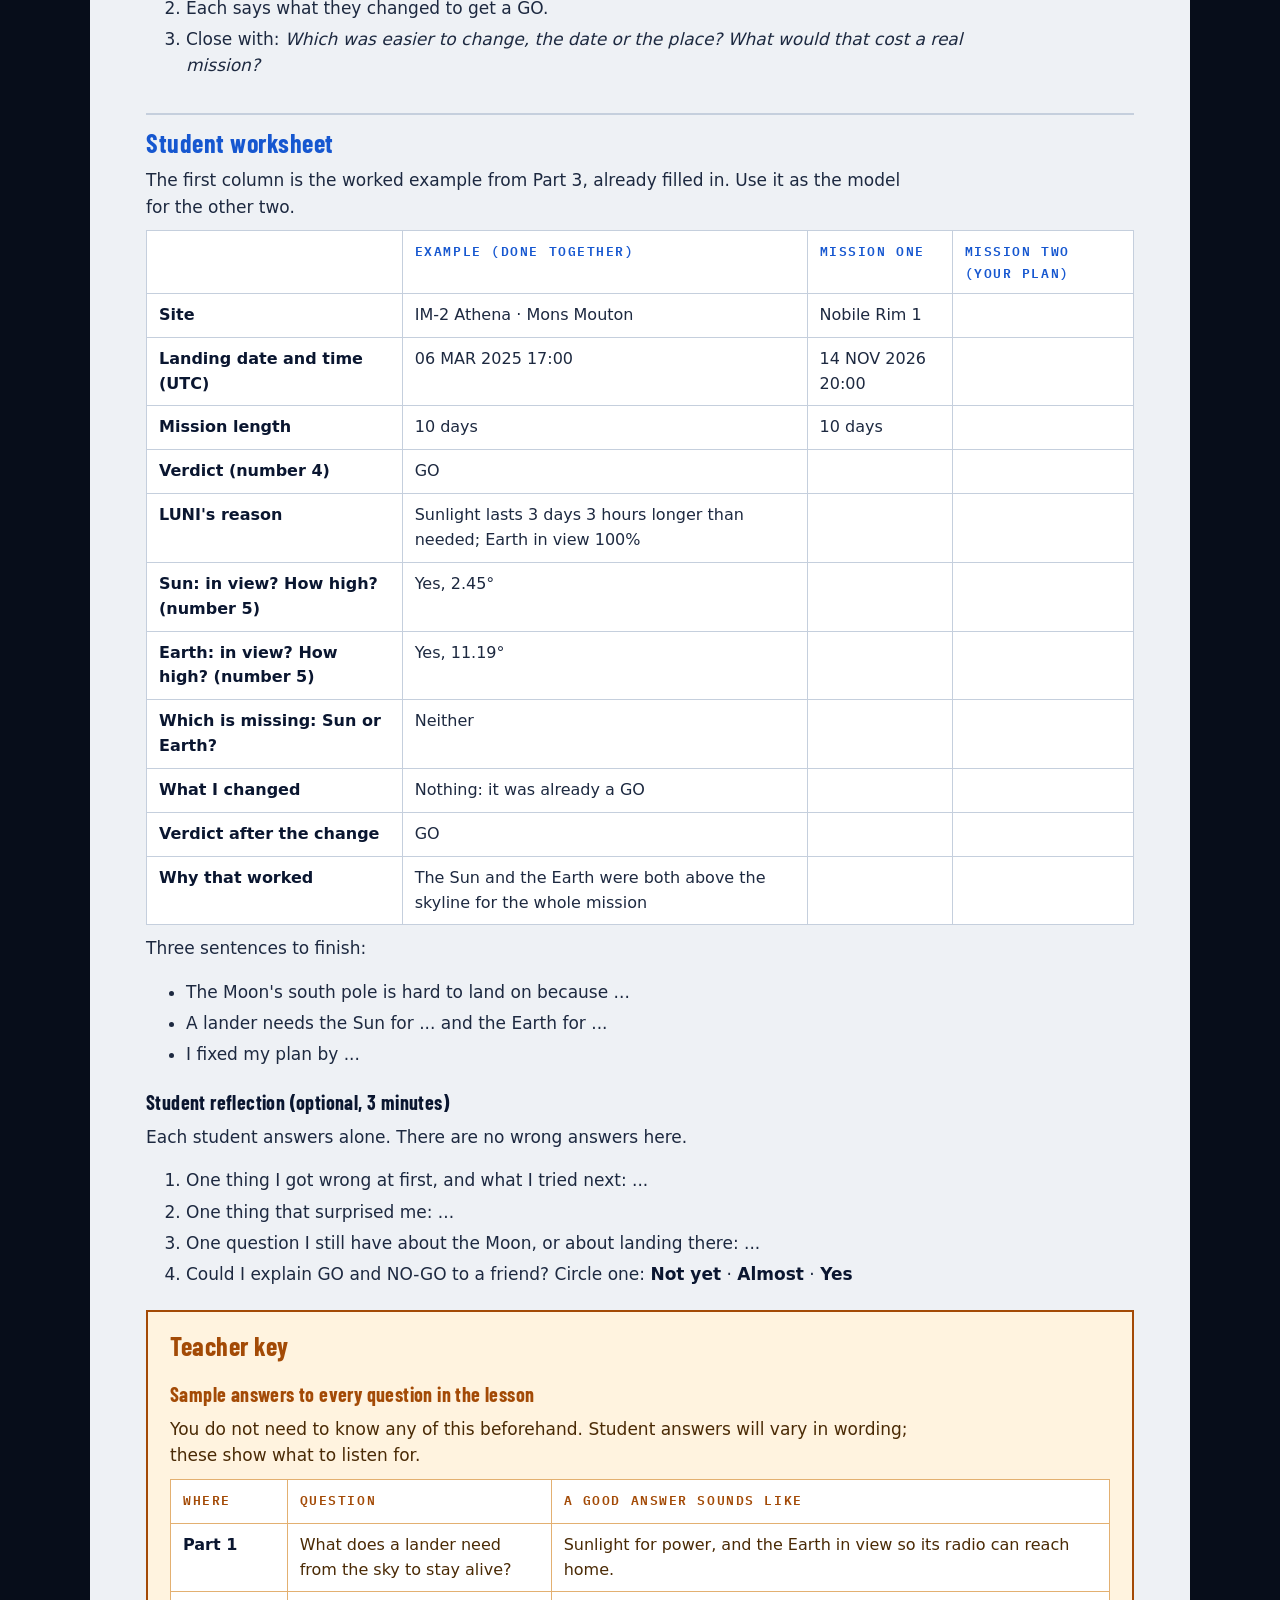
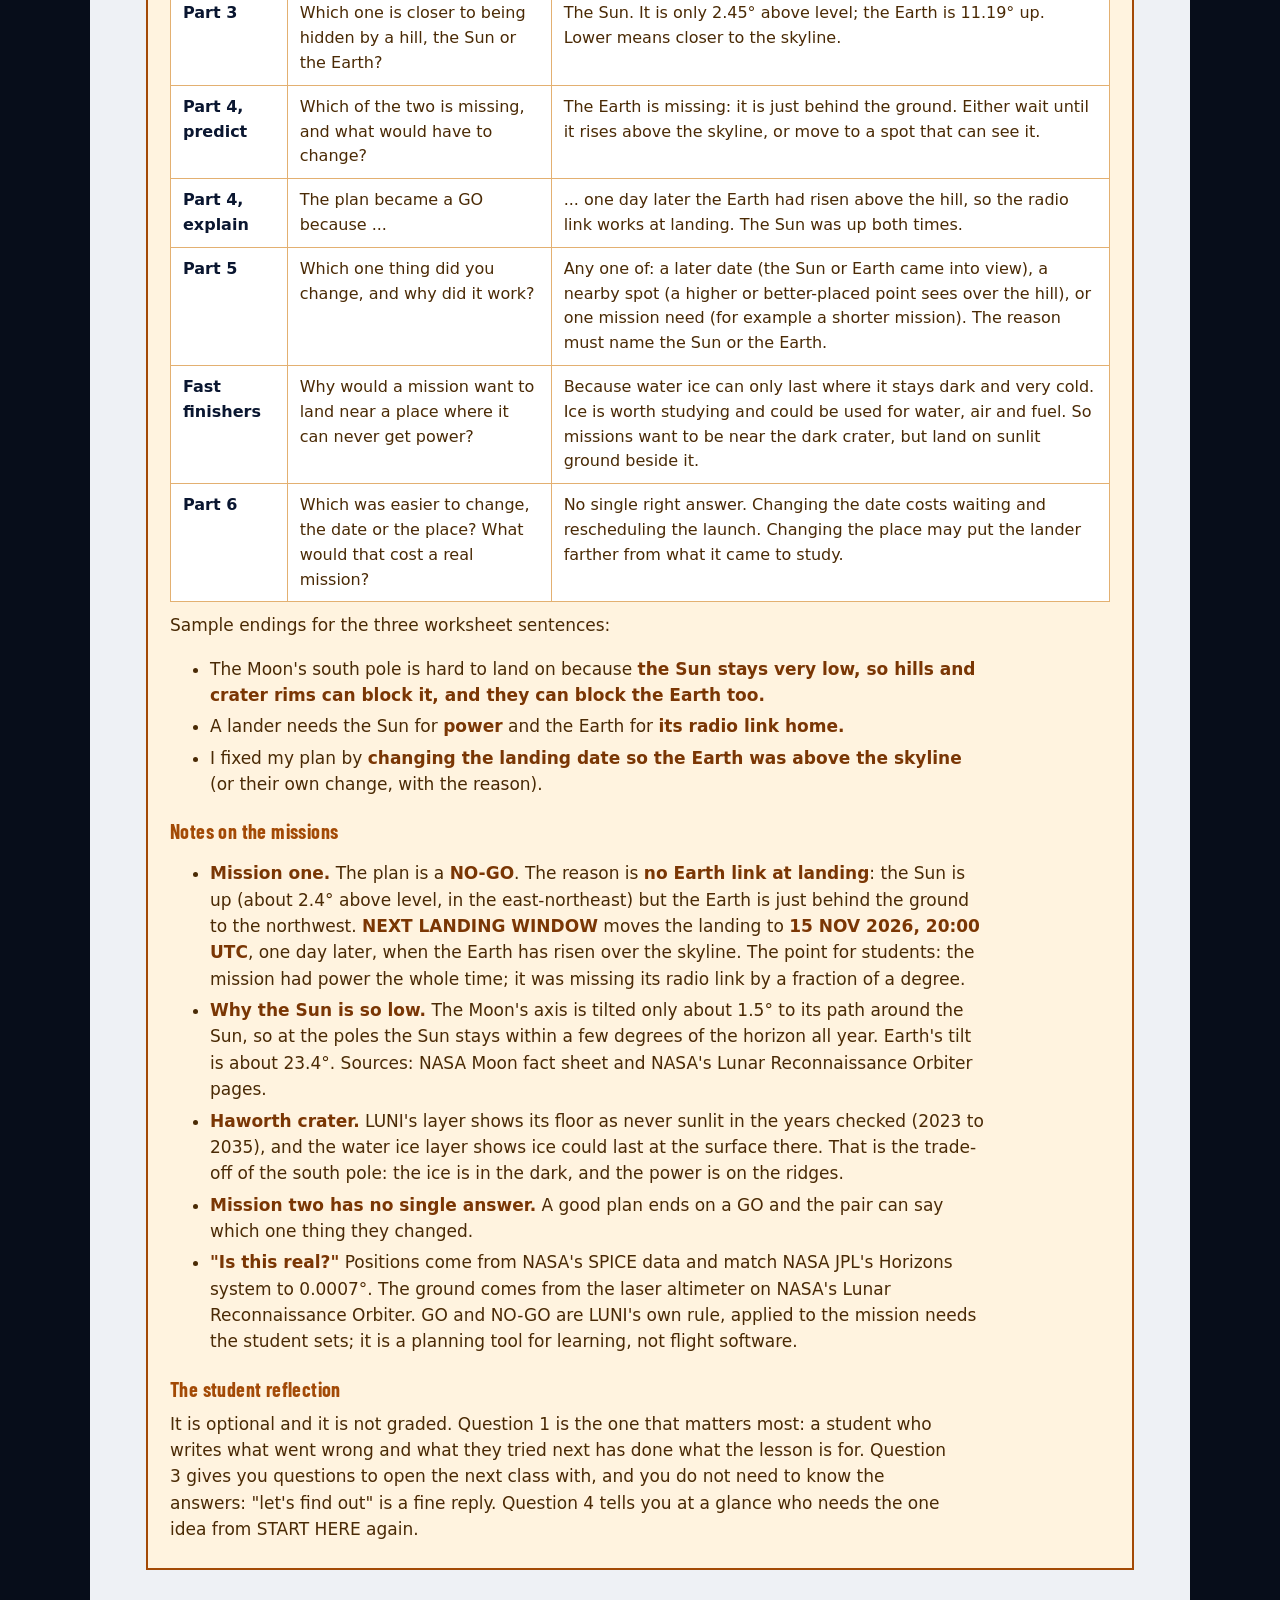
==== commit 50474e54: "Lesson: a short optional student reflection Co-Authored-By: Claude Fable 5.2 <noreply@anthropic.com>" ====
--- a/about/index.html
+++ b/about/index.html
@@ -336,6 +336,11 @@
 <td>5</td>
 <td>Whole class</td>
 </tr>
+<tr>
+<td>Optional: student reflection</td>
+<td>3</td>
+<td>Each student alone, as an exit ticket or as homework</td>
+</tr>
 </tbody>
 </table></div>
 <p>The rest of this page is in the order you will use it in class.</p>
@@ -650,6 +655,14 @@
 <li>A lander needs the Sun for ... and the Earth for ...</li>
 <li>I fixed my plan by ...</li>
 </ul>
+<h5>Student reflection (optional, 3 minutes)</h5>
+<p>Each student answers alone. There are no wrong answers here.</p>
+<ol>
+<li>One thing I got wrong at first, and what I tried next: ...</li>
+<li>One thing that surprised me: ...</li>
+<li>One question I still have about the Moon, or about landing there: ...</li>
+<li>Could I explain GO and NO-GO to a friend? Circle one: <strong>Not yet</strong> · <strong>Almost</strong> · <strong>Yes</strong></li>
+</ol>
 <div class="teacher"><h4>Teacher key</h4>
 <h5>Sample answers to every question in the lesson</h5>
 <p>You do not need to know any of this beforehand. Student answers will vary in wording; these show what to listen for.</p>
@@ -724,6 +737,11 @@
   ground comes from the laser altimeter on NASA's Lunar Reconnaissance Orbiter. GO and NO-GO are LUNI's own rule,
   applied to the mission needs the student sets; it is a planning tool for learning, not flight software.</li>
 </ul>
+<h5>The student reflection</h5>
+<p>It is optional and it is not graded. Question 1 is the one that matters most: a student who writes what went wrong
+and what they tried next has done what the lesson is for. Question 3 gives you questions to open the next class
+with, and you do not need to know the answers: "let's find out" is a fine reply. Question 4 tells you at a glance
+who needs the one idea from START HERE again.</p>
 </div><h4>Going further</h4>
 <ul>
 <li><strong>Math:</strong> the Earth looks about 3.6 times wider than the Sun from the Moon. Have students find both in VIEW FROM
@@ -741,7 +759,7 @@
 with a labeled sketch; smaller steps with a check after each part; a numbered picture of the screen; a filled-in
 example on the worksheet; a list for pairs who are stuck; students must write why their plan became a GO; and
 sample answers for every question, so a teacher does not need to know the subject beforehand; and everything the
-teacher does before class moved to the top as a checklist, with a note for teachers who do not teach science.</p>
+teacher does before class moved to the top as a checklist, with a note for teachers who do not teach science; and a short optional reflection for students.</p>
 <p>Made by team Mystic Research for the NASA Space Apps Challenge 2026. Free to use and adapt in any classroom.</p>
   </article>
   <div id="lesson-end"></div>
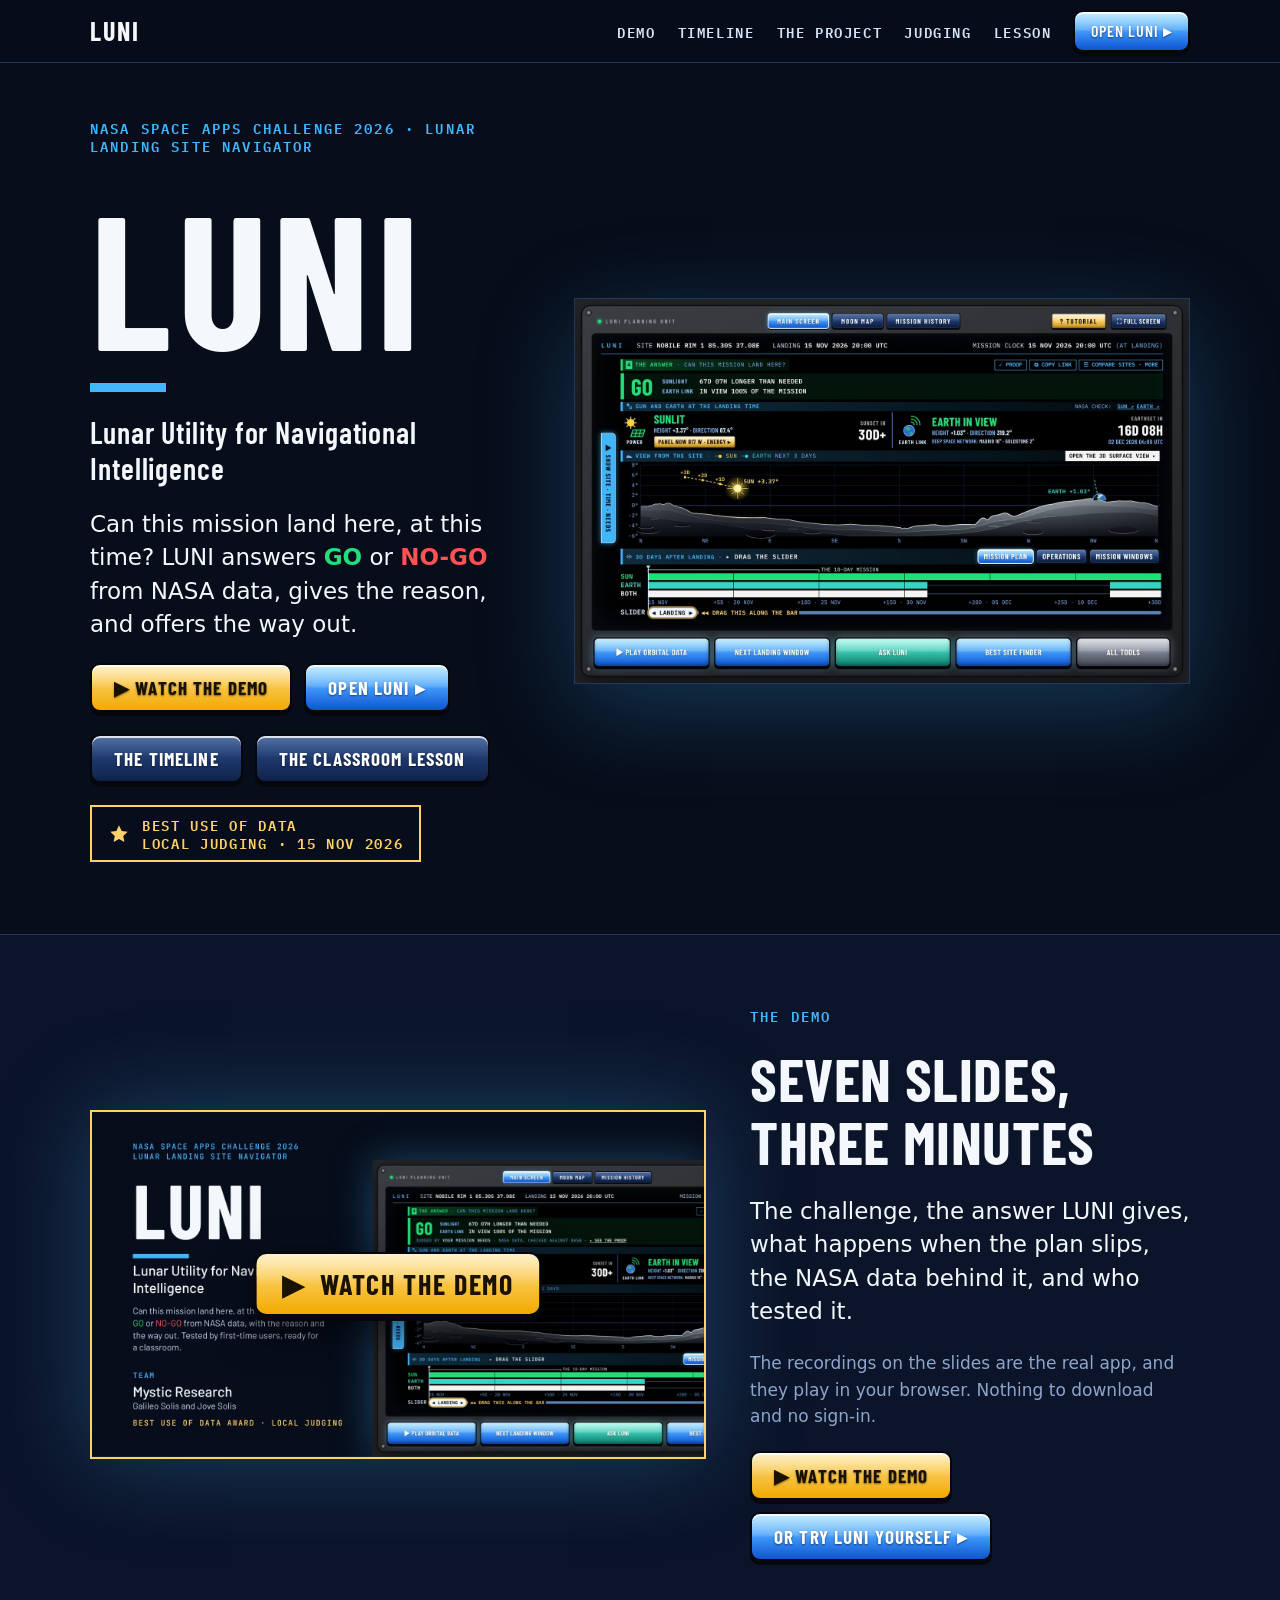
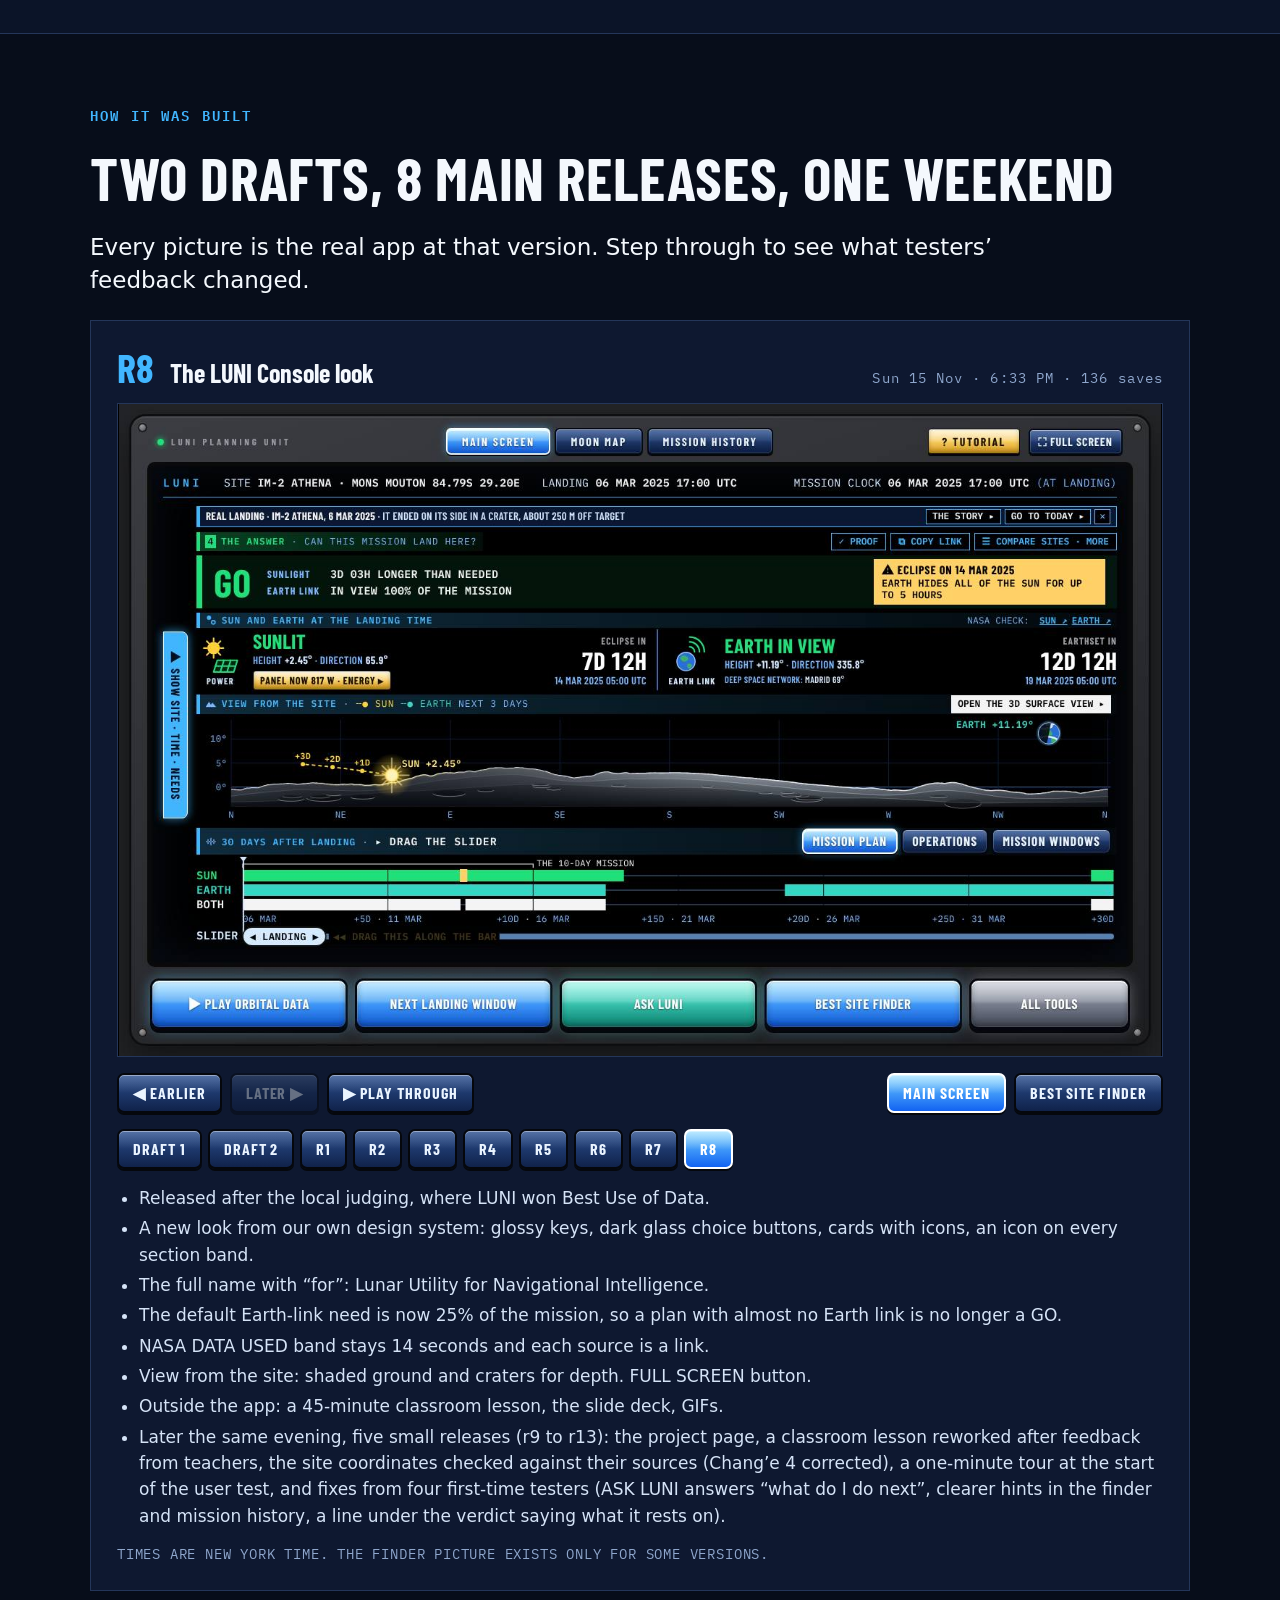
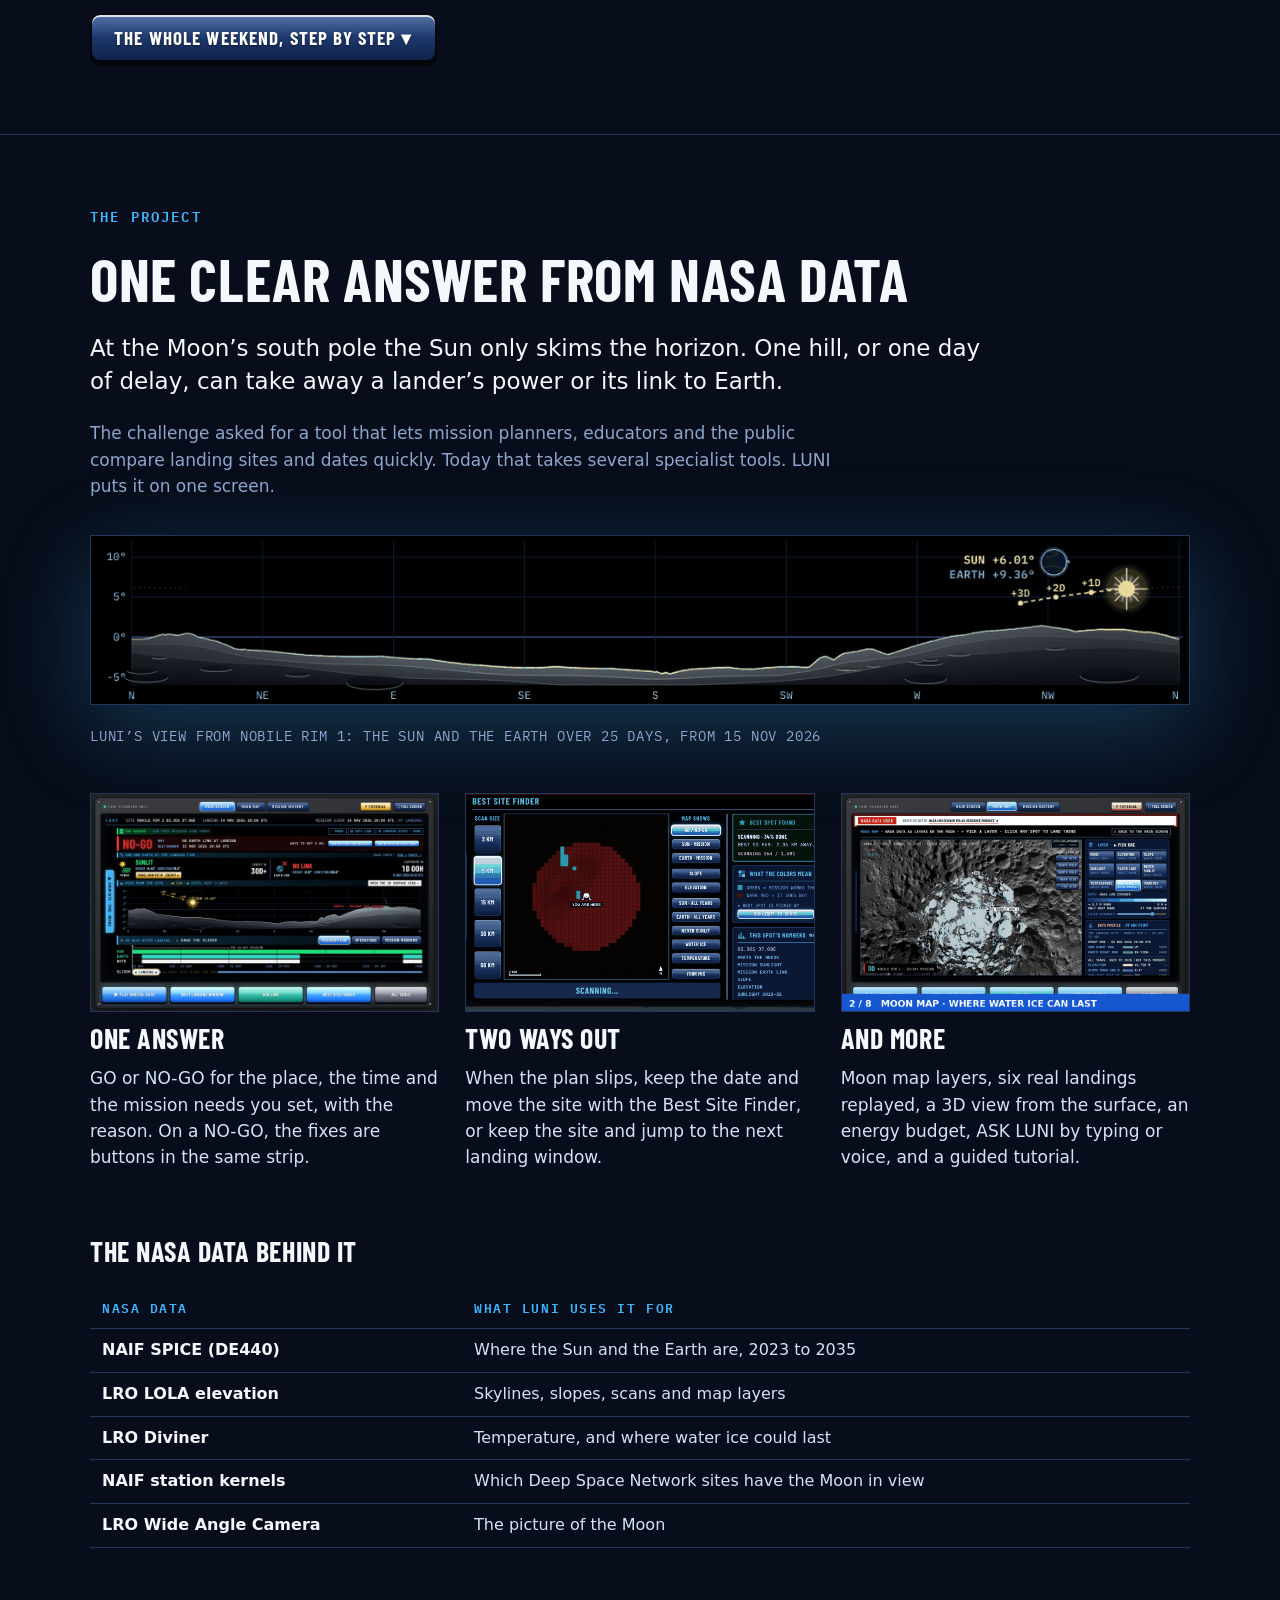
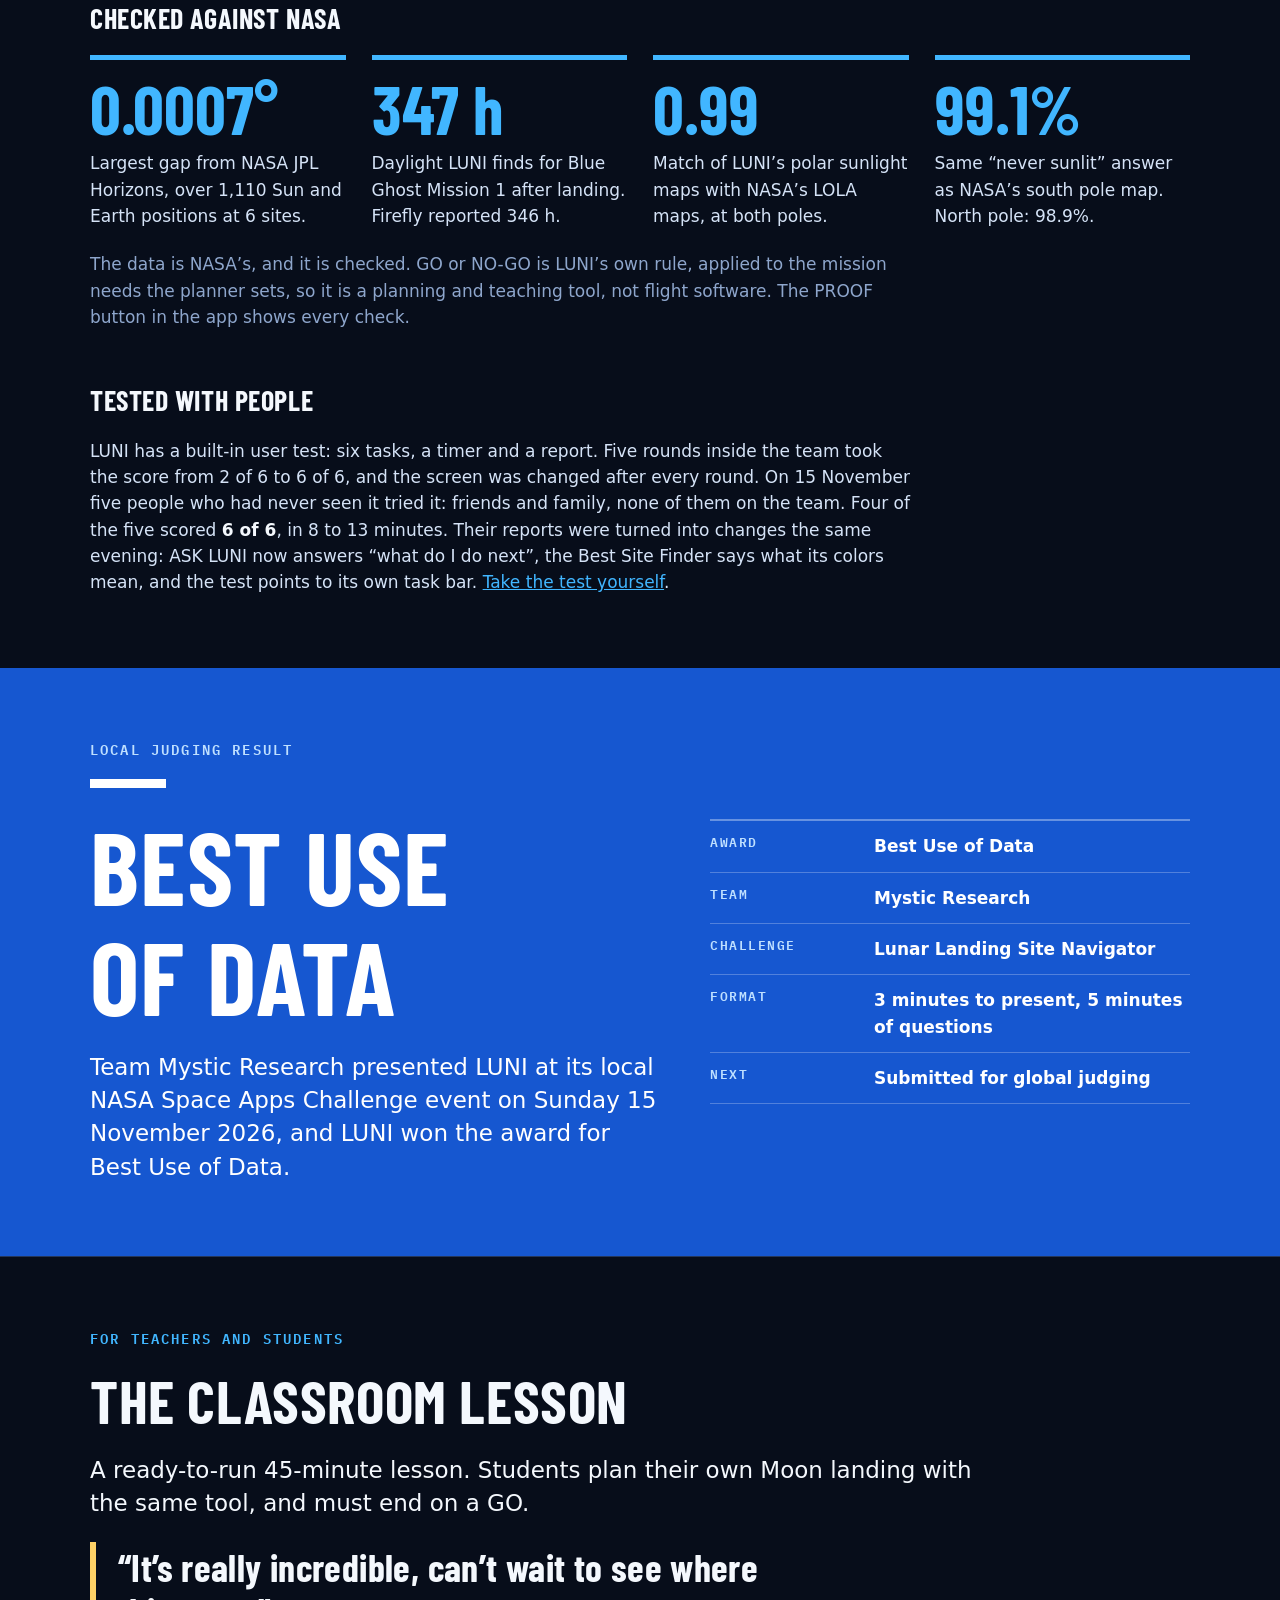
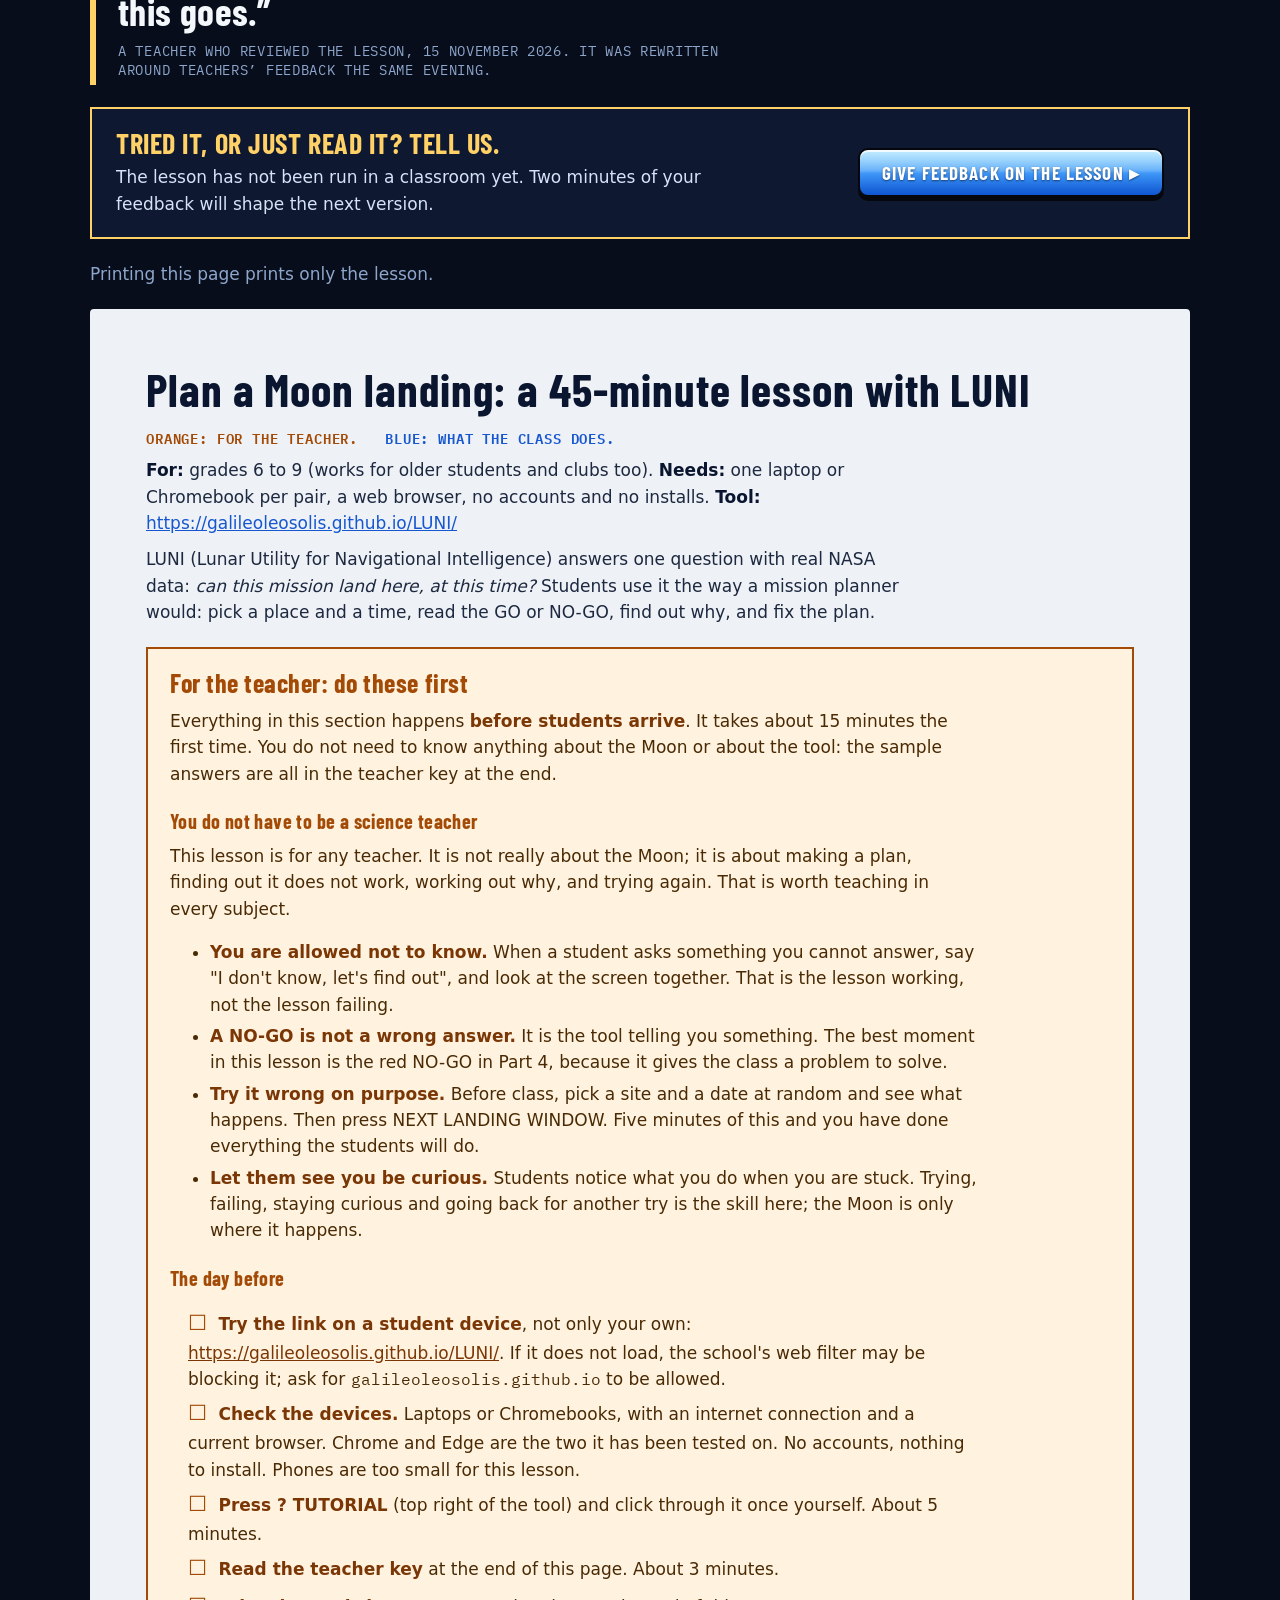
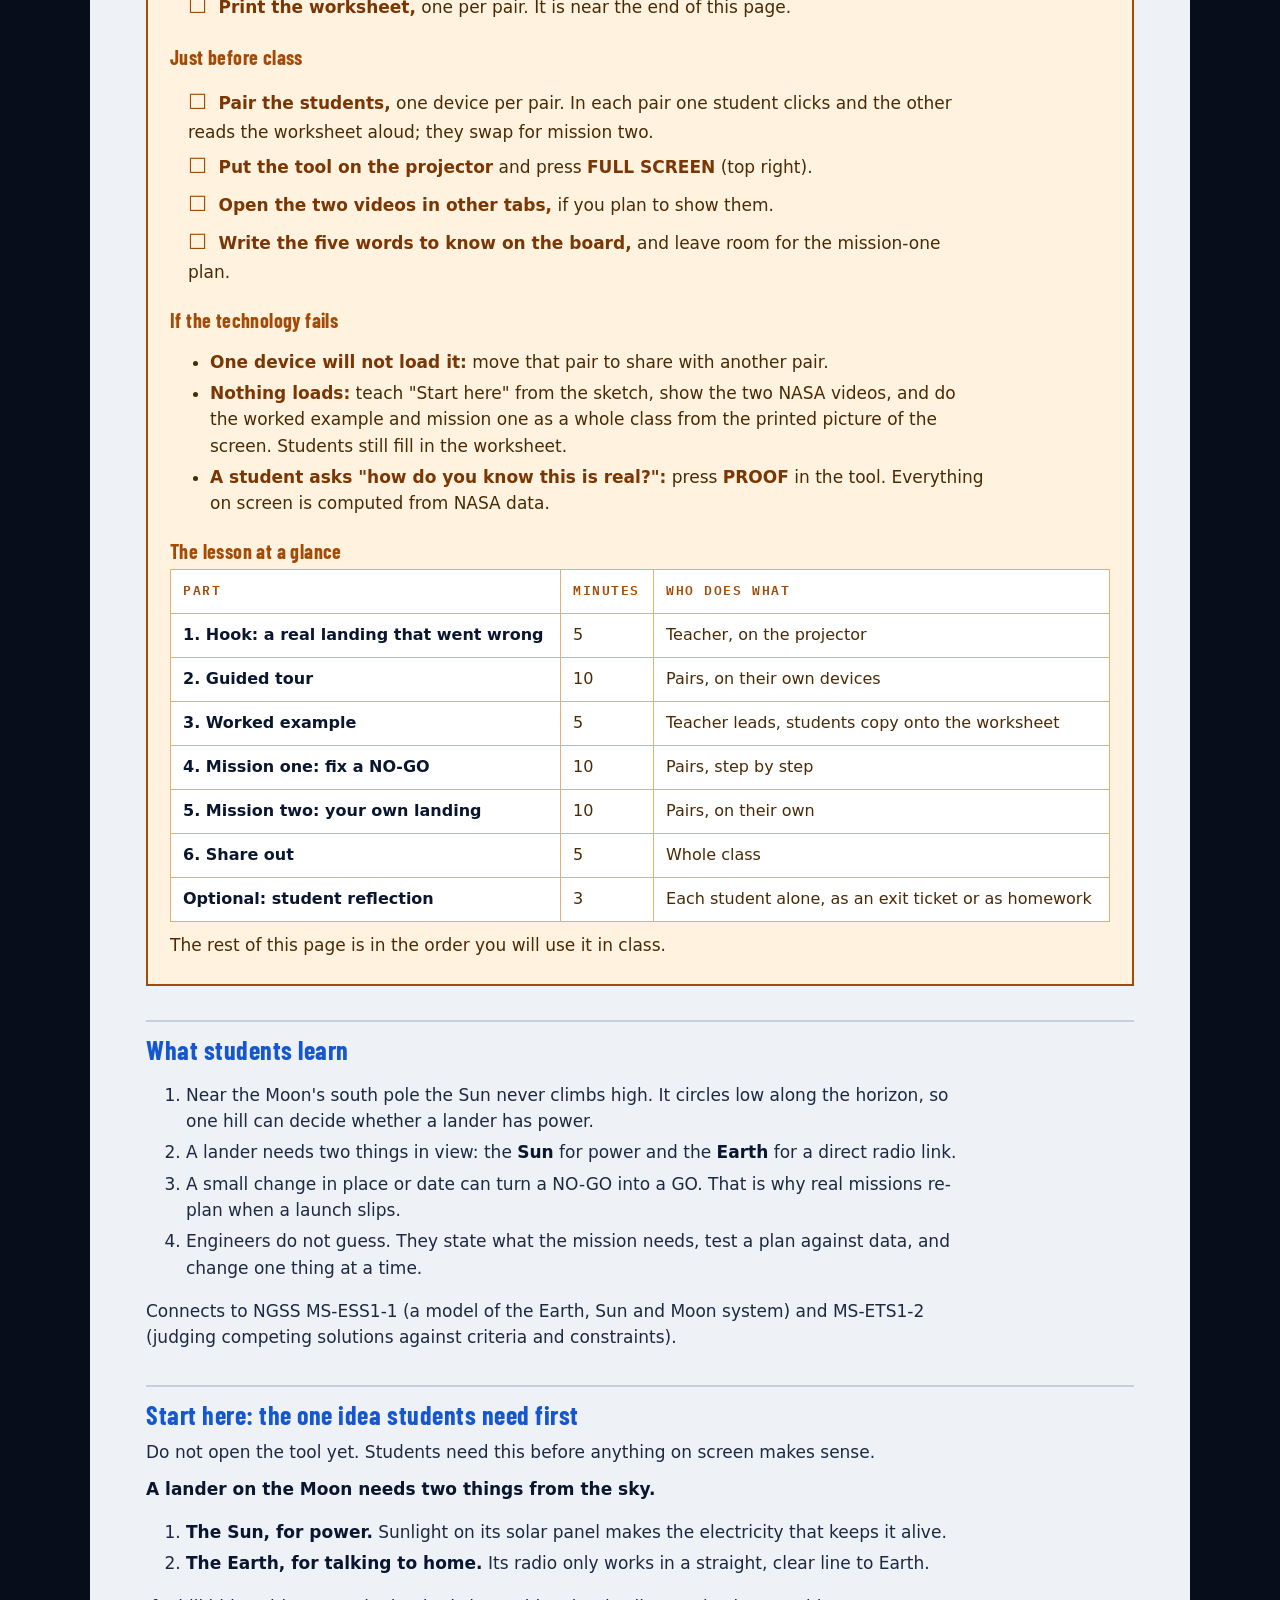
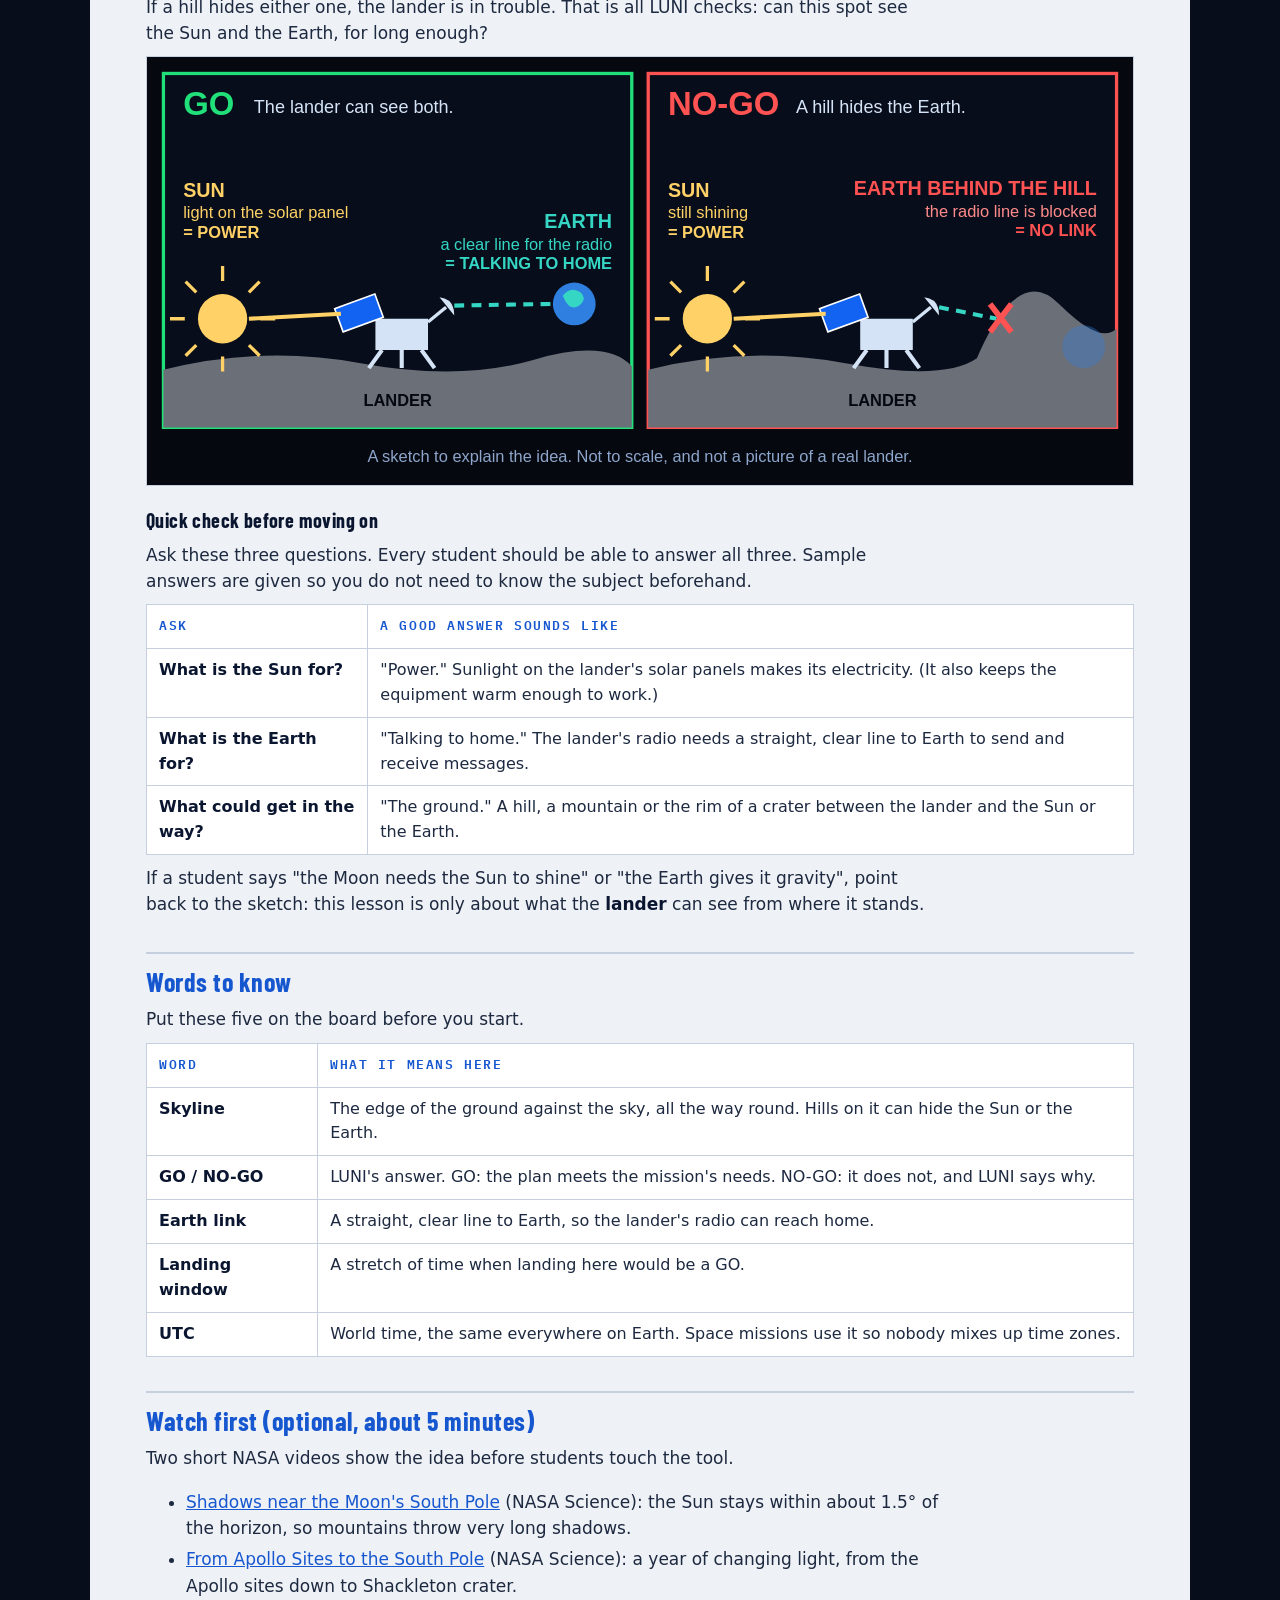
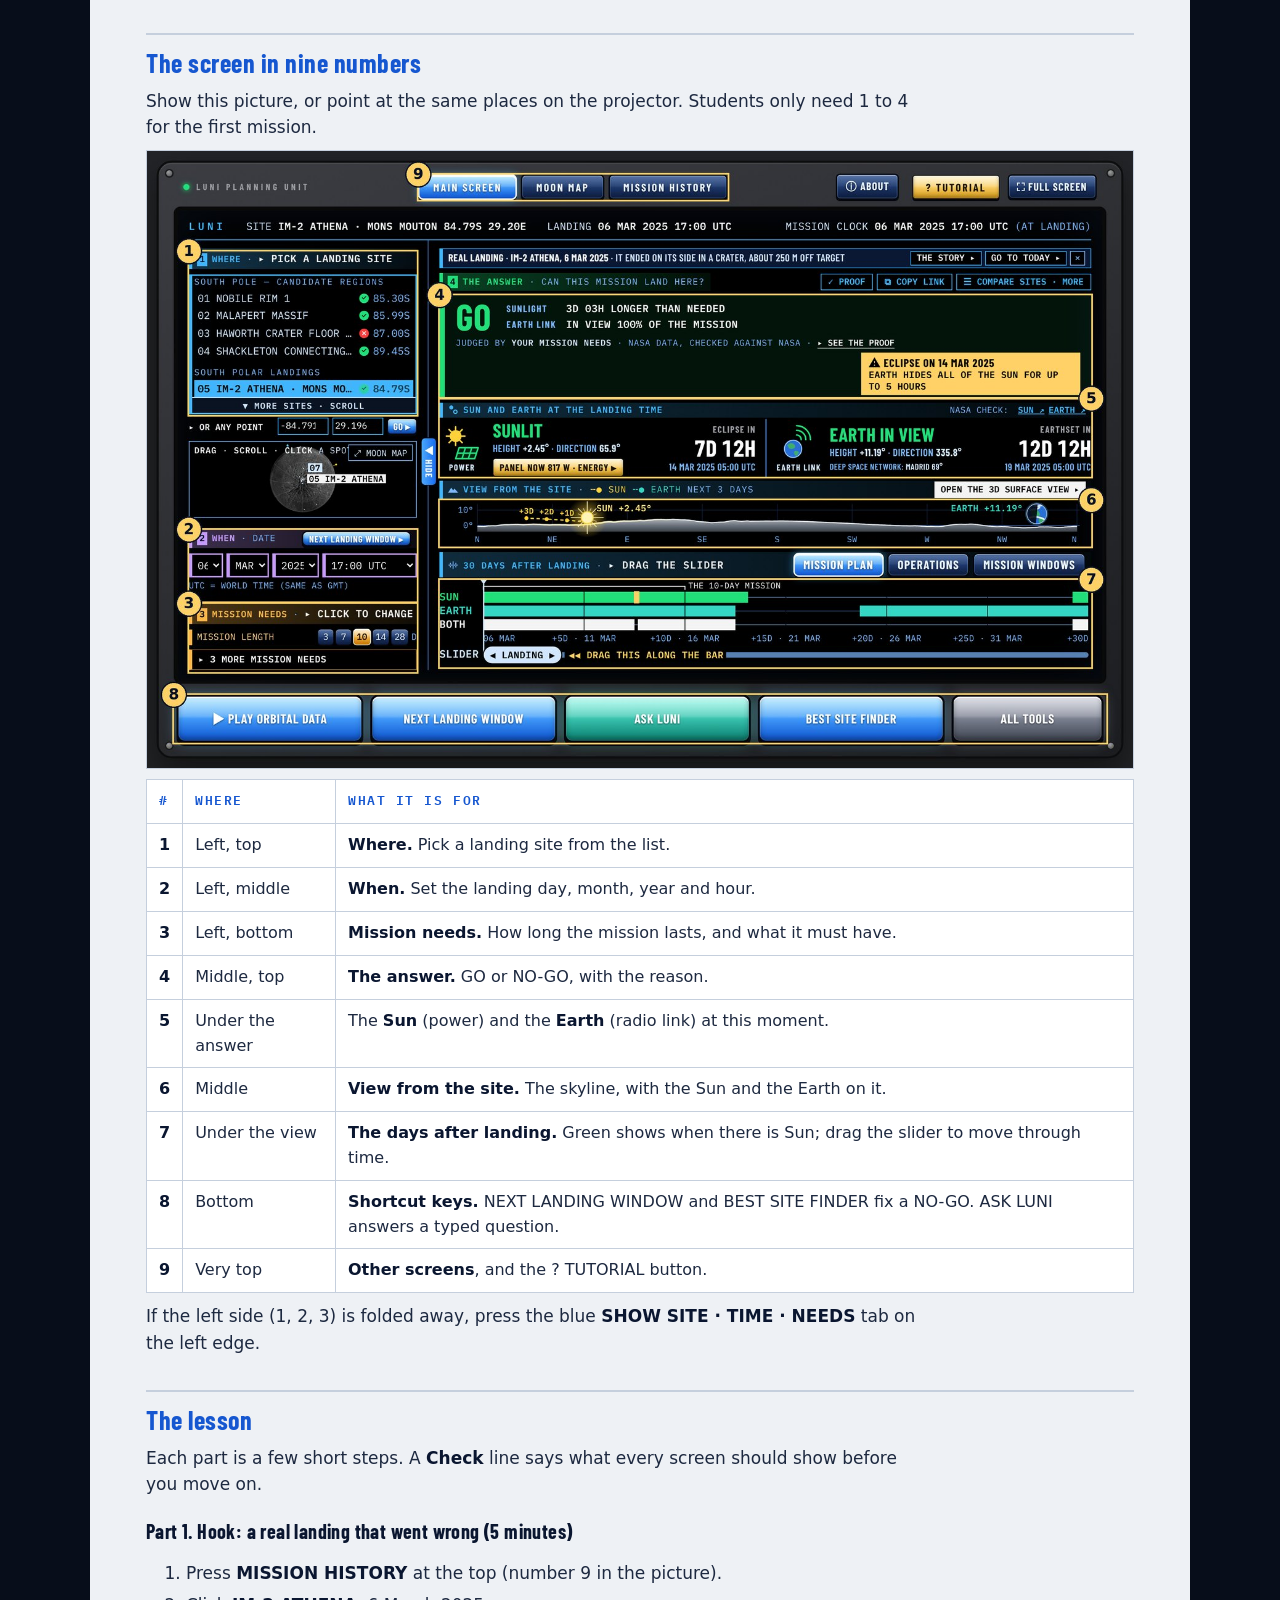
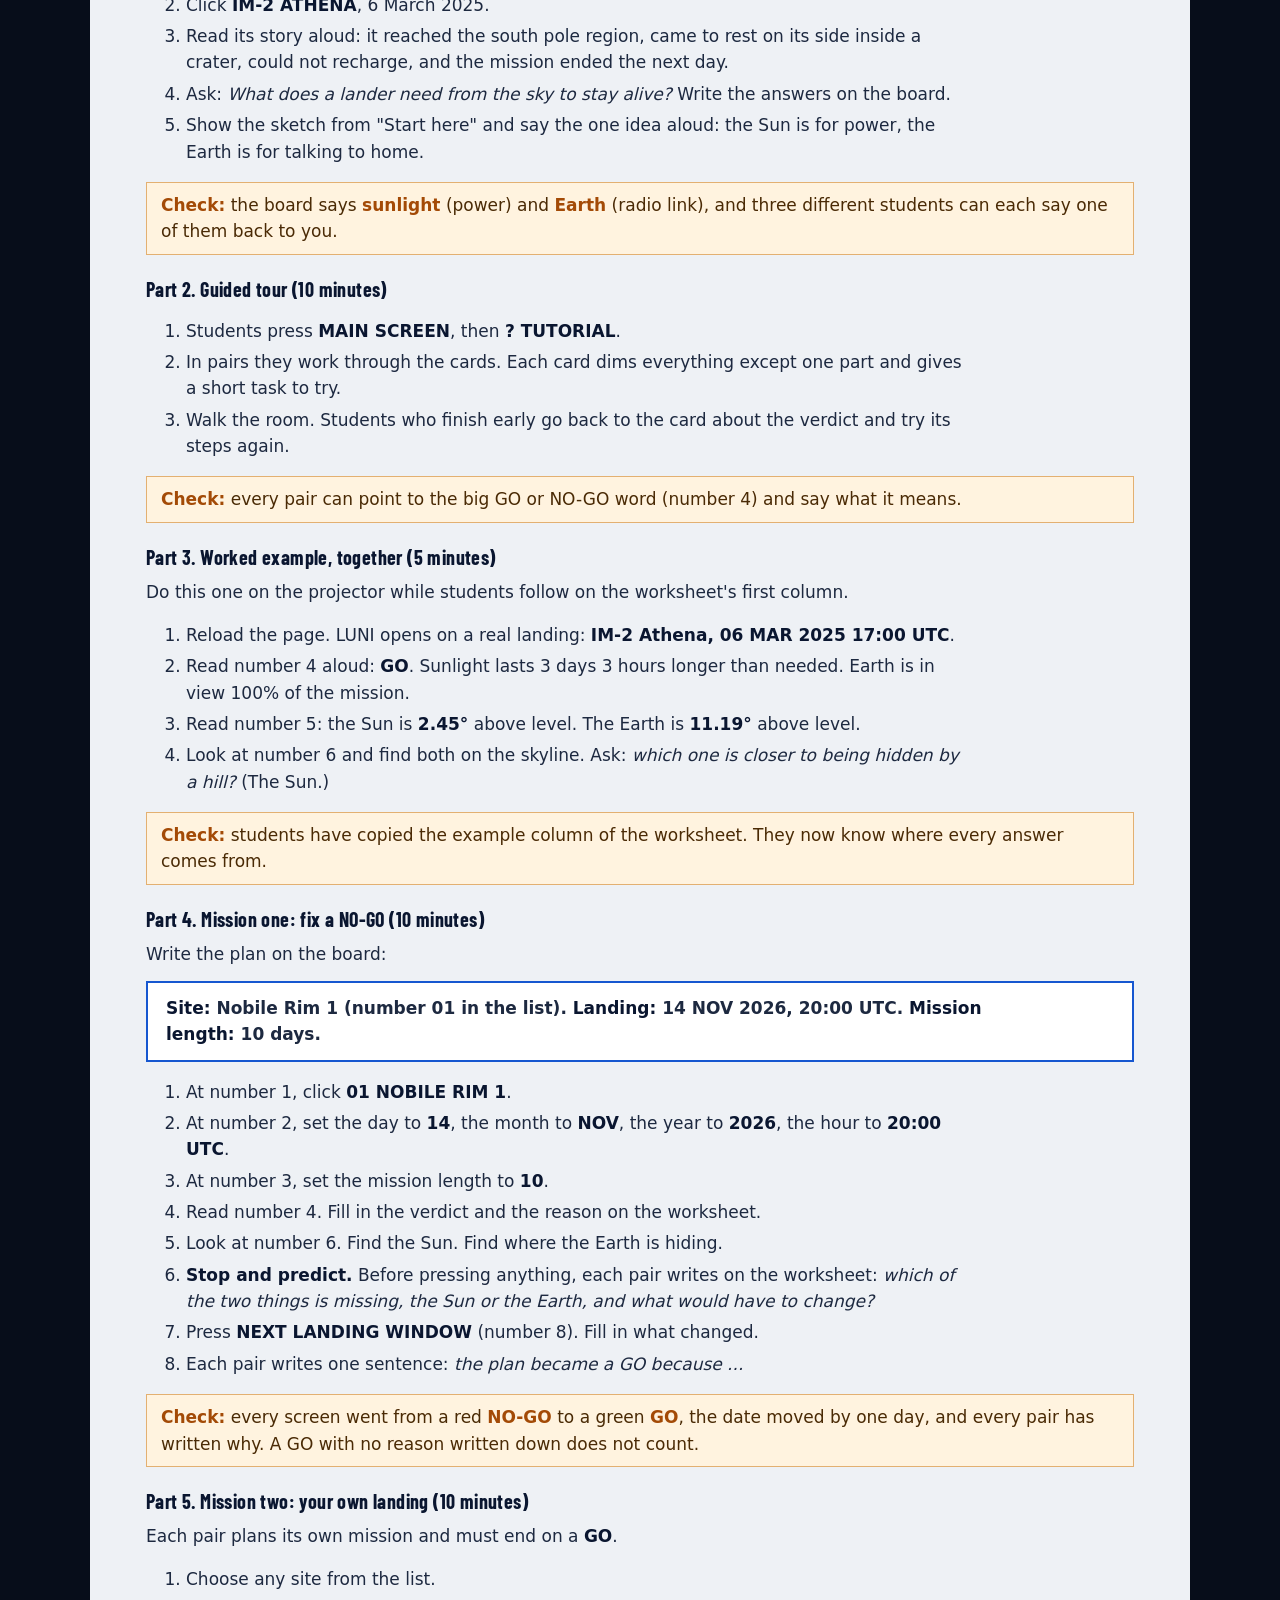
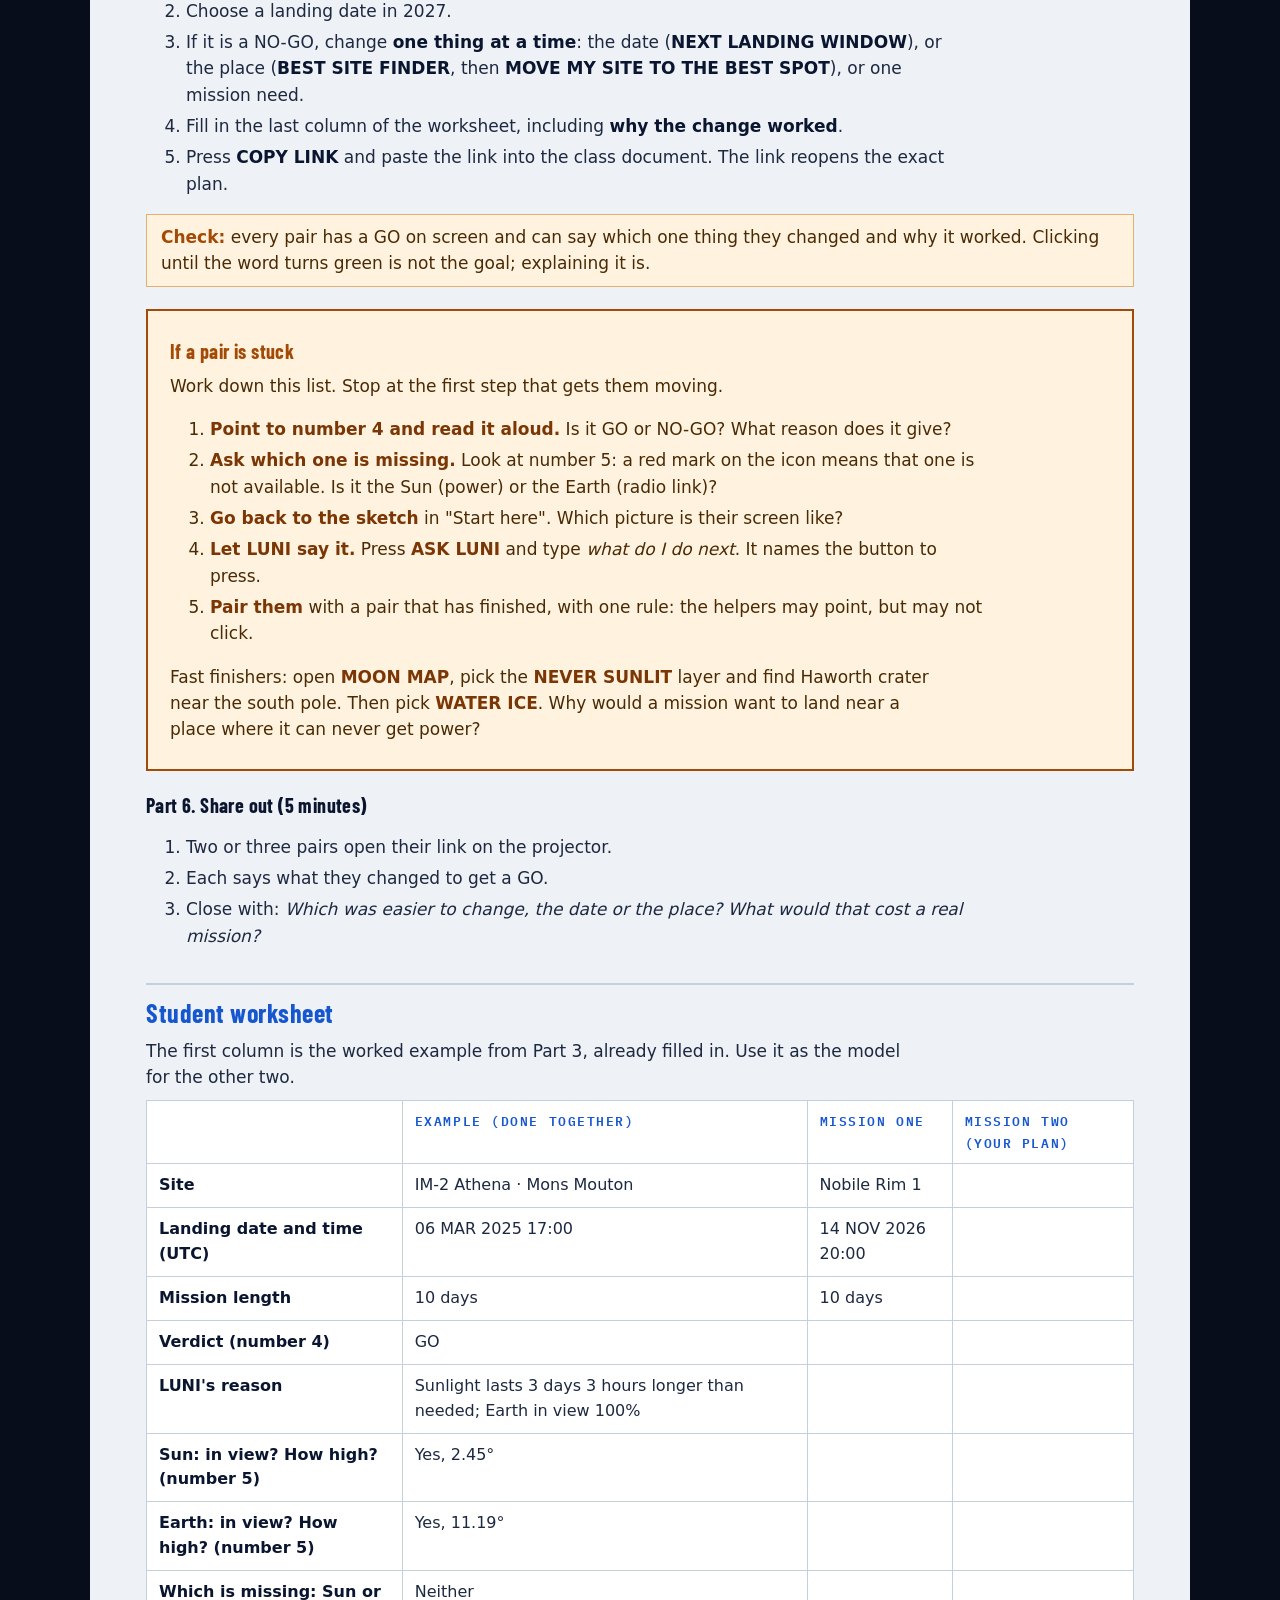
==== commit 333b9f3f: "Project page: the demo and the timeline first Co-Authored-By: Claude Fable 5.2 <noreply@anthropic.co" ====
--- a/about/index.html
+++ b/about/index.html
@@ -40,6 +40,16 @@
   background: linear-gradient(180deg, rgba(255,255,255,.6) 0%, rgba(255,255,255,.18) 46%, rgba(255,255,255,0) 52%, rgba(0,0,0,.14) 100%), linear-gradient(180deg, #6fd0ff, #1263f2);
   box-shadow: 0 4px 0 #05070c, inset 0 2px 0 rgba(255,255,255,.8); text-shadow: 0 1px 2px rgba(0,0,0,.5); }
 .btn:hover { filter: brightness(1.1); } .btn:active { transform: translateY(3px); box-shadow: 0 1px 0 #05070c; }
+.btn.gold { color: #1a1200; background: linear-gradient(180deg, rgba(255,255,255,.55), rgba(255,255,255,0) 52%), linear-gradient(180deg, #ffe08a, #f2a900); }
+.demo { background: #0b1428; }
+.demo-grid { display: grid; grid-template-columns: minmax(0, 7fr) minmax(0, 5fr); gap: 44px; align-items: center; }
+.demo-shot { position: relative; display: block; border: 2px solid var(--gold); box-shadow: 0 0 90px rgba(65, 182, 255, .28); line-height: 0; }
+.demo-shot img { width: 100%; height: auto; display: block; }
+.demo-play { position: absolute; left: 50%; top: 50%; transform: translate(-50%, -50%); display: inline-flex; align-items: center; gap: 14px; white-space: nowrap;
+  font: 700 clamp(18px, 2.4vw, 28px)/1 var(--disp); letter-spacing: .06em; color: #1a1200; padding: 16px 26px; border-radius: 12px; border: 2px solid #05070c;
+  background: linear-gradient(180deg, rgba(255,255,255,.55), rgba(255,255,255,0) 52%), linear-gradient(180deg, #ffe08a, #f2a900); box-shadow: 0 5px 0 #05070c, 0 14px 40px rgba(0, 0, 0, .6); }
+.demo-play i { font-style: normal; }
+.demo-shot:hover .demo-play { filter: brightness(1.08); }
 .btn.quiet { background: linear-gradient(180deg, rgba(255,255,255,.2), rgba(255,255,255,0) 50%), linear-gradient(180deg, #2b4f8f, #10224a); }
 .nav .btn { font-size: 16px; padding: 9px 16px; color: #fff; letter-spacing: .06em; font-family: var(--disp); }
 
@@ -152,20 +162,20 @@
 footer p { max-width: 80ch; margin-bottom: 8px; }
 
 @media (max-width: 860px) {
-  .hero-grid, .award-grid, .cols3 { grid-template-columns: 1fr; }
+  .hero-grid, .award-grid, .cols3, .demo-grid { grid-template-columns: 1fr; }
   .nums { grid-template-columns: 1fr 1fr; }
   section { padding: 52px 0; }
   .nav a:not(.btn) { display: none; }
   .vhead i { margin-left: 0; width: 100%; }
 }
 @media (prefers-reduced-motion: reduce) { html { scroll-behavior: auto; } }
-@media print { .nav, .hero, #project, .award, #timeline, footer, .fb, .fb-banner { display: none !important; } body { background: #fff; } section { padding: 0; border: none; } .paper { padding: 0; } }
+@media print { .nav, .hero, #demo, #project, .award, #timeline, #weekend, footer, .fb, .fb-banner { display: none !important; } body { background: #fff; } section { padding: 0; border: none; } .paper { padding: 0; } }
 </style>
 </head>
 <body>
 <nav class="nav"><div class="wrap">
   <b>LUNI</b>
-  <a href="#project">THE PROJECT</a><a href="#award">JUDGING</a><a href="#lesson">LESSON</a><a href="#timeline">TIMELINE</a>
+  <a href="#demo">DEMO</a><a href="#timeline">TIMELINE</a><a href="#project">THE PROJECT</a><a href="#award">JUDGING</a><a href="#lesson">LESSON</a>
   <a class="btn" href="../">OPEN LUNI ▸</a>
 </div></nav>
 
@@ -176,11 +186,41 @@
     <div class="bar"></div>
     <p class="full">Lunar Utility for Navigational Intelligence</p>
     <p class="lead">Can this mission land here, at this time? LUNI answers <b class="go">GO</b> or <b class="nogo">NO-GO</b> from NASA data, gives the reason, and offers the way out.</p>
-    <div class="btns"><a class="btn" href="../">OPEN LUNI ▸</a><a class="btn quiet" href="#lesson">THE CLASSROOM LESSON</a></div>
+    <div class="btns"><a class="btn gold" href="../slides/">▶ WATCH THE DEMO</a><a class="btn" href="../">OPEN LUNI ▸</a></div>
+    <div class="btns"><a class="btn quiet" href="#timeline">THE TIMELINE</a><a class="btn quiet" href="#lesson">THE CLASSROOM LESSON</a></div>
     <a class="ribbon" href="#award"><svg viewBox="0 0 24 24" aria-hidden="true"><path d="M12 2.500l2.900 6.200 6.600.800-4.900 4.600 1.300 6.600L12 17.400 6.100 20.700l1.300-6.600-4.900-4.600 6.600-.800z"/></svg><span>BEST USE OF DATA<br>LOCAL JUDGING · 15 NOV 2026</span></a>
   </div>
   <img class="shot" src="img/hero.jpg" width="1600" height="1000" alt="The LUNI main screen: a GO for Nobile Rim 1 on 15 November 2026, with the Sun and Earth readouts, the view from the site and the 30-day mission plan">
 </div></header>
+
+<section id="demo" class="demo"><div class="wrap demo-grid">
+  <a class="demo-shot" href="../slides/" aria-label="Open the demo: seven slides">
+    <img src="img/demo-cover.jpg" width="1600" height="900" alt="The first slide of the LUNI demo: the name, the team Mystic Research, and the main screen showing a GO">
+    <span class="demo-play"><i>▶</i> WATCH THE DEMO</span>
+  </a>
+  <div class="stack">
+    <p class="label">The demo</p>
+    <h2>SEVEN SLIDES, THREE MINUTES</h2>
+    <p class="lead">The challenge, the answer LUNI gives, what happens when the plan slips, the NASA data behind it, and who tested it.</p>
+    <p class="dim">The recordings on the slides are the real app, and they play in your browser. Nothing to download and no sign-in.</p>
+    <div class="btns"><a class="btn gold" href="../slides/">▶ WATCH THE DEMO</a><a class="btn" href="../">OR TRY LUNI YOURSELF ▸</a></div>
+  </div>
+</div></section>
+
+<section id="timeline"><div class="wrap stack">
+  <p class="label">How it was built</p>
+  <h2>TWO DRAFTS, 8 MAIN RELEASES, ONE WEEKEND</h2>
+  <p class="lead">Every picture is the real app at that version. Step through to see what testers’ feedback changed.</p>
+  <div class="viewer" aria-label="Screens, version by version">
+    <div class="vhead"><b id="v-tag"></b><span id="v-name"></span><i id="v-when"></i></div>
+    <img id="v-img" alt="" width="1440" height="900">
+    <div class="ctl"><button id="prev">◀ EARLIER</button><button id="next">LATER ▶</button><button id="play">▶ PLAY THROUGH</button><span class="grow"></span><button id="view-main" class="on">MAIN SCREEN</button><button id="view-finder">BEST SITE FINDER</button></div>
+    <div class="steps" id="steps"></div>
+    <ul id="v-changes"></ul>
+    <p class="cap">Times are New York time. The finder picture exists only for some versions.</p>
+  </div>
+  <p><a class="btn quiet" href="#weekend">THE WHOLE WEEKEND, STEP BY STEP ▾</a></p>
+</div></section>
 
 <section id="project"><div class="wrap stack">
   <p class="label">The project</p>
@@ -765,19 +805,9 @@
   <div id="lesson-end"></div>
 </div></section>
 
-<section id="timeline"><div class="wrap stack">
+<section id="weekend"><div class="wrap stack">
   <p class="label">How it was built</p>
-  <h2>TWO DRAFTS, 8 MAIN RELEASES, ONE WEEKEND</h2>
-  <p class="lead">Every picture is the real app at that version. Step through to see what testers’ feedback changed.</p>
-  <div class="viewer" aria-label="Screens, version by version">
-    <div class="vhead"><b id="v-tag"></b><span id="v-name"></span><i id="v-when"></i></div>
-    <img id="v-img" alt="" width="1440" height="900">
-    <div class="ctl"><button id="prev">◀ EARLIER</button><button id="next">LATER ▶</button><button id="play">▶ PLAY THROUGH</button><span class="grow"></span><button id="view-main" class="on">MAIN SCREEN</button><button id="view-finder">BEST SITE FINDER</button></div>
-    <div class="steps" id="steps"></div>
-    <ul id="v-changes"></ul>
-    <p class="cap">Times are New York time. The finder picture exists only for some versions.</p>
-  </div>
-  <h3 style="margin-top:30px">THE WEEKEND, IN ORDER</h3>
+  <h2>THE WEEKEND, IN ORDER</h2>
   <ol class="tl">
     <li class="mile"><time>Sat 14 Nov · 9:00 AM</time><h4>The hackathon opens</h4><ul><li>NASA Space Apps Challenge 2026. Team Mystic Research picks the Lunar Landing Site Navigator challenge.</li></ul></li>
     <li><time>Sat 14 Nov · 10:21 AM · 1 save</time><h4><em>DRAFT 1</em>First sketch</h4><ul><li>A plain page with made-up numbers, to try the idea.</li><li>Called LUNO at this point.</li></ul><button data-v="a0">SEE THIS SCREEN ▲</button></li>
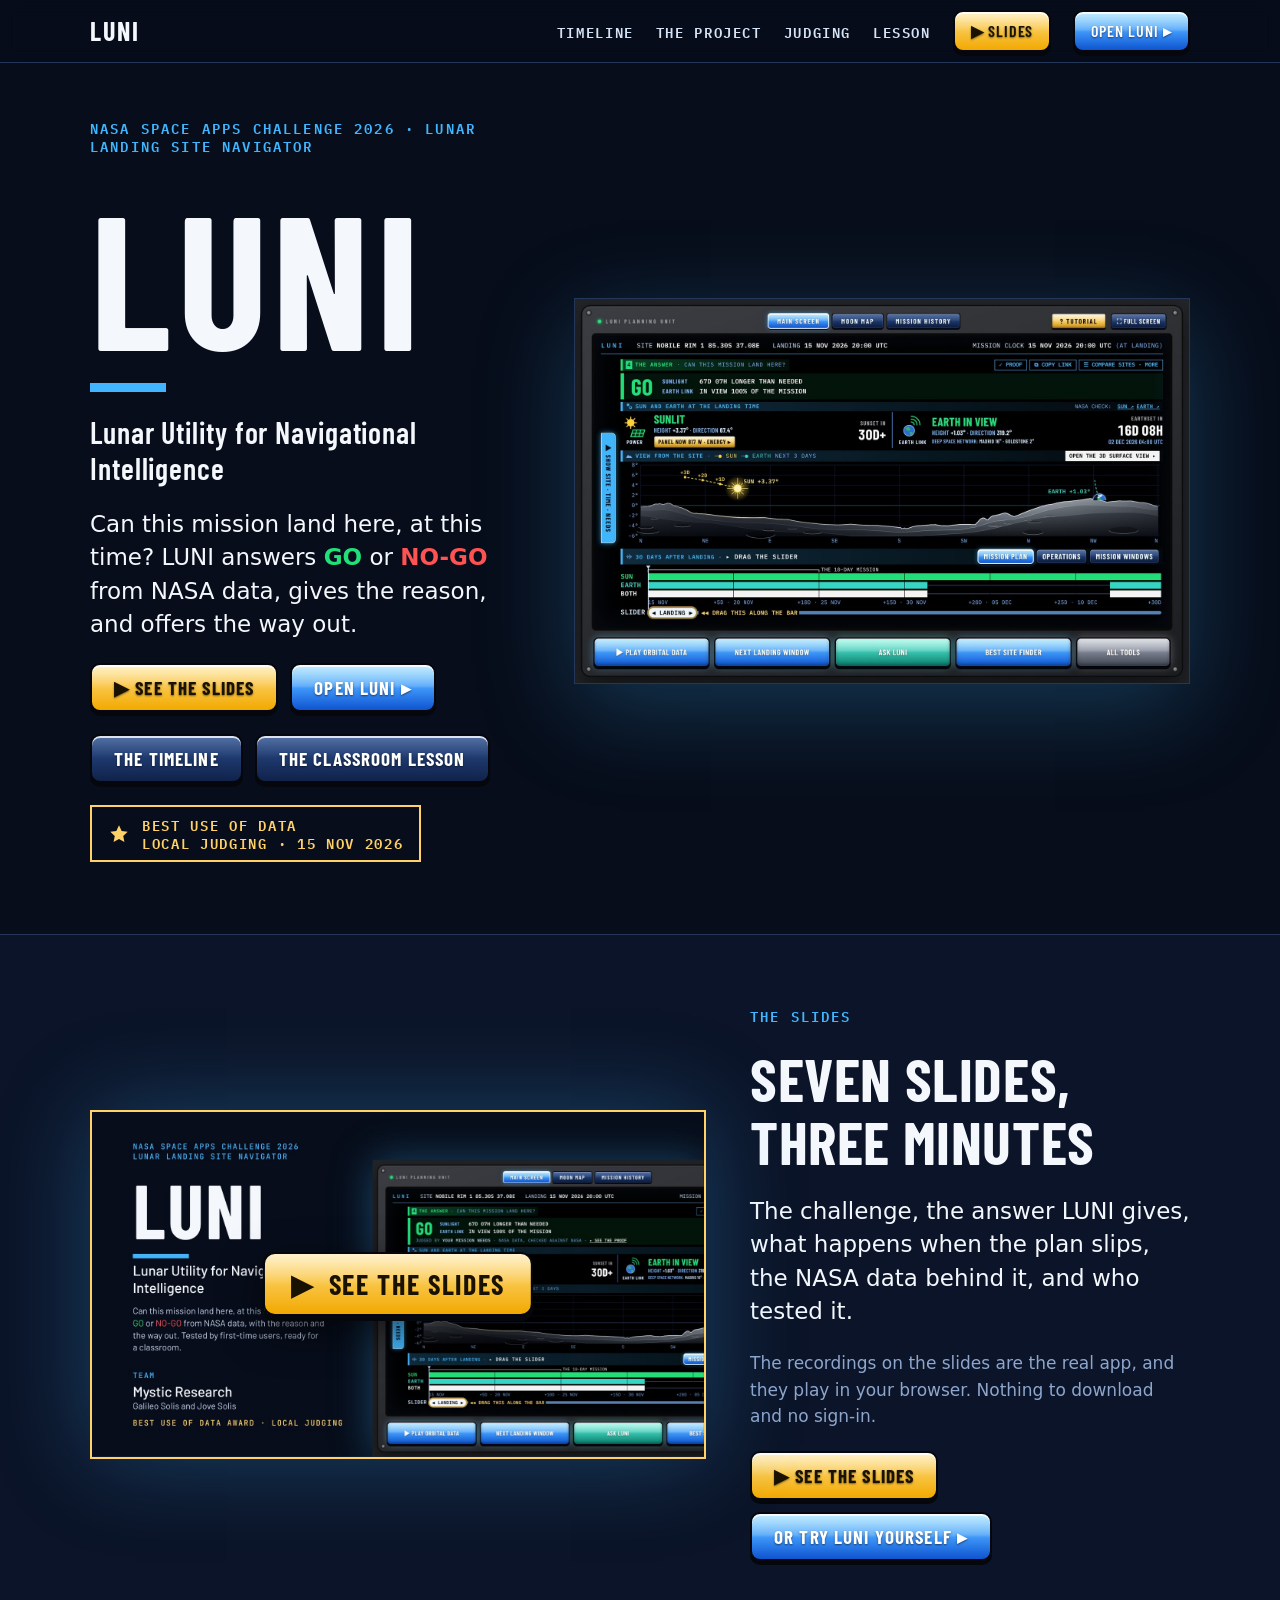
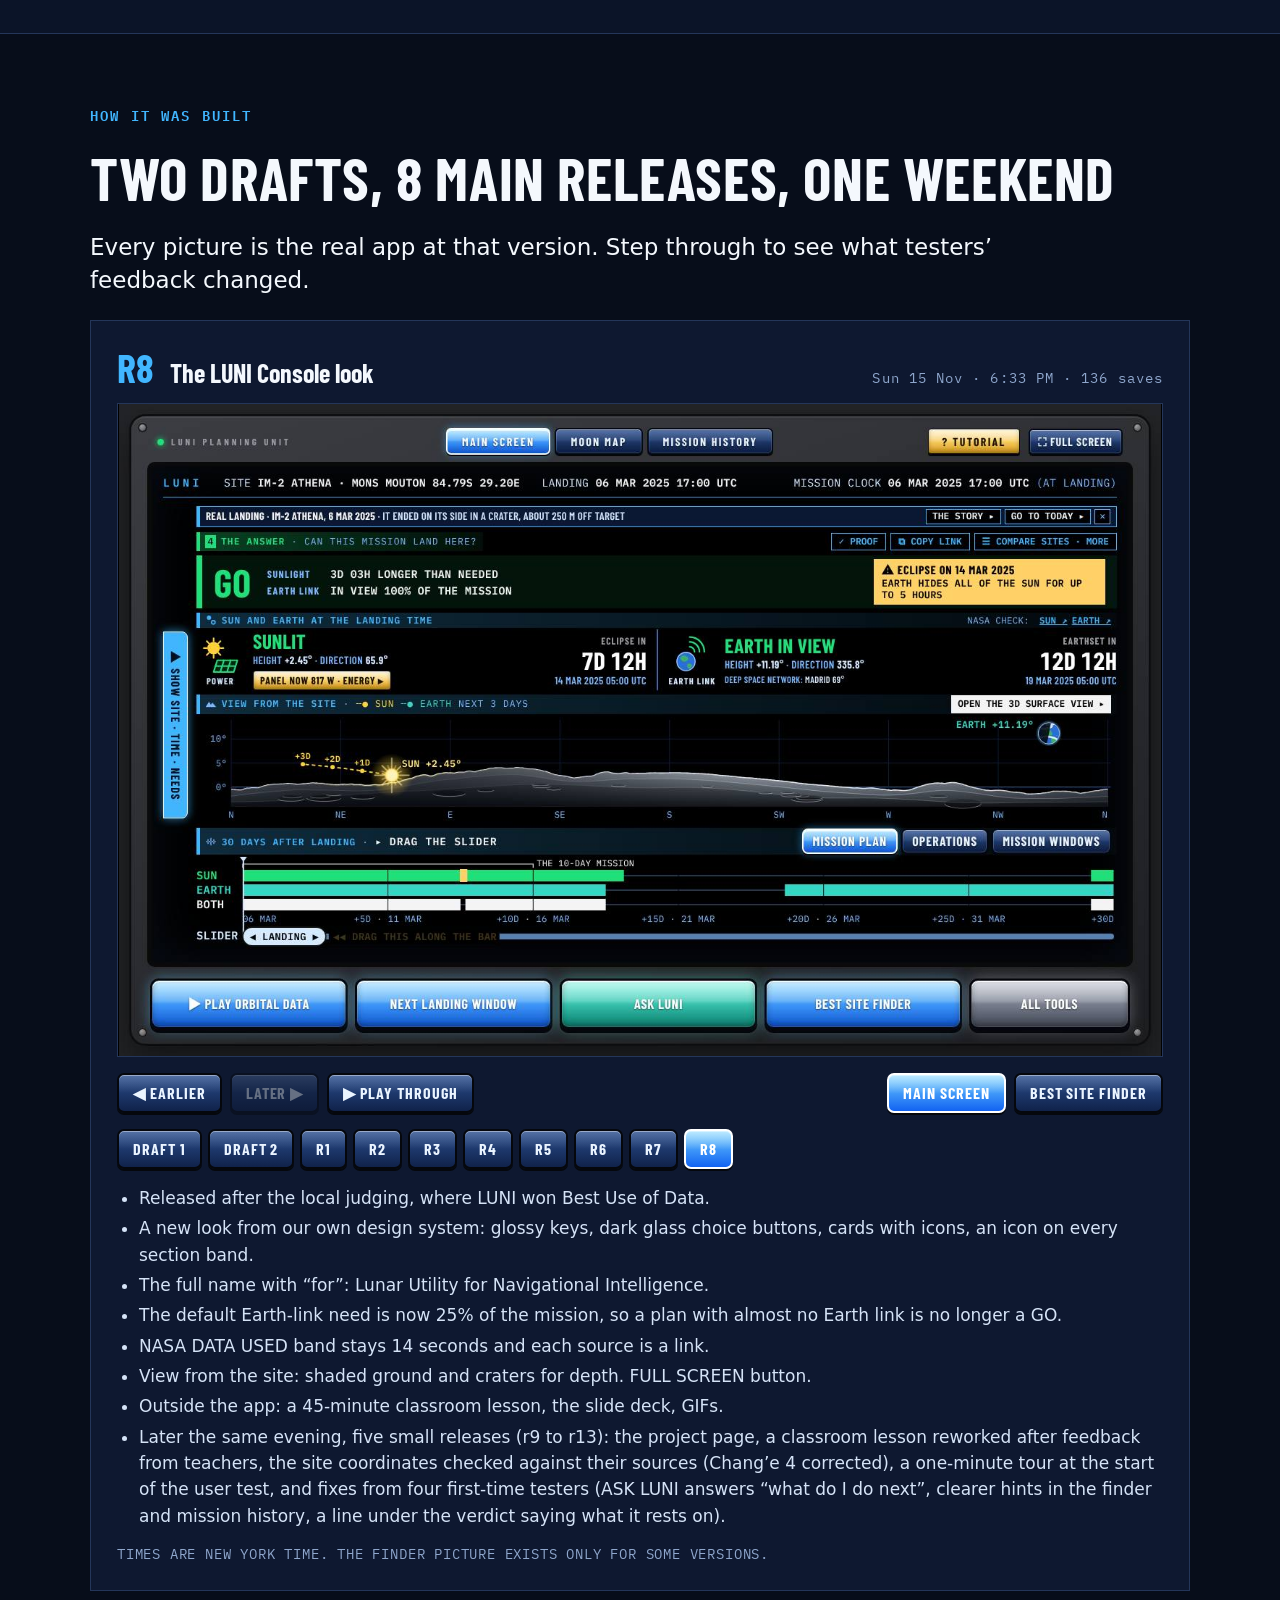
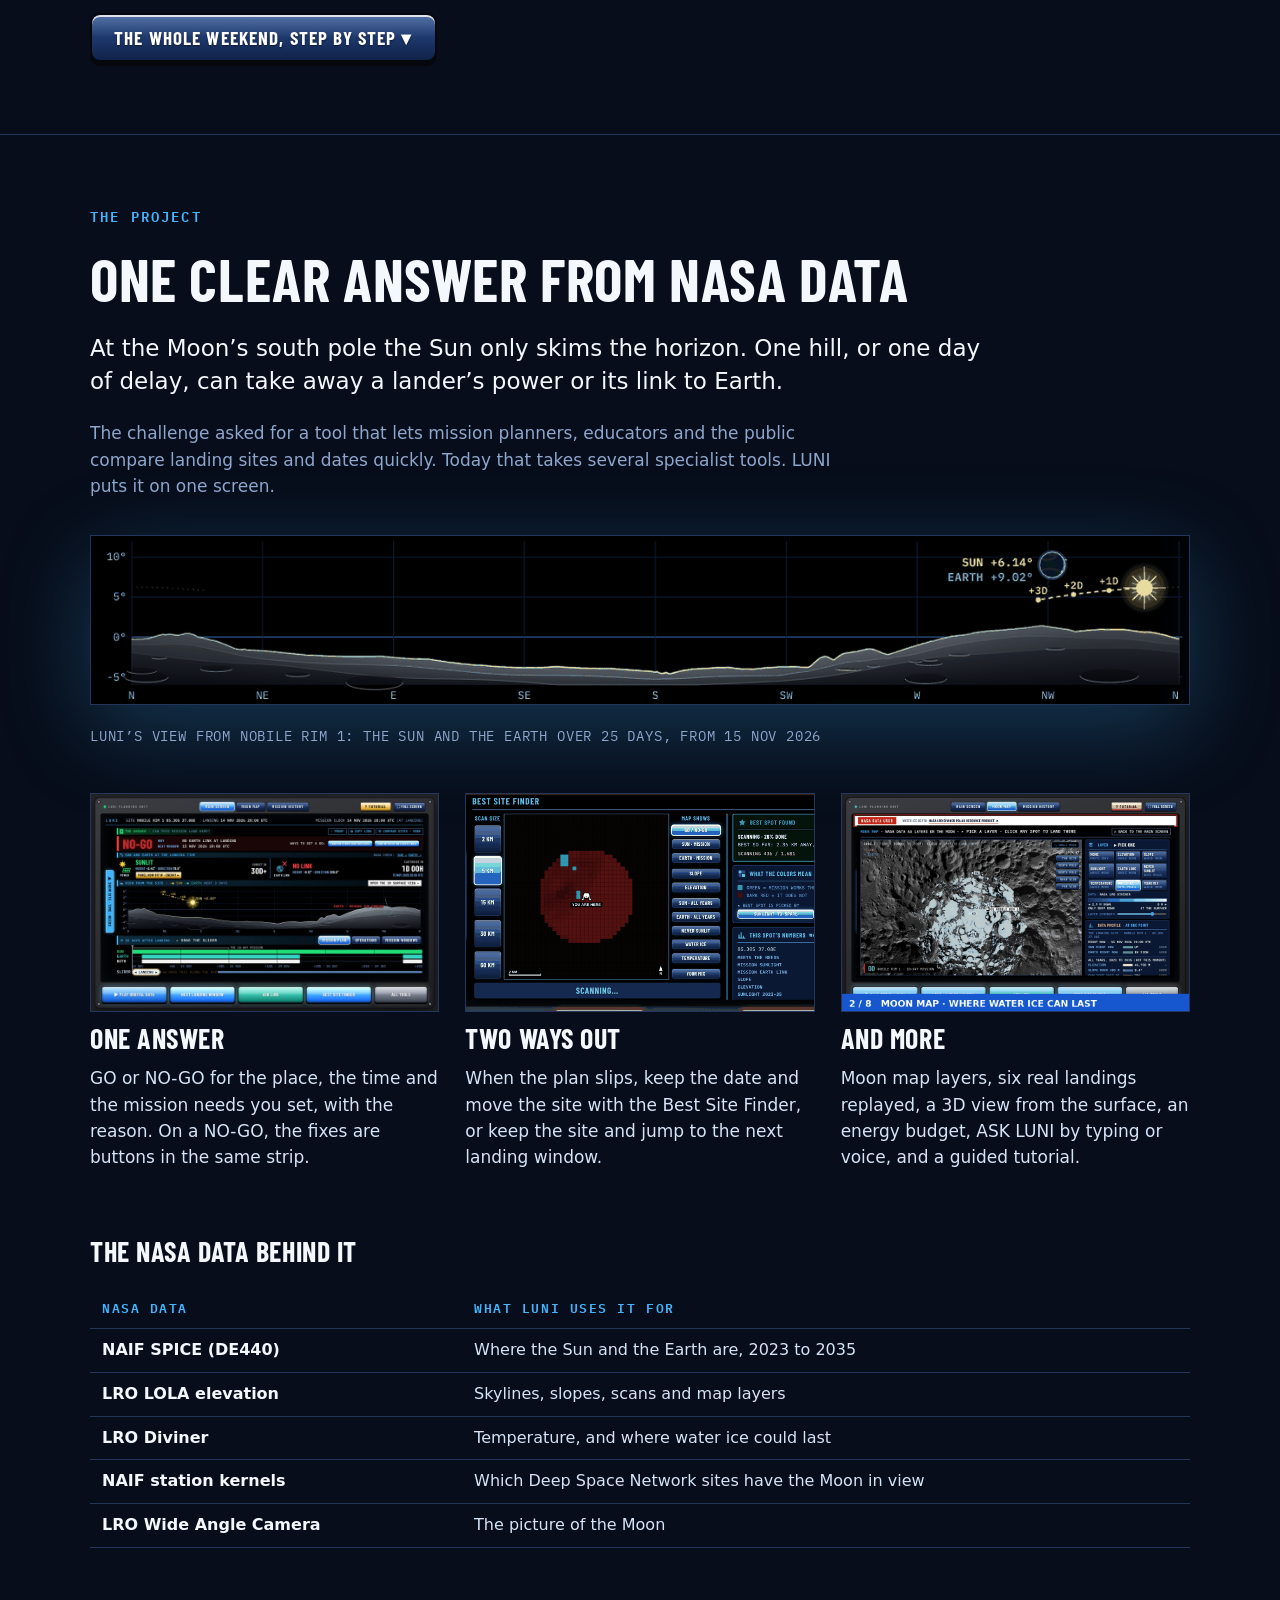
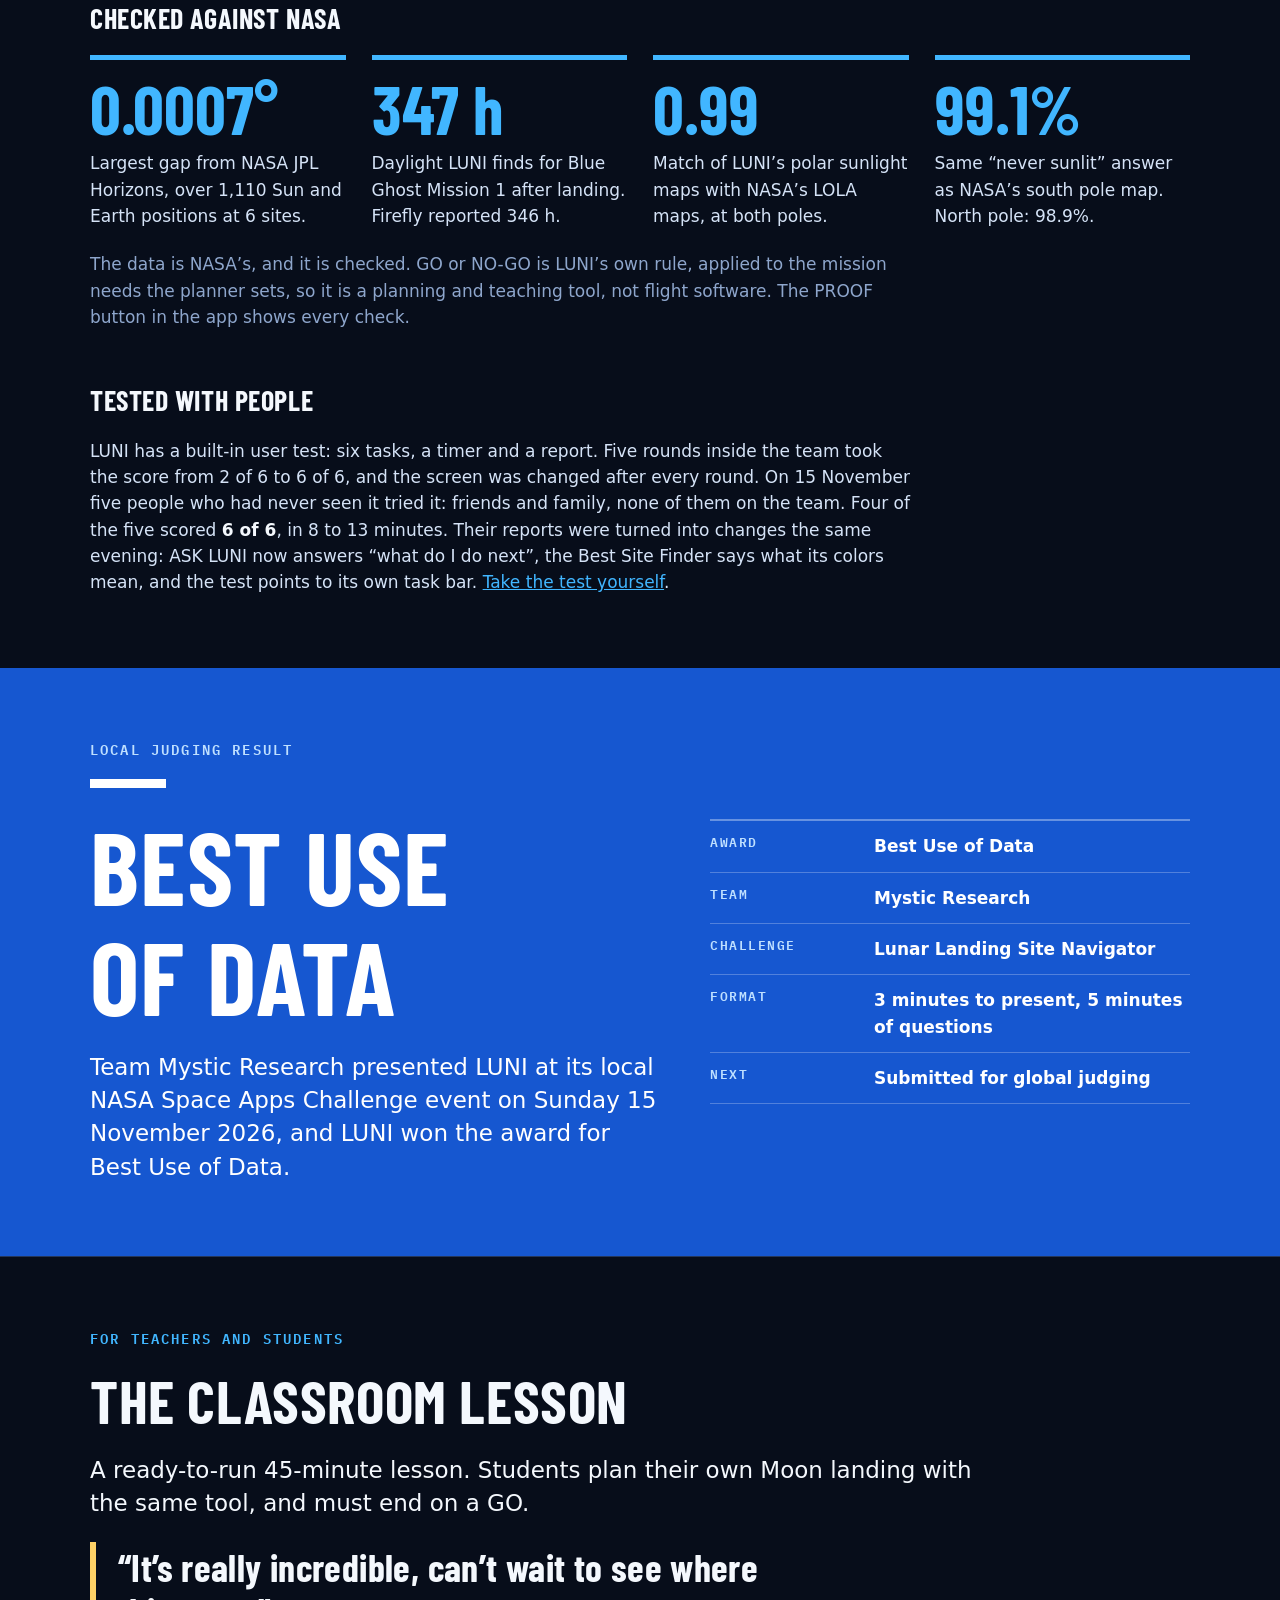
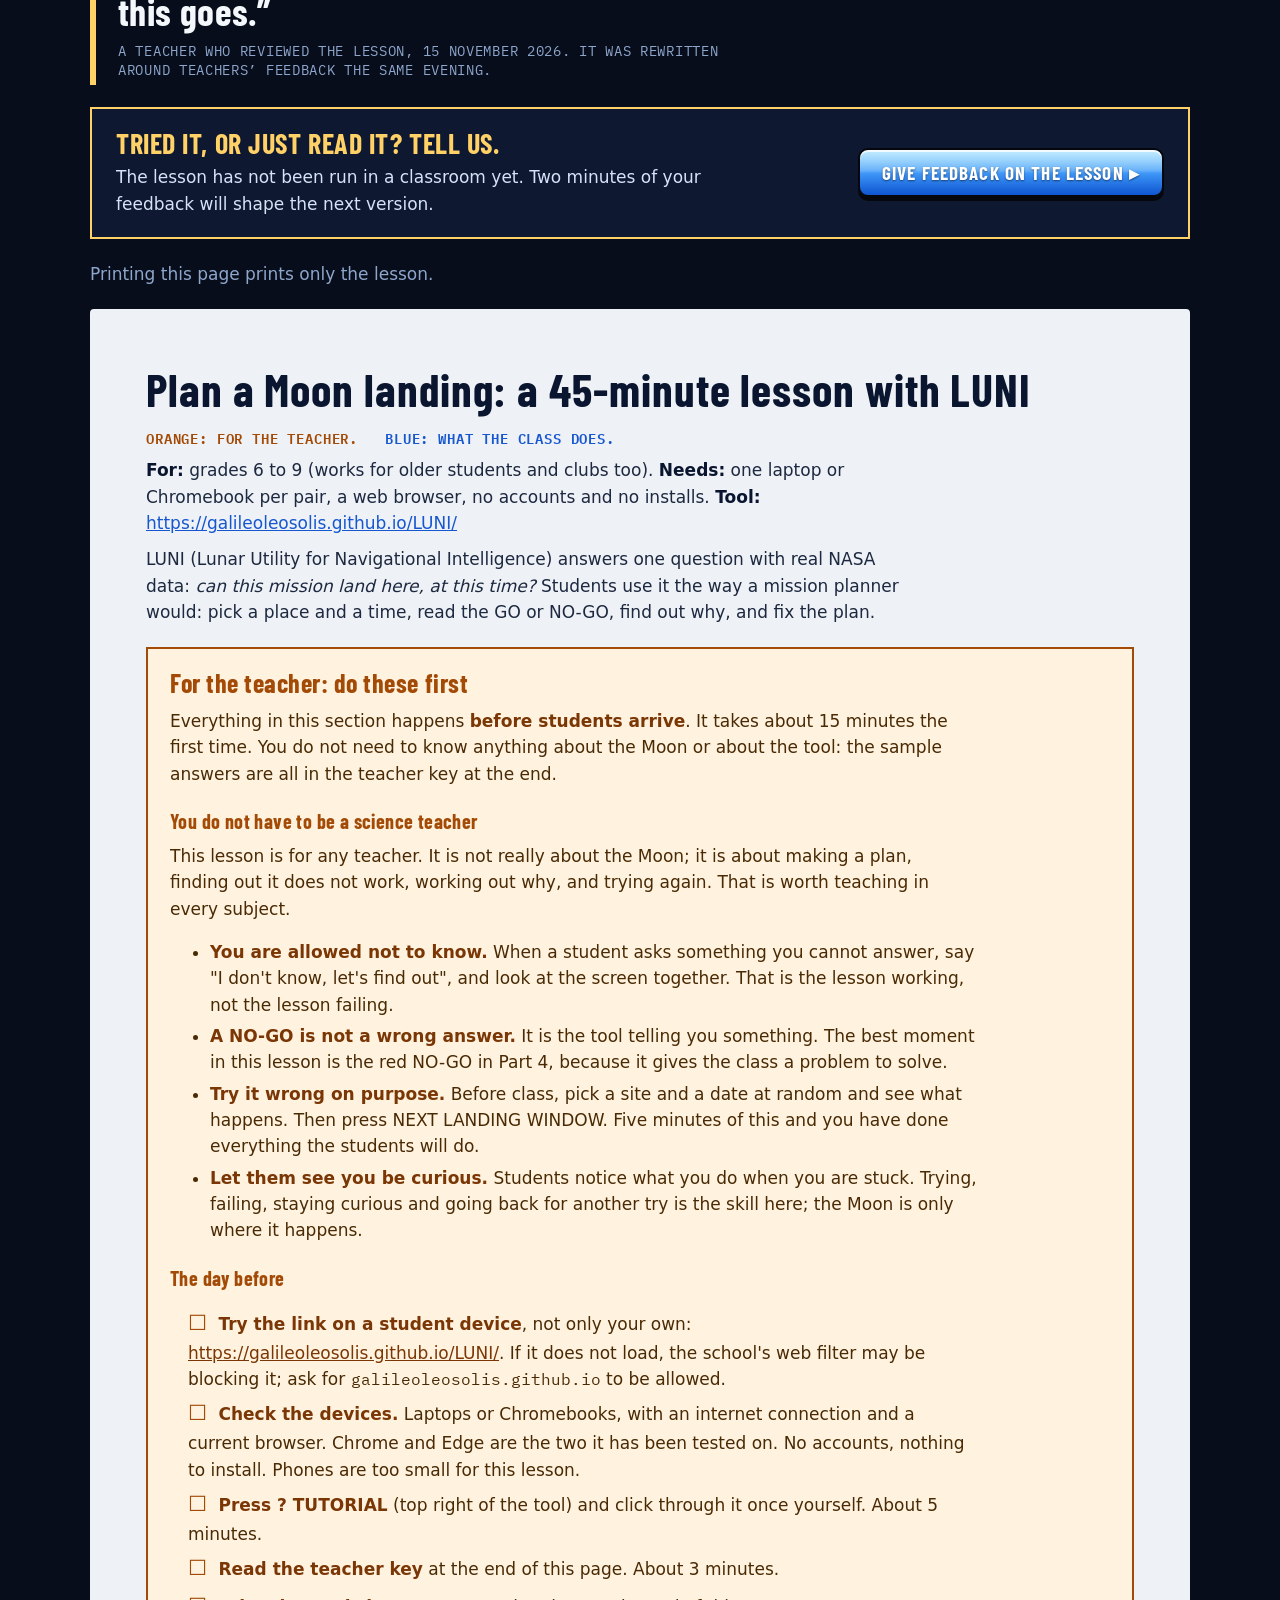
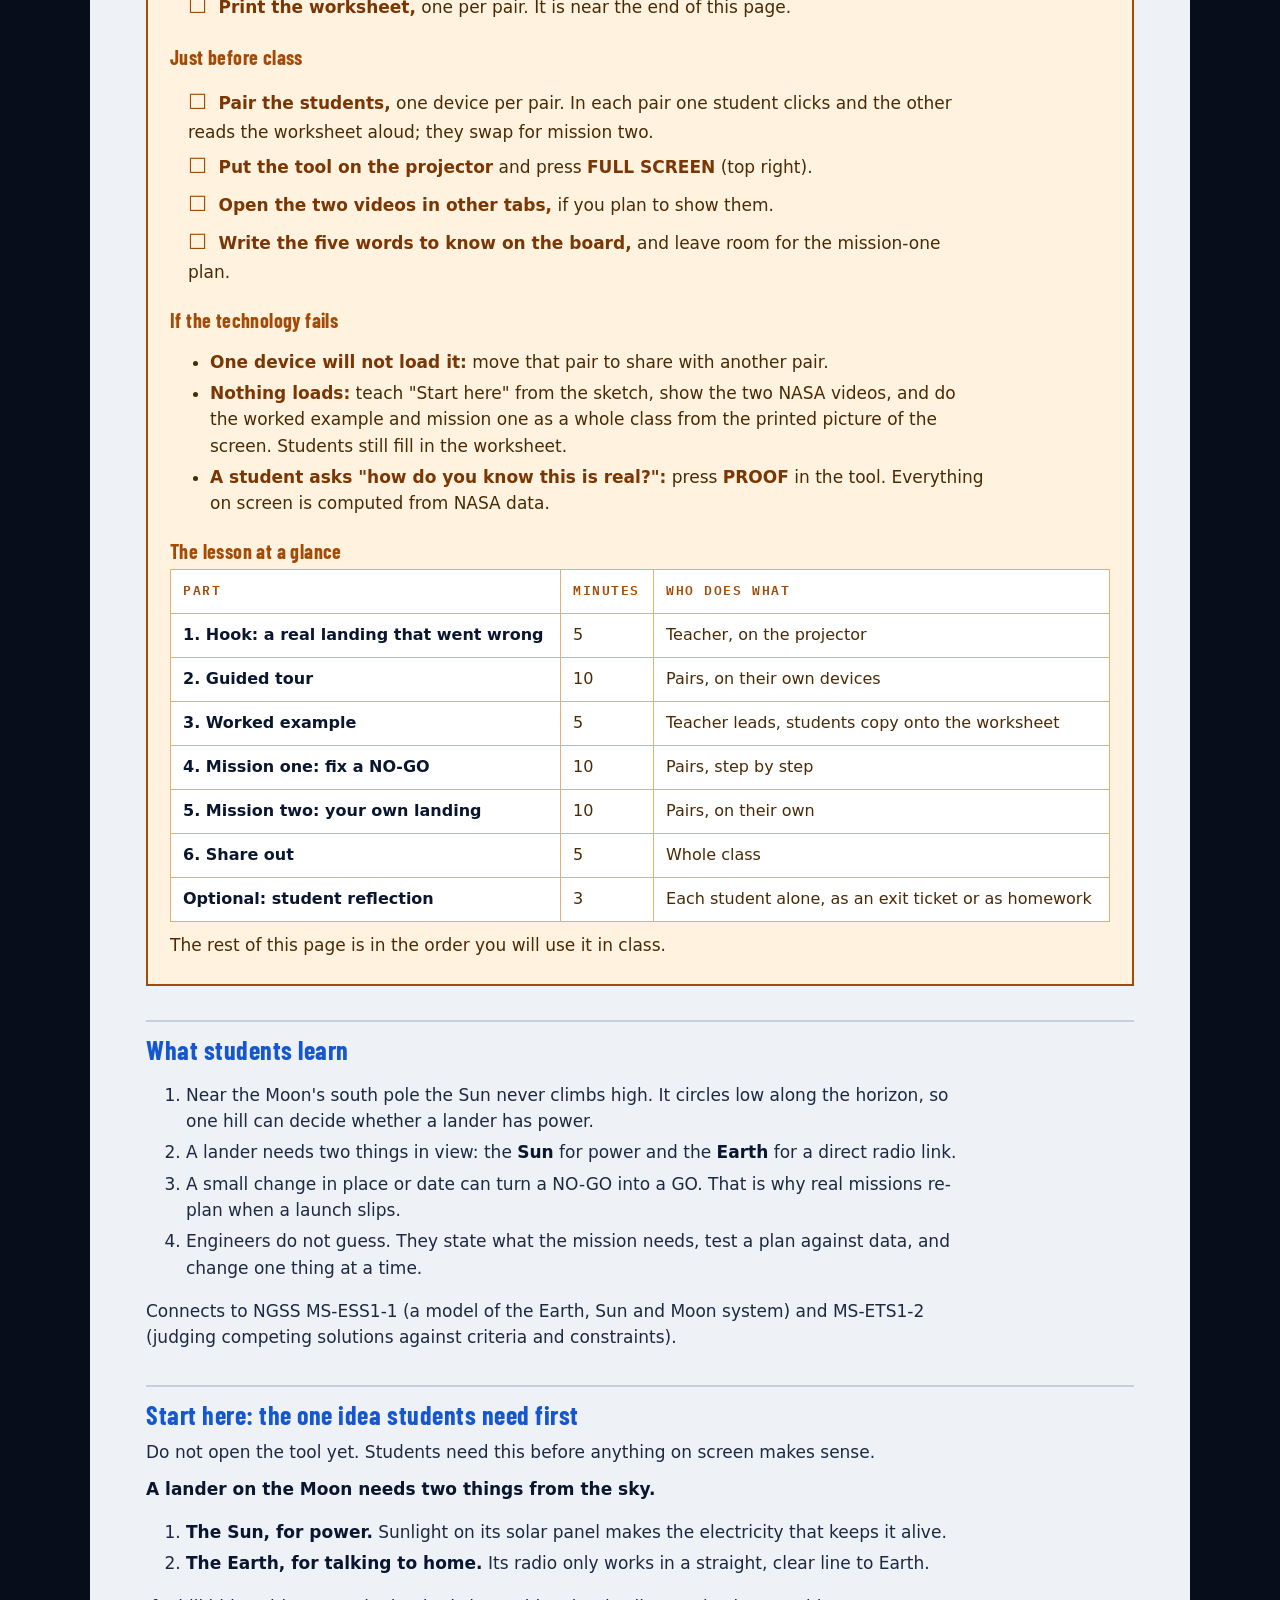
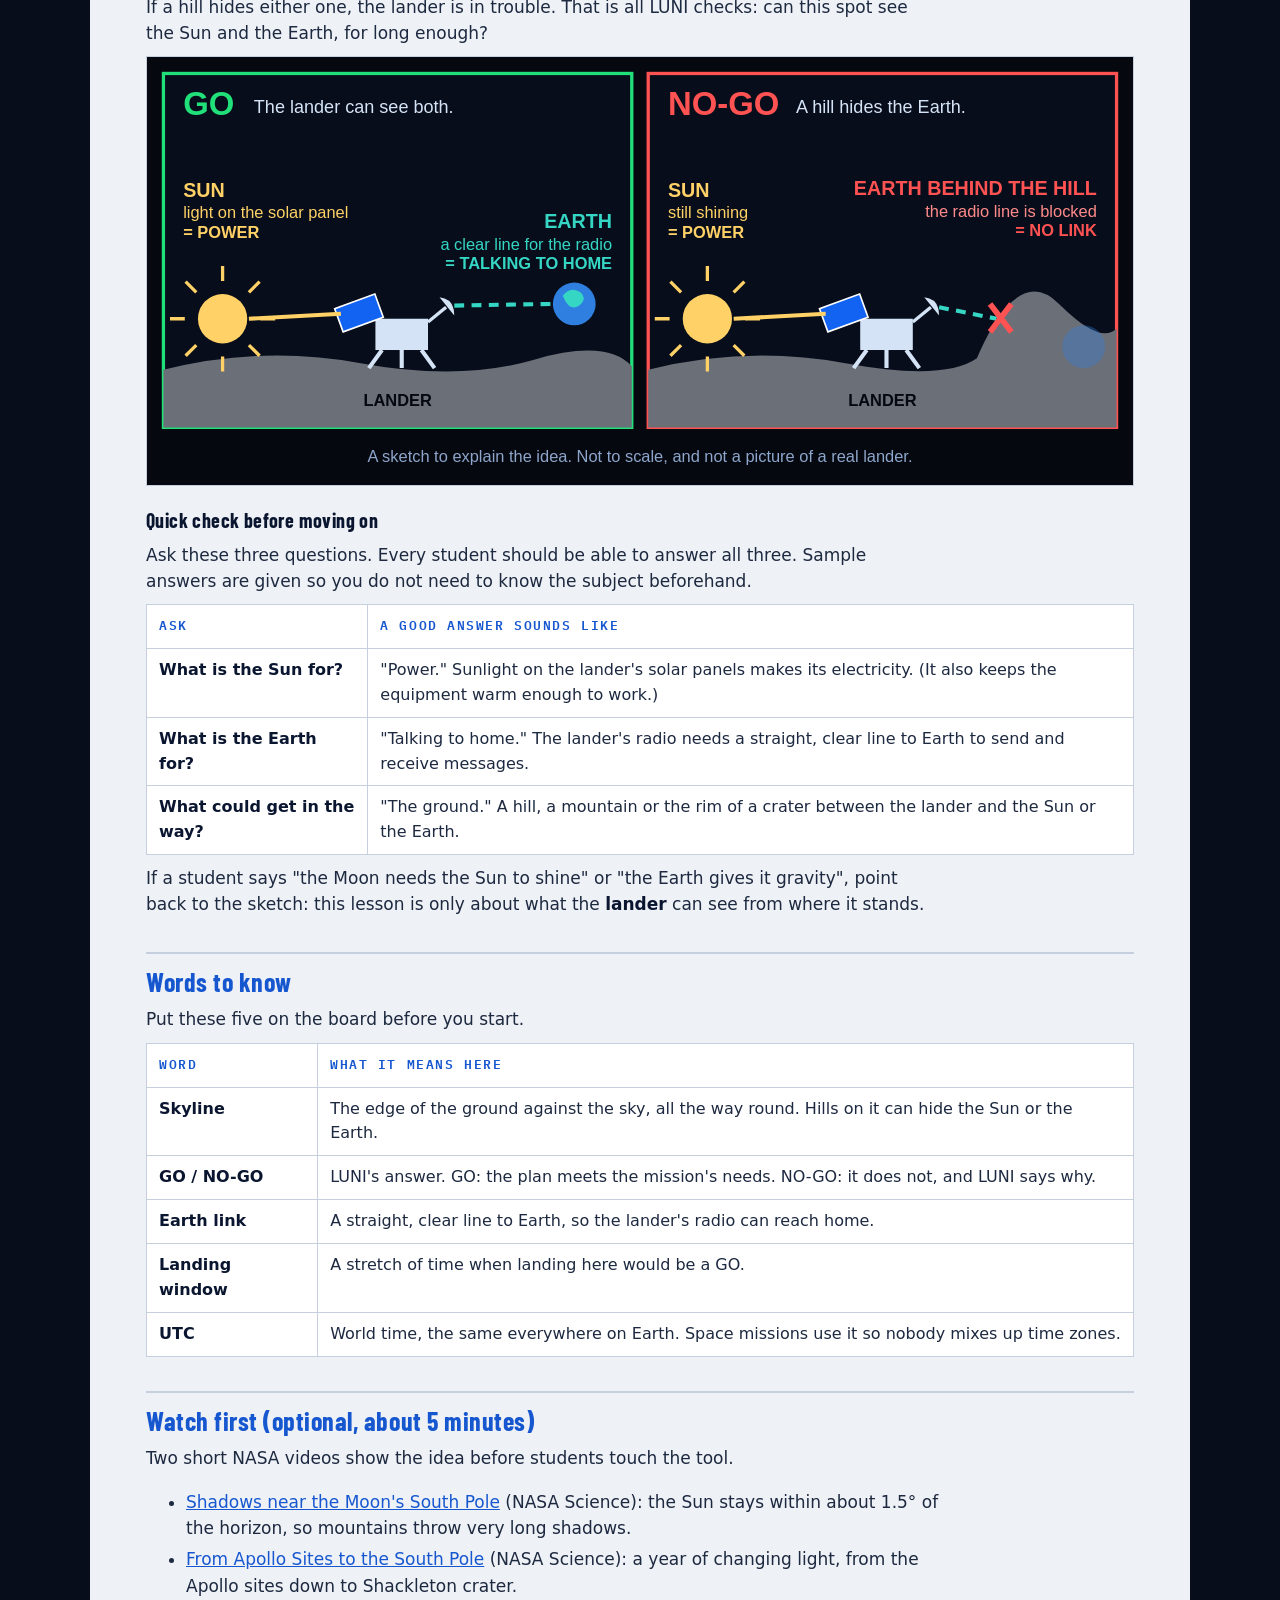
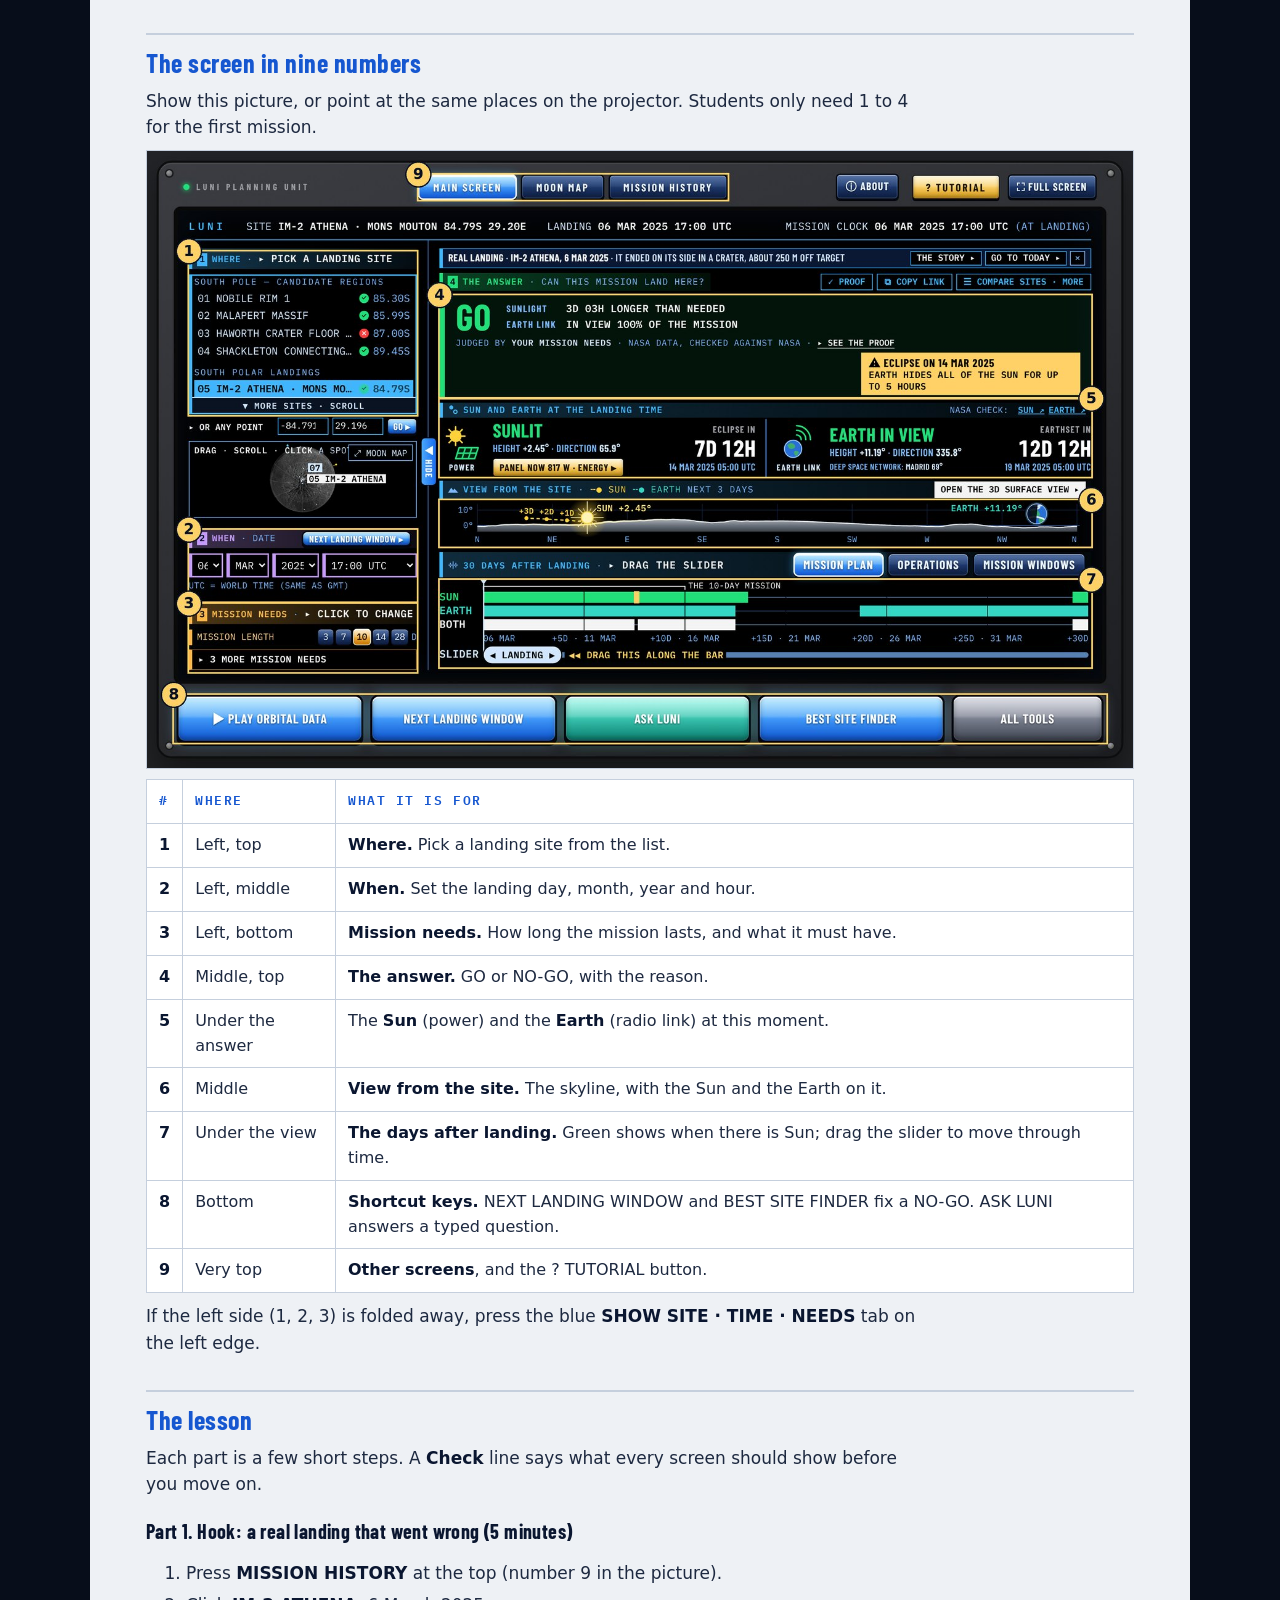
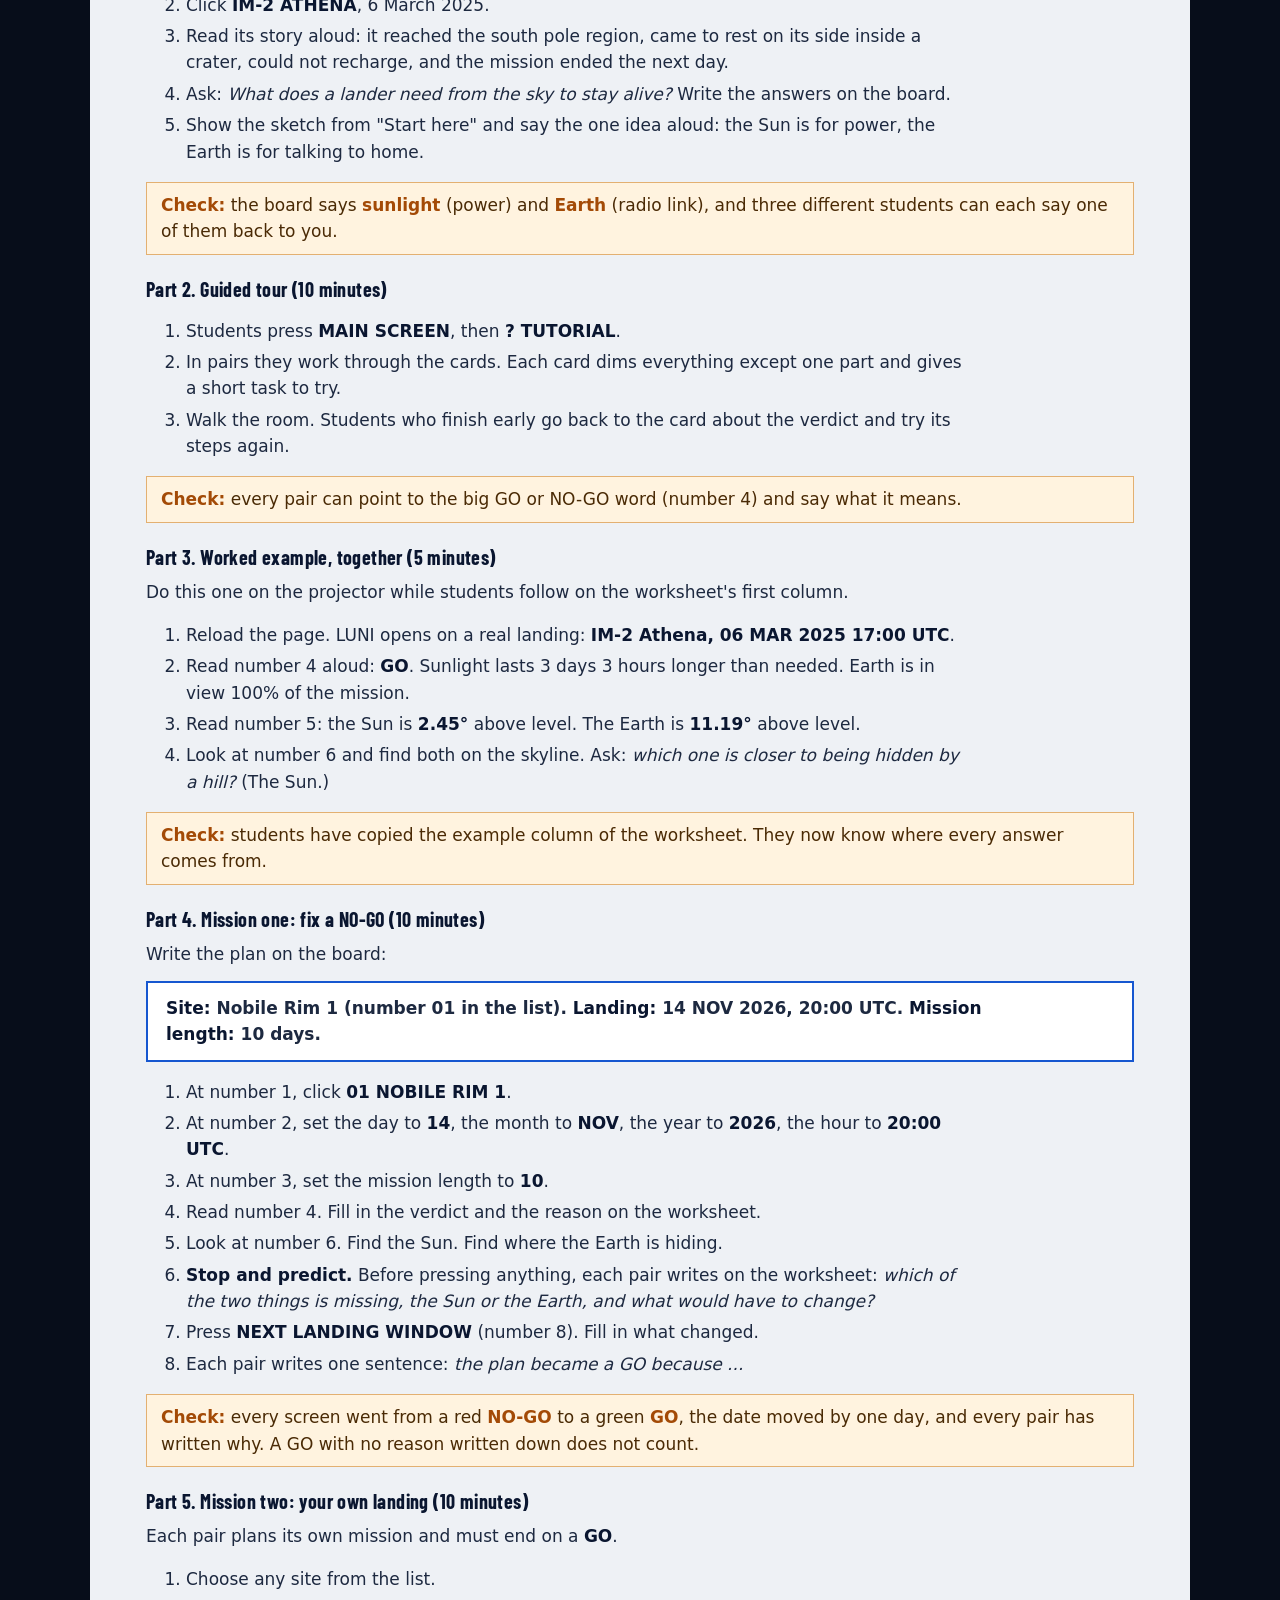
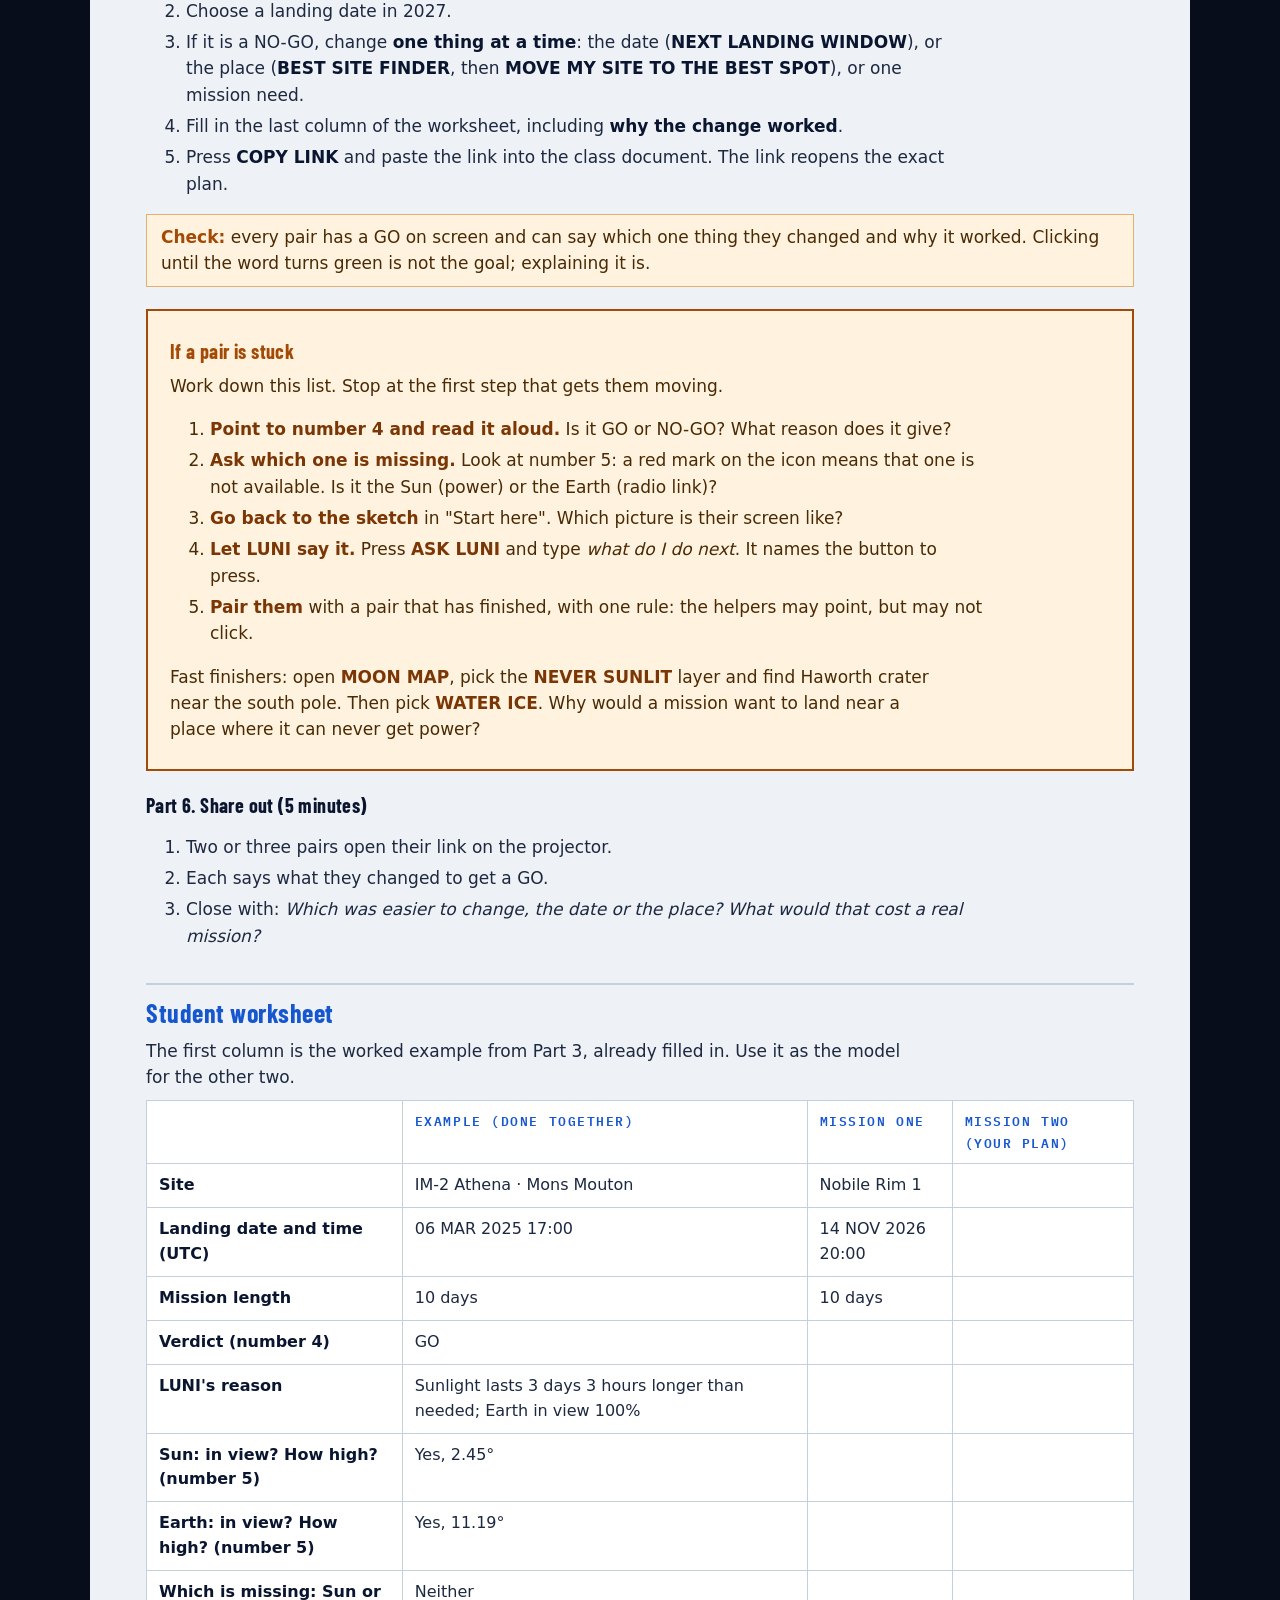
==== commit 77102dda: "Project page: a SLIDES button in the top row Co-Authored-By: Claude Fable 5.2 <noreply@anthropic.com" ====
--- a/about/index.html
+++ b/about/index.html
@@ -51,6 +51,7 @@
 .demo-play i { font-style: normal; }
 .demo-shot:hover .demo-play { filter: brightness(1.08); }
 .btn.quiet { background: linear-gradient(180deg, rgba(255,255,255,.2), rgba(255,255,255,0) 50%), linear-gradient(180deg, #2b4f8f, #10224a); }
+.nav .btn.gold { color: #1a1200; }
 .nav .btn { font-size: 16px; padding: 9px 16px; color: #fff; letter-spacing: .06em; font-family: var(--disp); }
 
 /* hero */
@@ -175,7 +176,8 @@
 <body>
 <nav class="nav"><div class="wrap">
   <b>LUNI</b>
-  <a href="#demo">DEMO</a><a href="#timeline">TIMELINE</a><a href="#project">THE PROJECT</a><a href="#award">JUDGING</a><a href="#lesson">LESSON</a>
+  <a href="#timeline">TIMELINE</a><a href="#project">THE PROJECT</a><a href="#award">JUDGING</a><a href="#lesson">LESSON</a>
+  <a class="btn gold" href="../slides/">▶ SLIDES</a>
   <a class="btn" href="../">OPEN LUNI ▸</a>
 </div></nav>
 
@@ -186,7 +188,7 @@
     <div class="bar"></div>
     <p class="full">Lunar Utility for Navigational Intelligence</p>
     <p class="lead">Can this mission land here, at this time? LUNI answers <b class="go">GO</b> or <b class="nogo">NO-GO</b> from NASA data, gives the reason, and offers the way out.</p>
-    <div class="btns"><a class="btn gold" href="../slides/">▶ WATCH THE DEMO</a><a class="btn" href="../">OPEN LUNI ▸</a></div>
+    <div class="btns"><a class="btn gold" href="../slides/">▶ SEE THE SLIDES</a><a class="btn" href="../">OPEN LUNI ▸</a></div>
     <div class="btns"><a class="btn quiet" href="#timeline">THE TIMELINE</a><a class="btn quiet" href="#lesson">THE CLASSROOM LESSON</a></div>
     <a class="ribbon" href="#award"><svg viewBox="0 0 24 24" aria-hidden="true"><path d="M12 2.500l2.900 6.200 6.600.800-4.900 4.600 1.300 6.600L12 17.400 6.100 20.700l1.300-6.600-4.900-4.600 6.600-.800z"/></svg><span>BEST USE OF DATA<br>LOCAL JUDGING · 15 NOV 2026</span></a>
   </div>
@@ -194,16 +196,16 @@
 </div></header>
 
 <section id="demo" class="demo"><div class="wrap demo-grid">
-  <a class="demo-shot" href="../slides/" aria-label="Open the demo: seven slides">
+  <a class="demo-shot" href="../slides/" aria-label="Open the seven slides">
     <img src="img/demo-cover.jpg" width="1600" height="900" alt="The first slide of the LUNI demo: the name, the team Mystic Research, and the main screen showing a GO">
-    <span class="demo-play"><i>▶</i> WATCH THE DEMO</span>
+    <span class="demo-play"><i>▶</i> SEE THE SLIDES</span>
   </a>
   <div class="stack">
-    <p class="label">The demo</p>
+    <p class="label">The slides</p>
     <h2>SEVEN SLIDES, THREE MINUTES</h2>
     <p class="lead">The challenge, the answer LUNI gives, what happens when the plan slips, the NASA data behind it, and who tested it.</p>
     <p class="dim">The recordings on the slides are the real app, and they play in your browser. Nothing to download and no sign-in.</p>
-    <div class="btns"><a class="btn gold" href="../slides/">▶ WATCH THE DEMO</a><a class="btn" href="../">OR TRY LUNI YOURSELF ▸</a></div>
+    <div class="btns"><a class="btn gold" href="../slides/">▶ SEE THE SLIDES</a><a class="btn" href="../">OR TRY LUNI YOURSELF ▸</a></div>
   </div>
 </div></section>
 
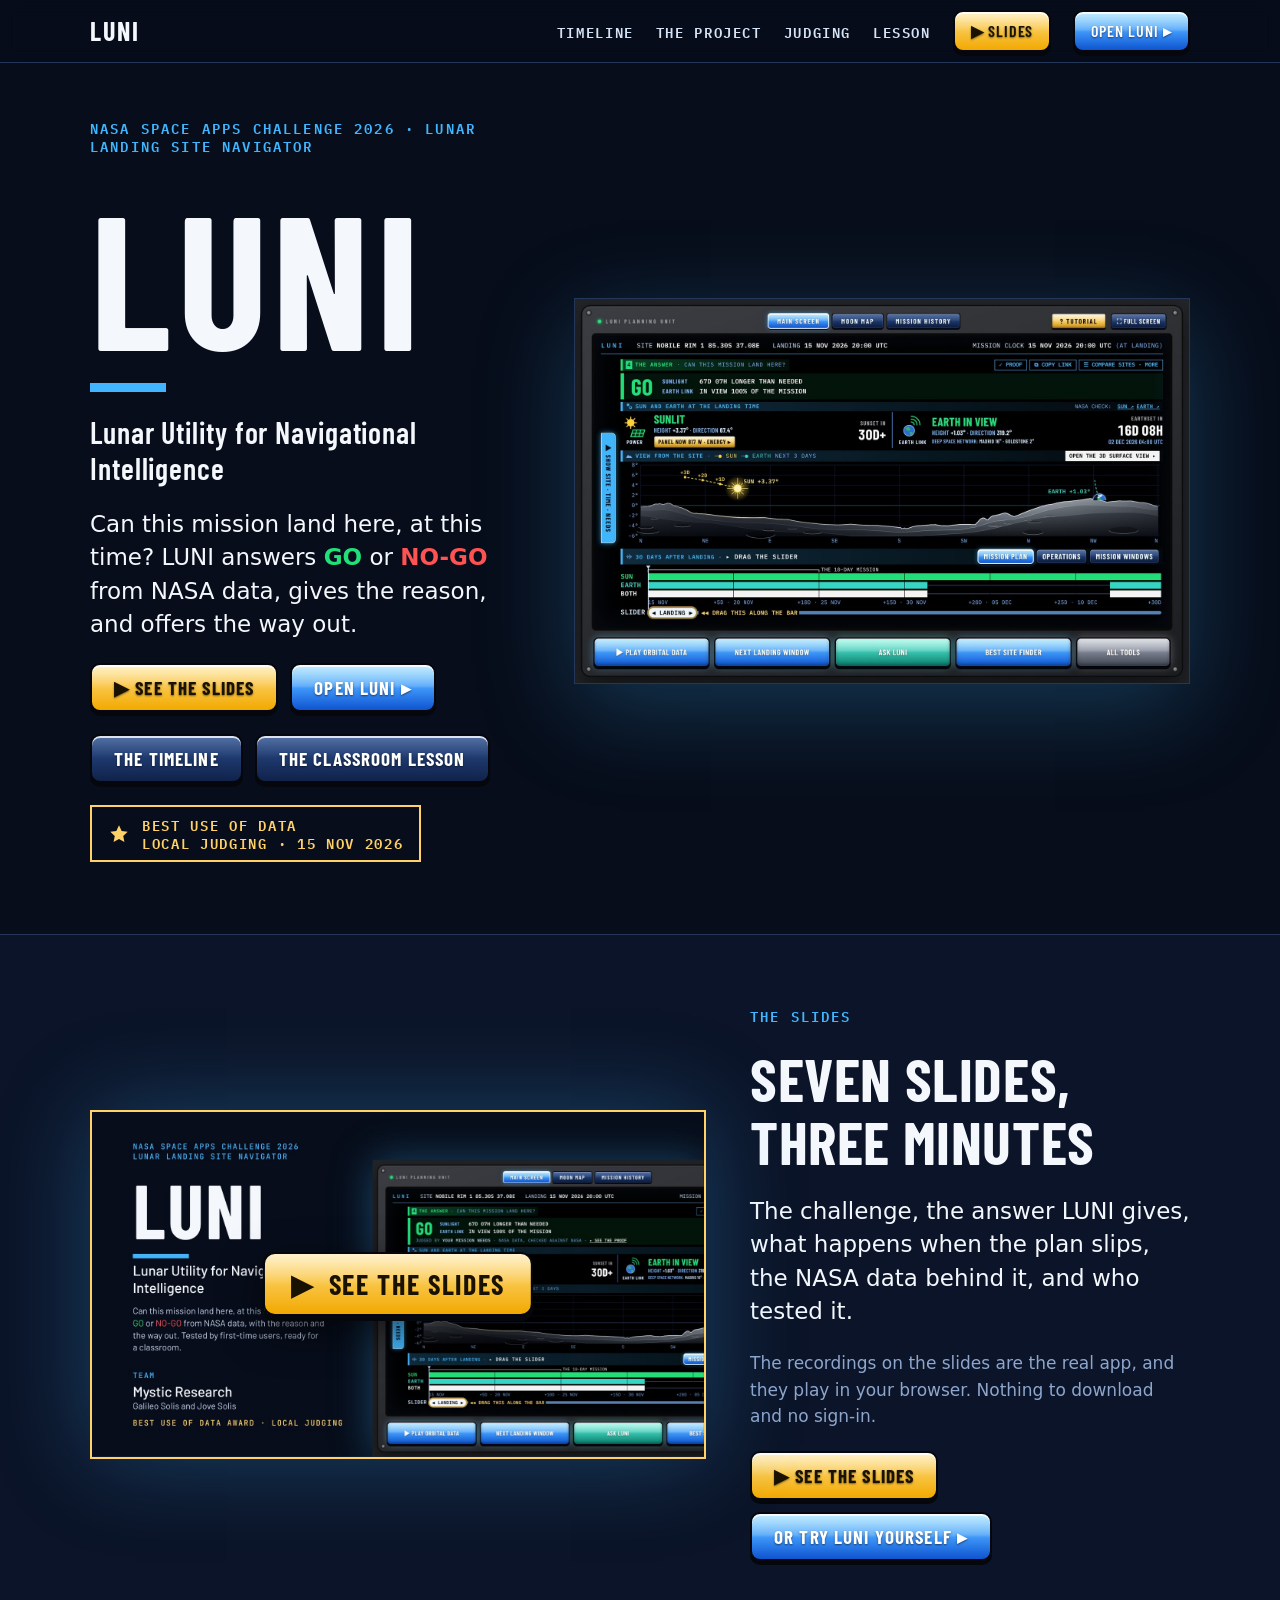
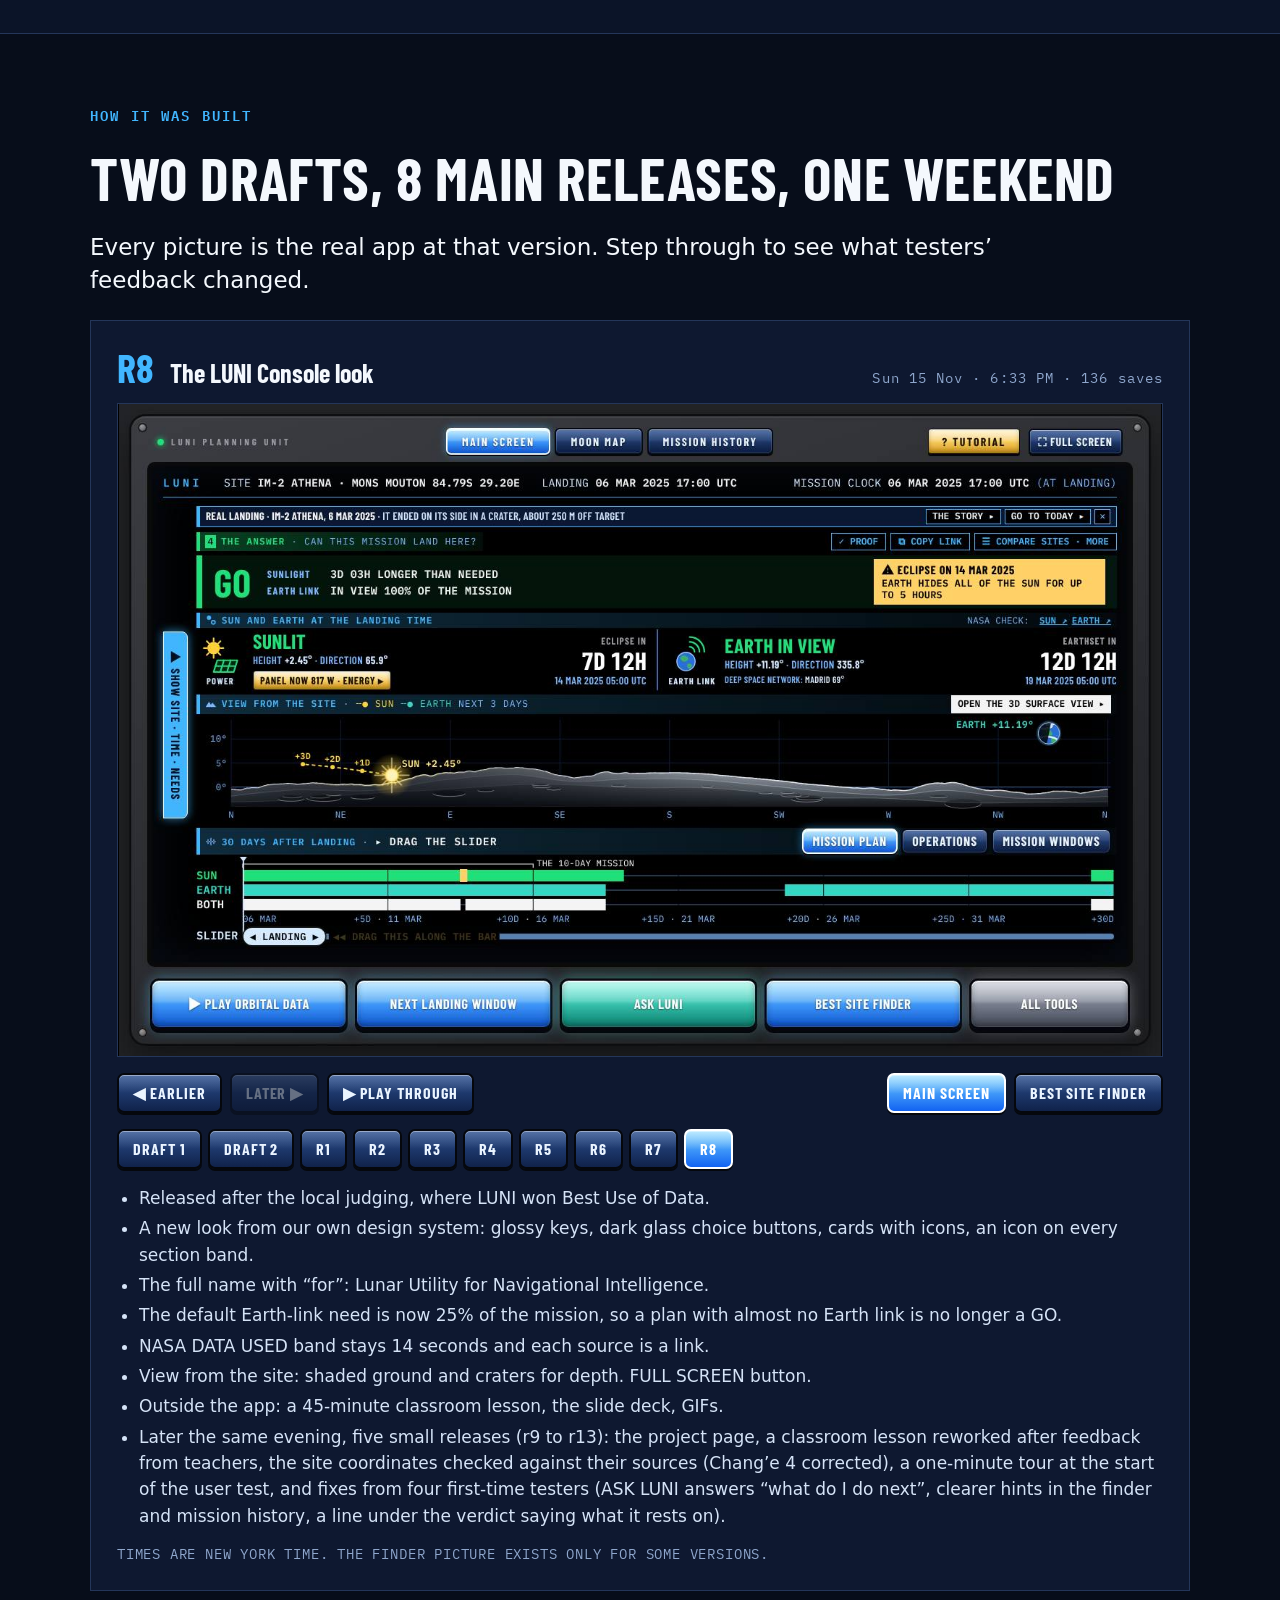
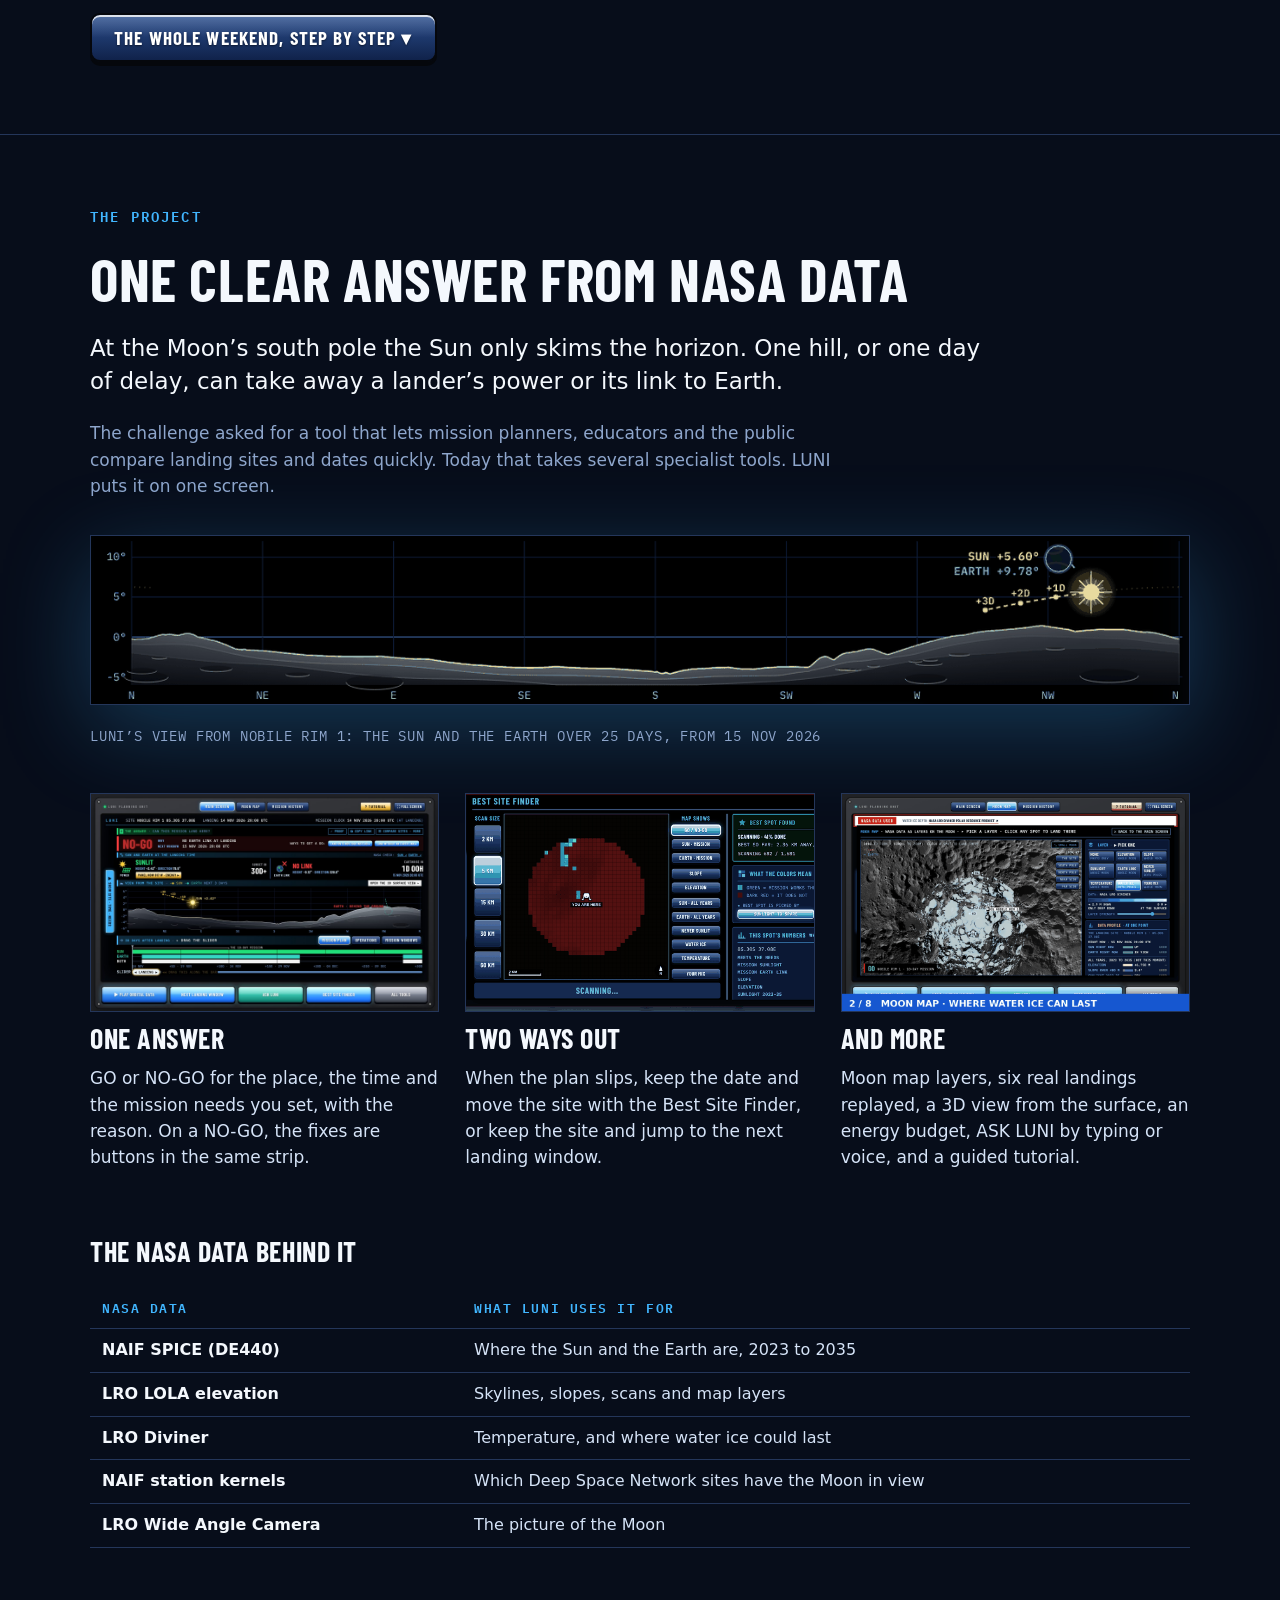
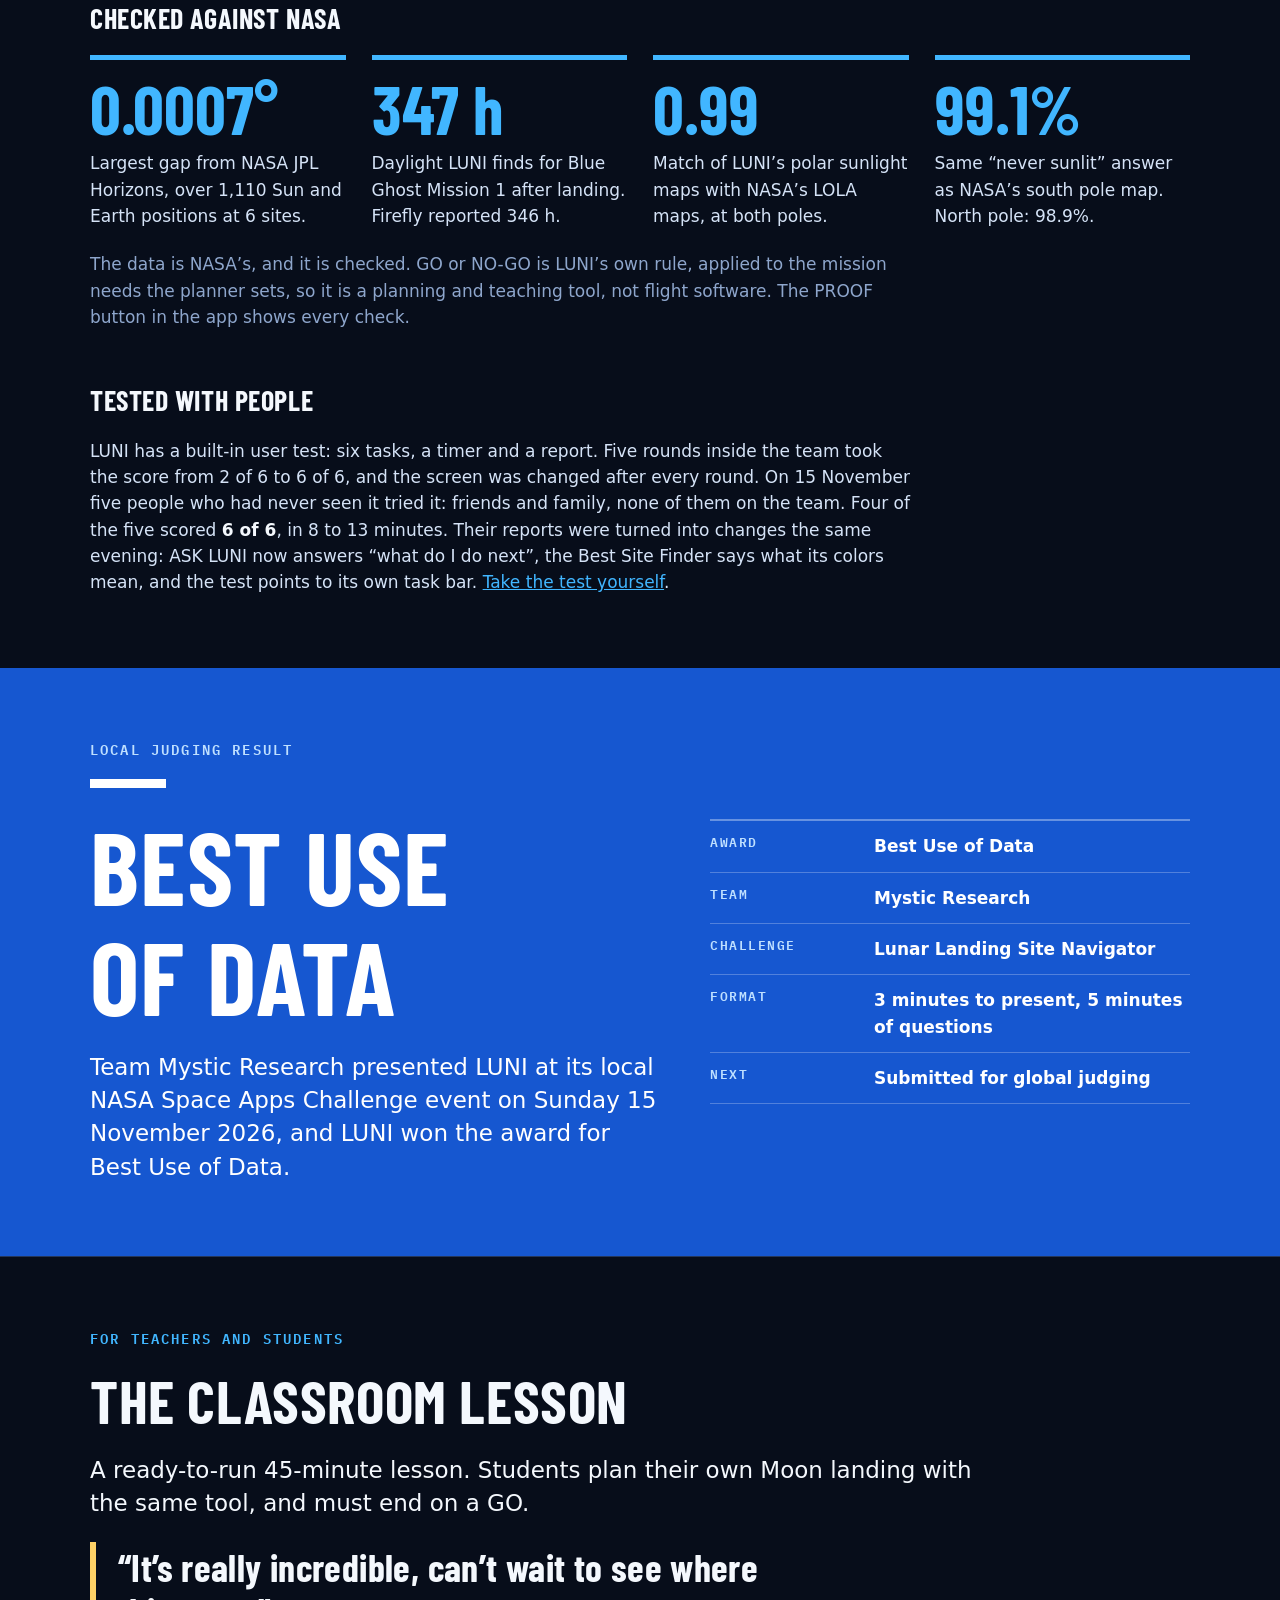
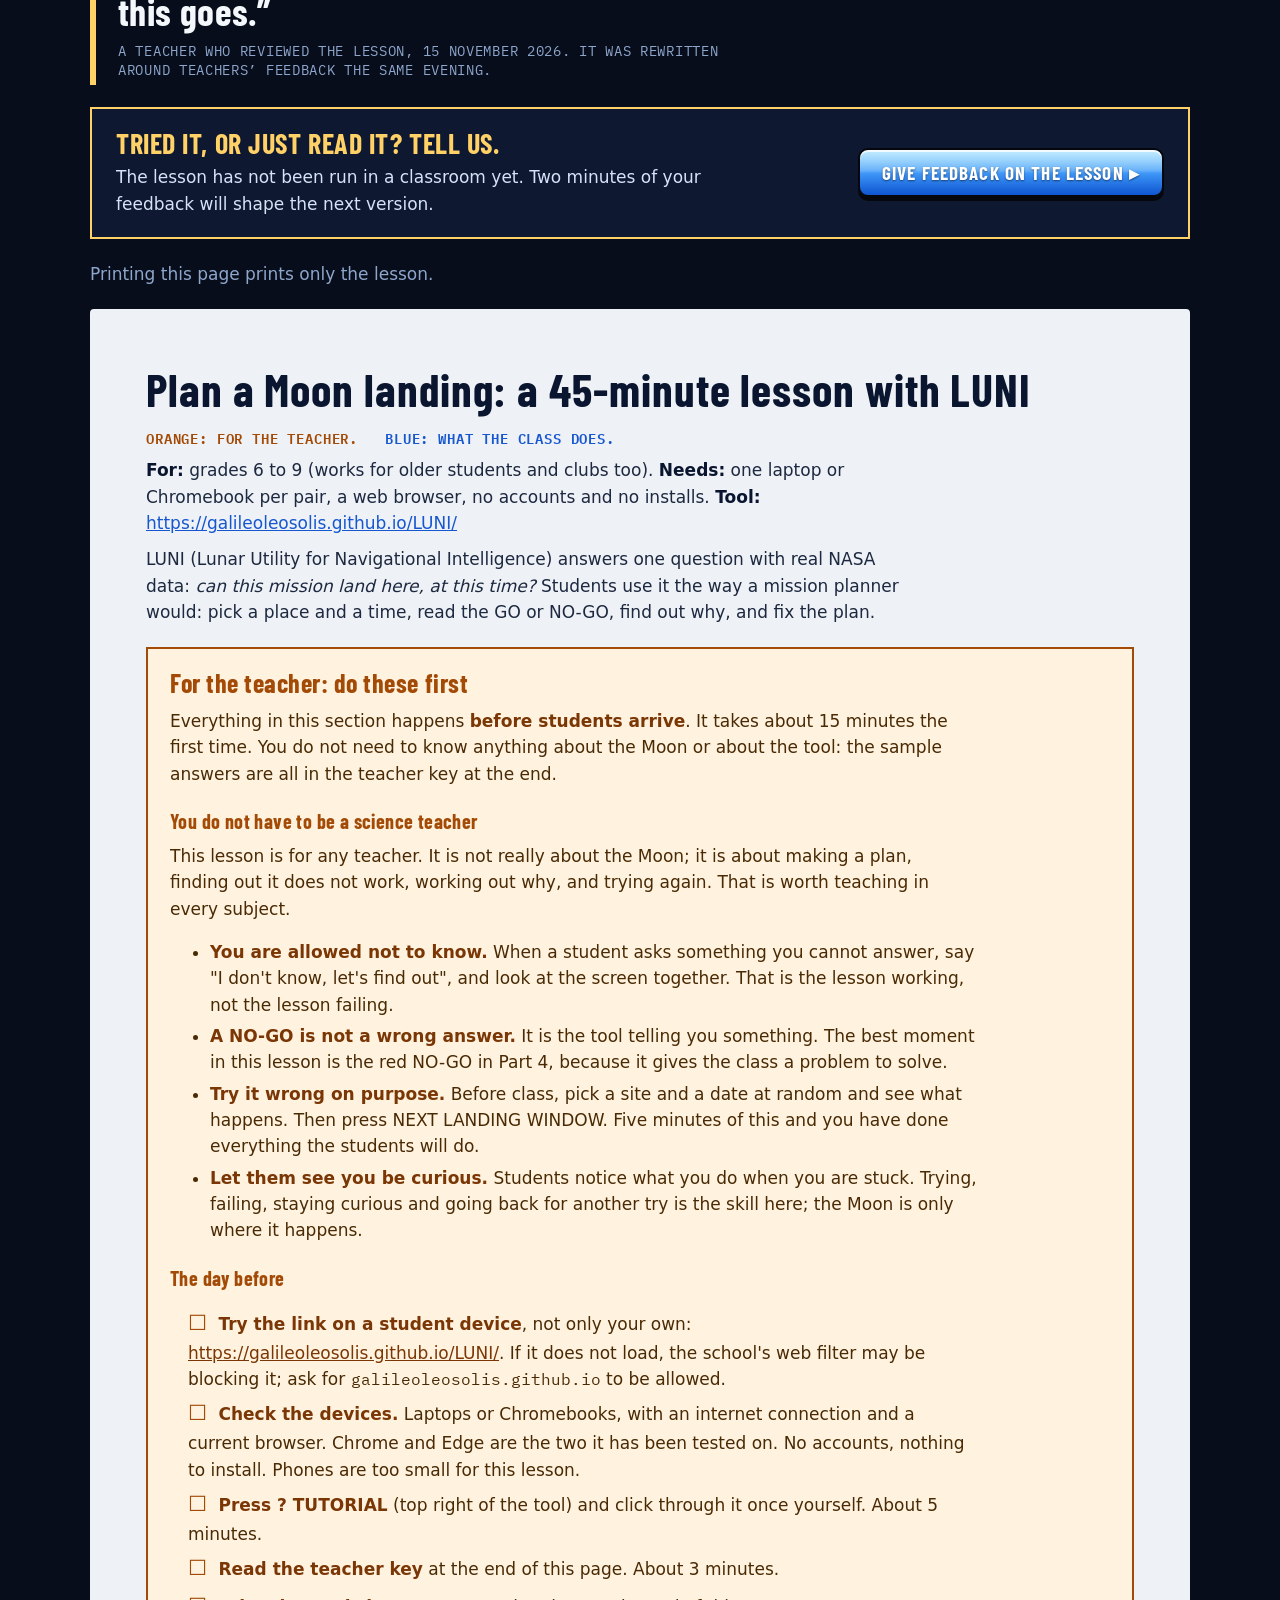
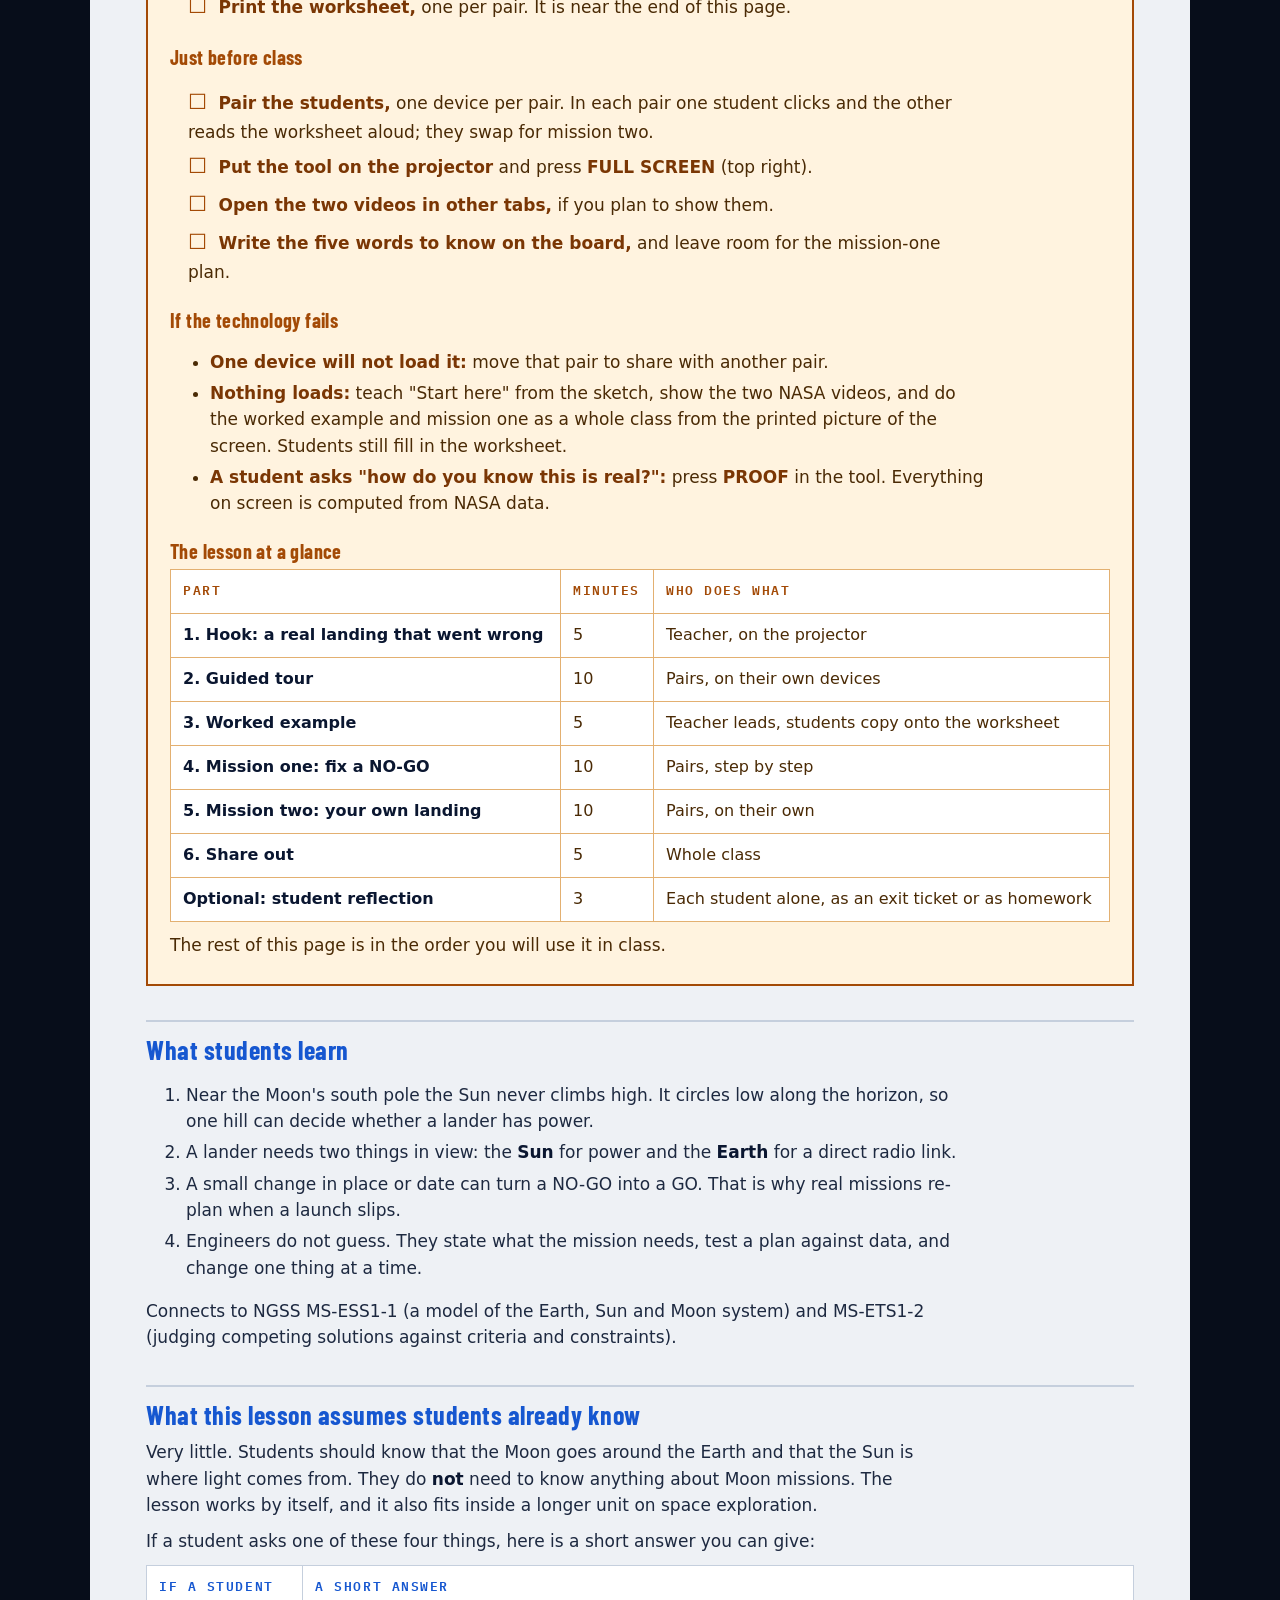
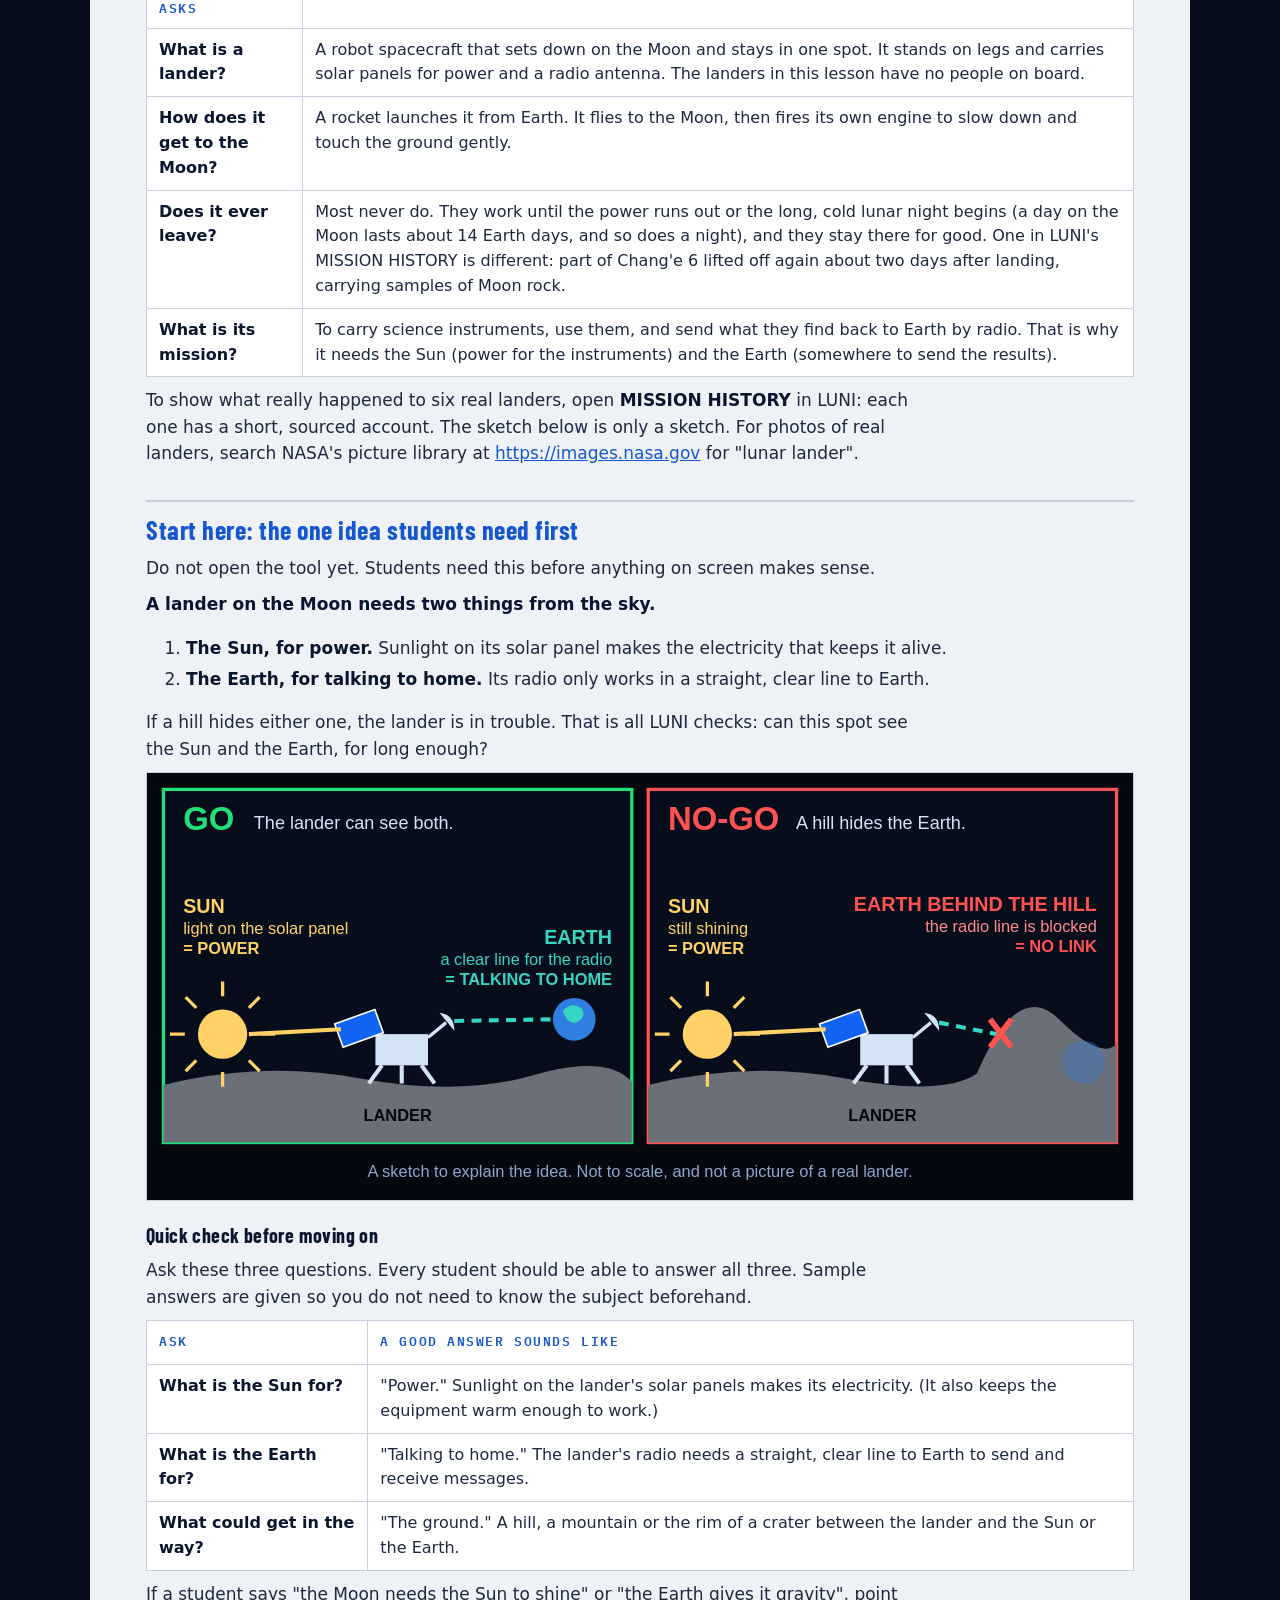
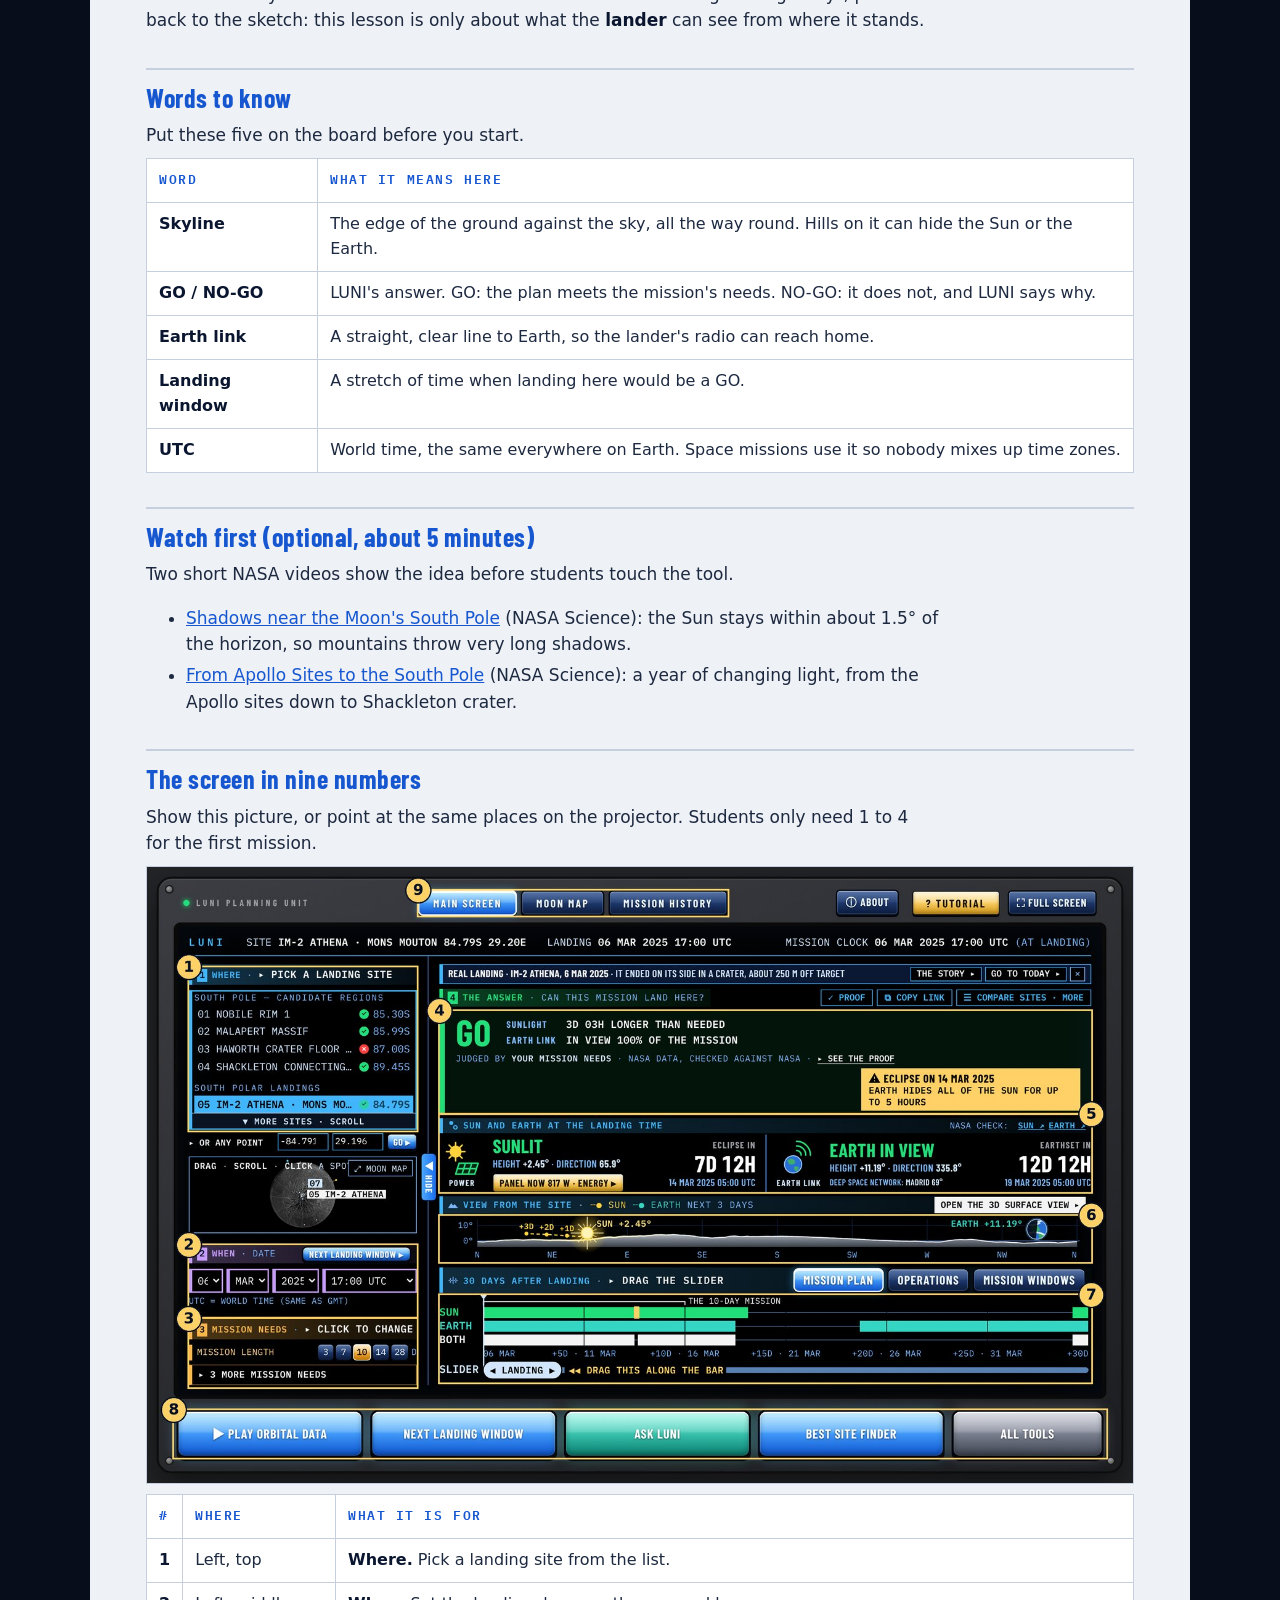
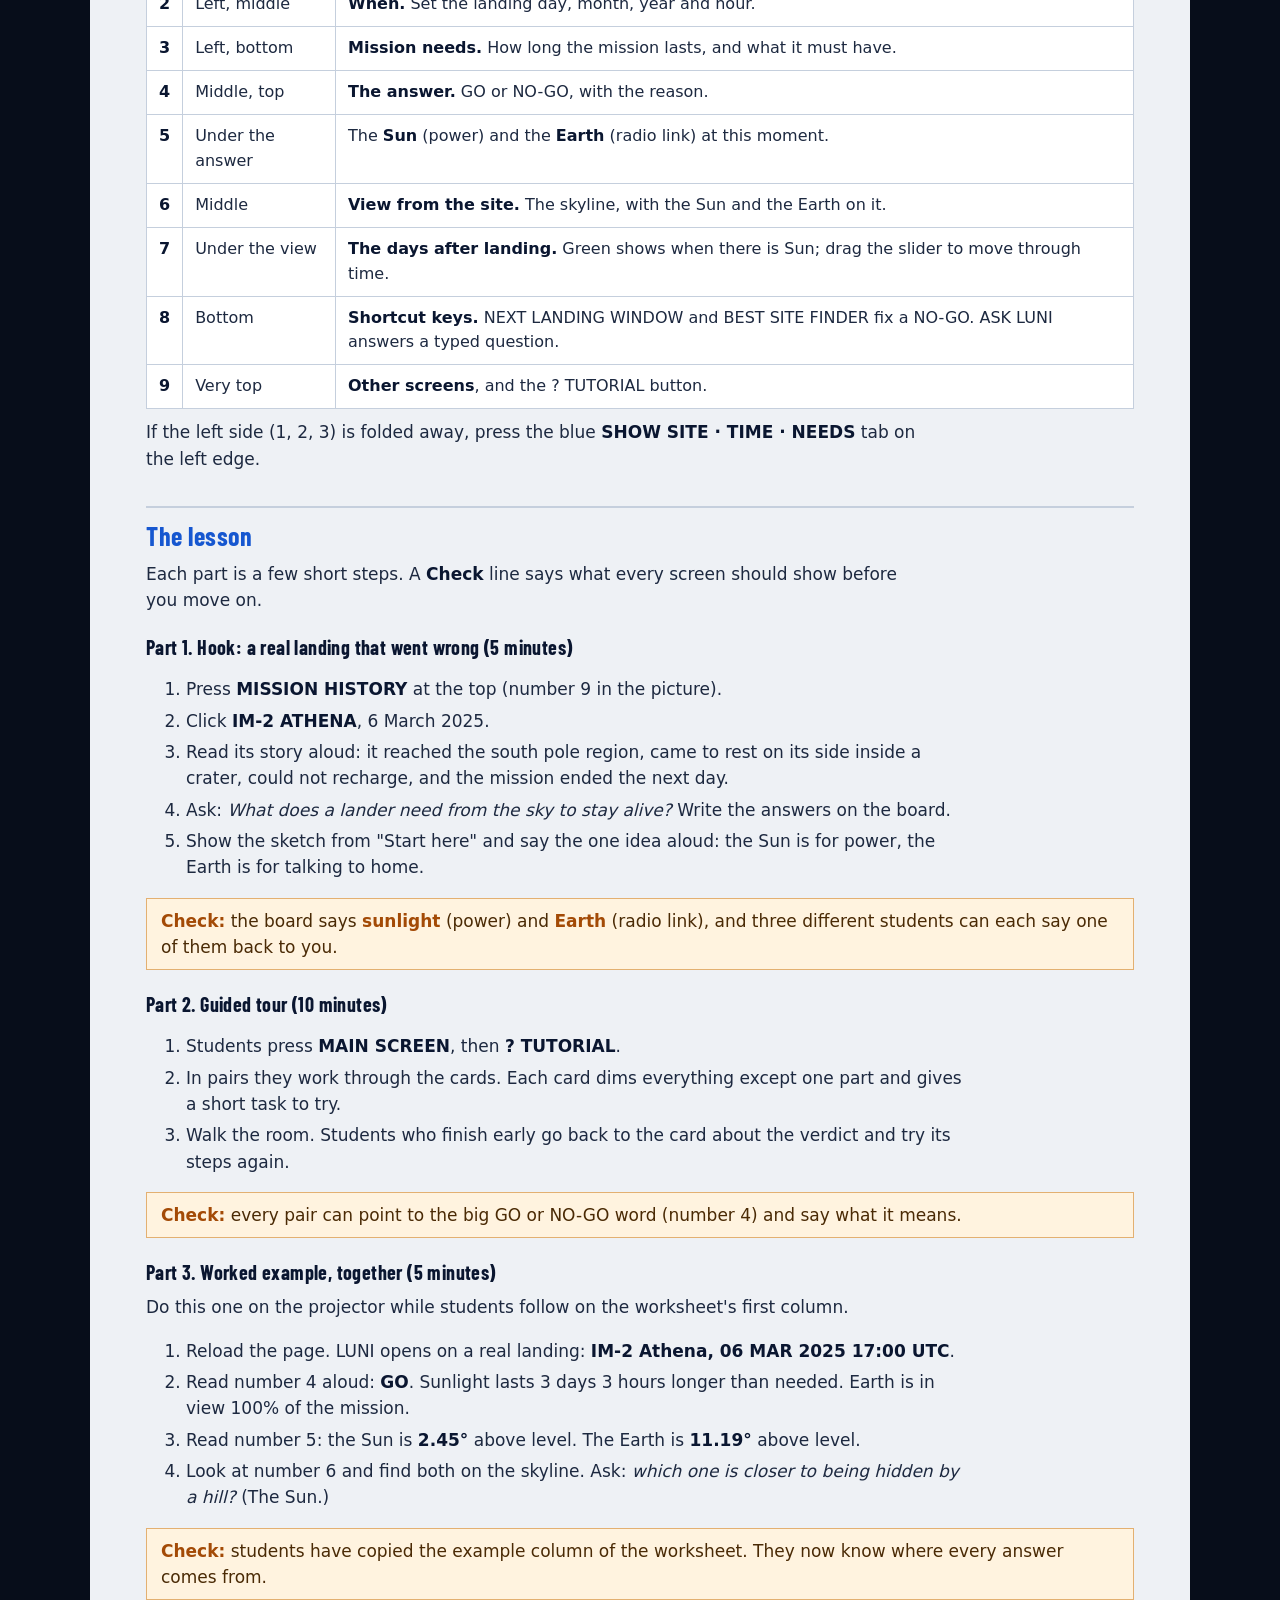
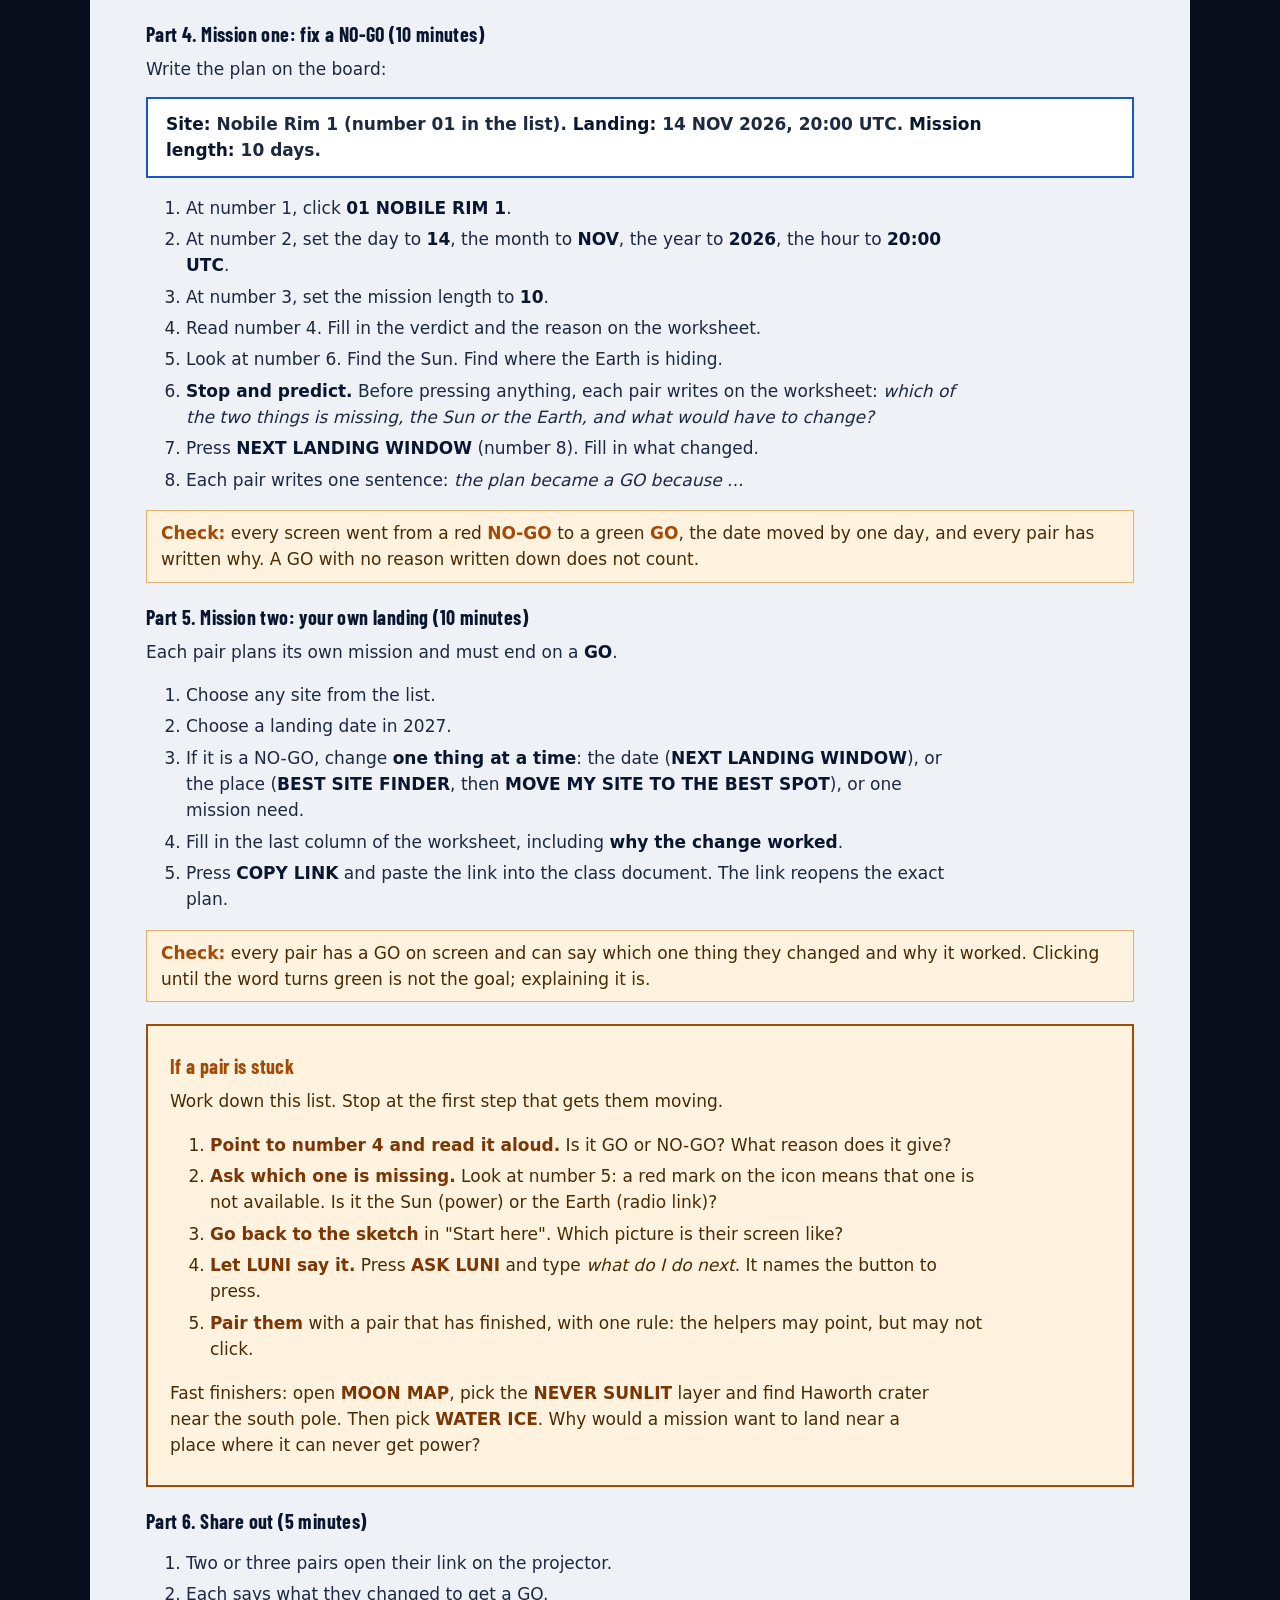
==== commit 228cd182: "Lesson: what students need to know beforehand, with four short answers about landers Co-Authored-By:" ====
--- a/about/index.html
+++ b/about/index.html
@@ -396,6 +396,40 @@
 </ol>
 <p>Connects to NGSS MS-ESS1-1 (a model of the Earth, Sun and Moon system) and MS-ETS1-2 (judging competing solutions
 against criteria and constraints).</p>
+<h4>What this lesson assumes students already know</h4>
+<p>Very little. Students should know that the Moon goes around the Earth and that the Sun is where light comes from.
+They do <strong>not</strong> need to know anything about Moon missions. The lesson works by itself, and it also fits inside a
+longer unit on space exploration.</p>
+<p>If a student asks one of these four things, here is a short answer you can give:</p>
+<div class="tscroll"><table>
+<thead>
+<tr>
+<th>If a student asks</th>
+<th>A short answer</th>
+</tr>
+</thead>
+<tbody>
+<tr>
+<td>What is a lander?</td>
+<td>A robot spacecraft that sets down on the Moon and stays in one spot. It stands on legs and carries solar panels for power and a radio antenna. The landers in this lesson have no people on board.</td>
+</tr>
+<tr>
+<td>How does it get to the Moon?</td>
+<td>A rocket launches it from Earth. It flies to the Moon, then fires its own engine to slow down and touch the ground gently.</td>
+</tr>
+<tr>
+<td>Does it ever leave?</td>
+<td>Most never do. They work until the power runs out or the long, cold lunar night begins (a day on the Moon lasts about 14 Earth days, and so does a night), and they stay there for good. One in LUNI's MISSION HISTORY is different: part of Chang'e 6 lifted off again about two days after landing, carrying samples of Moon rock.</td>
+</tr>
+<tr>
+<td>What is its mission?</td>
+<td>To carry science instruments, use them, and send what they find back to Earth by radio. That is why it needs the Sun (power for the instruments) and the Earth (somewhere to send the results).</td>
+</tr>
+</tbody>
+</table></div>
+<p>To show what really happened to six real landers, open <strong>MISSION HISTORY</strong> in LUNI: each one has a short, sourced
+account. The sketch below is only a sketch. For photos of real landers, search NASA's picture library at
+<a href="https://images.nasa.gov">https://images.nasa.gov</a> for "lunar lander".</p>
 <h4>Start here: the one idea students need first</h4>
 <p>Do not open the tool yet. Students need this before anything on screen makes sense.</p>
 <p><strong>A lander on the Moon needs two things from the sky.</strong></p>
@@ -801,7 +835,7 @@
 with a labeled sketch; smaller steps with a check after each part; a numbered picture of the screen; a filled-in
 example on the worksheet; a list for pairs who are stuck; students must write why their plan became a GO; and
 sample answers for every question, so a teacher does not need to know the subject beforehand; and everything the
-teacher does before class moved to the top as a checklist, with a note for teachers who do not teach science; and a short optional reflection for students.</p>
+teacher does before class moved to the top as a checklist, with a note for teachers who do not teach science; a short optional reflection for students; and a section on what students need to know beforehand, with short answers to four questions about landers.</p>
 <p>Made by team Mystic Research for the NASA Space Apps Challenge 2026. Free to use and adapt in any classroom.</p>
   </article>
   <div id="lesson-end"></div>
